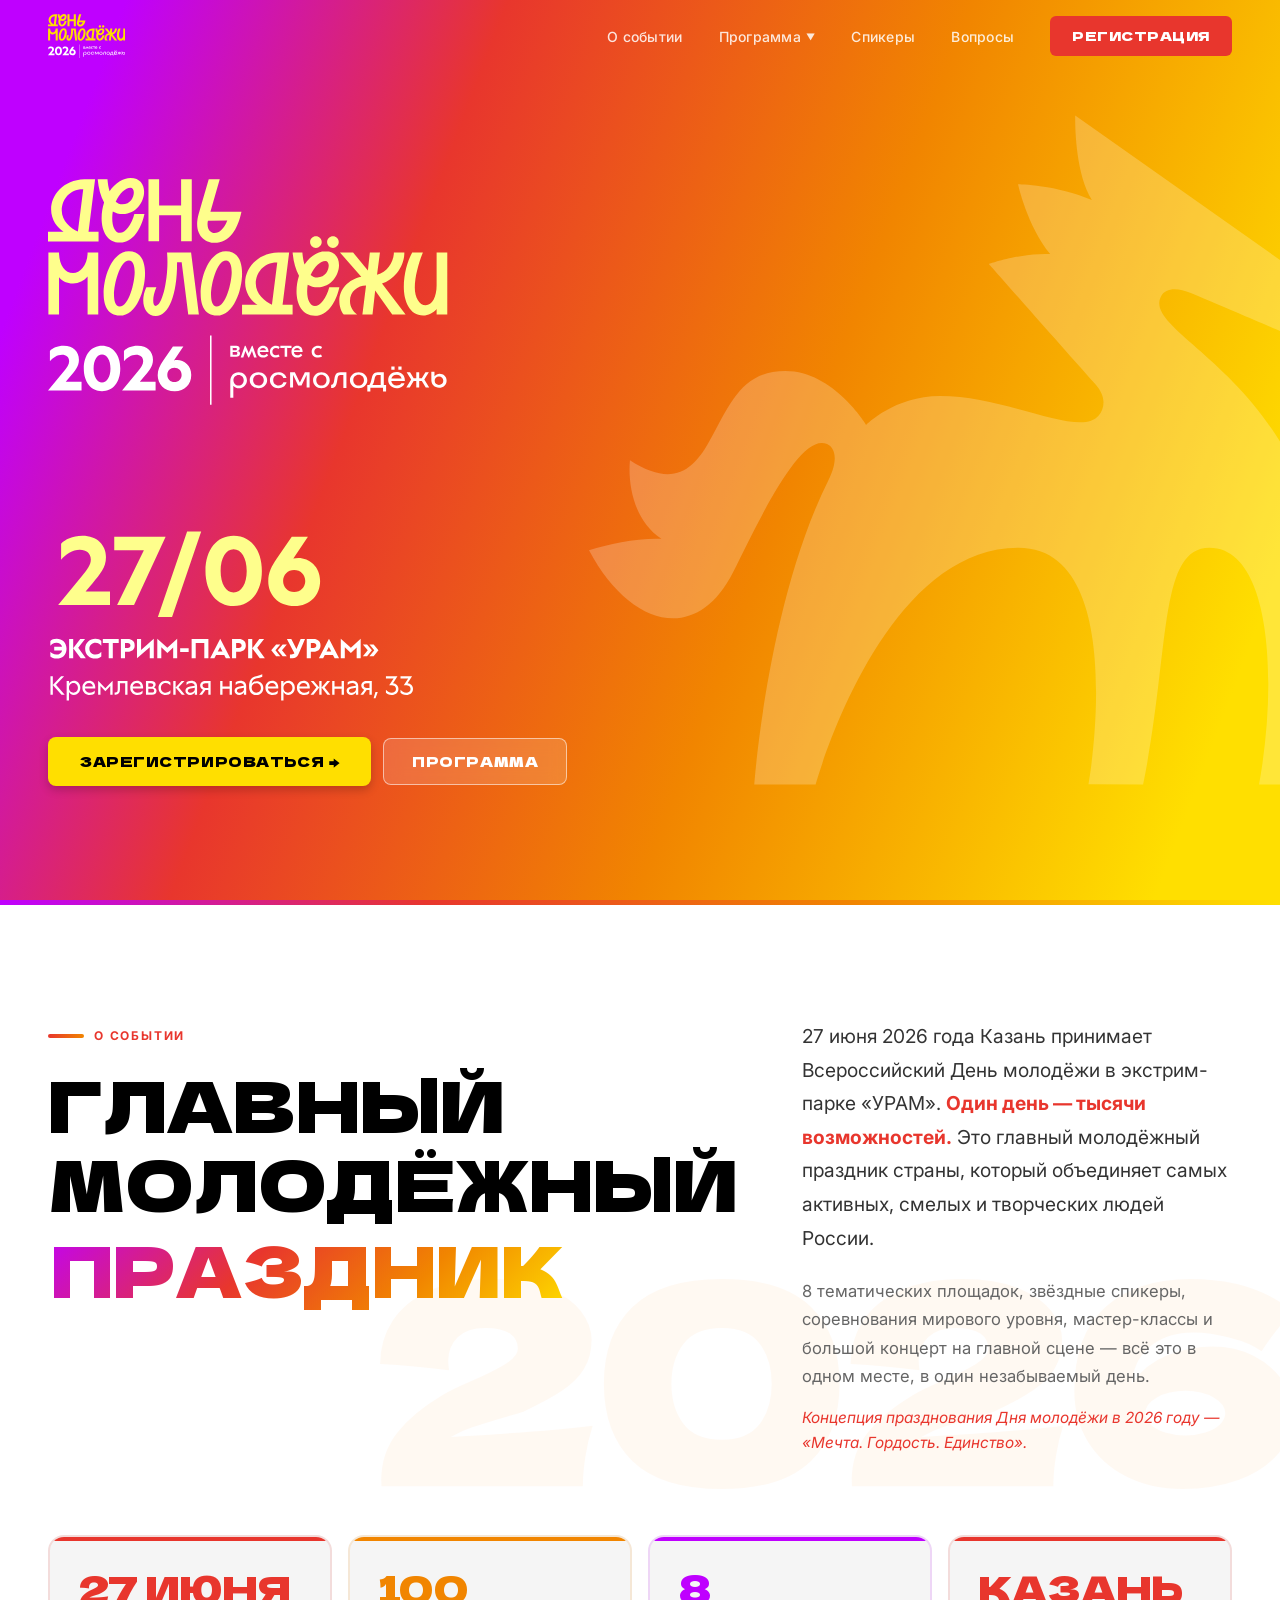
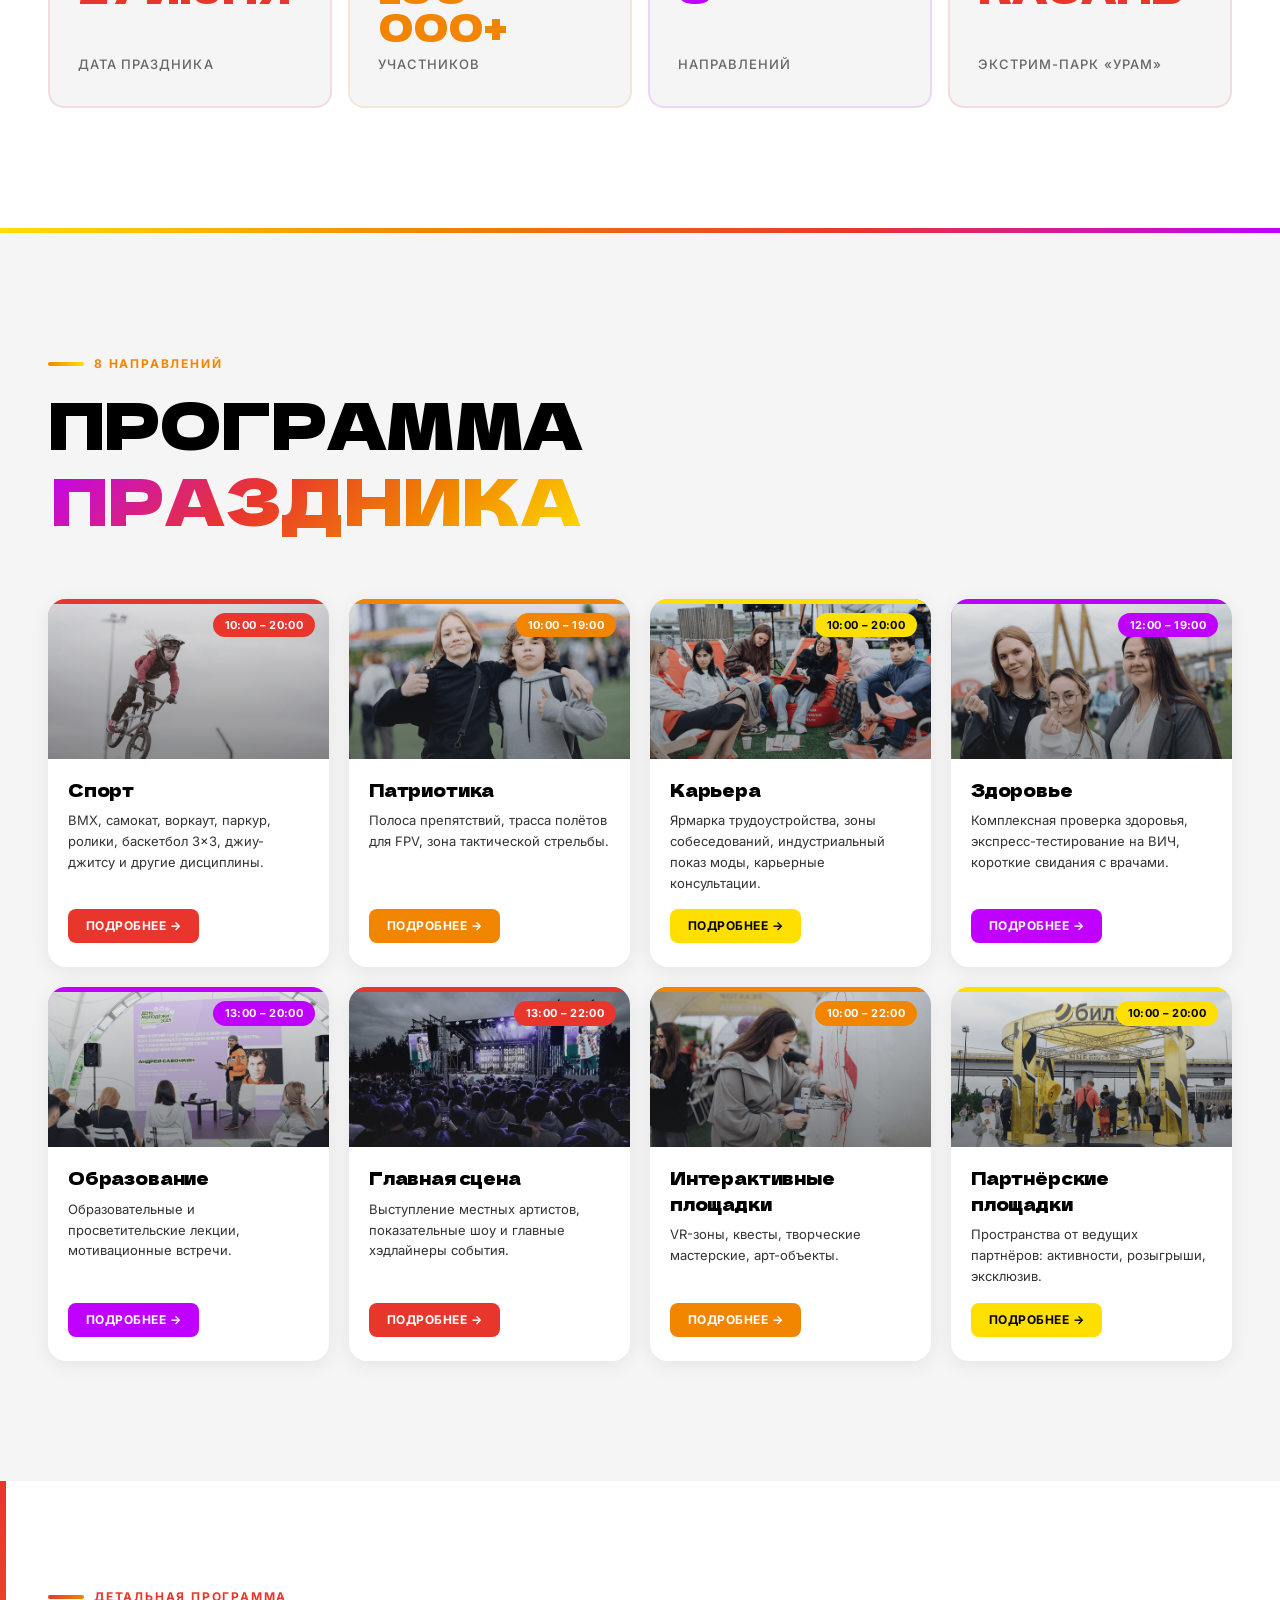
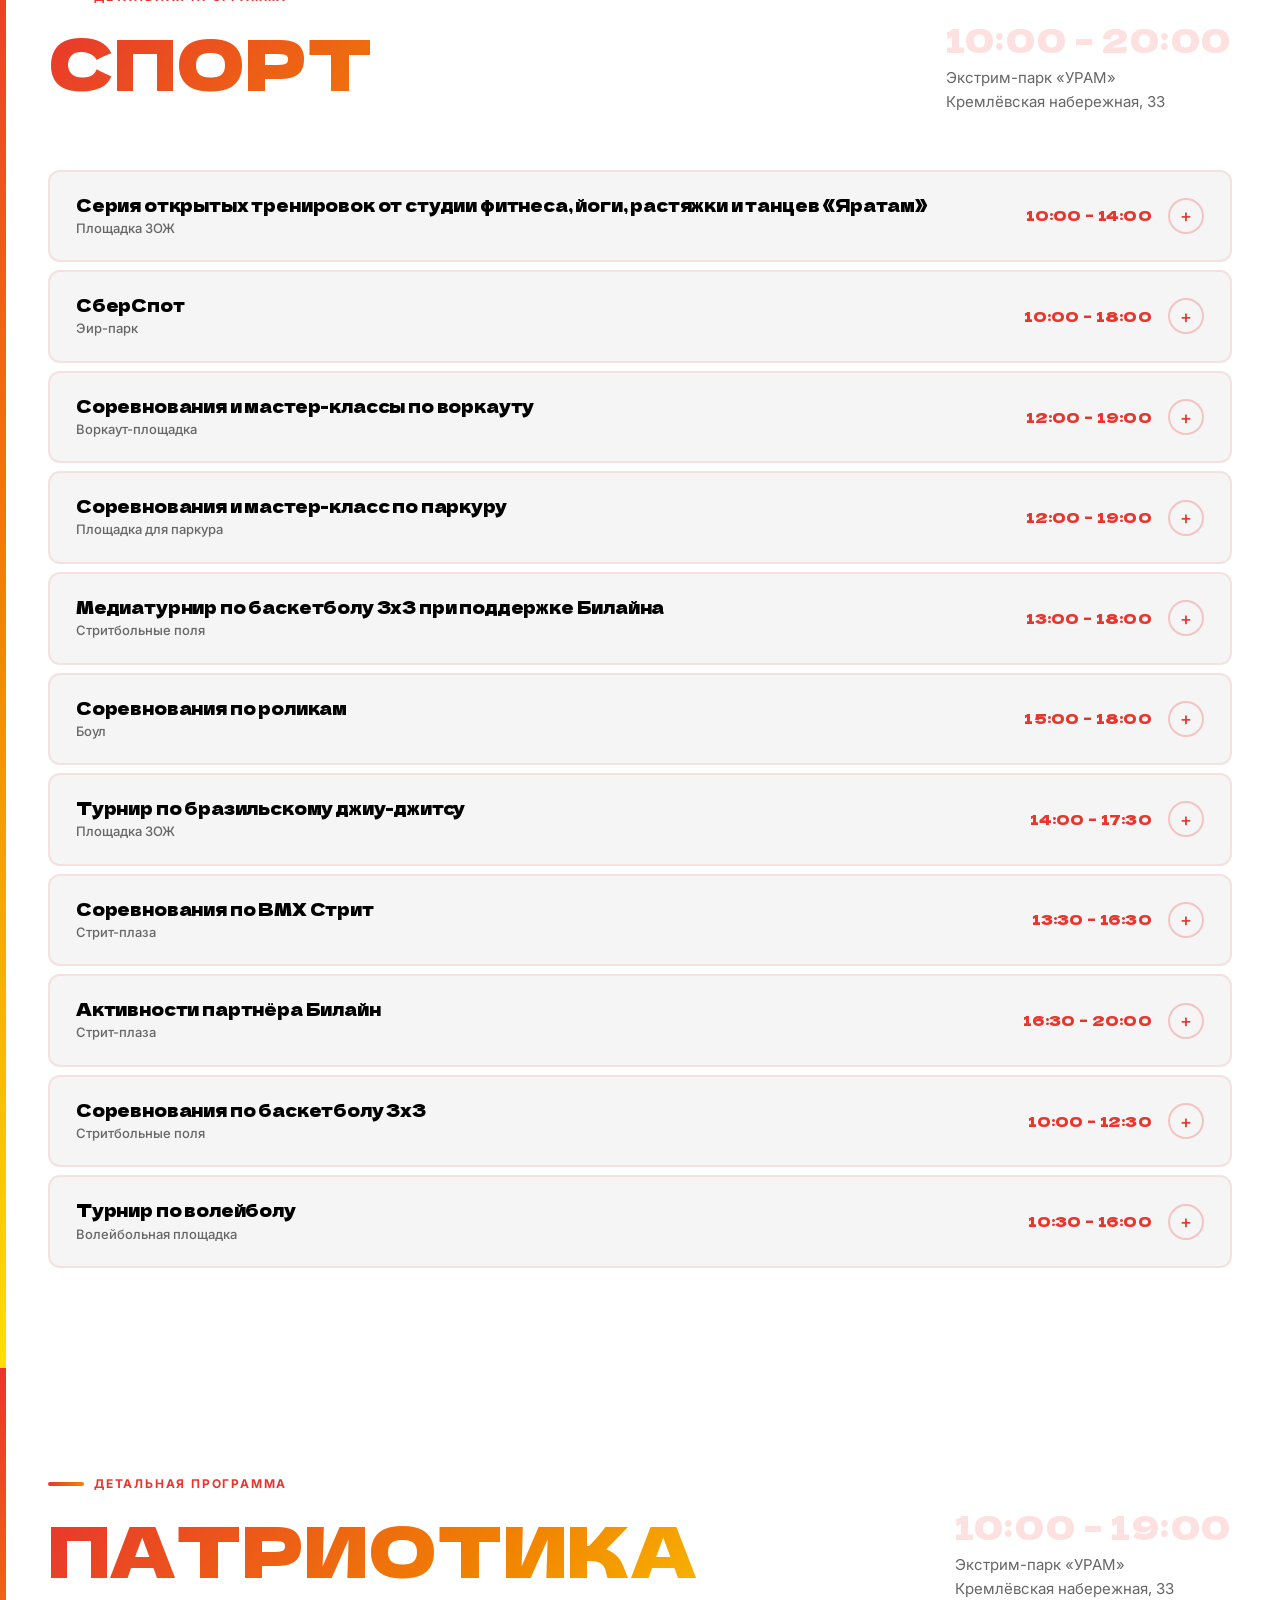
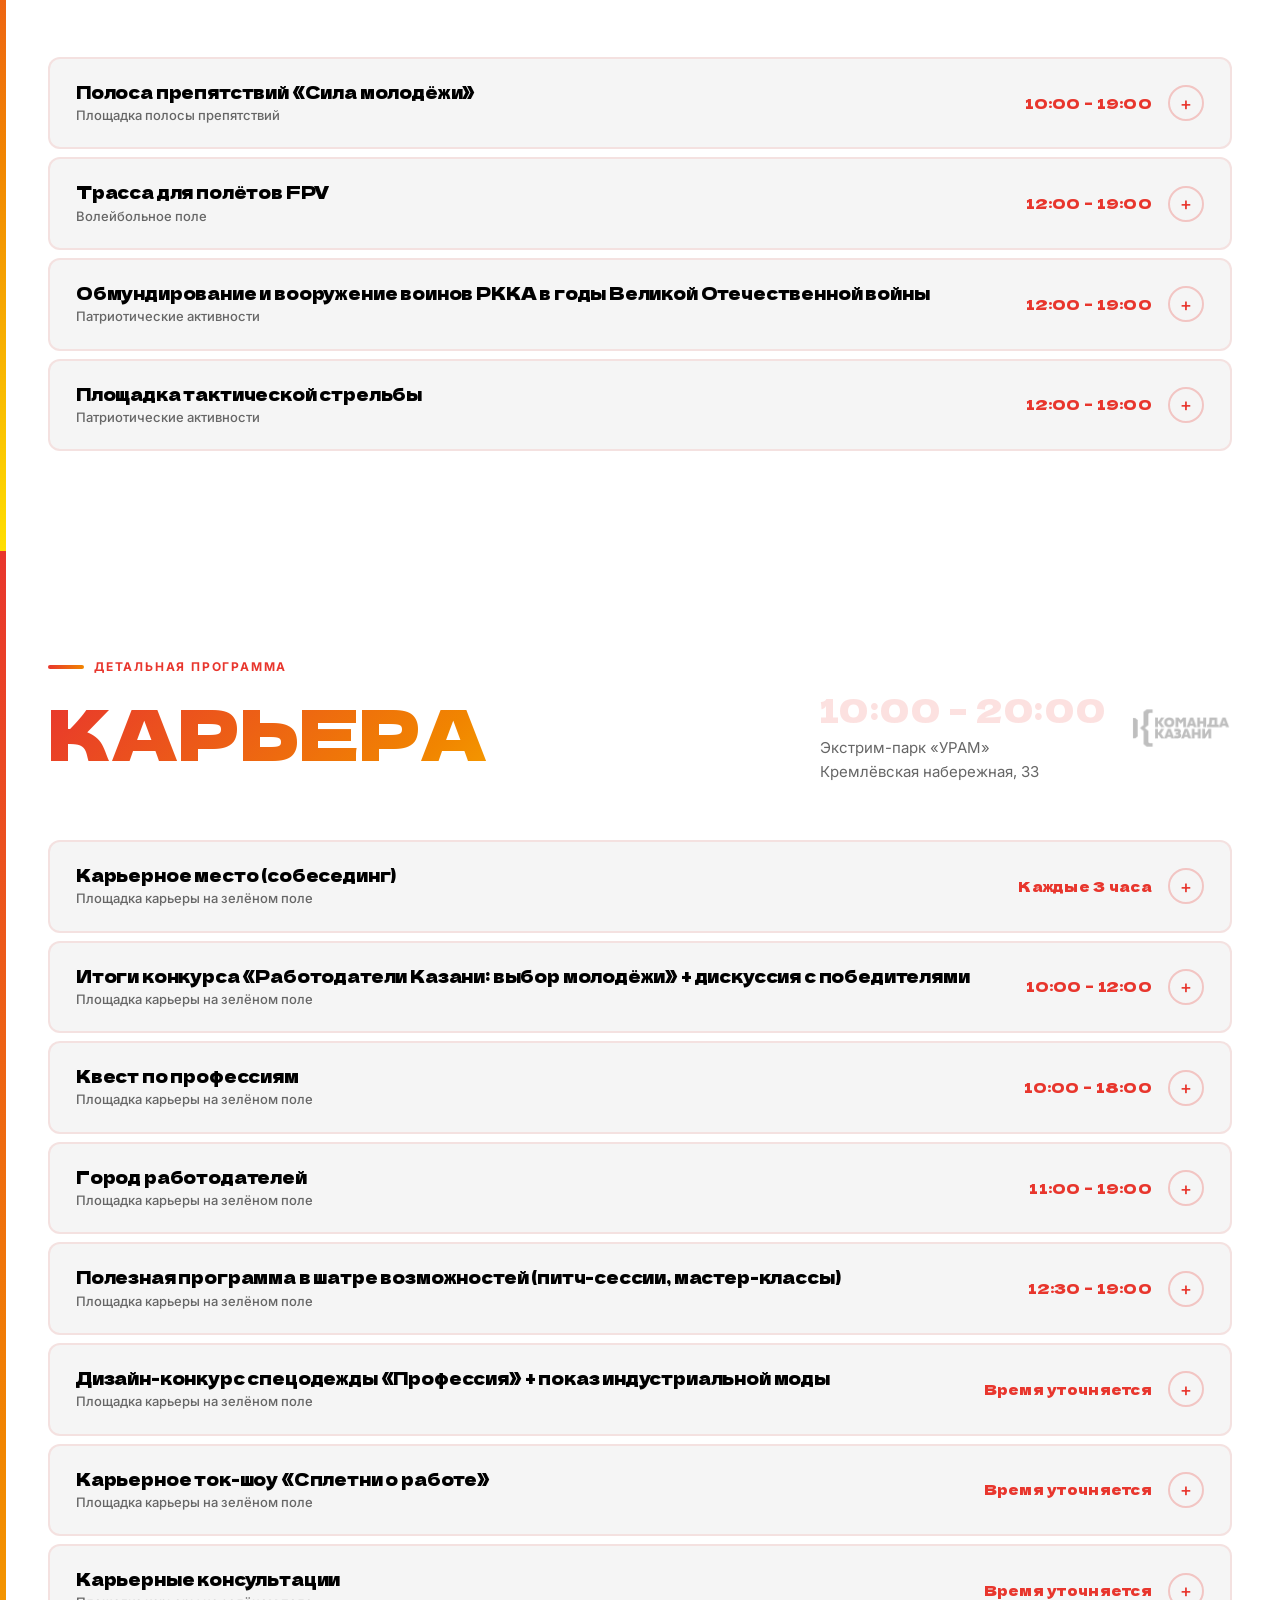
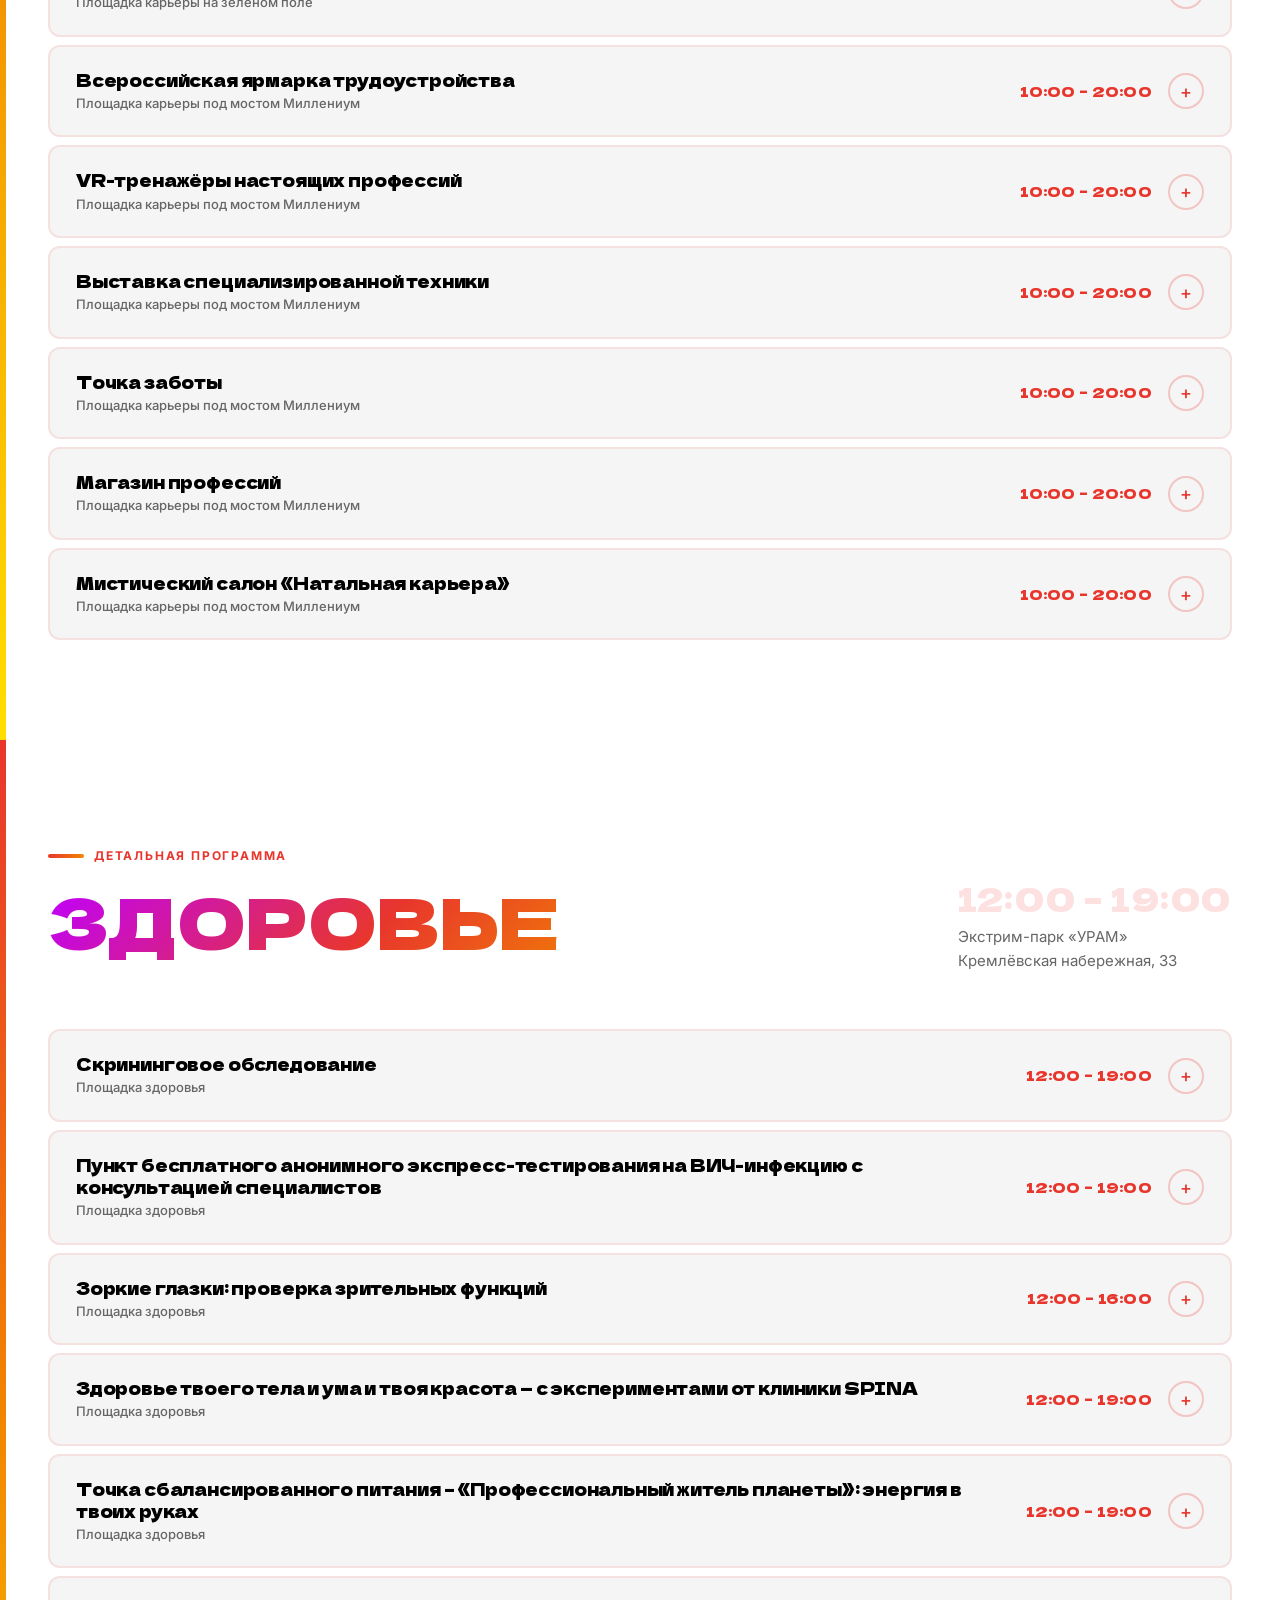
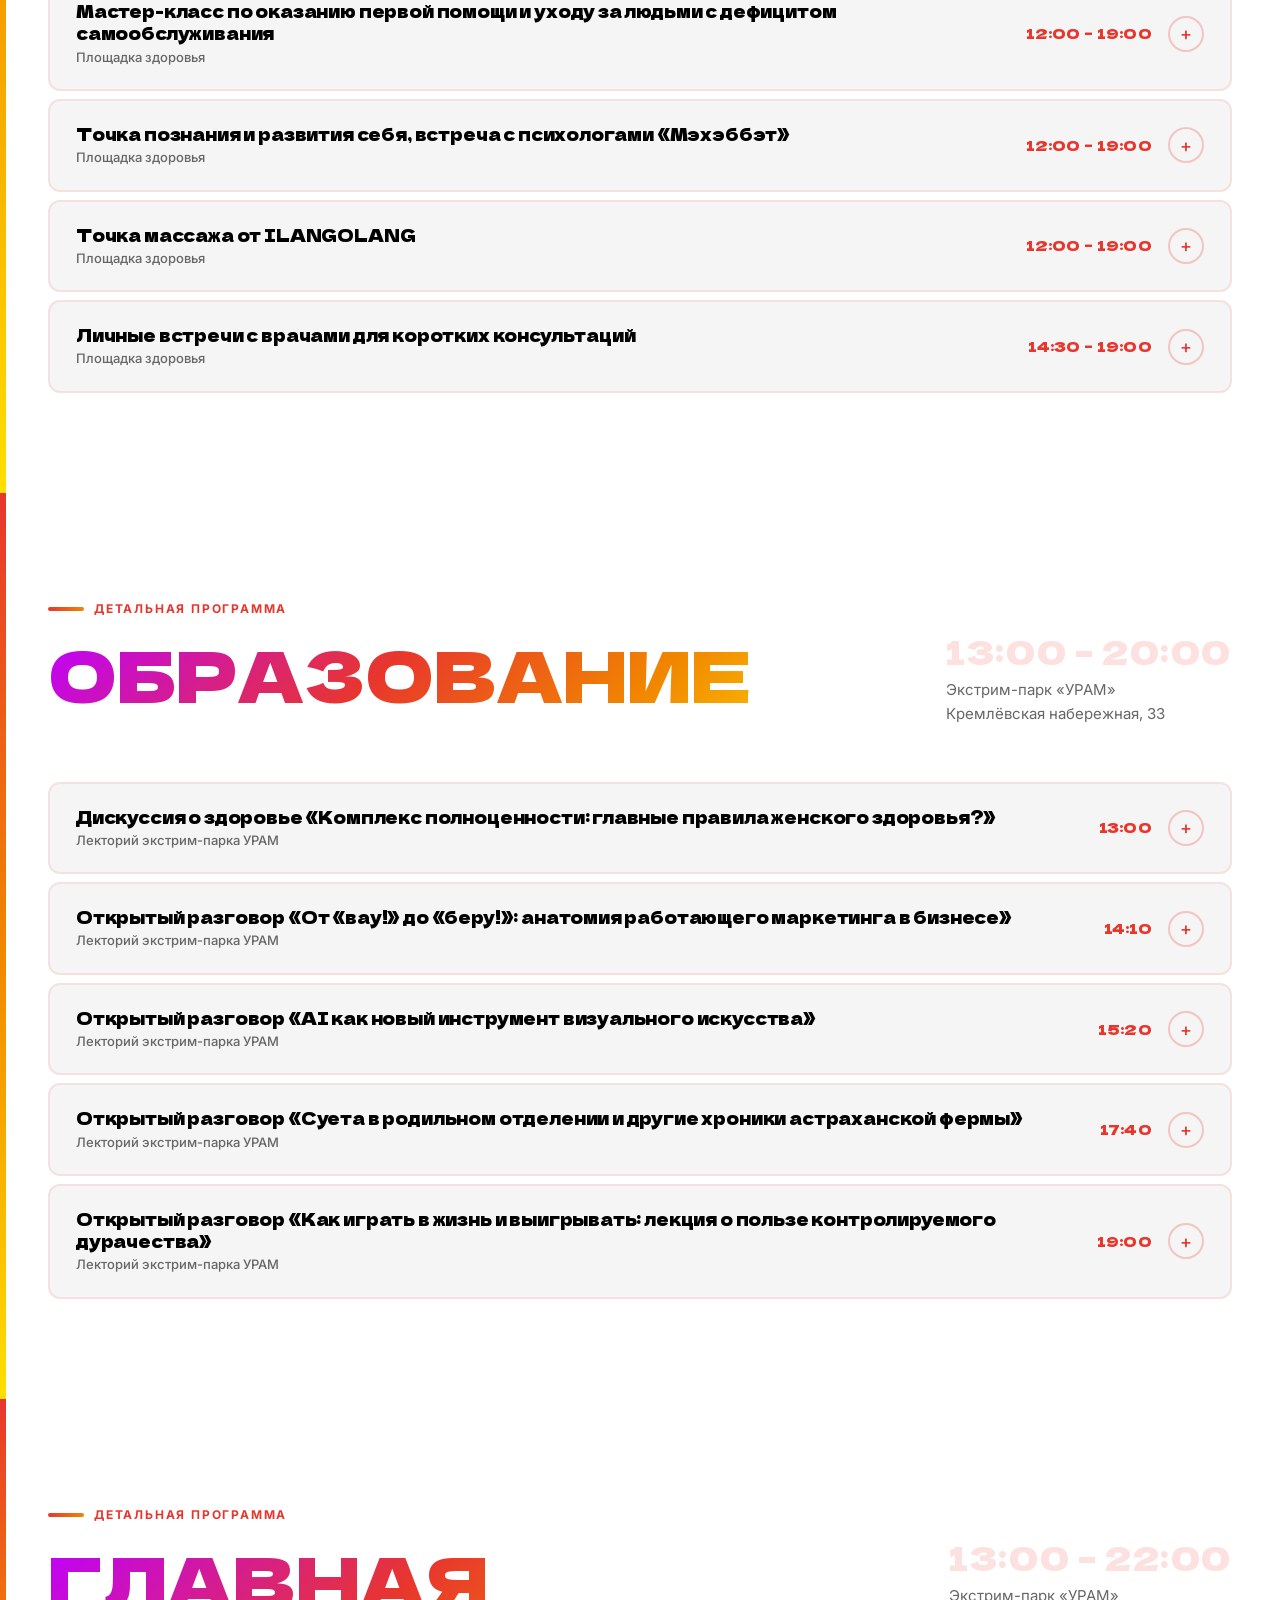
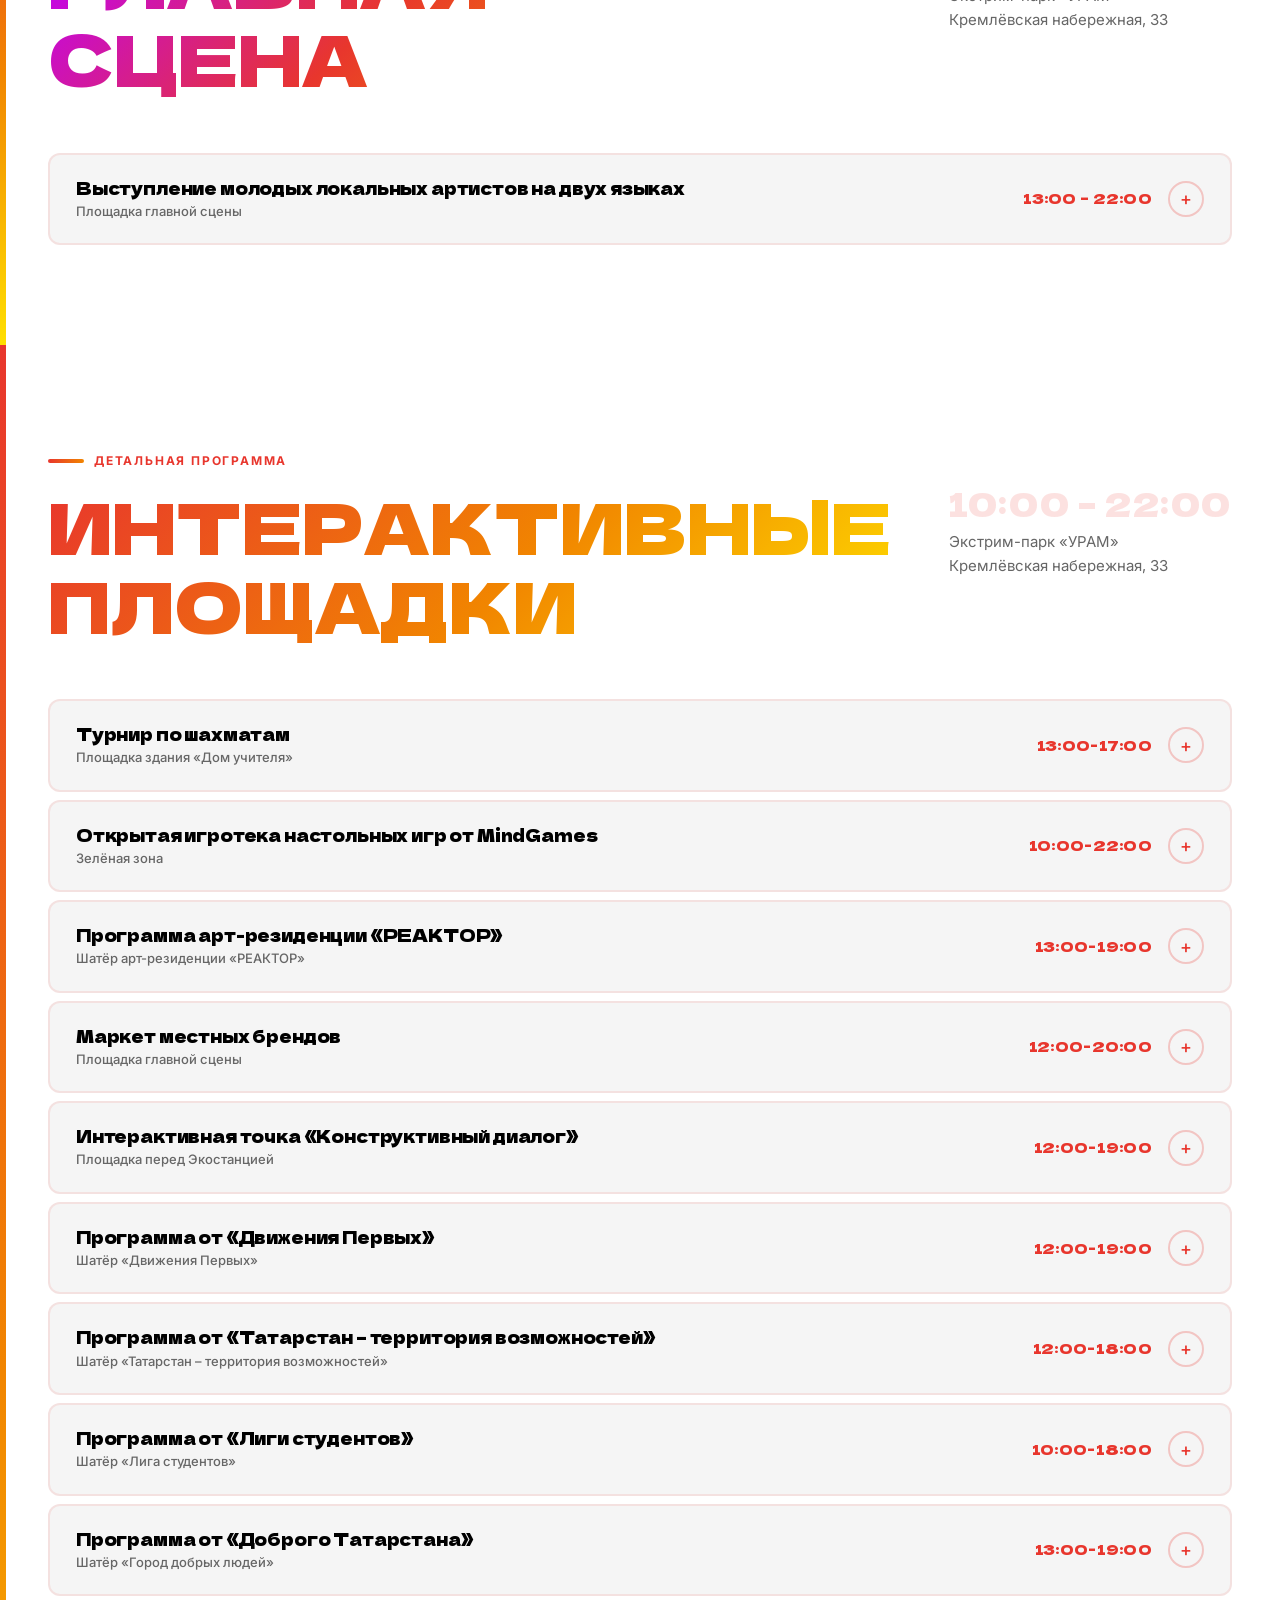
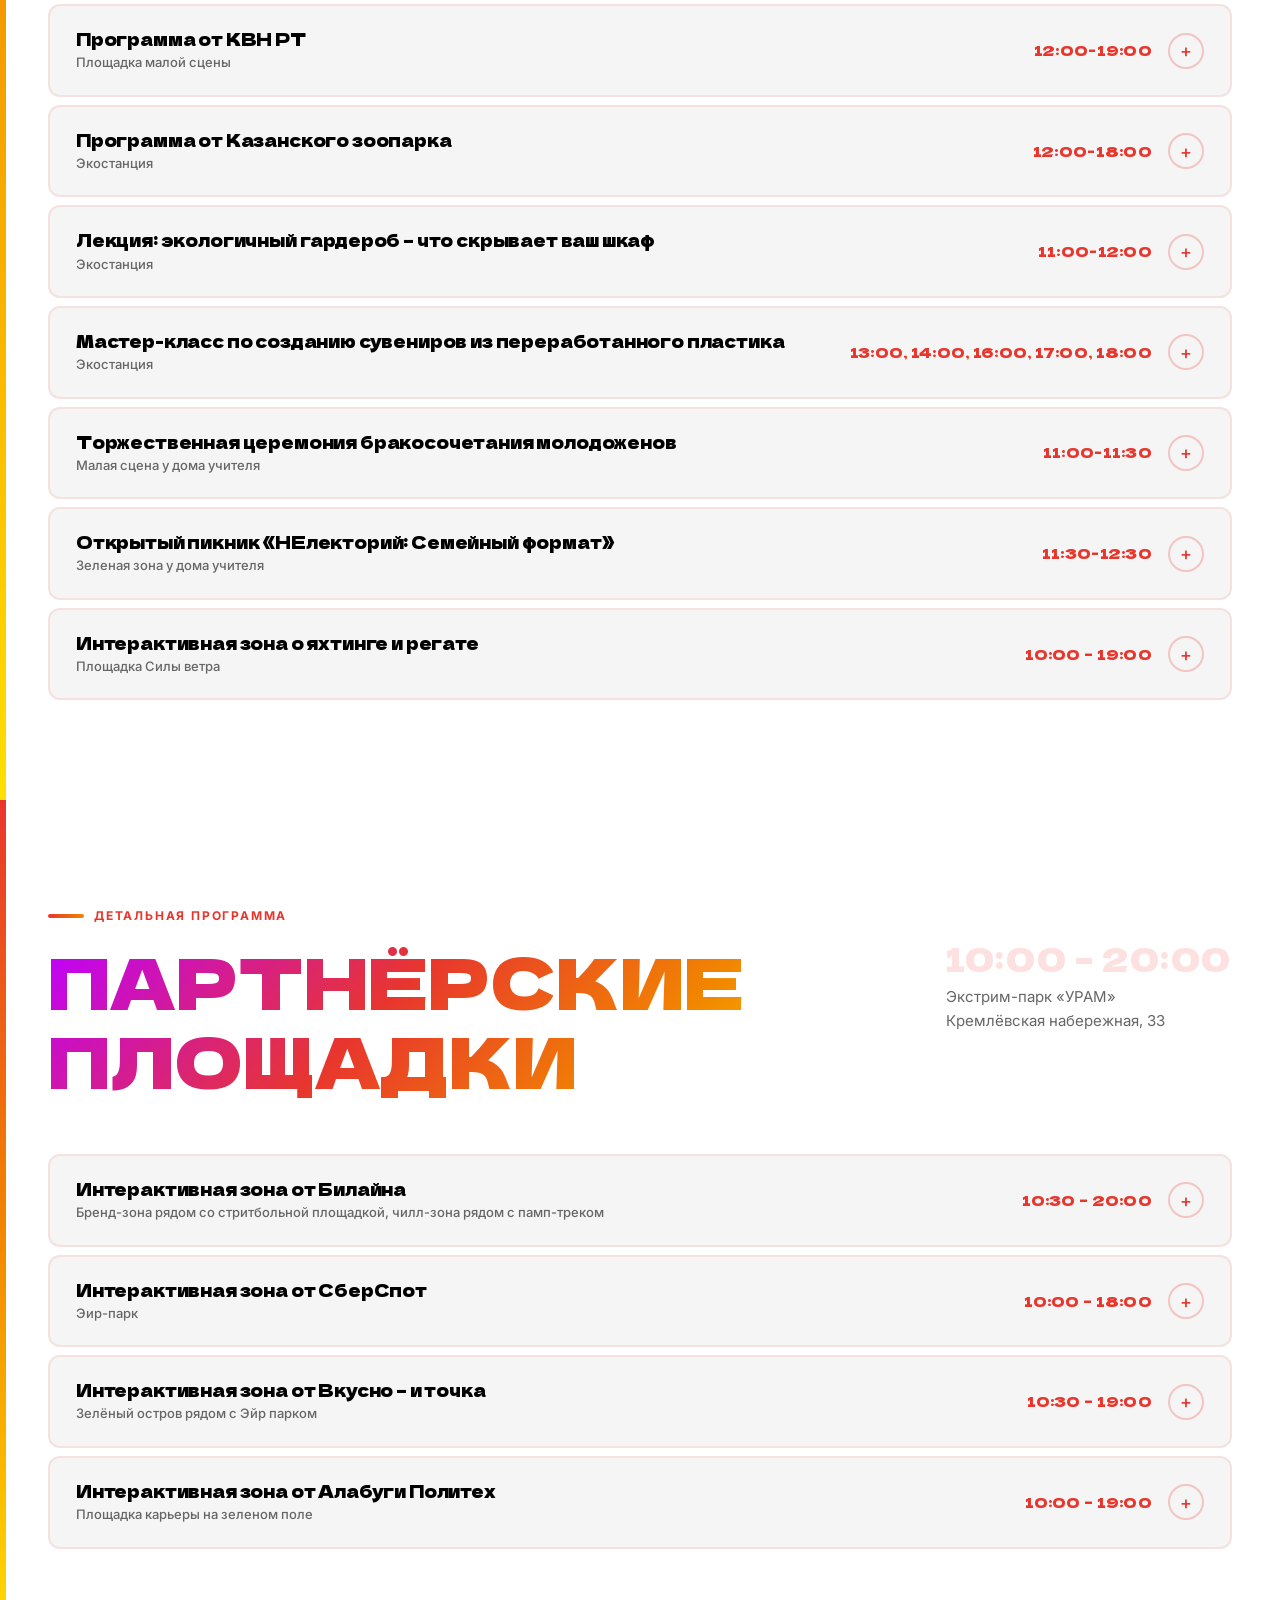
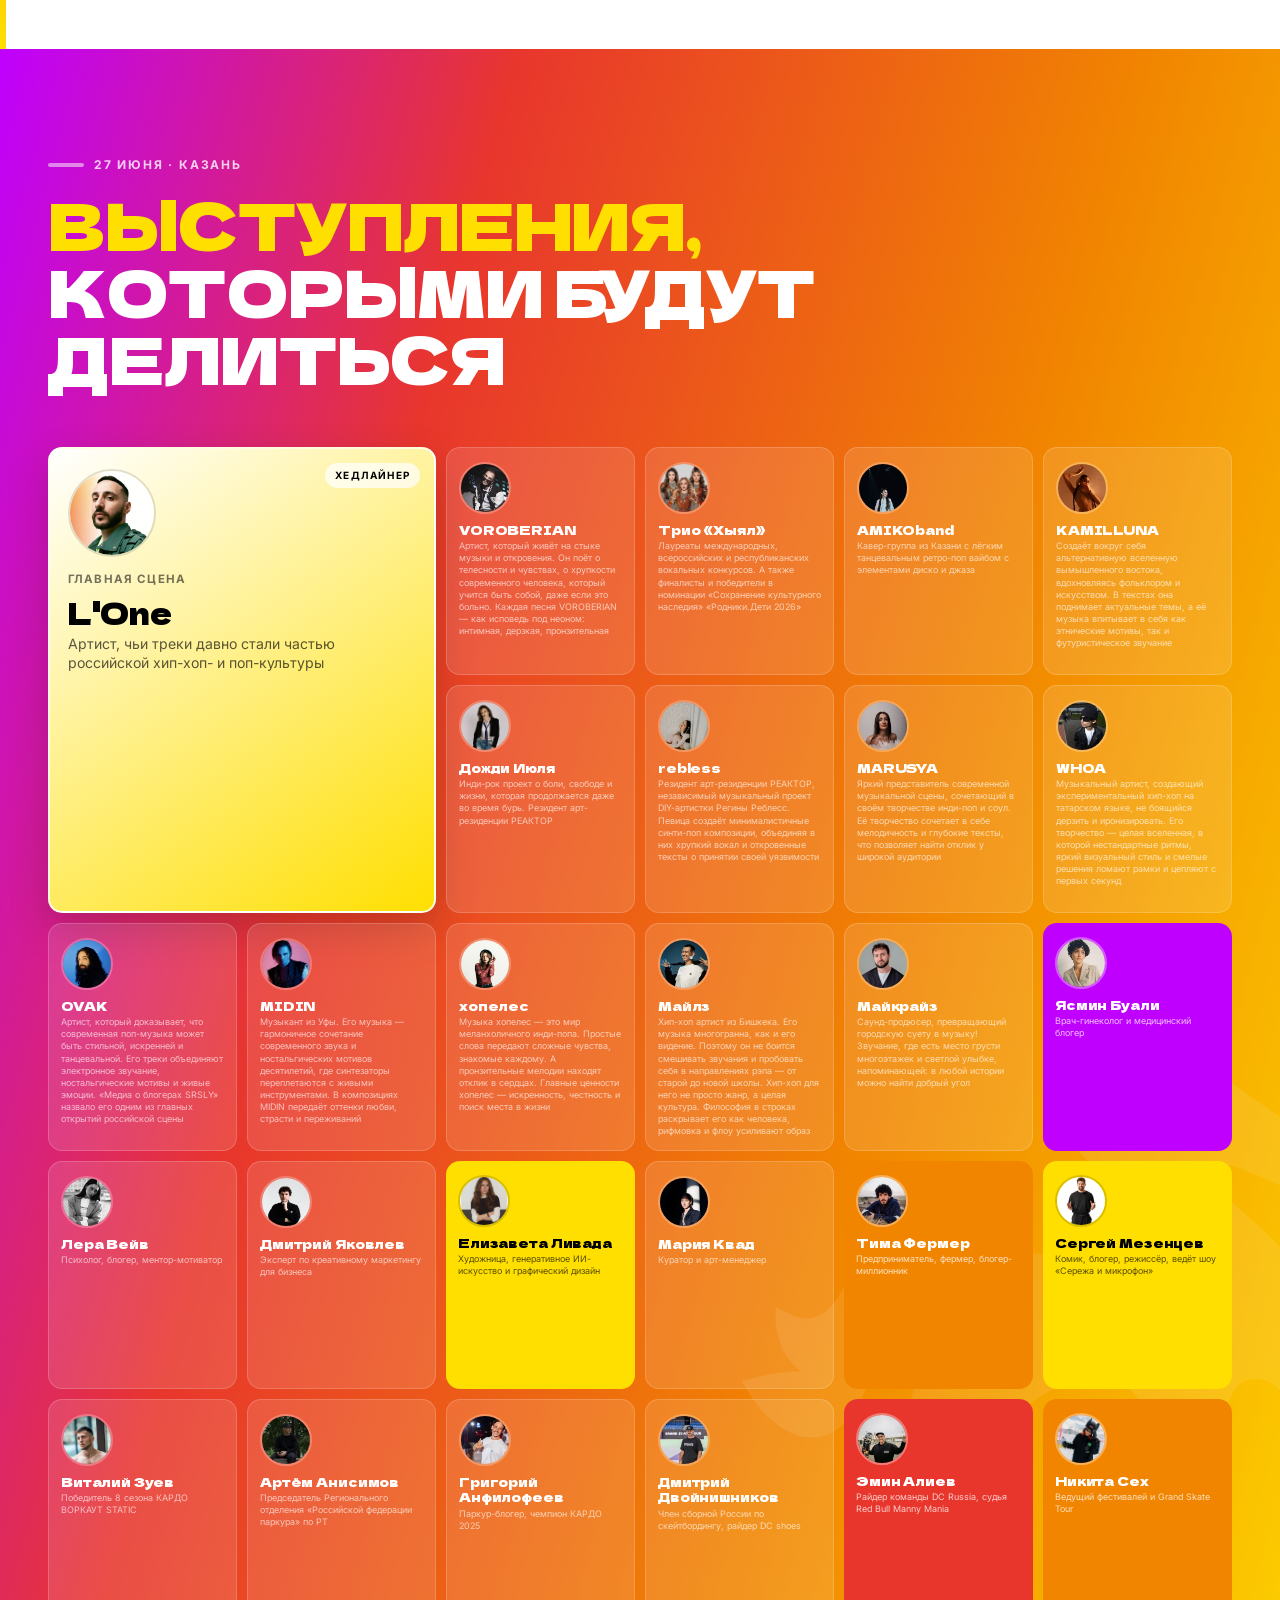
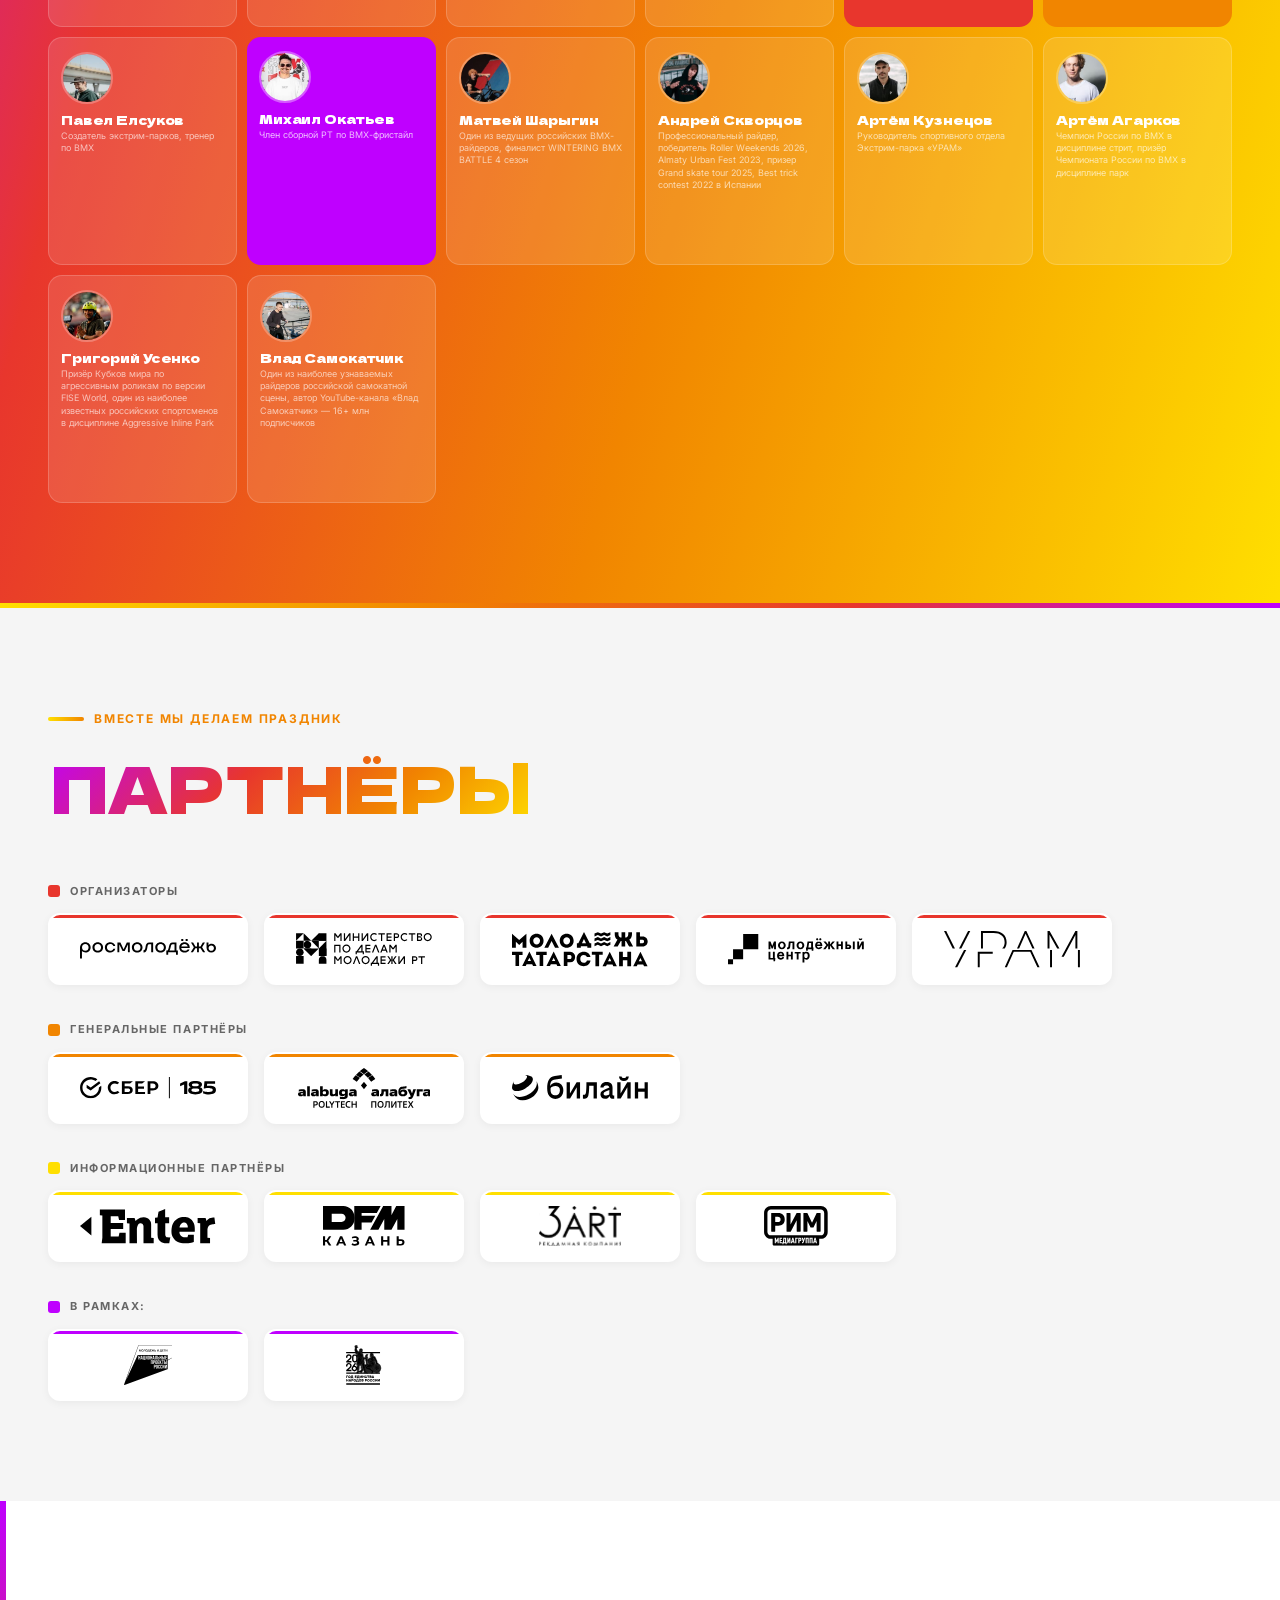
==== index.html @ 4812c858 "Deploying to deploy from @ badbedbett/Youthfestival-deploy@768cfb0f77ac659c02dc671fb2f90fd5776f6999 " ====
<!DOCTYPE html>
  <html lang="ru">
    <head>
      <meta charset="UTF-8" />
      <meta name="viewport" content="width=device-width, initial-scale=1.0" />
      <title>День молодёжи Татарстан 2026 — Казань, 27 июня | День молодёжи РТ</title>
      <meta
        name="description"
        content="День молодёжи Татарстан и День молодёжи РТ 2026 в Казани — 27 июня в экстрим-парке «УРАМ». Программа праздника, спикеры, регистрация."
      />
      <meta
        name="keywords"
        content="день молодежи татарстан, день молодежи казань, день молодежи 2026 казань, день молодежи рт, день молодёжи татарстан, день молодёжи казань"
      />
      <meta name="robots" content="index, follow" />
      <link rel="preload" as="image" href="/images/speakers/lone-headliner.jpg" fetchpriority="high" />
      <link rel="icon" href="/favicon.ico" sizes="any" />
      <link rel="icon" type="image/png" sizes="120x120" href="/favicon-120x120.png" />
      <link rel="icon" type="image/png" sizes="48x48" href="/favicon-48x48.png" />
      <link rel="icon" type="image/png" sizes="32x32" href="/favicon-32x32.png" />
      <link rel="apple-touch-icon" sizes="180x180" href="/apple-touch-icon.png" />
      <meta property="og:image" content="https://деньмолодежитатарстан.рф/images/og-cover.png" />
      <meta property="og:image:width" content="1200" />
      <meta property="og:image:height" content="630" />
      <meta property="og:image:alt" content="День молодёжи Татарстан 2026 — Казань, 27 июня, экстрим-парк «УРАМ»" />
      <meta property="og:type" content="website" />
      <meta property="og:locale" content="ru_RU" />
      <meta property="og:site_name" content="День молодёжи Татарстан 2026" />
      <meta property="og:title" content="День молодёжи Татарстан 2026 — Казань, 27 июня" />
      <meta
        property="og:description"
        content="День молодёжи РТ 2026 в Казани — главный молодёжный праздник Татарстана в экстрим-парке «УРАМ». Программа и регистрация."
      />
      <meta property="og:url" content="https://деньмолодежитатарстан.рф/" />
      <meta name="twitter:card" content="summary_large_image" />
      <meta name="twitter:title" content="День молодёжи Татарстан 2026 — Казань" />
      <meta name="twitter:image" content="https://деньмолодежитатарстан.рф/images/og-cover.png" />
      <meta
        name="twitter:description"
        content="День молодёжи 2026 Казань — 27 июня, экстрим-парк «УРАМ». Программа праздника и регистрация."
      />
      <script type="application/ld+json">
        {
          "@context": "https://schema.org",
          "@type": "Event",
          "name": "День молодёжи Татарстан 2026",
          "alternateName": [
            "День молодёжи РТ 2026",
            "День молодёжи Казань 2026"
          ],
          "description": "Главный молодёжный праздник Татарстана в Казани — спорт, карьера, образование, главная сцена и интерактивные площадки.",
          "startDate": "2026-06-27",
          "endDate": "2026-06-27",
          "eventAttendanceMode": "https://schema.org/OfflineEventAttendanceMode",
          "eventStatus": "https://schema.org/EventScheduled",
          "url": "https://деньмолодежитатарстан.рф/",
          "image": "https://деньмолодежитатарстан.рф/images/og-cover.png",
          "location": {
            "@type": "Place",
            "name": "Экстрим-парк «УРАМ»",
            "address": {
              "@type": "PostalAddress",
              "addressLocality": "Казань",
              "addressRegion": "Республика Татарстан",
              "addressCountry": "RU"
            }
          },
          "organizer": {
            "@type": "Organization",
            "name": "День молодёжи Татарстан"
          }
        }
      </script>
      <style>
        html, body { height: 100%; margin: 0; }
        #root { height: 100%; }
        html:not(.program-titles-sized) .program-section .sport-header-title-text { opacity: 0; }
      </style>
      <script>
        (function () {
          var w = window.innerWidth;
          var pad = Math.min(48, w * 0.04) * 2;
          var col = w <= 768 ? Math.max(280, w - pad) : Math.max(320, Math.min(1280, w - pad) - 260 - 48);
          var size = w <= 768 ? Math.min(44, Math.max(28, Math.floor(col / 10))) : Math.min(120, Math.max(48, Math.floor(col / 7.5)));
          document.documentElement.style.setProperty('--program-section-title-size', size + 'px');
        })();
      </script>
      <script type="module" crossorigin src="/assets/index-D-kt4EtI.js"></script>
      <link rel="stylesheet" crossorigin href="/assets/index-BRhfXMnp.css">
    </head>

    <body>
      <h1
        style="position:absolute;width:1px;height:1px;padding:0;margin:-1px;overflow:hidden;clip:rect(0,0,0,0);white-space:nowrap;border:0"
      >
        День молодёжи Татарстан 2026 в Казани — День молодёжи РТ
      </h1>
      <div id="root"></div>
      <!-- Yandex.Metrika counter -->
      <script type="text/javascript">
        (function(m,e,t,r,i,k,a){
          m[i]=m[i]||function(){(m[i].a=m[i].a||[]).push(arguments)};
          m[i].l=1*new Date();
          for (var j = 0; j < document.scripts.length; j++) {if (document.scripts[j].src === r) { return; }}
          k=e.createElement(t),a=e.getElementsByTagName(t)[0],k.async=1,k.src=r,a.parentNode.insertBefore(k,a)
        })(window, document,'script','https://mc.yandex.ru/metrika/tag.js?id=109942023', 'ym');

        ym(109942023, 'init', {ssr:true, webvisor:true, clickmap:true, ecommerce:"dataLayer", referrer: document.referrer, url: location.href, accurateTrackBounce:true, trackLinks:true});
      </script>
      <noscript><div><img src="https://mc.yandex.ru/watch/109942023" style="position:absolute; left:-9999px;" alt="" /></div></noscript>
      <!-- /Yandex.Metrika counter -->
    </body>
  </html>
---- assets/index-BRhfXMnp.css ----
@import"https://fonts.googleapis.com/css2?family=Dela+Gothic+One&family=Inter:ital,opsz,wght@0,14..32,100..900;1,14..32,100..900&display=swap";/*! tailwindcss v4.1.12 | MIT License | https://tailwindcss.com */@layer properties{@supports (((-webkit-hyphens:none)) and (not (margin-trim:inline))) or ((-moz-orient:inline) and (not (color:rgb(from red r g b)))){*,:before,:after,::backdrop{--tw-translate-x:0;--tw-translate-y:0;--tw-translate-z:0;--tw-rotate-x:initial;--tw-rotate-y:initial;--tw-rotate-z:initial;--tw-skew-x:initial;--tw-skew-y:initial;--tw-space-x-reverse:0;--tw-border-style:solid;--tw-gradient-position:initial;--tw-gradient-from:#0000;--tw-gradient-via:#0000;--tw-gradient-to:#0000;--tw-gradient-stops:initial;--tw-gradient-via-stops:initial;--tw-gradient-from-position:0%;--tw-gradient-via-position:50%;--tw-gradient-to-position:100%;--tw-leading:initial;--tw-font-weight:initial;--tw-tracking:initial;--tw-ordinal:initial;--tw-slashed-zero:initial;--tw-numeric-figure:initial;--tw-numeric-spacing:initial;--tw-numeric-fraction:initial;--tw-shadow:0 0 #0000;--tw-shadow-color:initial;--tw-shadow-alpha:100%;--tw-inset-shadow:0 0 #0000;--tw-inset-shadow-color:initial;--tw-inset-shadow-alpha:100%;--tw-ring-color:initial;--tw-ring-shadow:0 0 #0000;--tw-inset-ring-color:initial;--tw-inset-ring-shadow:0 0 #0000;--tw-ring-inset:initial;--tw-ring-offset-width:0px;--tw-ring-offset-color:#fff;--tw-ring-offset-shadow:0 0 #0000;--tw-outline-style:solid;--tw-blur:initial;--tw-brightness:initial;--tw-contrast:initial;--tw-grayscale:initial;--tw-hue-rotate:initial;--tw-invert:initial;--tw-opacity:initial;--tw-saturate:initial;--tw-sepia:initial;--tw-drop-shadow:initial;--tw-drop-shadow-color:initial;--tw-drop-shadow-alpha:100%;--tw-drop-shadow-size:initial;--tw-duration:initial;--tw-ease:initial;--tw-content:"";--tw-animation-delay:0s;--tw-animation-direction:normal;--tw-animation-duration:initial;--tw-animation-fill-mode:none;--tw-animation-iteration-count:1;--tw-enter-blur:0;--tw-enter-opacity:1;--tw-enter-rotate:0;--tw-enter-scale:1;--tw-enter-translate-x:0;--tw-enter-translate-y:0;--tw-exit-blur:0;--tw-exit-opacity:1;--tw-exit-rotate:0;--tw-exit-scale:1;--tw-exit-translate-x:0;--tw-exit-translate-y:0}}}@layer theme{:root,:host{--font-sans:ui-sans-serif,system-ui,sans-serif,"Apple Color Emoji","Segoe UI Emoji","Segoe UI Symbol","Noto Color Emoji";--font-mono:ui-monospace,SFMono-Regular,Menlo,Monaco,Consolas,"Liberation Mono","Courier New",monospace;--color-gray-100:oklch(96.7% .003 264.542);--color-black:#000;--color-white:#fff;--spacing:.25rem;--container-sm:24rem;--container-lg:32rem;--text-xs:.75rem;--text-xs--line-height:calc(1/.75);--text-sm:.875rem;--text-sm--line-height:calc(1.25/.875);--text-base:1rem;--text-base--line-height: 1.5 ;--text-lg:1.125rem;--text-lg--line-height:calc(1.75/1.125);--text-xl:1.25rem;--text-2xl:1.5rem;--font-weight-normal:400;--font-weight-medium:500;--font-weight-semibold:600;--font-weight-bold:700;--tracking-tight:-.025em;--tracking-widest:.1em;--leading-relaxed:1.625;--radius-xs:.125rem;--ease-in-out:cubic-bezier(.4,0,.2,1);--animate-pulse:pulse 2s cubic-bezier(.4,0,.6,1)infinite;--aspect-video:16/9;--default-transition-duration:.15s;--default-transition-timing-function:cubic-bezier(.4,0,.2,1);--default-font-family:var(--font-sans);--default-mono-font-family:var(--font-mono);--color-border:var(--border)}}@layer base{*,:after,:before,::backdrop{box-sizing:border-box;border:0 solid;margin:0;padding:0}::file-selector-button{box-sizing:border-box;border:0 solid;margin:0;padding:0}html,:host{-webkit-text-size-adjust:100%;-moz-tab-size:4;tab-size:4;line-height:1.5;font-family:var(--default-font-family,ui-sans-serif,system-ui,sans-serif,"Apple Color Emoji","Segoe UI Emoji","Segoe UI Symbol","Noto Color Emoji");font-feature-settings:var(--default-font-feature-settings,normal);font-variation-settings:var(--default-font-variation-settings,normal);-webkit-tap-highlight-color:transparent}hr{height:0;color:inherit;border-top-width:1px}abbr:where([title]){-webkit-text-decoration:underline dotted;text-decoration:underline dotted}h1,h2,h3,h4,h5,h6{font-size:inherit;font-weight:inherit}a{color:inherit;-webkit-text-decoration:inherit;text-decoration:inherit}b,strong{font-weight:bolder}code,kbd,samp,pre{font-family:var(--default-mono-font-family,ui-monospace,SFMono-Regular,Menlo,Monaco,Consolas,"Liberation Mono","Courier New",monospace);font-feature-settings:var(--default-mono-font-feature-settings,normal);font-variation-settings:var(--default-mono-font-variation-settings,normal);font-size:1em}small{font-size:80%}sub,sup{vertical-align:baseline;font-size:75%;line-height:0;position:relative}sub{bottom:-.25em}sup{top:-.5em}table{text-indent:0;border-color:inherit;border-collapse:collapse}:-moz-focusring{outline:auto}progress{vertical-align:baseline}summary{display:list-item}ol,ul,menu{list-style:none}img,svg,video,canvas,audio,iframe,embed,object{vertical-align:middle;display:block}img,video{max-width:100%;height:auto}button,input,select,optgroup,textarea{font:inherit;font-feature-settings:inherit;font-variation-settings:inherit;letter-spacing:inherit;color:inherit;opacity:1;background-color:#0000;border-radius:0}::file-selector-button{font:inherit;font-feature-settings:inherit;font-variation-settings:inherit;letter-spacing:inherit;color:inherit;opacity:1;background-color:#0000;border-radius:0}:where(select:is([multiple],[size])) optgroup{font-weight:bolder}:where(select:is([multiple],[size])) optgroup option{padding-inline-start:20px}::file-selector-button{margin-inline-end:4px}::placeholder{opacity:1}@supports (not ((-webkit-appearance:-apple-pay-button))) or (contain-intrinsic-size:1px){::placeholder{color:currentColor}@supports (color:color-mix(in lab,red,red)){::placeholder{color:color-mix(in oklab,currentcolor 50%,transparent)}}}textarea{resize:vertical}::-webkit-search-decoration{-webkit-appearance:none}::-webkit-date-and-time-value{min-height:1lh;text-align:inherit}::-webkit-datetime-edit{display:inline-flex}::-webkit-datetime-edit-fields-wrapper{padding:0}::-webkit-datetime-edit{padding-block:0}::-webkit-datetime-edit-year-field{padding-block:0}::-webkit-datetime-edit-month-field{padding-block:0}::-webkit-datetime-edit-day-field{padding-block:0}::-webkit-datetime-edit-hour-field{padding-block:0}::-webkit-datetime-edit-minute-field{padding-block:0}::-webkit-datetime-edit-second-field{padding-block:0}::-webkit-datetime-edit-millisecond-field{padding-block:0}::-webkit-datetime-edit-meridiem-field{padding-block:0}::-webkit-calendar-picker-indicator{line-height:1}:-moz-ui-invalid{box-shadow:none}button,input:where([type=button],[type=reset],[type=submit]){-webkit-appearance:button;-moz-appearance:button;appearance:button}::file-selector-button{-webkit-appearance:button;-moz-appearance:button;appearance:button}::-webkit-inner-spin-button{height:auto}::-webkit-outer-spin-button{height:auto}[hidden]:where(:not([hidden=until-found])){display:none!important}*{border-color:var(--border);outline-color:var(--ring)}@supports (color:color-mix(in lab,red,red)){*{outline-color:color-mix(in oklab,var(--ring)50%,transparent)}}body{background-color:var(--background);color:var(--foreground)}html{font-size:var(--font-size)}h1{font-size:var(--text-2xl);font-weight:var(--font-weight-medium);line-height:1.5}h2{font-size:var(--text-xl);font-weight:var(--font-weight-medium);line-height:1.5}h3{font-size:var(--text-lg);font-weight:var(--font-weight-medium);line-height:1.5}h4,label,button{font-size:var(--text-base);font-weight:var(--font-weight-medium);line-height:1.5}input{font-size:var(--text-base);font-weight:var(--font-weight-normal);line-height:1.5}}@layer components;@layer utilities{.\@container\/card-header{container:card-header/inline-size}.pointer-events-none{pointer-events:none}.invisible{visibility:hidden}.visible{visibility:visible}.sr-only{clip:rect(0,0,0,0);white-space:nowrap;border-width:0;width:1px;height:1px;margin:-1px;padding:0;position:absolute;overflow:hidden}.absolute{position:absolute}.fixed{position:fixed}.relative{position:relative}.inset-0{inset:calc(var(--spacing)*0)}.inset-\[-0\.03\%_0\.06\%_0\.37\%_0\.01\%\]{top:-.03%;right:.06%;bottom:.37%;left:.01%}.inset-\[-0\.3px_0\]{top:-.3px;right:0;bottom:-.3px;left:0}.inset-\[-5\.62\%_-7\%_-9\.69\%_-6\.59\%\]{top:-5.62%;right:-7%;bottom:-9.69%;left:-6.59%}.inset-\[0\.01\%_0\.06\%_0\.32\%_0\]{top:.01%;right:.06%;bottom:.32%;left:0}.inset-\[0\.01\%_0\.43\%_0\.8\%_0\]{top:.01%;right:.43%;bottom:.8%;left:0}.inset-\[0\.03\%_0_1\.36\%_0\]{top:.03%;right:0;bottom:1.36%;left:0}.inset-\[0_0\.13\%_0\.8\%_0\.08\%\]{top:0;right:.13%;bottom:.8%;left:.08%}.inset-\[0_0_0\.8\%_0\]{top:0;right:0;bottom:.8%;left:0}.inset-\[0_0_0_-22\.29\%\]{top:0;right:0;bottom:0;left:-22.29%}.inset-\[0_0_1\.4\%_0\]{top:0;right:0;bottom:1.4%;left:0}.inset-\[13\.2\%_0\]{top:13.2%;right:0;bottom:13.2%;left:0}.inset-\[102\.45\%_5\.3\%_-10\.16\%_4\.14\%\]{top:102.45%;right:5.3%;bottom:-10.16%;left:4.14%}.inset-\[102\.45\%_27\.25\%_-10\.13\%_64\.93\%\]{top:102.45%;right:27.25%;bottom:-10.13%;left:64.93%}.inset-\[102\.45\%_55\%_-10\.16\%_42\.15\%\]{top:102.45%;right:55%;bottom:-10.16%;left:42.15%}.inset-\[103\.9\%_90\.34\%_-8\.46\%_4\.14\%\]{top:103.9%;right:90.34%;bottom:-8.46%;left:4.14%}.inset-\[103\.47\%_5\.3\%_-9\.01\%_91\.22\%\]{top:103.47%;right:5.3%;bottom:-9.01%;left:91.22%}.inset-\[103\.61\%_76\.33\%_-8\.9\%_16\.42\%\]{top:103.61%;right:76.33%;bottom:-8.9%;left:16.42%}.inset-\[104\.2\%_15\.54\%_-8\.31\%_79\.51\%\]{top:104.2%;right:15.54%;bottom:-8.31%;left:79.51%}.inset-\[104\.2\%_41\.83\%_-8\.13\%_51\.75\%\]{top:104.2%;right:41.83%;bottom:-8.13%;left:51.75%}.inset-\[104\.05\%_64\.6\%_-8\.4\%_30\.42\%\]{top:104.05%;right:64.6%;bottom:-8.4%;left:30.42%}.inset-x-0{inset-inline:calc(var(--spacing)*0)}.inset-y-0{inset-block:calc(var(--spacing)*0)}.-top-12{top:calc(var(--spacing)*-12)}.top-0{top:calc(var(--spacing)*0)}.top-1\.5{top:calc(var(--spacing)*1.5)}.top-1\/2{top:50%}.top-3\.5{top:calc(var(--spacing)*3.5)}.top-4{top:calc(var(--spacing)*4)}.top-\[-0\.1px\]{top:-.1px}.top-\[-0\.2px\]{top:-.2px}.top-\[-0\.3px\]{top:-.3px}.top-\[-0\.05px\]{top:-.05px}.top-\[-0\.6px\]{top:-.6px}.top-\[-0\.26px\]{top:-.26px}.top-\[-0\.36px\]{top:-.36px}.top-\[-0\.46px\]{top:-.46px}.top-\[-0\.48px\]{top:-.48px}.top-\[-0\.69px\]{top:-.69px}.top-\[-1px\]{top:-1px}.top-\[-7\.04px\]{top:-7.04px}.top-\[-20\.7px\]{top:-20.7px}.top-\[-42px\]{top:-42px}.top-\[-44\.36px\]{top:-44.36px}.top-\[-64\.55px\]{top:-64.55px}.top-\[0\.2px\]{top:.2px}.top-\[0\.05px\]{top:.05px}.top-\[0\.6px\]{top:.6px}.top-\[0\.15px\]{top:.15px}.top-\[0\.18px\]{top:.18px}.top-\[0\.19px\]{top:.19px}.top-\[0\.28px\]{top:.28px}.top-\[0\.34px\]{top:.34px}.top-\[0\.44px\]{top:.44px}.top-\[0\.45px\]{top:.45px}.top-\[1\.6px\]{top:1.6px}.top-\[1\.41px\]{top:1.41px}.top-\[1px\]{top:1px}.top-\[3\.8px\]{top:3.8px}.top-\[4\.25px\]{top:4.25px}.top-\[6\.6px\]{top:6.6px}.top-\[6px\]{top:6px}.top-\[7\.9px\]{top:7.9px}.top-\[9\.1px\]{top:9.1px}.top-\[11\.4px\]{top:11.4px}.top-\[13\.75px\]{top:13.75px}.top-\[13px\]{top:13px}.top-\[14\.94px\]{top:14.94px}.top-\[18\.39px\]{top:18.39px}.top-\[22\.8px\]{top:22.8px}.top-\[22px\]{top:22px}.top-\[23\.55px\]{top:23.55px}.top-\[25\.85px\]{top:25.85px}.top-\[27\.85px\]{top:27.85px}.top-\[33\.35px\]{top:33.35px}.top-\[48\.8px\]{top:48.8px}.top-\[50\%\]{top:50%}.top-\[52\.65px\]{top:52.65px}.top-\[53\.65px\]{top:53.65px}.top-\[60\%\]{top:60%}.top-\[118\.03px\]{top:118.03px}.top-\[119\.6px\]{top:119.6px}.top-\[192\.44px\]{top:192.44px}.top-\[266\.43px\]{top:266.43px}.top-\[347\.51px\]{top:347.51px}.top-\[390\.2px\]{top:390.2px}.top-\[395\.93px\]{top:395.93px}.top-\[calc\(50\%\+0\.5px\)\]{top:calc(50% + .5px)}.top-\[calc\(50\%\+0\.27px\)\]{top:calc(50% + .27px)}.top-\[calc\(50\%\+0\.34px\)\]{top:calc(50% + .34px)}.top-\[calc\(50\%\+0\.36px\)\]{top:calc(50% + .36px)}.top-full{top:100%}.-right-12{right:calc(var(--spacing)*-12)}.right-0{right:calc(var(--spacing)*0)}.right-1{right:calc(var(--spacing)*1)}.right-2{right:calc(var(--spacing)*2)}.right-3{right:calc(var(--spacing)*3)}.right-4{right:calc(var(--spacing)*4)}.right-\[48px\]{right:48px}.-bottom-12{bottom:calc(var(--spacing)*-12)}.bottom-0{bottom:calc(var(--spacing)*0)}.bottom-\[0\.04px\]{bottom:.04px}.bottom-\[0\.26px\]{bottom:.26px}.bottom-\[0\.76px\]{bottom:.76px}.bottom-\[37\.81px\]{bottom:37.81px}.-left-12{left:calc(var(--spacing)*-12)}.left-0{left:calc(var(--spacing)*0)}.left-1{left:calc(var(--spacing)*1)}.left-1\/2{left:50%}.left-2{left:calc(var(--spacing)*2)}.left-\[-0\.1px\]{left:-.1px}.left-\[-0\.2px\]{left:-.2px}.left-\[-0\.03px\]{left:-.03px}.left-\[-0\.3px\]{left:-.3px}.left-\[-0\.06px\]{left:-.06px}.left-\[-0\.08px\]{left:-.08px}.left-\[-0\.16px\]{left:-.16px}.left-\[-0\.18px\]{left:-.18px}.left-\[-0\.21px\]{left:-.21px}.left-\[-0\.23px\]{left:-.23px}.left-\[-0\.24px\]{left:-.24px}.left-\[-2\.1px\]{left:-2.1px}.left-\[-2\.05px\]{left:-2.05px}.left-\[-3\.94px\]{left:-3.94px}.left-\[-5\.99px\]{left:-5.99px}.left-\[-7\.04px\]{left:-7.04px}.left-\[-16\.75px\]{left:-16.75px}.left-\[0\.1px\]{left:.1px}.left-\[0\.3px\]{left:.3px}.left-\[0\.4px\]{left:.4px}.left-\[0\.24px\]{left:.24px}.left-\[1\.5px\]{left:1.5px}.left-\[1\.6px\]{left:1.6px}.left-\[2px\]{left:2px}.left-\[11\.96px\]{left:11.96px}.left-\[11\.98px\]{left:11.98px}.left-\[12\.13px\]{left:12.13px}.left-\[12\.14px\]{left:12.14px}.left-\[12\.21px\]{left:12.21px}.left-\[14px\]{left:14px}.left-\[16px\]{left:16px}.left-\[26px\]{left:26px}.left-\[48px\]{left:48px}.left-\[50\%\]{left:50%}.left-\[65\.76px\]{left:65.76px}.left-\[66\.96px\]{left:66.96px}.left-\[67\.29px\]{left:67.29px}.left-\[85\.55px\]{left:85.55px}.left-\[87\.14px\]{left:87.14px}.left-\[90px\]{left:90px}.left-\[95\.9px\]{left:95.9px}.left-\[99px\]{left:99px}.left-\[107\.11px\]{left:107.11px}.left-\[121px\]{left:121px}.left-\[126\.46px\]{left:126.46px}.left-\[130\.4px\]{left:130.4px}.left-\[130\.48px\]{left:130.48px}.left-\[130px\]{left:130px}.left-\[135\.08px\]{left:135.08px}.left-\[135\.24px\]{left:135.24px}.left-\[137\.06px\]{left:137.06px}.left-\[137\.23px\]{left:137.23px}.left-\[137\.31px\]{left:137.31px}.left-\[140\.01px\]{left:140.01px}.left-\[142px\]{left:142px}.left-\[158\.68px\]{left:158.68px}.left-\[163\.34px\]{left:163.34px}.left-\[184\.51px\]{left:184.51px}.left-\[187\.88px\]{left:187.88px}.left-\[194px\]{left:194px}.left-\[214\.93px\]{left:214.93px}.left-\[222\.11px\]{left:222.11px}.left-\[222px\]{left:222px}.left-\[226\.69px\]{left:226.69px}.left-\[228\.11px\]{left:228.11px}.left-\[236\.65px\]{left:236.65px}.left-\[270\.2px\]{left:270.2px}.left-\[271\.1px\]{left:271.1px}.left-\[283px\]{left:283px}.left-\[294px\]{left:294px}.left-\[328\.64px\]{left:328.64px}.left-\[330\.18px\]{left:330.18px}.left-\[370\.93px\]{left:370.93px}.left-\[388px\]{left:388px}.left-\[429\.89px\]{left:429.89px}.left-\[433px\]{left:433px}.left-\[444\.69px\]{left:444.69px}.left-\[499\.15px\]{left:499.15px}.left-\[534\.09px\]{left:534.09px}.left-\[540\.5px\]{left:540.5px}.left-\[542\.1px\]{left:542.1px}.left-\[552\.4px\]{left:552.4px}.left-\[644\.86px\]{left:644.86px}.left-\[678\.9px\]{left:678.9px}.left-\[741\.86px\]{left:741.86px}.left-\[749\.6px\]{left:749.6px}.left-\[776\.83px\]{left:776.83px}.left-\[810\.7px\]{left:810.7px}.left-\[813\.1px\]{left:813.1px}.left-\[824\.89px\]{left:824.89px}.left-\[859\.82px\]{left:859.82px}.left-\[866\.4px\]{left:866.4px}.left-\[866\.51px\]{left:866.51px}.left-\[866\.64px\]{left:866.64px}.left-\[866\.84px\]{left:866.84px}.left-\[867\.9px\]{left:867.9px}.left-\[868\.46px\]{left:868.46px}.left-\[992\.14px\]{left:992.14px}.left-\[999\.6px\]{left:999.6px}.left-\[calc\(50\%-0\.2px\)\]{left:calc(50% - .2px)}.left-\[calc\(50\%-1\.6px\)\]{left:calc(50% - 1.6px)}.isolate{isolation:isolate}.z-10{z-index:10}.z-20{z-index:20}.z-50{z-index:50}.z-\[1\]{z-index:1}.col-1{grid-column:1}.col-start-2{grid-column-start:2}.row-1{grid-row:1}.row-span-2{grid-row:span 2/span 2}.row-start-1{grid-row-start:1}.-mx-1{margin-inline:calc(var(--spacing)*-1)}.mx-2{margin-inline:calc(var(--spacing)*2)}.mx-3\.5{margin-inline:calc(var(--spacing)*3.5)}.mx-auto{margin-inline:auto}.my-0\.5{margin-block:calc(var(--spacing)*.5)}.my-1{margin-block:calc(var(--spacing)*1)}.-mt-4{margin-top:calc(var(--spacing)*-4)}.mt-0{margin-top:calc(var(--spacing)*0)}.mt-1\.5{margin-top:calc(var(--spacing)*1.5)}.mt-2{margin-top:calc(var(--spacing)*2)}.mt-4{margin-top:calc(var(--spacing)*4)}.mt-\[88\.69px\]{margin-top:88.69px}.mt-\[120px\]{margin-top:120px}.mt-auto{margin-top:auto}.mb-0{margin-bottom:calc(var(--spacing)*0)}.-ml-4{margin-left:calc(var(--spacing)*-4)}.ml-0{margin-left:calc(var(--spacing)*0)}.ml-1{margin-left:calc(var(--spacing)*1)}.ml-\[7\.01px\]{margin-left:7.01px}.ml-auto{margin-left:auto}.line-clamp-1{-webkit-line-clamp:1;-webkit-box-orient:vertical;display:-webkit-box;overflow:hidden}.block{display:block}.contents{display:contents}.flex{display:flex}.grid{display:grid}.hidden{display:none}.inline-block{display:inline-block}.inline-flex{display:inline-flex}.inline-grid{display:inline-grid}.table{display:table}.table-caption{display:table-caption}.table-cell{display:table-cell}.table-row{display:table-row}.field-sizing-content{field-sizing:content}.aspect-square{aspect-ratio:1}.aspect-video{aspect-ratio:var(--aspect-video)}.size-2{width:calc(var(--spacing)*2);height:calc(var(--spacing)*2)}.size-2\.5{width:calc(var(--spacing)*2.5);height:calc(var(--spacing)*2.5)}.size-3{width:calc(var(--spacing)*3);height:calc(var(--spacing)*3)}.size-3\.5{width:calc(var(--spacing)*3.5);height:calc(var(--spacing)*3.5)}.size-4{width:calc(var(--spacing)*4);height:calc(var(--spacing)*4)}.size-7{width:calc(var(--spacing)*7);height:calc(var(--spacing)*7)}.size-8{width:calc(var(--spacing)*8);height:calc(var(--spacing)*8)}.size-9{width:calc(var(--spacing)*9);height:calc(var(--spacing)*9)}.size-10{width:calc(var(--spacing)*10);height:calc(var(--spacing)*10)}.size-\[7px\]{width:7px;height:7px}.size-\[12px\]{width:12px;height:12px}.size-\[34px\]{width:34px;height:34px}.size-\[36px\]{width:36px;height:36px}.size-\[48\.083px\]{width:48.083px;height:48.083px}.size-\[50\.912px\]{width:50.912px;height:50.912px}.size-full{width:100%;height:100%}.h-0{height:calc(var(--spacing)*0)}.h-1\.5{height:calc(var(--spacing)*1.5)}.h-2{height:calc(var(--spacing)*2)}.h-2\.5{height:calc(var(--spacing)*2.5)}.h-4{height:calc(var(--spacing)*4)}.h-5{height:calc(var(--spacing)*5)}.h-7{height:calc(var(--spacing)*7)}.h-8{height:calc(var(--spacing)*8)}.h-9{height:calc(var(--spacing)*9)}.h-10{height:calc(var(--spacing)*10)}.h-12{height:calc(var(--spacing)*12)}.h-\[1\.15rem\]{height:1.15rem}.h-\[3px\]{height:3px}.h-\[4px\]{height:4px}.h-\[5px\]{height:5px}.h-\[16\.5px\]{height:16.5px}.h-\[18px\]{height:18px}.h-\[19px\]{height:19px}.h-\[20\.462px\]{height:20.462px}.h-\[20px\]{height:20px}.h-\[21px\]{height:21px}.h-\[22px\]{height:22px}.h-\[24px\]{height:24px}.h-\[25px\]{height:25px}.h-\[26px\]{height:26px}.h-\[27\.6px\]{height:27.6px}.h-\[29px\]{height:29px}.h-\[32\.5px\]{height:32.5px}.h-\[32\.8px\]{height:32.8px}.h-\[32px\]{height:32px}.h-\[33px\]{height:33px}.h-\[34\.7px\]{height:34.7px}.h-\[34\.25px\]{height:34.25px}.h-\[34px\]{height:34px}.h-\[35px\]{height:35px}.h-\[38px\]{height:38px}.h-\[40\.6px\]{height:40.6px}.h-\[40\.8px\]{height:40.8px}.h-\[41px\]{height:41px}.h-\[42\.6px\]{height:42.6px}.h-\[43\.5px\]{height:43.5px}.h-\[49px\]{height:49px}.h-\[51px\]{height:51px}.h-\[53\.65px\]{height:53.65px}.h-\[58px\]{height:58px}.h-\[59\.013px\]{height:59.013px}.h-\[62\.987px\]{height:62.987px}.h-\[63px\]{height:63px}.h-\[65px\]{height:65px}.h-\[68px\]{height:68px}.h-\[70px\]{height:70px}.h-\[72px\]{height:72px}.h-\[77\.2px\]{height:77.2px}.h-\[78px\]{height:78px}.h-\[87\.713px\]{height:87.713px}.h-\[89\.5px\]{height:89.5px}.h-\[90\.912px\]{height:90.912px}.h-\[93px\]{height:93px}.h-\[103\.588px\]{height:103.588px}.h-\[107\.3px\]{height:107.3px}.h-\[108px\]{height:108px}.h-\[121px\]{height:121px}.h-\[122px\]{height:122px}.h-\[130\.387px\]{height:130.387px}.h-\[130px\]{height:130px}.h-\[160\.95px\]{height:160.95px}.h-\[160px\]{height:160px}.h-\[166\.7px\]{height:166.7px}.h-\[167\.3px\]{height:167.3px}.h-\[167px\]{height:167px}.h-\[170px\]{height:170px}.h-\[173px\]{height:173px}.h-\[174px\]{height:174px}.h-\[176px\]{height:176px}.h-\[177\.038px\]{height:177.038px}.h-\[179\.603px\]{height:179.603px}.h-\[184px\]{height:184px}.h-\[190\.094px\]{height:190.094px}.h-\[194\.637px\]{height:194.637px}.h-\[211px\]{height:211px}.h-\[257px\]{height:257px}.h-\[301\.913px\]{height:301.913px}.h-\[331px\]{height:331px}.h-\[332px\]{height:332px}.h-\[354\.575px\]{height:354.575px}.h-\[357px\]{height:357px}.h-\[373px\]{height:373px}.h-\[376\.425px\]{height:376.425px}.h-\[376\.454px\]{height:376.454px}.h-\[377px\]{height:377px}.h-\[400\.275px\]{height:400.275px}.h-\[457px\]{height:457px}.h-\[640\.4px\]{height:640.4px}.h-\[765px\]{height:765px}.h-\[866\.875px\]{height:866.875px}.h-\[867px\]{height:867px}.h-\[892px\]{height:892px}.h-\[923\.963px\]{height:923.963px}.h-\[1106\.35px\]{height:1106.35px}.h-\[1431px\]{height:1431px}.h-\[1666px\]{height:1666px}.h-\[1734px\]{height:1734px}.h-\[5096px\]{height:5096px}.h-\[calc\(100\%-1px\)\]{height:calc(100% - 1px)}.h-\[var\(--radix-navigation-menu-viewport-height\)\]{height:var(--radix-navigation-menu-viewport-height)}.h-\[var\(--radix-select-trigger-height\)\]{height:var(--radix-select-trigger-height)}.h-auto{height:auto}.h-full{height:100%}.h-px{height:1px}.h-svh{height:100svh}.max-h-\(--radix-context-menu-content-available-height\){max-height:var(--radix-context-menu-content-available-height)}.max-h-\(--radix-dropdown-menu-content-available-height\){max-height:var(--radix-dropdown-menu-content-available-height)}.max-h-\(--radix-select-content-available-height\){max-height:var(--radix-select-content-available-height)}.max-h-\[300px\]{max-height:300px}.max-h-\[400px\]{max-height:400px}.max-h-\[600px\]{max-height:600px}.max-h-\[inherit\]{max-height:inherit}.min-h-0{min-height:calc(var(--spacing)*0)}.min-h-4{min-height:calc(var(--spacing)*4)}.min-h-16{min-height:calc(var(--spacing)*16)}.min-h-svh{min-height:100svh}.w-\(--sidebar-width\){width:var(--sidebar-width)}.w-0{width:calc(var(--spacing)*0)}.w-1{width:calc(var(--spacing)*1)}.w-2{width:calc(var(--spacing)*2)}.w-2\.5{width:calc(var(--spacing)*2.5)}.w-3{width:calc(var(--spacing)*3)}.w-3\/4{width:75%}.w-4{width:calc(var(--spacing)*4)}.w-5{width:calc(var(--spacing)*5)}.w-8{width:calc(var(--spacing)*8)}.w-9{width:calc(var(--spacing)*9)}.w-64{width:calc(var(--spacing)*64)}.w-72{width:calc(var(--spacing)*72)}.w-\[6px\]{width:6px}.w-\[36px\]{width:36px}.w-\[38\.398px\]{width:38.398px}.w-\[41\.325px\]{width:41.325px}.w-\[50\.15px\]{width:50.15px}.w-\[51\.906px\]{width:51.906px}.w-\[53\.8px\]{width:53.8px}.w-\[53\.338px\]{width:53.338px}.w-\[57\.725px\]{width:57.725px}.w-\[57\.763px\]{width:57.763px}.w-\[59\.288px\]{width:59.288px}.w-\[59\.438px\]{width:59.438px}.w-\[64\.725px\]{width:64.725px}.w-\[69px\]{width:69px}.w-\[74\.1px\]{width:74.1px}.w-\[77\.8px\]{width:77.8px}.w-\[77\.55px\]{width:77.55px}.w-\[77px\]{width:77px}.w-\[78\.6px\]{width:78.6px}.w-\[79\.138px\]{width:79.138px}.w-\[81\.65px\]{width:81.65px}.w-\[81\.713px\]{width:81.713px}.w-\[87\.9px\]{width:87.9px}.w-\[88px\]{width:88px}.w-\[90\.963px\]{width:90.963px}.w-\[91\.5px\]{width:91.5px}.w-\[92\.738px\]{width:92.738px}.w-\[94\.775px\]{width:94.775px}.w-\[95\.725px\]{width:95.725px}.w-\[98\.475px\]{width:98.475px}.w-\[99\.113px\]{width:99.113px}.w-\[99px\]{width:99px}.w-\[100px\]{width:100px}.w-\[102px\]{width:102px}.w-\[103\.713px\]{width:103.713px}.w-\[103px\]{width:103px}.w-\[106\.387px\]{width:106.387px}.w-\[108\.2px\]{width:108.2px}.w-\[111\.363px\]{width:111.363px}.w-\[114\.9px\]{width:114.9px}.w-\[115\.7px\]{width:115.7px}.w-\[115\.138px\]{width:115.138px}.w-\[116\.763px\]{width:116.763px}.w-\[116\.963px\]{width:116.963px}.w-\[117\.2px\]{width:117.2px}.w-\[117\.088px\]{width:117.088px}.w-\[117\.162px\]{width:117.162px}.w-\[117px\]{width:117px}.w-\[118\.463px\]{width:118.463px}.w-\[120\.475px\]{width:120.475px}.w-\[120px\]{width:120px}.w-\[121\.537px\]{width:121.537px}.w-\[121px\]{width:121px}.w-\[125\.8px\]{width:125.8px}.w-\[125\.275px\]{width:125.275px}.w-\[125px\]{width:125px}.w-\[126\.238px\]{width:126.238px}.w-\[128\.163px\]{width:128.163px}.w-\[129px\]{width:129px}.w-\[131\.137px\]{width:131.137px}.w-\[133px\]{width:133px}.w-\[137px\]{width:137px}.w-\[141px\]{width:141px}.w-\[148px\]{width:148px}.w-\[149px\]{width:149px}.w-\[150px\]{width:150px}.w-\[151px\]{width:151px}.w-\[154px\]{width:154px}.w-\[158\.713px\]{width:158.713px}.w-\[162px\]{width:162px}.w-\[169\.625px\]{width:169.625px}.w-\[179\.387px\]{width:179.387px}.w-\[183\.2px\]{width:183.2px}.w-\[193\.438px\]{width:193.438px}.w-\[194\.038px\]{width:194.038px}.w-\[195px\]{width:195px}.w-\[202px\]{width:202px}.w-\[205px\]{width:205px}.w-\[208px\]{width:208px}.w-\[211px\]{width:211px}.w-\[212px\]{width:212px}.w-\[213px\]{width:213px}.w-\[214px\]{width:214px}.w-\[216px\]{width:216px}.w-\[217px\]{width:217px}.w-\[219px\]{width:219px}.w-\[250\.05px\]{width:250.05px}.w-\[251px\]{width:251px}.w-\[254\.2px\]{width:254.2px}.w-\[254\.949px\]{width:254.949px}.w-\[254px\]{width:254px}.w-\[255px\]{width:255px}.w-\[259\.448px\]{width:259.448px}.w-\[260px\]{width:260px}.w-\[263\.947px\]{width:263.947px}.w-\[269\.352px\]{width:269.352px}.w-\[276px\]{width:276px}.w-\[285\.083px\]{width:285.083px}.w-\[287\.975px\]{width:287.975px}.w-\[303\.438px\]{width:303.438px}.w-\[311\.938px\]{width:311.938px}.w-\[313\.988px\]{width:313.988px}.w-\[317\.038px\]{width:317.038px}.w-\[317px\]{width:317px}.w-\[318\.15px\]{width:318.15px}.w-\[322\.5px\]{width:322.5px}.w-\[322\.925px\]{width:322.925px}.w-\[322\.938px\]{width:322.938px}.w-\[323px\]{width:323px}.w-\[342\.38px\]{width:342.38px}.w-\[353\.087px\]{width:353.087px}.w-\[364px\]{width:364px}.w-\[385\.9px\]{width:385.9px}.w-\[386px\]{width:386px}.w-\[396\.45px\]{width:396.45px}.w-\[426\.85px\]{width:426.85px}.w-\[457px\]{width:457px}.w-\[458\.95px\]{width:458.95px}.w-\[471\.063px\]{width:471.063px}.w-\[512\.4px\]{width:512.4px}.w-\[544\.538px\]{width:544.538px}.w-\[614\.9px\]{width:614.9px}.w-\[673\.263px\]{width:673.263px}.w-\[673px\]{width:673px}.w-\[725\.6px\]{width:725.6px}.w-\[725px\]{width:725px}.w-\[726px\]{width:726px}.w-\[754\.513px\]{width:754.513px}.w-\[782\.888px\]{width:782.888px}.w-\[799px\]{width:799px}.w-\[824\.4px\]{width:824.4px}.w-\[824\.513px\]{width:824.513px}.w-\[824\.638px\]{width:824.638px}.w-\[824\.838px\]{width:824.838px}.w-\[825\.9px\]{width:825.9px}.w-\[826\.463px\]{width:826.463px}.w-\[842px\]{width:842px}.w-\[1013\.6px\]{width:1013.6px}.w-\[1014px\]{width:1014px}.w-\[1052\.872px\]{width:1052.87px}.w-\[1064\.8px\]{width:1064.8px}.w-\[1065px\]{width:1065px}.w-\[1160\.8px\]{width:1160.8px}.w-\[1161px\]{width:1161px}.w-auto{width:auto}.w-fit{width:fit-content}.w-full{width:100%}.w-max{width:max-content}.w-px{width:1px}.max-w-\(--skeleton-width\){max-width:var(--skeleton-width)}.max-w-\[1280px\]{max-width:1280px}.max-w-\[calc\(100\%-2rem\)\]{max-width:calc(100% - 2rem)}.max-w-\[inherit\]{max-width:inherit}.max-w-max{max-width:max-content}.max-w-none{max-width:none}.min-w-0{min-width:calc(var(--spacing)*0)}.min-w-5{min-width:calc(var(--spacing)*5)}.min-w-8{min-width:calc(var(--spacing)*8)}.min-w-9{min-width:calc(var(--spacing)*9)}.min-w-10{min-width:calc(var(--spacing)*10)}.min-w-\[8rem\]{min-width:8rem}.min-w-\[12rem\]{min-width:12rem}.min-w-\[120px\]{min-width:120px}.min-w-\[160px\]{min-width:160px}.min-w-\[inherit\]{min-width:inherit}.min-w-\[var\(--radix-select-trigger-width\)\]{min-width:var(--radix-select-trigger-width)}.flex-1{flex:1}.flex-none{flex:none}.shrink-0{flex-shrink:0}.grow{flex-grow:1}.grow-0{flex-grow:0}.basis-full{flex-basis:100%}.caption-bottom{caption-side:bottom}.border-collapse{border-collapse:collapse}.origin-\(--radix-context-menu-content-transform-origin\){transform-origin:var(--radix-context-menu-content-transform-origin)}.origin-\(--radix-dropdown-menu-content-transform-origin\){transform-origin:var(--radix-dropdown-menu-content-transform-origin)}.origin-\(--radix-hover-card-content-transform-origin\){transform-origin:var(--radix-hover-card-content-transform-origin)}.origin-\(--radix-menubar-content-transform-origin\){transform-origin:var(--radix-menubar-content-transform-origin)}.origin-\(--radix-popover-content-transform-origin\){transform-origin:var(--radix-popover-content-transform-origin)}.origin-\(--radix-select-content-transform-origin\){transform-origin:var(--radix-select-content-transform-origin)}.origin-\(--radix-tooltip-content-transform-origin\){transform-origin:var(--radix-tooltip-content-transform-origin)}.-translate-x-1\/2{--tw-translate-x: -50% ;translate:var(--tw-translate-x)var(--tw-translate-y)}.-translate-x-px{--tw-translate-x:-1px;translate:var(--tw-translate-x)var(--tw-translate-y)}.translate-x-\[-50\%\]{--tw-translate-x:-50%;translate:var(--tw-translate-x)var(--tw-translate-y)}.translate-x-px{--tw-translate-x:1px;translate:var(--tw-translate-x)var(--tw-translate-y)}.-translate-y-1\/2{--tw-translate-y: -50% ;translate:var(--tw-translate-x)var(--tw-translate-y)}.translate-y-0\.5{--tw-translate-y:calc(var(--spacing)*.5);translate:var(--tw-translate-x)var(--tw-translate-y)}.translate-y-\[-50\%\]{--tw-translate-y:-50%;translate:var(--tw-translate-x)var(--tw-translate-y)}.translate-y-\[calc\(-50\%_-_2px\)\]{--tw-translate-y: calc(-50% - 2px) ;translate:var(--tw-translate-x)var(--tw-translate-y)}.rotate-45{rotate:45deg}.rotate-90{rotate:90deg}.transform{transform:var(--tw-rotate-x,)var(--tw-rotate-y,)var(--tw-rotate-z,)var(--tw-skew-x,)var(--tw-skew-y,)}.animate-caret-blink{animation:1.25s ease-out infinite caret-blink}.animate-in{animation:enter var(--tw-animation-duration,var(--tw-duration,.15s))var(--tw-ease,ease)var(--tw-animation-delay,0s)var(--tw-animation-iteration-count,1)var(--tw-animation-direction,normal)var(--tw-animation-fill-mode,none)}.animate-pulse{animation:var(--animate-pulse)}.cursor-default{cursor:default}.touch-none{touch-action:none}.resize{resize:both}.resize-none{resize:none}.scroll-my-1{scroll-margin-block:calc(var(--spacing)*1)}.scroll-py-1{scroll-padding-block:calc(var(--spacing)*1)}.list-none{list-style-type:none}.auto-rows-min{grid-auto-rows:min-content}.grid-cols-\[0_1fr\]{grid-template-columns:0 1fr}.grid-cols-\[max-content\]{grid-template-columns:max-content}.grid-rows-\[auto_auto\]{grid-template-rows:auto auto}.grid-rows-\[max-content\]{grid-template-rows:max-content}.flex-col{flex-direction:column}.flex-col-reverse{flex-direction:column-reverse}.flex-row{flex-direction:row}.flex-wrap{flex-wrap:wrap}.place-items-start{place-items:start}.content-stretch{align-content:stretch}.items-center{align-items:center}.items-end{align-items:flex-end}.items-start{align-items:flex-start}.items-stretch{align-items:stretch}.justify-between{justify-content:space-between}.justify-center{justify-content:center}.justify-end{justify-content:flex-end}.justify-items-start{justify-items:start}.gap-1{gap:calc(var(--spacing)*1)}.gap-1\.5{gap:calc(var(--spacing)*1.5)}.gap-2{gap:calc(var(--spacing)*2)}.gap-3{gap:calc(var(--spacing)*3)}.gap-4{gap:calc(var(--spacing)*4)}.gap-6{gap:calc(var(--spacing)*6)}.gap-\[3px\]{gap:3px}.gap-\[8px\]{gap:8px}.gap-\[10px\]{gap:10px}.gap-\[28px\]{gap:28px}.gap-\[36px\]{gap:36px}:where(.space-x-1>:not(:last-child)){--tw-space-x-reverse:0;margin-inline-start:calc(calc(var(--spacing)*1)*var(--tw-space-x-reverse));margin-inline-end:calc(calc(var(--spacing)*1)*calc(1 - var(--tw-space-x-reverse)))}.gap-y-0\.5{row-gap:calc(var(--spacing)*.5)}.self-start{align-self:flex-start}.justify-self-end{justify-self:flex-end}.overflow-auto{overflow:auto}.overflow-clip{overflow:clip}.overflow-hidden{overflow:hidden}.overflow-x-auto{overflow-x:auto}.overflow-x-hidden{overflow-x:hidden}.overflow-y-auto{overflow-y:auto}.rounded-\[2px\]{border-radius:2px}.rounded-\[3\.5px\]{border-radius:3.5px}.rounded-\[3px\]{border-radius:3px}.rounded-\[4px\]{border-radius:4px}.rounded-\[8px\]{border-radius:8px}.rounded-\[10px\]{border-radius:10px}.rounded-\[12px\]{border-radius:12px}.rounded-\[16px\]{border-radius:16px}.rounded-\[17px\]{border-radius:17px}.rounded-\[18px\]{border-radius:18px}.rounded-\[100px\]{border-radius:100px}.rounded-\[inherit\]{border-radius:inherit}.rounded-full{border-radius:3.40282e38px}.rounded-lg{border-radius:var(--radius)}.rounded-md{border-radius:calc(var(--radius) - 2px)}.rounded-none{border-radius:0}.rounded-sm{border-radius:calc(var(--radius) - 4px)}.rounded-xl{border-radius:calc(var(--radius) + 4px)}.rounded-xs{border-radius:var(--radius-xs)}.rounded-tl-\[10px\]{border-top-left-radius:10px}.rounded-tl-\[14px\]{border-top-left-radius:14px}.rounded-tl-sm{border-top-left-radius:calc(var(--radius) - 4px)}.rounded-tr-\[10px\]{border-top-right-radius:10px}.rounded-tr-\[14px\]{border-top-right-radius:14px}.border{border-style:var(--tw-border-style);border-width:1px}.border-0{border-style:var(--tw-border-style);border-width:0}.border-\[0\.8px\]{border-style:var(--tw-border-style);border-width:.8px}.border-\[1\.5px\]{border-style:var(--tw-border-style);border-width:1.5px}.border-\[1\.6px\]{border-style:var(--tw-border-style);border-width:1.6px}.border-y{border-block-style:var(--tw-border-style);border-block-width:1px}.border-t{border-top-style:var(--tw-border-style);border-top-width:1px}.border-t-\[0\.8px\]{border-top-style:var(--tw-border-style);border-top-width:.8px}.border-r{border-right-style:var(--tw-border-style);border-right-width:1px}.border-b{border-bottom-style:var(--tw-border-style);border-bottom-width:1px}.border-l{border-left-style:var(--tw-border-style);border-left-width:1px}.border-dashed{--tw-border-style:dashed;border-style:dashed}.border-solid{--tw-border-style:solid;border-style:solid}.border-\(--color-border\){border-color:var(--color-border)}.border-\[\#f18500\]{border-color:#f18500}.border-\[rgba\(0\,0\,0\,0\)\]{border-color:#0000}.border-\[rgba\(191\,0\,255\,0\.13\)\]{border-color:#bf00ff21}.border-\[rgba\(232\,54\,45\,0\.1\)\]{border-color:#e8362d1a}.border-\[rgba\(232\,54\,45\,0\.2\)\]{border-color:#e8362d33}.border-\[rgba\(232\,54\,45\,0\.13\)\]{border-color:#e8362d21}.border-\[rgba\(232\,54\,45\,0\.25\)\]{border-color:#e8362d40}.border-\[rgba\(241\,133\,0\,0\.3\)\]{border-color:#f185004d}.border-\[rgba\(241\,133\,0\,0\.13\)\]{border-color:#f1850021}.border-\[rgba\(255\,255\,255\,0\.15\)\]{border-color:#ffffff26}.border-\[rgba\(255\,255\,255\,0\.25\)\]{border-color:#ffffff40}.border-\[rgba\(255\,255\,255\,0\.55\)\]{border-color:#ffffff8c}.border-\[transparent\]{border-color:#0000}.border-border\/50{border-color:var(--border)}@supports (color:color-mix(in lab,red,red)){.border-border\/50{border-color:color-mix(in oklab,var(--border)50%,transparent)}}.border-input{border-color:var(--input)}.border-primary{border-color:var(--primary)}.border-sidebar-border{border-color:var(--sidebar-border)}.border-transparent{border-color:#0000}.border-t-transparent{border-top-color:#0000}.border-l-transparent{border-left-color:#0000}.bg-\(--color-bg\){background-color:var(--color-bg)}.bg-\[\#bf00ff\]{background-color:#bf00ff}.bg-\[\#e8362d\]{background-color:#e8362d}.bg-\[\#f5f5f5\]{background-color:#f5f5f5}.bg-\[\#f18500\]{background-color:#f18500}.bg-\[\#ffdf00\]{background-color:#ffdf00}.bg-\[rgba\(232\,54\,45\,0\.12\)\]{background-color:#e8362d1f}.bg-\[rgba\(241\,133\,0\,0\.15\)\]{background-color:#f1850026}.bg-\[rgba\(255\,255\,255\,0\.15\)\]{background-color:#ffffff26}.bg-accent{background-color:var(--accent)}.bg-background{background-color:var(--background)}.bg-black\/50{background-color:#00000080}@supports (color:color-mix(in lab,red,red)){.bg-black\/50{background-color:color-mix(in oklab,var(--color-black)50%,transparent)}}.bg-border{background-color:var(--border)}.bg-card{background-color:var(--card)}.bg-destructive{background-color:var(--destructive)}.bg-foreground{background-color:var(--foreground)}.bg-gray-100{background-color:var(--color-gray-100)}.bg-input-background{background-color:var(--input-background)}.bg-muted,.bg-muted\/50{background-color:var(--muted)}@supports (color:color-mix(in lab,red,red)){.bg-muted\/50{background-color:color-mix(in oklab,var(--muted)50%,transparent)}}.bg-popover{background-color:var(--popover)}.bg-primary,.bg-primary\/20{background-color:var(--primary)}@supports (color:color-mix(in lab,red,red)){.bg-primary\/20{background-color:color-mix(in oklab,var(--primary)20%,transparent)}}.bg-secondary{background-color:var(--secondary)}.bg-sidebar{background-color:var(--sidebar)}.bg-sidebar-border{background-color:var(--sidebar-border)}.bg-transparent{background-color:#0000}.bg-white{background-color:var(--color-white)}.bg-gradient-to-b{--tw-gradient-position:to bottom in oklab;background-image:linear-gradient(var(--tw-gradient-stops))}.bg-gradient-to-r{--tw-gradient-position:to right in oklab;background-image:linear-gradient(var(--tw-gradient-stops))}.from-\[\#e8362d\]{--tw-gradient-from:#e8362d;--tw-gradient-stops:var(--tw-gradient-via-stops,var(--tw-gradient-position),var(--tw-gradient-from)var(--tw-gradient-from-position),var(--tw-gradient-to)var(--tw-gradient-to-position))}.from-\[\#f18500\]{--tw-gradient-from:#f18500;--tw-gradient-stops:var(--tw-gradient-via-stops,var(--tw-gradient-position),var(--tw-gradient-from)var(--tw-gradient-from-position),var(--tw-gradient-to)var(--tw-gradient-to-position))}.from-\[\#ffdf00\]{--tw-gradient-from:#ffdf00;--tw-gradient-stops:var(--tw-gradient-via-stops,var(--tw-gradient-position),var(--tw-gradient-from)var(--tw-gradient-from-position),var(--tw-gradient-to)var(--tw-gradient-to-position))}.from-\[rgba\(0\,0\,0\,0\)\]{--tw-gradient-from:#0000;--tw-gradient-stops:var(--tw-gradient-via-stops,var(--tw-gradient-position),var(--tw-gradient-from)var(--tw-gradient-from-position),var(--tw-gradient-to)var(--tw-gradient-to-position))}.from-\[30\%\]{--tw-gradient-from-position:30%}.via-\[\#f18500\]{--tw-gradient-via:#f18500;--tw-gradient-via-stops:var(--tw-gradient-position),var(--tw-gradient-from)var(--tw-gradient-from-position),var(--tw-gradient-via)var(--tw-gradient-via-position),var(--tw-gradient-to)var(--tw-gradient-to-position);--tw-gradient-stops:var(--tw-gradient-via-stops)}.to-\[\#f18500\]{--tw-gradient-to:#f18500;--tw-gradient-stops:var(--tw-gradient-via-stops,var(--tw-gradient-position),var(--tw-gradient-from)var(--tw-gradient-from-position),var(--tw-gradient-to)var(--tw-gradient-to-position))}.to-\[\#ffdf00\]{--tw-gradient-to:#ffdf00;--tw-gradient-stops:var(--tw-gradient-via-stops,var(--tw-gradient-position),var(--tw-gradient-from)var(--tw-gradient-from-position),var(--tw-gradient-to)var(--tw-gradient-to-position))}.to-\[rgba\(255\,255\,255\,0\.92\)\]{--tw-gradient-to:#ffffffeb;--tw-gradient-stops:var(--tw-gradient-via-stops,var(--tw-gradient-position),var(--tw-gradient-from)var(--tw-gradient-from-position),var(--tw-gradient-to)var(--tw-gradient-to-position))}.bg-clip-padding{background-clip:padding-box}.bg-clip-text{-webkit-background-clip:text;background-clip:text}.mask-intersect{-webkit-mask-composite:source-in;mask-composite:intersect}.mask-alpha{-webkit-mask-source-type:alpha;mask-mode:alpha}.mask-size-\[51\.906px_32\.239px\]{-webkit-mask-size:51.906px 32.239px;mask-size:51.906px 32.239px}.mask-size-\[53\.569px_25\.791px\]{-webkit-mask-size:53.569px 25.791px;mask-size:53.569px 25.791px}.mask-size-\[117\.087px_21\.928px\]{-webkit-mask-size:117.087px 21.928px;mask-size:117.087px 21.928px}.mask-size-\[125\.27px_19\.72px\]{-webkit-mask-size:125.27px 19.72px;mask-size:125.27px 19.72px}.mask-no-clip{-webkit-mask-clip:no-clip;mask-clip:no-clip}.mask-position-\[-0\.008px_0\.008px\]{-webkit-mask-position:-.008px .008px;mask-position:-.008px .008px}.mask-position-\[-0\.042px_0px\]{-webkit-mask-position:-.042px 0;mask-position:-.042px 0}.mask-position-\[0px_-0\.005px\]{-webkit-mask-position:0 -.005px;mask-position:0 -.005px}.mask-position-\[3\.545px_1\.462px\]{-webkit-mask-position:3.545px 1.462px;mask-position:3.545px 1.462px}.mask-no-repeat{-webkit-mask-repeat:no-repeat;mask-repeat:no-repeat}.fill-current{fill:currentColor}.fill-primary{fill:var(--primary)}.object-cover{object-fit:cover}.p-0{padding:calc(var(--spacing)*0)}.p-1{padding:calc(var(--spacing)*1)}.p-2{padding:calc(var(--spacing)*2)}.p-3{padding:calc(var(--spacing)*3)}.p-4{padding:calc(var(--spacing)*4)}.p-6{padding:calc(var(--spacing)*6)}.p-\[1\.6px\]{padding:1.6px}.p-\[3px\]{padding:3px}.p-px{padding:1px}.px-1{padding-inline:calc(var(--spacing)*1)}.px-1\.5{padding-inline:calc(var(--spacing)*1.5)}.px-2{padding-inline:calc(var(--spacing)*2)}.px-2\.5{padding-inline:calc(var(--spacing)*2.5)}.px-3{padding-inline:calc(var(--spacing)*3)}.px-4{padding-inline:calc(var(--spacing)*4)}.px-6{padding-inline:calc(var(--spacing)*6)}.px-\[12px\]{padding-inline:12px}.px-\[13px\]{padding-inline:13px}.px-\[14px\]{padding-inline:14px}.px-\[15px\]{padding-inline:15px}.px-\[18px\]{padding-inline:18px}.px-\[20px\]{padding-inline:20px}.px-\[21\.6px\]{padding-inline:21.6px}.px-\[24px\]{padding-inline:24px}.px-\[25\.6px\]{padding-inline:25.6px}.px-\[26px\]{padding-inline:26px}.px-\[29\.6px\]{padding-inline:29.6px}.px-\[33\.6px\]{padding-inline:33.6px}.px-\[48px\]{padding-inline:48px}.py-0\.5{padding-block:calc(var(--spacing)*.5)}.py-1{padding-block:calc(var(--spacing)*1)}.py-1\.5{padding-block:calc(var(--spacing)*1.5)}.py-2{padding-block:calc(var(--spacing)*2)}.py-3{padding-block:calc(var(--spacing)*3)}.py-4{padding-block:calc(var(--spacing)*4)}.py-6{padding-block:calc(var(--spacing)*6)}.py-\[5px\]{padding-block:5px}.py-\[6px\]{padding-block:6px}.py-\[7px\]{padding-block:7px}.py-\[17\.6px\]{padding-block:17.6px}.py-\[19\.6px\]{padding-block:19.6px}.py-\[20px\]{padding-block:20px}.py-\[21\.6px\]{padding-block:21.6px}.py-\[33\.6px\]{padding-block:33.6px}.py-\[80px\]{padding-block:80px}.py-\[100px\]{padding-block:100px}.py-\[120px\]{padding-block:120px}.pt-0{padding-top:calc(var(--spacing)*0)}.pt-1{padding-top:calc(var(--spacing)*1)}.pt-3{padding-top:calc(var(--spacing)*3)}.pt-4{padding-top:calc(var(--spacing)*4)}.pt-6{padding-top:calc(var(--spacing)*6)}.pt-\[4px\]{padding-top:4px}.pt-\[6px\]{padding-top:6px}.pt-\[8px\]{padding-top:8px}.pt-\[10px\]{padding-top:10px}.pt-\[14px\]{padding-top:14px}.pt-\[16px\]{padding-top:16px}.pt-\[18px\]{padding-top:18px}.pt-\[20px\]{padding-top:20px}.pt-\[22px\]{padding-top:22px}.pt-\[40px\]{padding-top:40px}.pt-\[48px\]{padding-top:48px}.pt-\[52px\]{padding-top:52px}.pt-\[56px\]{padding-top:56px}.pt-\[72px\]{padding-top:72px}.pt-\[80px\]{padding-top:80px}.pt-\[116px\]{padding-top:116px}.pr-2{padding-right:calc(var(--spacing)*2)}.pr-2\.5{padding-right:calc(var(--spacing)*2.5)}.pr-8{padding-right:calc(var(--spacing)*8)}.pb-3{padding-bottom:calc(var(--spacing)*3)}.pb-4{padding-bottom:calc(var(--spacing)*4)}.pb-6{padding-bottom:calc(var(--spacing)*6)}.pb-\[16px\]{padding-bottom:16px}.pb-\[22px\]{padding-bottom:22px}.pb-\[24\.768px\]{padding-bottom:24.768px}.pb-\[24px\]{padding-bottom:24px}.pb-\[26px\]{padding-bottom:26px}.pb-\[60px\]{padding-bottom:60px}.pl-2{padding-left:calc(var(--spacing)*2)}.pl-4{padding-left:calc(var(--spacing)*4)}.pl-8{padding-left:calc(var(--spacing)*8)}.text-center{text-align:center}.text-left{text-align:left}.text-right{text-align:right}.align-middle{vertical-align:middle}.font-\[\'ALS_Granate\:Bold\'\,sans-serif\]{font-family:ALS Granate\:Bold,sans-serif}.font-\[\'ALS_Granate\:Regular\'\,sans-serif\]{font-family:ALS Granate\:Regular,sans-serif}.font-\[\'Dela_Gothic_One\:Regular\'\,sans-serif\]{font-family:Dela Gothic One\:Regular,sans-serif}.font-\[\'Inter\:Bold\'\,sans-serif\]{font-family:Inter\:Bold,sans-serif}.font-\[\'Inter\:Italic\'\,sans-serif\]{font-family:Inter\:Italic,sans-serif}.font-\[\'Inter\:Medium\'\,sans-serif\]{font-family:Inter\:Medium,sans-serif}.font-\[\'Inter\:Regular\'\,\'Noto_Sans\:Regular\'\,sans-serif\]{font-family:Inter\:Regular,Noto Sans\:Regular,sans-serif}.font-\[\'Inter\:Regular\'\,\'Noto_Sans\:SemiBold\'\,\'Noto_Sans_Math\:Regular\'\,\'Noto_Sans_Symbols\:SemiBold\'\,\'Noto_Sans_Symbols2\:Regular\'\,sans-serif\]{font-family:Inter\:Regular,Noto Sans\:SemiBold,Noto Sans Math\:Regular,Noto Sans Symbols\:SemiBold,Noto Sans Symbols2\:Regular,sans-serif}.font-\[\'Inter\:Regular\'\,\'Noto_Sans\:SemiBold\'\,sans-serif\]{font-family:Inter\:Regular,Noto Sans\:SemiBold,sans-serif}.font-\[\'Inter\:Regular\'\,sans-serif\]{font-family:Inter\:Regular,sans-serif}.font-\[\'Inter\:Semi_Bold\'\,\'Noto_Sans\:SemiBold\'\,\'Noto_Sans_Math\:Regular\'\,\'Noto_Sans_Symbols\:SemiBold\'\,\'Noto_Sans_Symbols2\:Regular\'\,sans-serif\]{font-family:Inter\:Semi Bold,Noto Sans\:SemiBold,Noto Sans Math\:Regular,Noto Sans Symbols\:SemiBold,Noto Sans Symbols2\:Regular,sans-serif}.font-\[\'Inter\:Semi_Bold\'\,\'Noto_Sans\:SemiBold\'\,sans-serif\]{font-family:Inter\:Semi Bold,Noto Sans\:SemiBold,sans-serif}.font-\[\'Inter\:Semi_Bold\'\,sans-serif\]{font-family:Inter\:Semi Bold,sans-serif}.font-mono{font-family:var(--font-mono)}.text-base{font-size:var(--text-base);line-height:var(--tw-leading,var(--text-base--line-height))}.text-lg{font-size:var(--text-lg);line-height:var(--tw-leading,var(--text-lg--line-height))}.text-sm{font-size:var(--text-sm);line-height:var(--tw-leading,var(--text-sm--line-height))}.text-xs{font-size:var(--text-xs);line-height:var(--tw-leading,var(--text-xs--line-height))}.text-\[0\.8rem\]{font-size:.8rem}.text-\[0px\]{font-size:0}.text-\[11px\]{font-size:11px}.text-\[12px\]{font-size:12px}.text-\[13px\]{font-size:13px}.text-\[14px\]{font-size:14px}.text-\[15\.163px\]{font-size:15.163px}.text-\[15px\]{font-size:15px}.text-\[16\.33px\]{font-size:16.33px}.text-\[17\.496px\]{font-size:17.496px}.text-\[17px\]{font-size:17px}.text-\[18px\]{font-size:18px}.text-\[22\.952px\]{font-size:22.952px}.text-\[23\.72px\]{font-size:23.72px}.text-\[29\.16px\]{font-size:29.16px}.text-\[34\.992px\]{font-size:34.992px}.text-\[46\.656px\]{font-size:46.656px}.text-\[58\.32px\]{font-size:58.32px}.text-\[64\.152px\]{font-size:64.152px}.text-\[69\.984px\]{font-size:69.984px}.text-\[84\.379px\]{font-size:84.379px}.text-\[139\.968px\]{font-size:139.968px}.text-\[256\.608px\]{font-size:256.608px}.leading-\[0\.85\]{--tw-leading:.85;line-height:.85}.leading-\[0\]{--tw-leading:0;line-height:0}.leading-\[1\.17\]{--tw-leading:1.17;line-height:1.17}.leading-\[16\.5px\]{--tw-leading:16.5px;line-height:16.5px}.leading-\[18\.2px\]{--tw-leading:18.2px;line-height:18.2px}.leading-\[18px\]{--tw-leading:18px;line-height:18px}.leading-\[19\.5px\]{--tw-leading:19.5px;line-height:19.5px}.leading-\[20\.8px\]{--tw-leading:20.8px;line-height:20.8px}.leading-\[20\.47px\]{--tw-leading:20.47px;line-height:20.47px}.leading-\[21\.229px\]{--tw-leading:21.229px;line-height:21.229px}.leading-\[21px\]{--tw-leading:21px;line-height:21px}.leading-\[22\.4px\]{--tw-leading:22.4px;line-height:22.4px}.leading-\[22\.5px\]{--tw-leading:22.5px;line-height:22.5px}.leading-\[24px\]{--tw-leading:24px;line-height:24px}.leading-\[25\.5px\]{--tw-leading:25.5px;line-height:25.5px}.leading-\[25\.777px\]{--tw-leading:25.777px;line-height:25.777px}.leading-\[26\.25px\]{--tw-leading:26.25px;line-height:26.25px}.leading-\[27px\]{--tw-leading:27px;line-height:27px}.leading-\[30\.618px\]{--tw-leading:30.618px;line-height:30.618px}.leading-\[34\.992px\]{--tw-leading:34.992px;line-height:34.992px}.leading-\[43\.74px\]{--tw-leading:43.74px;line-height:43.74px}.leading-\[53\.654px\]{--tw-leading:53.654px;line-height:53.654px}.leading-\[59\.02px\]{--tw-leading:59.02px;line-height:59.02px}.leading-\[62\.986px\]{--tw-leading:62.986px;line-height:62.986px}.leading-\[69\.984px\]{--tw-leading:69.984px;line-height:69.984px}.leading-\[146\.966px\]{--tw-leading:146.966px;line-height:146.966px}.leading-\[256\.608px\]{--tw-leading:256.608px;line-height:256.608px}.leading-none{--tw-leading:1;line-height:1}.font-bold{--tw-font-weight:var(--font-weight-bold);font-weight:var(--font-weight-bold)}.font-medium{--tw-font-weight:var(--font-weight-medium);font-weight:var(--font-weight-medium)}.font-normal{--tw-font-weight:var(--font-weight-normal);font-weight:var(--font-weight-normal)}.font-semibold{--tw-font-weight:var(--font-weight-semibold);font-weight:var(--font-weight-semibold)}.tracking-\[-0\.17px\]{--tw-tracking:-.17px;letter-spacing:-.17px}.tracking-\[-0\.459px\]{--tw-tracking:-.459px;letter-spacing:-.459px}.tracking-\[-0\.1516px\]{--tw-tracking:-.1516px;letter-spacing:-.1516px}.tracking-\[-0\.1633px\]{--tw-tracking:-.1633px;letter-spacing:-.1633px}.tracking-\[-0\.4744px\]{--tw-tracking:-.4744px;letter-spacing:-.4744px}.tracking-\[-0\.6998px\]{--tw-tracking:-.6998px;letter-spacing:-.6998px}.tracking-\[-1\.283px\]{--tw-tracking:-1.283px;letter-spacing:-1.283px}.tracking-\[-1\.1664px\]{--tw-tracking:-1.1664px;letter-spacing:-1.1664px}.tracking-\[-1\.3997px\]{--tw-tracking:-1.3997px;letter-spacing:-1.3997px}.tracking-\[-1\.6876px\]{--tw-tracking:-1.6876px;letter-spacing:-1.6876px}.tracking-\[-4\.199px\]{--tw-tracking:-4.199px;letter-spacing:-4.199px}.tracking-\[-10\.2643px\]{--tw-tracking:-10.2643px;letter-spacing:-10.2643px}.tracking-\[0\.28px\]{--tw-tracking:.28px;letter-spacing:.28px}.tracking-\[0\.33px\]{--tw-tracking:.33px;letter-spacing:.33px}.tracking-\[0\.48px\]{--tw-tracking:.48px;letter-spacing:.48px}.tracking-\[0\.52px\]{--tw-tracking:.52px;letter-spacing:.52px}.tracking-\[0\.56px\]{--tw-tracking:.56px;letter-spacing:.56px}.tracking-\[1\.1px\]{--tw-tracking:1.1px;letter-spacing:1.1px}.tracking-\[1\.04px\]{--tw-tracking:1.04px;letter-spacing:1.04px}.tracking-\[1\.8px\]{--tw-tracking:1.8px;letter-spacing:1.8px}.tracking-\[1\.54px\]{--tw-tracking:1.54px;letter-spacing:1.54px}.tracking-\[1\.458px\]{--tw-tracking:1.458px;letter-spacing:1.458px}.tracking-\[1\.8662px\]{--tw-tracking:1.8662px;letter-spacing:1.8662px}.tracking-tight{--tw-tracking:var(--tracking-tight);letter-spacing:var(--tracking-tight)}.tracking-widest{--tw-tracking:var(--tracking-widest);letter-spacing:var(--tracking-widest)}.text-balance{text-wrap:balance}.break-words{overflow-wrap:break-word}.\[word-break\:break-word\]{word-break:break-word}.break-all{word-break:break-all}.whitespace-nowrap{white-space:nowrap}.whitespace-pre{white-space:pre}.whitespace-pre-wrap{white-space:pre-wrap}.text-\[\#333\]{color:#333}.text-\[\#666\]{color:#666}.text-\[\#bf00ff\]{color:#bf00ff}.text-\[\#e8362d\]{color:#e8362d}.text-\[\#f18500\]{color:#f18500}.text-\[\#fefe8c\]{color:#fefe8c}.text-\[\#ffdf00\]{color:#ffdf00}.text-\[rgba\(232\,54\,45\,0\.15\)\]{color:#e8362d26}.text-\[rgba\(241\,133\,0\,0\.05\)\]{color:#f185000d}.text-\[rgba\(255\,255\,255\,0\.4\)\]{color:#fff6}.text-\[rgba\(255\,255\,255\,0\.6\)\]{color:#fff9}.text-\[rgba\(255\,255\,255\,0\.65\)\]{color:#ffffffa6}.text-\[rgba\(255\,255\,255\,0\.85\)\]{color:#ffffffd9}.text-\[transparent\]{color:#0000}.text-accent-foreground{color:var(--accent-foreground)}.text-black{color:var(--color-black)}.text-card-foreground{color:var(--card-foreground)}.text-current{color:currentColor}.text-destructive{color:var(--destructive)}.text-foreground{color:var(--foreground)}.text-muted-foreground{color:var(--muted-foreground)}.text-popover-foreground{color:var(--popover-foreground)}.text-primary{color:var(--primary)}.text-primary-foreground{color:var(--primary-foreground)}.text-secondary-foreground{color:var(--secondary-foreground)}.text-sidebar-foreground,.text-sidebar-foreground\/70{color:var(--sidebar-foreground)}@supports (color:color-mix(in lab,red,red)){.text-sidebar-foreground\/70{color:color-mix(in oklab,var(--sidebar-foreground)70%,transparent)}}.text-white{color:var(--color-white)}.uppercase{text-transform:uppercase}.italic{font-style:italic}.not-italic{font-style:normal}.tabular-nums{--tw-numeric-spacing:tabular-nums;font-variant-numeric:var(--tw-ordinal,)var(--tw-slashed-zero,)var(--tw-numeric-figure,)var(--tw-numeric-spacing,)var(--tw-numeric-fraction,)}.underline{text-decoration-line:underline}.underline-offset-4{text-underline-offset:4px}.opacity-50{opacity:.5}.opacity-70{opacity:.7}.shadow{--tw-shadow:0 1px 3px 0 var(--tw-shadow-color,#0000001a),0 1px 2px -1px var(--tw-shadow-color,#0000001a);box-shadow:var(--tw-inset-shadow),var(--tw-inset-ring-shadow),var(--tw-ring-offset-shadow),var(--tw-ring-shadow),var(--tw-shadow)}.shadow-\[0_0_0_1px_hsl\(var\(--sidebar-border\)\)\]{--tw-shadow:0 0 0 1px var(--tw-shadow-color,hsl(var(--sidebar-border)));box-shadow:var(--tw-inset-shadow),var(--tw-inset-ring-shadow),var(--tw-ring-offset-shadow),var(--tw-ring-shadow),var(--tw-shadow)}.shadow-\[0px_2px_8px_0px_rgba\(0\,0\,0\,0\.05\)\]{--tw-shadow:0px 2px 8px 0px var(--tw-shadow-color,#0000000d);box-shadow:var(--tw-inset-shadow),var(--tw-inset-ring-shadow),var(--tw-ring-offset-shadow),var(--tw-ring-shadow),var(--tw-shadow)}.shadow-\[0px_4px_20px_0px_rgba\(0\,0\,0\,0\.07\)\]{--tw-shadow:0px 4px 20px 0px var(--tw-shadow-color,#00000012);box-shadow:var(--tw-inset-shadow),var(--tw-inset-ring-shadow),var(--tw-ring-offset-shadow),var(--tw-ring-shadow),var(--tw-shadow)}.shadow-lg{--tw-shadow:0 10px 15px -3px var(--tw-shadow-color,#0000001a),0 4px 6px -4px var(--tw-shadow-color,#0000001a);box-shadow:var(--tw-inset-shadow),var(--tw-inset-ring-shadow),var(--tw-ring-offset-shadow),var(--tw-ring-shadow),var(--tw-shadow)}.shadow-md{--tw-shadow:0 4px 6px -1px var(--tw-shadow-color,#0000001a),0 2px 4px -2px var(--tw-shadow-color,#0000001a);box-shadow:var(--tw-inset-shadow),var(--tw-inset-ring-shadow),var(--tw-ring-offset-shadow),var(--tw-ring-shadow),var(--tw-shadow)}.shadow-none{--tw-shadow:0 0 #0000;box-shadow:var(--tw-inset-shadow),var(--tw-inset-ring-shadow),var(--tw-ring-offset-shadow),var(--tw-ring-shadow),var(--tw-shadow)}.shadow-sm{--tw-shadow:0 1px 3px 0 var(--tw-shadow-color,#0000001a),0 1px 2px -1px var(--tw-shadow-color,#0000001a);box-shadow:var(--tw-inset-shadow),var(--tw-inset-ring-shadow),var(--tw-ring-offset-shadow),var(--tw-ring-shadow),var(--tw-shadow)}.shadow-xl{--tw-shadow:0 20px 25px -5px var(--tw-shadow-color,#0000001a),0 8px 10px -6px var(--tw-shadow-color,#0000001a);box-shadow:var(--tw-inset-shadow),var(--tw-inset-ring-shadow),var(--tw-ring-offset-shadow),var(--tw-ring-shadow),var(--tw-shadow)}.shadow-xs{--tw-shadow:0 1px 2px 0 var(--tw-shadow-color,#0000000d);box-shadow:var(--tw-inset-shadow),var(--tw-inset-ring-shadow),var(--tw-ring-offset-shadow),var(--tw-ring-shadow),var(--tw-shadow)}.ring-0{--tw-ring-shadow:var(--tw-ring-inset,)0 0 0 calc(0px + var(--tw-ring-offset-width))var(--tw-ring-color,currentcolor);box-shadow:var(--tw-inset-shadow),var(--tw-inset-ring-shadow),var(--tw-ring-offset-shadow),var(--tw-ring-shadow),var(--tw-shadow)}.ring-ring\/50{--tw-ring-color:var(--ring)}@supports (color:color-mix(in lab,red,red)){.ring-ring\/50{--tw-ring-color:color-mix(in oklab,var(--ring)50%,transparent)}}.ring-sidebar-ring{--tw-ring-color:var(--sidebar-ring)}.ring-offset-background{--tw-ring-offset-color:var(--background)}.outline-hidden{--tw-outline-style:none;outline-style:none}@media(forced-colors:active){.outline-hidden{outline-offset:2px;outline:2px solid #0000}}.outline{outline-style:var(--tw-outline-style);outline-width:1px}.drop-shadow-\[0px_4px_10px_rgba\(0\,0\,0\,0\.2\)\]{--tw-drop-shadow-size:drop-shadow(0px 4px 10px var(--tw-drop-shadow-color,#0003));--tw-drop-shadow:var(--tw-drop-shadow-size);filter:var(--tw-blur,)var(--tw-brightness,)var(--tw-contrast,)var(--tw-grayscale,)var(--tw-hue-rotate,)var(--tw-invert,)var(--tw-saturate,)var(--tw-sepia,)var(--tw-drop-shadow,)}.filter{filter:var(--tw-blur,)var(--tw-brightness,)var(--tw-contrast,)var(--tw-grayscale,)var(--tw-hue-rotate,)var(--tw-invert,)var(--tw-saturate,)var(--tw-sepia,)var(--tw-drop-shadow,)}.transition{transition-property:color,background-color,border-color,outline-color,text-decoration-color,fill,stroke,--tw-gradient-from,--tw-gradient-via,--tw-gradient-to,opacity,box-shadow,transform,translate,scale,rotate,filter,-webkit-backdrop-filter,backdrop-filter,display,visibility,content-visibility,overlay,pointer-events;transition-timing-function:var(--tw-ease,var(--default-transition-timing-function));transition-duration:var(--tw-duration,var(--default-transition-duration))}.transition-\[color\,box-shadow\]{transition-property:color,box-shadow;transition-timing-function:var(--tw-ease,var(--default-transition-timing-function));transition-duration:var(--tw-duration,var(--default-transition-duration))}.transition-\[left\,right\,width\]{transition-property:left,right,width;transition-timing-function:var(--tw-ease,var(--default-transition-timing-function));transition-duration:var(--tw-duration,var(--default-transition-duration))}.transition-\[margin\,opacity\]{transition-property:margin,opacity;transition-timing-function:var(--tw-ease,var(--default-transition-timing-function));transition-duration:var(--tw-duration,var(--default-transition-duration))}.transition-\[width\,height\,padding\]{transition-property:width,height,padding;transition-timing-function:var(--tw-ease,var(--default-transition-timing-function));transition-duration:var(--tw-duration,var(--default-transition-duration))}.transition-\[width\]{transition-property:width;transition-timing-function:var(--tw-ease,var(--default-transition-timing-function));transition-duration:var(--tw-duration,var(--default-transition-duration))}.transition-all{transition-property:all;transition-timing-function:var(--tw-ease,var(--default-transition-timing-function));transition-duration:var(--tw-duration,var(--default-transition-duration))}.transition-colors{transition-property:color,background-color,border-color,outline-color,text-decoration-color,fill,stroke,--tw-gradient-from,--tw-gradient-via,--tw-gradient-to;transition-timing-function:var(--tw-ease,var(--default-transition-timing-function));transition-duration:var(--tw-duration,var(--default-transition-duration))}.transition-opacity{transition-property:opacity;transition-timing-function:var(--tw-ease,var(--default-transition-timing-function));transition-duration:var(--tw-duration,var(--default-transition-duration))}.transition-shadow{transition-property:box-shadow;transition-timing-function:var(--tw-ease,var(--default-transition-timing-function));transition-duration:var(--tw-duration,var(--default-transition-duration))}.transition-transform{transition-property:transform,translate,scale,rotate;transition-timing-function:var(--tw-ease,var(--default-transition-timing-function));transition-duration:var(--tw-duration,var(--default-transition-duration))}.transition-none{transition-property:none}.duration-200{--tw-duration:.2s;transition-duration:.2s}.duration-300{--tw-duration:.3s;transition-duration:.3s}.duration-1000{--tw-duration:1s;transition-duration:1s}.ease-in-out{--tw-ease:var(--ease-in-out);transition-timing-function:var(--ease-in-out)}.ease-linear{--tw-ease:linear;transition-timing-function:linear}.fade-in-0{--tw-enter-opacity:0}.outline-none{--tw-outline-style:none;outline-style:none}.select-none{-webkit-user-select:none;user-select:none}.zoom-in-95{--tw-enter-scale:.95}.\[text-box-edge\:cap_alphabetic\]{text-box-edge:cap alphabetic}.\[text-box-trim\:trim-both\]{text-box-trim:trim-both}.group-focus-within\/menu-item\:opacity-100:is(:where(.group\/menu-item):focus-within *){opacity:1}@media(hover:hover){.group-hover\/menu-item\:opacity-100:is(:where(.group\/menu-item):hover *){opacity:1}}.group-has-data-\[sidebar\=menu-action\]\/menu-item\:pr-8:is(:where(.group\/menu-item):has([data-sidebar=menu-action]) *){padding-right:calc(var(--spacing)*8)}.group-data-\[collapsible\=icon\]\:-mt-8:is(:where(.group)[data-collapsible=icon] *){margin-top:calc(var(--spacing)*-8)}.group-data-\[collapsible\=icon\]\:hidden:is(:where(.group)[data-collapsible=icon] *){display:none}.group-data-\[collapsible\=icon\]\:size-8\!:is(:where(.group)[data-collapsible=icon] *){width:calc(var(--spacing)*8)!important;height:calc(var(--spacing)*8)!important}.group-data-\[collapsible\=icon\]\:w-\(--sidebar-width-icon\):is(:where(.group)[data-collapsible=icon] *){width:var(--sidebar-width-icon)}.group-data-\[collapsible\=icon\]\:w-\[calc\(var\(--sidebar-width-icon\)\+\(--spacing\(4\)\)\)\]:is(:where(.group)[data-collapsible=icon] *){width:calc(var(--sidebar-width-icon) + (calc(var(--spacing)*4)))}.group-data-\[collapsible\=icon\]\:w-\[calc\(var\(--sidebar-width-icon\)\+\(--spacing\(4\)\)\+2px\)\]:is(:where(.group)[data-collapsible=icon] *){width:calc(var(--sidebar-width-icon) + (calc(var(--spacing)*4)) + 2px)}.group-data-\[collapsible\=icon\]\:overflow-hidden:is(:where(.group)[data-collapsible=icon] *){overflow:hidden}.group-data-\[collapsible\=icon\]\:p-0\!:is(:where(.group)[data-collapsible=icon] *){padding:calc(var(--spacing)*0)!important}.group-data-\[collapsible\=icon\]\:p-2\!:is(:where(.group)[data-collapsible=icon] *){padding:calc(var(--spacing)*2)!important}.group-data-\[collapsible\=icon\]\:opacity-0:is(:where(.group)[data-collapsible=icon] *){opacity:0}.group-data-\[collapsible\=offcanvas\]\:right-\[calc\(var\(--sidebar-width\)\*-1\)\]:is(:where(.group)[data-collapsible=offcanvas] *){right:calc(var(--sidebar-width)*-1)}.group-data-\[collapsible\=offcanvas\]\:left-\[calc\(var\(--sidebar-width\)\*-1\)\]:is(:where(.group)[data-collapsible=offcanvas] *){left:calc(var(--sidebar-width)*-1)}.group-data-\[collapsible\=offcanvas\]\:w-0:is(:where(.group)[data-collapsible=offcanvas] *){width:calc(var(--spacing)*0)}.group-data-\[collapsible\=offcanvas\]\:translate-x-0:is(:where(.group)[data-collapsible=offcanvas] *){--tw-translate-x:calc(var(--spacing)*0);translate:var(--tw-translate-x)var(--tw-translate-y)}.group-data-\[disabled\=true\]\:pointer-events-none:is(:where(.group)[data-disabled=true] *){pointer-events:none}.group-data-\[disabled\=true\]\:opacity-50:is(:where(.group)[data-disabled=true] *){opacity:.5}.group-data-\[side\=left\]\:-right-4:is(:where(.group)[data-side=left] *){right:calc(var(--spacing)*-4)}.group-data-\[side\=left\]\:border-r:is(:where(.group)[data-side=left] *){border-right-style:var(--tw-border-style);border-right-width:1px}.group-data-\[side\=right\]\:left-0:is(:where(.group)[data-side=right] *){left:calc(var(--spacing)*0)}.group-data-\[side\=right\]\:rotate-180:is(:where(.group)[data-side=right] *){rotate:180deg}.group-data-\[side\=right\]\:border-l:is(:where(.group)[data-side=right] *){border-left-style:var(--tw-border-style);border-left-width:1px}.group-data-\[state\=open\]\:rotate-180:is(:where(.group)[data-state=open] *){rotate:180deg}.group-data-\[variant\=floating\]\:rounded-lg:is(:where(.group)[data-variant=floating] *){border-radius:var(--radius)}.group-data-\[variant\=floating\]\:border:is(:where(.group)[data-variant=floating] *){border-style:var(--tw-border-style);border-width:1px}.group-data-\[variant\=floating\]\:border-sidebar-border:is(:where(.group)[data-variant=floating] *){border-color:var(--sidebar-border)}.group-data-\[variant\=floating\]\:shadow-sm:is(:where(.group)[data-variant=floating] *){--tw-shadow:0 1px 3px 0 var(--tw-shadow-color,#0000001a),0 1px 2px -1px var(--tw-shadow-color,#0000001a);box-shadow:var(--tw-inset-shadow),var(--tw-inset-ring-shadow),var(--tw-ring-offset-shadow),var(--tw-ring-shadow),var(--tw-shadow)}.group-data-\[vaul-drawer-direction\=bottom\]\/drawer-content\:block:is(:where(.group\/drawer-content)[data-vaul-drawer-direction=bottom] *){display:block}.group-data-\[viewport\=false\]\/navigation-menu\:top-full:is(:where(.group\/navigation-menu)[data-viewport=false] *){top:100%}.group-data-\[viewport\=false\]\/navigation-menu\:mt-1\.5:is(:where(.group\/navigation-menu)[data-viewport=false] *){margin-top:calc(var(--spacing)*1.5)}.group-data-\[viewport\=false\]\/navigation-menu\:overflow-hidden:is(:where(.group\/navigation-menu)[data-viewport=false] *){overflow:hidden}.group-data-\[viewport\=false\]\/navigation-menu\:rounded-md:is(:where(.group\/navigation-menu)[data-viewport=false] *){border-radius:calc(var(--radius) - 2px)}.group-data-\[viewport\=false\]\/navigation-menu\:border:is(:where(.group\/navigation-menu)[data-viewport=false] *){border-style:var(--tw-border-style);border-width:1px}.group-data-\[viewport\=false\]\/navigation-menu\:bg-popover:is(:where(.group\/navigation-menu)[data-viewport=false] *){background-color:var(--popover)}.group-data-\[viewport\=false\]\/navigation-menu\:text-popover-foreground:is(:where(.group\/navigation-menu)[data-viewport=false] *){color:var(--popover-foreground)}.group-data-\[viewport\=false\]\/navigation-menu\:shadow:is(:where(.group\/navigation-menu)[data-viewport=false] *){--tw-shadow:0 1px 3px 0 var(--tw-shadow-color,#0000001a),0 1px 2px -1px var(--tw-shadow-color,#0000001a);box-shadow:var(--tw-inset-shadow),var(--tw-inset-ring-shadow),var(--tw-ring-offset-shadow),var(--tw-ring-shadow),var(--tw-shadow)}.group-data-\[viewport\=false\]\/navigation-menu\:duration-200:is(:where(.group\/navigation-menu)[data-viewport=false] *){--tw-duration:.2s;transition-duration:.2s}@media(hover:hover){.peer-hover\/menu-button\:text-sidebar-accent-foreground:is(:where(.peer\/menu-button):hover~*){color:var(--sidebar-accent-foreground)}}.peer-disabled\:cursor-not-allowed:is(:where(.peer):disabled~*){cursor:not-allowed}.peer-disabled\:opacity-50:is(:where(.peer):disabled~*){opacity:.5}.peer-data-\[active\=true\]\/menu-button\:text-sidebar-accent-foreground:is(:where(.peer\/menu-button)[data-active=true]~*){color:var(--sidebar-accent-foreground)}.peer-data-\[size\=default\]\/menu-button\:top-1\.5:is(:where(.peer\/menu-button)[data-size=default]~*){top:calc(var(--spacing)*1.5)}.peer-data-\[size\=lg\]\/menu-button\:top-2\.5:is(:where(.peer\/menu-button)[data-size=lg]~*){top:calc(var(--spacing)*2.5)}.peer-data-\[size\=sm\]\/menu-button\:top-1:is(:where(.peer\/menu-button)[data-size=sm]~*){top:calc(var(--spacing)*1)}.selection\:bg-primary ::selection{background-color:var(--primary)}.selection\:bg-primary::selection{background-color:var(--primary)}.selection\:text-primary-foreground ::selection{color:var(--primary-foreground)}.selection\:text-primary-foreground::selection{color:var(--primary-foreground)}.file\:inline-flex::file-selector-button{display:inline-flex}.file\:h-7::file-selector-button{height:calc(var(--spacing)*7)}.file\:border-0::file-selector-button{border-style:var(--tw-border-style);border-width:0}.file\:bg-transparent::file-selector-button{background-color:#0000}.file\:text-sm::file-selector-button{font-size:var(--text-sm);line-height:var(--tw-leading,var(--text-sm--line-height))}.file\:font-medium::file-selector-button{--tw-font-weight:var(--font-weight-medium);font-weight:var(--font-weight-medium)}.file\:text-foreground::file-selector-button{color:var(--foreground)}.placeholder\:text-muted-foreground::placeholder{color:var(--muted-foreground)}.after\:absolute:after{content:var(--tw-content);position:absolute}.after\:-inset-2:after{content:var(--tw-content);inset:calc(var(--spacing)*-2)}.after\:inset-y-0:after{content:var(--tw-content);inset-block:calc(var(--spacing)*0)}.after\:left-1\/2:after{content:var(--tw-content);left:50%}.after\:w-1:after{content:var(--tw-content);width:calc(var(--spacing)*1)}.after\:w-\[2px\]:after{content:var(--tw-content);width:2px}.after\:-translate-x-1\/2:after{content:var(--tw-content);--tw-translate-x: -50% ;translate:var(--tw-translate-x)var(--tw-translate-y)}.group-data-\[collapsible\=offcanvas\]\:after\:left-full:is(:where(.group)[data-collapsible=offcanvas] *):after{content:var(--tw-content);left:100%}.first\:rounded-l-md:first-child{border-top-left-radius:calc(var(--radius) - 2px);border-bottom-left-radius:calc(var(--radius) - 2px)}.first\:border-l:first-child{border-left-style:var(--tw-border-style);border-left-width:1px}.last\:rounded-r-md:last-child{border-top-right-radius:calc(var(--radius) - 2px);border-bottom-right-radius:calc(var(--radius) - 2px)}.last\:border-b-0:last-child{border-bottom-style:var(--tw-border-style);border-bottom-width:0}.focus-within\:relative:focus-within{position:relative}.focus-within\:z-20:focus-within{z-index:20}@media(hover:hover){.hover\:bg-accent:hover{background-color:var(--accent)}.hover\:bg-destructive\/90:hover{background-color:var(--destructive)}@supports (color:color-mix(in lab,red,red)){.hover\:bg-destructive\/90:hover{background-color:color-mix(in oklab,var(--destructive)90%,transparent)}}.hover\:bg-muted:hover,.hover\:bg-muted\/50:hover{background-color:var(--muted)}@supports (color:color-mix(in lab,red,red)){.hover\:bg-muted\/50:hover{background-color:color-mix(in oklab,var(--muted)50%,transparent)}}.hover\:bg-primary:hover,.hover\:bg-primary\/90:hover{background-color:var(--primary)}@supports (color:color-mix(in lab,red,red)){.hover\:bg-primary\/90:hover{background-color:color-mix(in oklab,var(--primary)90%,transparent)}}.hover\:bg-secondary\/80:hover{background-color:var(--secondary)}@supports (color:color-mix(in lab,red,red)){.hover\:bg-secondary\/80:hover{background-color:color-mix(in oklab,var(--secondary)80%,transparent)}}.hover\:bg-sidebar-accent:hover{background-color:var(--sidebar-accent)}.hover\:text-accent-foreground:hover{color:var(--accent-foreground)}.hover\:text-foreground:hover{color:var(--foreground)}.hover\:text-muted-foreground:hover{color:var(--muted-foreground)}.hover\:text-primary-foreground:hover{color:var(--primary-foreground)}.hover\:text-sidebar-accent-foreground:hover{color:var(--sidebar-accent-foreground)}.hover\:underline:hover{text-decoration-line:underline}.hover\:opacity-100:hover{opacity:1}.hover\:shadow-\[0_0_0_1px_hsl\(var\(--sidebar-accent\)\)\]:hover{--tw-shadow:0 0 0 1px var(--tw-shadow-color,hsl(var(--sidebar-accent)));box-shadow:var(--tw-inset-shadow),var(--tw-inset-ring-shadow),var(--tw-ring-offset-shadow),var(--tw-ring-shadow),var(--tw-shadow)}.hover\:ring-4:hover{--tw-ring-shadow:var(--tw-ring-inset,)0 0 0 calc(4px + var(--tw-ring-offset-width))var(--tw-ring-color,currentcolor);box-shadow:var(--tw-inset-shadow),var(--tw-inset-ring-shadow),var(--tw-ring-offset-shadow),var(--tw-ring-shadow),var(--tw-shadow)}.hover\:group-data-\[collapsible\=offcanvas\]\:bg-sidebar:hover:is(:where(.group)[data-collapsible=offcanvas] *){background-color:var(--sidebar)}.hover\:after\:bg-sidebar-border:hover:after{content:var(--tw-content);background-color:var(--sidebar-border)}}.focus\:z-10:focus{z-index:10}.focus\:bg-accent:focus{background-color:var(--accent)}.focus\:bg-primary:focus{background-color:var(--primary)}.focus\:text-accent-foreground:focus{color:var(--accent-foreground)}.focus\:text-primary-foreground:focus{color:var(--primary-foreground)}.focus\:ring-2:focus{--tw-ring-shadow:var(--tw-ring-inset,)0 0 0 calc(2px + var(--tw-ring-offset-width))var(--tw-ring-color,currentcolor);box-shadow:var(--tw-inset-shadow),var(--tw-inset-ring-shadow),var(--tw-ring-offset-shadow),var(--tw-ring-shadow),var(--tw-shadow)}.focus\:ring-ring:focus{--tw-ring-color:var(--ring)}.focus\:ring-offset-2:focus{--tw-ring-offset-width:2px;--tw-ring-offset-shadow:var(--tw-ring-inset,)0 0 0 var(--tw-ring-offset-width)var(--tw-ring-offset-color)}.focus\:outline-hidden:focus{--tw-outline-style:none;outline-style:none}@media(forced-colors:active){.focus\:outline-hidden:focus{outline-offset:2px;outline:2px solid #0000}}.focus-visible\:z-10:focus-visible{z-index:10}.focus-visible\:border-ring:focus-visible{border-color:var(--ring)}.focus-visible\:ring-1:focus-visible{--tw-ring-shadow:var(--tw-ring-inset,)0 0 0 calc(1px + var(--tw-ring-offset-width))var(--tw-ring-color,currentcolor);box-shadow:var(--tw-inset-shadow),var(--tw-inset-ring-shadow),var(--tw-ring-offset-shadow),var(--tw-ring-shadow),var(--tw-shadow)}.focus-visible\:ring-2:focus-visible{--tw-ring-shadow:var(--tw-ring-inset,)0 0 0 calc(2px + var(--tw-ring-offset-width))var(--tw-ring-color,currentcolor);box-shadow:var(--tw-inset-shadow),var(--tw-inset-ring-shadow),var(--tw-ring-offset-shadow),var(--tw-ring-shadow),var(--tw-shadow)}.focus-visible\:ring-4:focus-visible{--tw-ring-shadow:var(--tw-ring-inset,)0 0 0 calc(4px + var(--tw-ring-offset-width))var(--tw-ring-color,currentcolor);box-shadow:var(--tw-inset-shadow),var(--tw-inset-ring-shadow),var(--tw-ring-offset-shadow),var(--tw-ring-shadow),var(--tw-shadow)}.focus-visible\:ring-\[3px\]:focus-visible{--tw-ring-shadow:var(--tw-ring-inset,)0 0 0 calc(3px + var(--tw-ring-offset-width))var(--tw-ring-color,currentcolor);box-shadow:var(--tw-inset-shadow),var(--tw-inset-ring-shadow),var(--tw-ring-offset-shadow),var(--tw-ring-shadow),var(--tw-shadow)}.focus-visible\:ring-destructive\/20:focus-visible{--tw-ring-color:var(--destructive)}@supports (color:color-mix(in lab,red,red)){.focus-visible\:ring-destructive\/20:focus-visible{--tw-ring-color:color-mix(in oklab,var(--destructive)20%,transparent)}}.focus-visible\:ring-ring:focus-visible,.focus-visible\:ring-ring\/50:focus-visible{--tw-ring-color:var(--ring)}@supports (color:color-mix(in lab,red,red)){.focus-visible\:ring-ring\/50:focus-visible{--tw-ring-color:color-mix(in oklab,var(--ring)50%,transparent)}}.focus-visible\:ring-offset-1:focus-visible{--tw-ring-offset-width:1px;--tw-ring-offset-shadow:var(--tw-ring-inset,)0 0 0 var(--tw-ring-offset-width)var(--tw-ring-offset-color)}.focus-visible\:outline-hidden:focus-visible{--tw-outline-style:none;outline-style:none}@media(forced-colors:active){.focus-visible\:outline-hidden:focus-visible{outline-offset:2px;outline:2px solid #0000}}.focus-visible\:outline-1:focus-visible{outline-style:var(--tw-outline-style);outline-width:1px}.focus-visible\:outline-ring:focus-visible{outline-color:var(--ring)}.active\:bg-sidebar-accent:active{background-color:var(--sidebar-accent)}.active\:text-sidebar-accent-foreground:active{color:var(--sidebar-accent-foreground)}.disabled\:pointer-events-none:disabled{pointer-events:none}.disabled\:cursor-not-allowed:disabled{cursor:not-allowed}.disabled\:opacity-50:disabled{opacity:.5}:where([data-side=left]) .in-data-\[side\=left\]\:cursor-w-resize{cursor:w-resize}:where([data-side=right]) .in-data-\[side\=right\]\:cursor-e-resize{cursor:e-resize}.has-disabled\:opacity-50:has(:disabled){opacity:.5}.has-data-\[slot\=card-action\]\:grid-cols-\[1fr_auto\]:has([data-slot=card-action]){grid-template-columns:1fr auto}.has-data-\[variant\=inset\]\:bg-sidebar:has([data-variant=inset]){background-color:var(--sidebar)}.has-\[\>svg\]\:grid-cols-\[calc\(var\(--spacing\)\*4\)_1fr\]:has(>svg){grid-template-columns:calc(var(--spacing)*4)1fr}.has-\[\>svg\]\:gap-x-3:has(>svg){column-gap:calc(var(--spacing)*3)}.has-\[\>svg\]\:px-2\.5:has(>svg){padding-inline:calc(var(--spacing)*2.5)}.has-\[\>svg\]\:px-3:has(>svg){padding-inline:calc(var(--spacing)*3)}.has-\[\>svg\]\:px-4:has(>svg){padding-inline:calc(var(--spacing)*4)}.aria-disabled\:pointer-events-none[aria-disabled=true]{pointer-events:none}.aria-disabled\:opacity-50[aria-disabled=true]{opacity:.5}.aria-invalid\:border-destructive[aria-invalid=true]{border-color:var(--destructive)}.aria-invalid\:ring-destructive\/20[aria-invalid=true]{--tw-ring-color:var(--destructive)}@supports (color:color-mix(in lab,red,red)){.aria-invalid\:ring-destructive\/20[aria-invalid=true]{--tw-ring-color:color-mix(in oklab,var(--destructive)20%,transparent)}}.aria-selected\:bg-accent[aria-selected=true]{background-color:var(--accent)}.aria-selected\:bg-primary[aria-selected=true]{background-color:var(--primary)}.aria-selected\:text-accent-foreground[aria-selected=true]{color:var(--accent-foreground)}.aria-selected\:text-muted-foreground[aria-selected=true]{color:var(--muted-foreground)}.aria-selected\:text-primary-foreground[aria-selected=true]{color:var(--primary-foreground)}.aria-selected\:opacity-100[aria-selected=true]{opacity:1}.data-\[active\=true\]\:z-10[data-active=true]{z-index:10}.data-\[active\=true\]\:border-ring[data-active=true]{border-color:var(--ring)}.data-\[active\=true\]\:bg-accent\/50[data-active=true]{background-color:var(--accent)}@supports (color:color-mix(in lab,red,red)){.data-\[active\=true\]\:bg-accent\/50[data-active=true]{background-color:color-mix(in oklab,var(--accent)50%,transparent)}}.data-\[active\=true\]\:bg-sidebar-accent[data-active=true]{background-color:var(--sidebar-accent)}.data-\[active\=true\]\:font-medium[data-active=true]{--tw-font-weight:var(--font-weight-medium);font-weight:var(--font-weight-medium)}.data-\[active\=true\]\:text-accent-foreground[data-active=true]{color:var(--accent-foreground)}.data-\[active\=true\]\:text-sidebar-accent-foreground[data-active=true]{color:var(--sidebar-accent-foreground)}.data-\[active\=true\]\:ring-\[3px\][data-active=true]{--tw-ring-shadow:var(--tw-ring-inset,)0 0 0 calc(3px + var(--tw-ring-offset-width))var(--tw-ring-color,currentcolor);box-shadow:var(--tw-inset-shadow),var(--tw-inset-ring-shadow),var(--tw-ring-offset-shadow),var(--tw-ring-shadow),var(--tw-shadow)}.data-\[active\=true\]\:ring-ring\/50[data-active=true]{--tw-ring-color:var(--ring)}@supports (color:color-mix(in lab,red,red)){.data-\[active\=true\]\:ring-ring\/50[data-active=true]{--tw-ring-color:color-mix(in oklab,var(--ring)50%,transparent)}}@media(hover:hover){.data-\[active\=true\]\:hover\:bg-accent[data-active=true]:hover{background-color:var(--accent)}}.data-\[active\=true\]\:focus\:bg-accent[data-active=true]:focus{background-color:var(--accent)}.data-\[active\=true\]\:aria-invalid\:border-destructive[data-active=true][aria-invalid=true]{border-color:var(--destructive)}.data-\[active\=true\]\:aria-invalid\:ring-destructive\/20[data-active=true][aria-invalid=true]{--tw-ring-color:var(--destructive)}@supports (color:color-mix(in lab,red,red)){.data-\[active\=true\]\:aria-invalid\:ring-destructive\/20[data-active=true][aria-invalid=true]{--tw-ring-color:color-mix(in oklab,var(--destructive)20%,transparent)}}.data-\[disabled\]\:pointer-events-none[data-disabled]{pointer-events:none}.data-\[disabled\]\:opacity-50[data-disabled]{opacity:.5}.data-\[disabled\=true\]\:pointer-events-none[data-disabled=true]{pointer-events:none}.data-\[disabled\=true\]\:opacity-50[data-disabled=true]{opacity:.5}.data-\[error\=true\]\:text-destructive[data-error=true]{color:var(--destructive)}.data-\[inset\]\:pl-8[data-inset]{padding-left:calc(var(--spacing)*8)}.data-\[motion\=from-end\]\:slide-in-from-right-52[data-motion=from-end]{--tw-enter-translate-x:calc(var(--spacing)*52)}.data-\[motion\=from-start\]\:slide-in-from-left-52[data-motion=from-start]{--tw-enter-translate-x:calc(var(--spacing)*52*-1)}.data-\[motion\=to-end\]\:slide-out-to-right-52[data-motion=to-end]{--tw-exit-translate-x:calc(var(--spacing)*52)}.data-\[motion\=to-start\]\:slide-out-to-left-52[data-motion=to-start]{--tw-exit-translate-x:calc(var(--spacing)*52*-1)}.data-\[motion\^\=from-\]\:animate-in[data-motion^=from-]{animation:enter var(--tw-animation-duration,var(--tw-duration,.15s))var(--tw-ease,ease)var(--tw-animation-delay,0s)var(--tw-animation-iteration-count,1)var(--tw-animation-direction,normal)var(--tw-animation-fill-mode,none)}.data-\[motion\^\=from-\]\:fade-in[data-motion^=from-]{--tw-enter-opacity:0}.data-\[motion\^\=to-\]\:animate-out[data-motion^=to-]{animation:exit var(--tw-animation-duration,var(--tw-duration,.15s))var(--tw-ease,ease)var(--tw-animation-delay,0s)var(--tw-animation-iteration-count,1)var(--tw-animation-direction,normal)var(--tw-animation-fill-mode,none)}.data-\[motion\^\=to-\]\:fade-out[data-motion^=to-]{--tw-exit-opacity:0}.data-\[orientation\=horizontal\]\:h-4[data-orientation=horizontal]{height:calc(var(--spacing)*4)}.data-\[orientation\=horizontal\]\:h-full[data-orientation=horizontal]{height:100%}.data-\[orientation\=horizontal\]\:h-px[data-orientation=horizontal]{height:1px}.data-\[orientation\=horizontal\]\:w-full[data-orientation=horizontal]{width:100%}.data-\[orientation\=vertical\]\:h-full[data-orientation=vertical]{height:100%}.data-\[orientation\=vertical\]\:min-h-44[data-orientation=vertical]{min-height:calc(var(--spacing)*44)}.data-\[orientation\=vertical\]\:w-1\.5[data-orientation=vertical]{width:calc(var(--spacing)*1.5)}.data-\[orientation\=vertical\]\:w-auto[data-orientation=vertical]{width:auto}.data-\[orientation\=vertical\]\:w-full[data-orientation=vertical]{width:100%}.data-\[orientation\=vertical\]\:w-px[data-orientation=vertical]{width:1px}.data-\[orientation\=vertical\]\:flex-col[data-orientation=vertical]{flex-direction:column}.data-\[panel-group-direction\=vertical\]\:h-px[data-panel-group-direction=vertical]{height:1px}.data-\[panel-group-direction\=vertical\]\:w-full[data-panel-group-direction=vertical]{width:100%}.data-\[panel-group-direction\=vertical\]\:flex-col[data-panel-group-direction=vertical]{flex-direction:column}.data-\[panel-group-direction\=vertical\]\:after\:left-0[data-panel-group-direction=vertical]:after{content:var(--tw-content);left:calc(var(--spacing)*0)}.data-\[panel-group-direction\=vertical\]\:after\:h-1[data-panel-group-direction=vertical]:after{content:var(--tw-content);height:calc(var(--spacing)*1)}.data-\[panel-group-direction\=vertical\]\:after\:w-full[data-panel-group-direction=vertical]:after{content:var(--tw-content);width:100%}.data-\[panel-group-direction\=vertical\]\:after\:translate-x-0[data-panel-group-direction=vertical]:after{content:var(--tw-content);--tw-translate-x:calc(var(--spacing)*0);translate:var(--tw-translate-x)var(--tw-translate-y)}.data-\[panel-group-direction\=vertical\]\:after\:-translate-y-1\/2[data-panel-group-direction=vertical]:after{content:var(--tw-content);--tw-translate-y: -50% ;translate:var(--tw-translate-x)var(--tw-translate-y)}.data-\[placeholder\]\:text-muted-foreground[data-placeholder]{color:var(--muted-foreground)}.data-\[selected\=true\]\:bg-accent[data-selected=true]{background-color:var(--accent)}.data-\[selected\=true\]\:text-accent-foreground[data-selected=true]{color:var(--accent-foreground)}.data-\[side\=bottom\]\:translate-y-1[data-side=bottom]{--tw-translate-y:calc(var(--spacing)*1);translate:var(--tw-translate-x)var(--tw-translate-y)}.data-\[side\=bottom\]\:slide-in-from-top-2[data-side=bottom]{--tw-enter-translate-y:calc(var(--spacing)*2*-1)}.data-\[side\=left\]\:-translate-x-1[data-side=left]{--tw-translate-x:calc(var(--spacing)*-1);translate:var(--tw-translate-x)var(--tw-translate-y)}.data-\[side\=left\]\:slide-in-from-right-2[data-side=left]{--tw-enter-translate-x:calc(var(--spacing)*2)}.data-\[side\=right\]\:translate-x-1[data-side=right]{--tw-translate-x:calc(var(--spacing)*1);translate:var(--tw-translate-x)var(--tw-translate-y)}.data-\[side\=right\]\:slide-in-from-left-2[data-side=right]{--tw-enter-translate-x:calc(var(--spacing)*2*-1)}.data-\[side\=top\]\:-translate-y-1[data-side=top]{--tw-translate-y:calc(var(--spacing)*-1);translate:var(--tw-translate-x)var(--tw-translate-y)}.data-\[side\=top\]\:slide-in-from-bottom-2[data-side=top]{--tw-enter-translate-y:calc(var(--spacing)*2)}.data-\[size\=default\]\:h-9[data-size=default]{height:calc(var(--spacing)*9)}.data-\[size\=sm\]\:h-8[data-size=sm]{height:calc(var(--spacing)*8)}:is(.\*\:data-\[slot\=alert-description\]\:text-destructive\/90>*)[data-slot=alert-description]{color:var(--destructive)}@supports (color:color-mix(in lab,red,red)){:is(.\*\:data-\[slot\=alert-description\]\:text-destructive\/90>*)[data-slot=alert-description]{color:color-mix(in oklab,var(--destructive)90%,transparent)}}:is(.\*\*\:data-\[slot\=command-input-wrapper\]\:h-12 *)[data-slot=command-input-wrapper]{height:calc(var(--spacing)*12)}:is(.\*\*\:data-\[slot\=navigation-menu-link\]\:focus\:ring-0 *)[data-slot=navigation-menu-link]:focus{--tw-ring-shadow:var(--tw-ring-inset,)0 0 0 calc(0px + var(--tw-ring-offset-width))var(--tw-ring-color,currentcolor);box-shadow:var(--tw-inset-shadow),var(--tw-inset-ring-shadow),var(--tw-ring-offset-shadow),var(--tw-ring-shadow),var(--tw-shadow)}:is(.\*\*\:data-\[slot\=navigation-menu-link\]\:focus\:outline-none *)[data-slot=navigation-menu-link]:focus{--tw-outline-style:none;outline-style:none}:is(.\*\:data-\[slot\=select-value\]\:line-clamp-1>*)[data-slot=select-value]{-webkit-line-clamp:1;-webkit-box-orient:vertical;display:-webkit-box;overflow:hidden}:is(.\*\:data-\[slot\=select-value\]\:flex>*)[data-slot=select-value]{display:flex}:is(.\*\:data-\[slot\=select-value\]\:items-center>*)[data-slot=select-value]{align-items:center}:is(.\*\:data-\[slot\=select-value\]\:gap-2>*)[data-slot=select-value]{gap:calc(var(--spacing)*2)}.data-\[state\=active\]\:bg-card[data-state=active]{background-color:var(--card)}.data-\[state\=checked\]\:translate-x-\[calc\(100\%-2px\)\][data-state=checked]{--tw-translate-x: calc(100% - 2px) ;translate:var(--tw-translate-x)var(--tw-translate-y)}.data-\[state\=checked\]\:border-primary[data-state=checked]{border-color:var(--primary)}.data-\[state\=checked\]\:bg-primary[data-state=checked]{background-color:var(--primary)}.data-\[state\=checked\]\:text-primary-foreground[data-state=checked]{color:var(--primary-foreground)}.data-\[state\=closed\]\:animate-accordion-up[data-state=closed]{animation:accordion-up var(--tw-animation-duration,var(--tw-duration,.2s))var(--tw-ease,ease-out)var(--tw-animation-delay,0s)var(--tw-animation-iteration-count,1)var(--tw-animation-direction,normal)var(--tw-animation-fill-mode,none)}.data-\[state\=closed\]\:animate-out[data-state=closed]{animation:exit var(--tw-animation-duration,var(--tw-duration,.15s))var(--tw-ease,ease)var(--tw-animation-delay,0s)var(--tw-animation-iteration-count,1)var(--tw-animation-direction,normal)var(--tw-animation-fill-mode,none)}.data-\[state\=closed\]\:duration-300[data-state=closed]{--tw-duration:.3s;transition-duration:.3s}.data-\[state\=closed\]\:fade-out-0[data-state=closed]{--tw-exit-opacity:0}.data-\[state\=closed\]\:zoom-out-95[data-state=closed]{--tw-exit-scale:.95}.data-\[state\=closed\]\:slide-out-to-bottom[data-state=closed]{--tw-exit-translate-y:100%}.data-\[state\=closed\]\:slide-out-to-left[data-state=closed]{--tw-exit-translate-x:-100%}.data-\[state\=closed\]\:slide-out-to-right[data-state=closed]{--tw-exit-translate-x:100%}.data-\[state\=closed\]\:slide-out-to-top[data-state=closed]{--tw-exit-translate-y:-100%}.group-data-\[viewport\=false\]\/navigation-menu\:data-\[state\=closed\]\:animate-out:is(:where(.group\/navigation-menu)[data-viewport=false] *)[data-state=closed]{animation:exit var(--tw-animation-duration,var(--tw-duration,.15s))var(--tw-ease,ease)var(--tw-animation-delay,0s)var(--tw-animation-iteration-count,1)var(--tw-animation-direction,normal)var(--tw-animation-fill-mode,none)}.group-data-\[viewport\=false\]\/navigation-menu\:data-\[state\=closed\]\:fade-out-0:is(:where(.group\/navigation-menu)[data-viewport=false] *)[data-state=closed]{--tw-exit-opacity:0}.group-data-\[viewport\=false\]\/navigation-menu\:data-\[state\=closed\]\:zoom-out-95:is(:where(.group\/navigation-menu)[data-viewport=false] *)[data-state=closed]{--tw-exit-scale:.95}.data-\[state\=hidden\]\:animate-out[data-state=hidden]{animation:exit var(--tw-animation-duration,var(--tw-duration,.15s))var(--tw-ease,ease)var(--tw-animation-delay,0s)var(--tw-animation-iteration-count,1)var(--tw-animation-direction,normal)var(--tw-animation-fill-mode,none)}.data-\[state\=hidden\]\:fade-out[data-state=hidden]{--tw-exit-opacity:0}.data-\[state\=on\]\:bg-accent[data-state=on]{background-color:var(--accent)}.data-\[state\=on\]\:text-accent-foreground[data-state=on]{color:var(--accent-foreground)}.data-\[state\=open\]\:animate-accordion-down[data-state=open]{animation:accordion-down var(--tw-animation-duration,var(--tw-duration,.2s))var(--tw-ease,ease-out)var(--tw-animation-delay,0s)var(--tw-animation-iteration-count,1)var(--tw-animation-direction,normal)var(--tw-animation-fill-mode,none)}.data-\[state\=open\]\:animate-in[data-state=open]{animation:enter var(--tw-animation-duration,var(--tw-duration,.15s))var(--tw-ease,ease)var(--tw-animation-delay,0s)var(--tw-animation-iteration-count,1)var(--tw-animation-direction,normal)var(--tw-animation-fill-mode,none)}.data-\[state\=open\]\:bg-accent[data-state=open],.data-\[state\=open\]\:bg-accent\/50[data-state=open]{background-color:var(--accent)}@supports (color:color-mix(in lab,red,red)){.data-\[state\=open\]\:bg-accent\/50[data-state=open]{background-color:color-mix(in oklab,var(--accent)50%,transparent)}}.data-\[state\=open\]\:bg-secondary[data-state=open]{background-color:var(--secondary)}.data-\[state\=open\]\:text-accent-foreground[data-state=open]{color:var(--accent-foreground)}.data-\[state\=open\]\:text-muted-foreground[data-state=open]{color:var(--muted-foreground)}.data-\[state\=open\]\:opacity-100[data-state=open]{opacity:1}.data-\[state\=open\]\:duration-500[data-state=open]{--tw-duration:.5s;transition-duration:.5s}.data-\[state\=open\]\:fade-in-0[data-state=open]{--tw-enter-opacity:0}.data-\[state\=open\]\:zoom-in-90[data-state=open]{--tw-enter-scale:.9}.data-\[state\=open\]\:zoom-in-95[data-state=open]{--tw-enter-scale:.95}.data-\[state\=open\]\:slide-in-from-bottom[data-state=open]{--tw-enter-translate-y:100%}.data-\[state\=open\]\:slide-in-from-left[data-state=open]{--tw-enter-translate-x:-100%}.data-\[state\=open\]\:slide-in-from-right[data-state=open]{--tw-enter-translate-x:100%}.data-\[state\=open\]\:slide-in-from-top[data-state=open]{--tw-enter-translate-y:-100%}.group-data-\[viewport\=false\]\/navigation-menu\:data-\[state\=open\]\:animate-in:is(:where(.group\/navigation-menu)[data-viewport=false] *)[data-state=open]{animation:enter var(--tw-animation-duration,var(--tw-duration,.15s))var(--tw-ease,ease)var(--tw-animation-delay,0s)var(--tw-animation-iteration-count,1)var(--tw-animation-direction,normal)var(--tw-animation-fill-mode,none)}.group-data-\[viewport\=false\]\/navigation-menu\:data-\[state\=open\]\:fade-in-0:is(:where(.group\/navigation-menu)[data-viewport=false] *)[data-state=open]{--tw-enter-opacity:0}.group-data-\[viewport\=false\]\/navigation-menu\:data-\[state\=open\]\:zoom-in-95:is(:where(.group\/navigation-menu)[data-viewport=false] *)[data-state=open]{--tw-enter-scale:.95}@media(hover:hover){.data-\[state\=open\]\:hover\:bg-accent[data-state=open]:hover{background-color:var(--accent)}.data-\[state\=open\]\:hover\:bg-sidebar-accent[data-state=open]:hover{background-color:var(--sidebar-accent)}.data-\[state\=open\]\:hover\:text-sidebar-accent-foreground[data-state=open]:hover{color:var(--sidebar-accent-foreground)}}.data-\[state\=open\]\:focus\:bg-accent[data-state=open]:focus{background-color:var(--accent)}.data-\[state\=selected\]\:bg-muted[data-state=selected]{background-color:var(--muted)}.data-\[state\=unchecked\]\:translate-x-0[data-state=unchecked]{--tw-translate-x:calc(var(--spacing)*0);translate:var(--tw-translate-x)var(--tw-translate-y)}.data-\[state\=unchecked\]\:bg-switch-background[data-state=unchecked]{background-color:var(--switch-background)}.data-\[state\=visible\]\:animate-in[data-state=visible]{animation:enter var(--tw-animation-duration,var(--tw-duration,.15s))var(--tw-ease,ease)var(--tw-animation-delay,0s)var(--tw-animation-iteration-count,1)var(--tw-animation-direction,normal)var(--tw-animation-fill-mode,none)}.data-\[state\=visible\]\:fade-in[data-state=visible]{--tw-enter-opacity:0}.data-\[variant\=destructive\]\:text-destructive[data-variant=destructive]{color:var(--destructive)}.data-\[variant\=destructive\]\:focus\:bg-destructive\/10[data-variant=destructive]:focus{background-color:var(--destructive)}@supports (color:color-mix(in lab,red,red)){.data-\[variant\=destructive\]\:focus\:bg-destructive\/10[data-variant=destructive]:focus{background-color:color-mix(in oklab,var(--destructive)10%,transparent)}}.data-\[variant\=destructive\]\:focus\:text-destructive[data-variant=destructive]:focus{color:var(--destructive)}.data-\[variant\=outline\]\:border-l-0[data-variant=outline]{border-left-style:var(--tw-border-style);border-left-width:0}.data-\[variant\=outline\]\:shadow-xs[data-variant=outline]{--tw-shadow:0 1px 2px 0 var(--tw-shadow-color,#0000000d);box-shadow:var(--tw-inset-shadow),var(--tw-inset-ring-shadow),var(--tw-ring-offset-shadow),var(--tw-ring-shadow),var(--tw-shadow)}.data-\[variant\=outline\]\:first\:border-l[data-variant=outline]:first-child{border-left-style:var(--tw-border-style);border-left-width:1px}.data-\[vaul-drawer-direction\=bottom\]\:inset-x-0[data-vaul-drawer-direction=bottom]{inset-inline:calc(var(--spacing)*0)}.data-\[vaul-drawer-direction\=bottom\]\:bottom-0[data-vaul-drawer-direction=bottom]{bottom:calc(var(--spacing)*0)}.data-\[vaul-drawer-direction\=bottom\]\:mt-24[data-vaul-drawer-direction=bottom]{margin-top:calc(var(--spacing)*24)}.data-\[vaul-drawer-direction\=bottom\]\:max-h-\[80vh\][data-vaul-drawer-direction=bottom]{max-height:80vh}.data-\[vaul-drawer-direction\=bottom\]\:rounded-t-lg[data-vaul-drawer-direction=bottom]{border-top-left-radius:var(--radius);border-top-right-radius:var(--radius)}.data-\[vaul-drawer-direction\=bottom\]\:border-t[data-vaul-drawer-direction=bottom]{border-top-style:var(--tw-border-style);border-top-width:1px}.data-\[vaul-drawer-direction\=left\]\:inset-y-0[data-vaul-drawer-direction=left]{inset-block:calc(var(--spacing)*0)}.data-\[vaul-drawer-direction\=left\]\:left-0[data-vaul-drawer-direction=left]{left:calc(var(--spacing)*0)}.data-\[vaul-drawer-direction\=left\]\:w-3\/4[data-vaul-drawer-direction=left]{width:75%}.data-\[vaul-drawer-direction\=left\]\:border-r[data-vaul-drawer-direction=left]{border-right-style:var(--tw-border-style);border-right-width:1px}.data-\[vaul-drawer-direction\=right\]\:inset-y-0[data-vaul-drawer-direction=right]{inset-block:calc(var(--spacing)*0)}.data-\[vaul-drawer-direction\=right\]\:right-0[data-vaul-drawer-direction=right]{right:calc(var(--spacing)*0)}.data-\[vaul-drawer-direction\=right\]\:w-3\/4[data-vaul-drawer-direction=right]{width:75%}.data-\[vaul-drawer-direction\=right\]\:border-l[data-vaul-drawer-direction=right]{border-left-style:var(--tw-border-style);border-left-width:1px}.data-\[vaul-drawer-direction\=top\]\:inset-x-0[data-vaul-drawer-direction=top]{inset-inline:calc(var(--spacing)*0)}.data-\[vaul-drawer-direction\=top\]\:top-0[data-vaul-drawer-direction=top]{top:calc(var(--spacing)*0)}.data-\[vaul-drawer-direction\=top\]\:mb-24[data-vaul-drawer-direction=top]{margin-bottom:calc(var(--spacing)*24)}.data-\[vaul-drawer-direction\=top\]\:max-h-\[80vh\][data-vaul-drawer-direction=top]{max-height:80vh}.data-\[vaul-drawer-direction\=top\]\:rounded-b-lg[data-vaul-drawer-direction=top]{border-bottom-right-radius:var(--radius);border-bottom-left-radius:var(--radius)}.data-\[vaul-drawer-direction\=top\]\:border-b[data-vaul-drawer-direction=top]{border-bottom-style:var(--tw-border-style);border-bottom-width:1px}@media(min-width:40rem){.sm\:block{display:block}.sm\:flex{display:flex}.sm\:max-w-lg{max-width:var(--container-lg)}.sm\:max-w-sm{max-width:var(--container-sm)}.sm\:flex-row{flex-direction:row}.sm\:justify-end{justify-content:flex-end}.sm\:gap-2\.5{gap:calc(var(--spacing)*2.5)}.sm\:pr-2\.5{padding-right:calc(var(--spacing)*2.5)}.sm\:pl-2\.5{padding-left:calc(var(--spacing)*2.5)}.sm\:text-left{text-align:left}.data-\[vaul-drawer-direction\=left\]\:sm\:max-w-sm[data-vaul-drawer-direction=left],.data-\[vaul-drawer-direction\=right\]\:sm\:max-w-sm[data-vaul-drawer-direction=right]{max-width:var(--container-sm)}}@media(min-width:48rem){.md\:absolute{position:absolute}.md\:block{display:block}.md\:flex{display:flex}.md\:w-\[var\(--radix-navigation-menu-viewport-width\)\]{width:var(--radix-navigation-menu-viewport-width)}.md\:w-auto{width:auto}.md\:text-sm{font-size:var(--text-sm);line-height:var(--tw-leading,var(--text-sm--line-height))}.md\:opacity-0{opacity:0}.md\:peer-data-\[variant\=inset\]\:m-2:is(:where(.peer)[data-variant=inset]~*){margin:calc(var(--spacing)*2)}.md\:peer-data-\[variant\=inset\]\:ml-0:is(:where(.peer)[data-variant=inset]~*){margin-left:calc(var(--spacing)*0)}.md\:peer-data-\[variant\=inset\]\:rounded-xl:is(:where(.peer)[data-variant=inset]~*){border-radius:calc(var(--radius) + 4px)}.md\:peer-data-\[variant\=inset\]\:shadow-sm:is(:where(.peer)[data-variant=inset]~*){--tw-shadow:0 1px 3px 0 var(--tw-shadow-color,#0000001a),0 1px 2px -1px var(--tw-shadow-color,#0000001a);box-shadow:var(--tw-inset-shadow),var(--tw-inset-ring-shadow),var(--tw-ring-offset-shadow),var(--tw-ring-shadow),var(--tw-shadow)}.md\:peer-data-\[variant\=inset\]\:peer-data-\[state\=collapsed\]\:ml-2:is(:where(.peer)[data-variant=inset]~*):is(:where(.peer)[data-state=collapsed]~*){margin-left:calc(var(--spacing)*2)}.md\:after\:hidden:after{content:var(--tw-content);display:none}}.dark\:border-input:is(.dark *){border-color:var(--input)}.dark\:bg-destructive\/60:is(.dark *){background-color:var(--destructive)}@supports (color:color-mix(in lab,red,red)){.dark\:bg-destructive\/60:is(.dark *){background-color:color-mix(in oklab,var(--destructive)60%,transparent)}}.dark\:bg-input\/30:is(.dark *){background-color:var(--input)}@supports (color:color-mix(in lab,red,red)){.dark\:bg-input\/30:is(.dark *){background-color:color-mix(in oklab,var(--input)30%,transparent)}}.dark\:text-muted-foreground:is(.dark *){color:var(--muted-foreground)}@media(hover:hover){.dark\:hover\:bg-accent\/50:is(.dark *):hover{background-color:var(--accent)}@supports (color:color-mix(in lab,red,red)){.dark\:hover\:bg-accent\/50:is(.dark *):hover{background-color:color-mix(in oklab,var(--accent)50%,transparent)}}.dark\:hover\:bg-input\/50:is(.dark *):hover{background-color:var(--input)}@supports (color:color-mix(in lab,red,red)){.dark\:hover\:bg-input\/50:is(.dark *):hover{background-color:color-mix(in oklab,var(--input)50%,transparent)}}}.dark\:focus-visible\:ring-destructive\/40:is(.dark *):focus-visible{--tw-ring-color:var(--destructive)}@supports (color:color-mix(in lab,red,red)){.dark\:focus-visible\:ring-destructive\/40:is(.dark *):focus-visible{--tw-ring-color:color-mix(in oklab,var(--destructive)40%,transparent)}}.dark\:aria-invalid\:ring-destructive\/40:is(.dark *)[aria-invalid=true]{--tw-ring-color:var(--destructive)}@supports (color:color-mix(in lab,red,red)){.dark\:aria-invalid\:ring-destructive\/40:is(.dark *)[aria-invalid=true]{--tw-ring-color:color-mix(in oklab,var(--destructive)40%,transparent)}}.dark\:data-\[active\=true\]\:aria-invalid\:ring-destructive\/40:is(.dark *)[data-active=true][aria-invalid=true]{--tw-ring-color:var(--destructive)}@supports (color:color-mix(in lab,red,red)){.dark\:data-\[active\=true\]\:aria-invalid\:ring-destructive\/40:is(.dark *)[data-active=true][aria-invalid=true]{--tw-ring-color:color-mix(in oklab,var(--destructive)40%,transparent)}}.dark\:data-\[state\=active\]\:border-input:is(.dark *)[data-state=active]{border-color:var(--input)}.dark\:data-\[state\=active\]\:bg-input\/30:is(.dark *)[data-state=active]{background-color:var(--input)}@supports (color:color-mix(in lab,red,red)){.dark\:data-\[state\=active\]\:bg-input\/30:is(.dark *)[data-state=active]{background-color:color-mix(in oklab,var(--input)30%,transparent)}}.dark\:data-\[state\=active\]\:text-foreground:is(.dark *)[data-state=active]{color:var(--foreground)}.dark\:data-\[state\=checked\]\:bg-primary:is(.dark *)[data-state=checked]{background-color:var(--primary)}.dark\:data-\[state\=checked\]\:bg-primary-foreground:is(.dark *)[data-state=checked]{background-color:var(--primary-foreground)}.dark\:data-\[state\=unchecked\]\:bg-card-foreground:is(.dark *)[data-state=unchecked]{background-color:var(--card-foreground)}.dark\:data-\[state\=unchecked\]\:bg-input\/80:is(.dark *)[data-state=unchecked]{background-color:var(--input)}@supports (color:color-mix(in lab,red,red)){.dark\:data-\[state\=unchecked\]\:bg-input\/80:is(.dark *)[data-state=unchecked]{background-color:color-mix(in oklab,var(--input)80%,transparent)}}.dark\:data-\[variant\=destructive\]\:focus\:bg-destructive\/20:is(.dark *)[data-variant=destructive]:focus{background-color:var(--destructive)}@supports (color:color-mix(in lab,red,red)){.dark\:data-\[variant\=destructive\]\:focus\:bg-destructive\/20:is(.dark *)[data-variant=destructive]:focus{background-color:color-mix(in oklab,var(--destructive)20%,transparent)}}.\[\&_\.recharts-cartesian-axis-tick_text\]\:fill-muted-foreground .recharts-cartesian-axis-tick text{fill:var(--muted-foreground)}.\[\&_\.recharts-cartesian-grid_line\[stroke\=\'\#ccc\'\]\]\:stroke-border\/50 .recharts-cartesian-grid line[stroke="#ccc"]{stroke:var(--border)}@supports (color:color-mix(in lab,red,red)){.\[\&_\.recharts-cartesian-grid_line\[stroke\=\'\#ccc\'\]\]\:stroke-border\/50 .recharts-cartesian-grid line[stroke="#ccc"]{stroke:color-mix(in oklab,var(--border)50%,transparent)}}.\[\&_\.recharts-curve\.recharts-tooltip-cursor\]\:stroke-border .recharts-curve.recharts-tooltip-cursor{stroke:var(--border)}.\[\&_\.recharts-dot\[stroke\=\'\#fff\'\]\]\:stroke-transparent .recharts-dot[stroke="#fff"]{stroke:#0000}.\[\&_\.recharts-layer\]\:outline-hidden .recharts-layer{--tw-outline-style:none;outline-style:none}@media(forced-colors:active){.\[\&_\.recharts-layer\]\:outline-hidden .recharts-layer{outline-offset:2px;outline:2px solid #0000}}.\[\&_\.recharts-polar-grid_\[stroke\=\'\#ccc\'\]\]\:stroke-border .recharts-polar-grid [stroke="#ccc"]{stroke:var(--border)}.\[\&_\.recharts-radial-bar-background-sector\]\:fill-muted .recharts-radial-bar-background-sector,.\[\&_\.recharts-rectangle\.recharts-tooltip-cursor\]\:fill-muted .recharts-rectangle.recharts-tooltip-cursor{fill:var(--muted)}.\[\&_\.recharts-reference-line_\[stroke\=\'\#ccc\'\]\]\:stroke-border .recharts-reference-line [stroke="#ccc"]{stroke:var(--border)}.\[\&_\.recharts-sector\]\:outline-hidden .recharts-sector{--tw-outline-style:none;outline-style:none}@media(forced-colors:active){.\[\&_\.recharts-sector\]\:outline-hidden .recharts-sector{outline-offset:2px;outline:2px solid #0000}}.\[\&_\.recharts-sector\[stroke\=\'\#fff\'\]\]\:stroke-transparent .recharts-sector[stroke="#fff"]{stroke:#0000}.\[\&_\.recharts-surface\]\:outline-hidden .recharts-surface{--tw-outline-style:none;outline-style:none}@media(forced-colors:active){.\[\&_\.recharts-surface\]\:outline-hidden .recharts-surface{outline-offset:2px;outline:2px solid #0000}}.\[\&_\[cmdk-group-heading\]\]\:px-2 [cmdk-group-heading]{padding-inline:calc(var(--spacing)*2)}.\[\&_\[cmdk-group-heading\]\]\:py-1\.5 [cmdk-group-heading]{padding-block:calc(var(--spacing)*1.5)}.\[\&_\[cmdk-group-heading\]\]\:text-xs [cmdk-group-heading]{font-size:var(--text-xs);line-height:var(--tw-leading,var(--text-xs--line-height))}.\[\&_\[cmdk-group-heading\]\]\:font-medium [cmdk-group-heading]{--tw-font-weight:var(--font-weight-medium);font-weight:var(--font-weight-medium)}.\[\&_\[cmdk-group-heading\]\]\:text-muted-foreground [cmdk-group-heading]{color:var(--muted-foreground)}.\[\&_\[cmdk-group\]\]\:px-2 [cmdk-group]{padding-inline:calc(var(--spacing)*2)}.\[\&_\[cmdk-group\]\:not\(\[hidden\]\)_\~\[cmdk-group\]\]\:pt-0 [cmdk-group]:not([hidden])~[cmdk-group]{padding-top:calc(var(--spacing)*0)}.\[\&_\[cmdk-input-wrapper\]_svg\]\:h-5 [cmdk-input-wrapper] svg{height:calc(var(--spacing)*5)}.\[\&_\[cmdk-input-wrapper\]_svg\]\:w-5 [cmdk-input-wrapper] svg{width:calc(var(--spacing)*5)}.\[\&_\[cmdk-input\]\]\:h-12 [cmdk-input]{height:calc(var(--spacing)*12)}.\[\&_\[cmdk-item\]\]\:px-2 [cmdk-item]{padding-inline:calc(var(--spacing)*2)}.\[\&_\[cmdk-item\]\]\:py-3 [cmdk-item]{padding-block:calc(var(--spacing)*3)}.\[\&_\[cmdk-item\]_svg\]\:h-5 [cmdk-item] svg{height:calc(var(--spacing)*5)}.\[\&_\[cmdk-item\]_svg\]\:w-5 [cmdk-item] svg{width:calc(var(--spacing)*5)}.\[\&_p\]\:leading-relaxed p{--tw-leading:var(--leading-relaxed);line-height:var(--leading-relaxed)}.\[\&_svg\]\:pointer-events-none svg{pointer-events:none}.\[\&_svg\]\:shrink-0 svg{flex-shrink:0}.\[\&_svg\:not\(\[class\*\=\'size-\'\]\)\]\:size-4 svg:not([class*=size-]){width:calc(var(--spacing)*4);height:calc(var(--spacing)*4)}.\[\&_svg\:not\(\[class\*\=\'text-\'\]\)\]\:text-muted-foreground svg:not([class*=text-]){color:var(--muted-foreground)}.\[\&_tr\]\:border-b tr{border-bottom-style:var(--tw-border-style);border-bottom-width:1px}.\[\&_tr\:last-child\]\:border-0 tr:last-child{border-style:var(--tw-border-style);border-width:0}.\[\&\:has\(\>\.day-range-end\)\]\:rounded-r-md:has(>.day-range-end){border-top-right-radius:calc(var(--radius) - 2px);border-bottom-right-radius:calc(var(--radius) - 2px)}.\[\&\:has\(\>\.day-range-start\)\]\:rounded-l-md:has(>.day-range-start){border-top-left-radius:calc(var(--radius) - 2px);border-bottom-left-radius:calc(var(--radius) - 2px)}.\[\&\:has\(\[aria-selected\]\)\]\:rounded-md:has([aria-selected]){border-radius:calc(var(--radius) - 2px)}.\[\&\:has\(\[aria-selected\]\)\]\:bg-accent:has([aria-selected]){background-color:var(--accent)}.first\:\[\&\:has\(\[aria-selected\]\)\]\:rounded-l-md:first-child:has([aria-selected]){border-top-left-radius:calc(var(--radius) - 2px);border-bottom-left-radius:calc(var(--radius) - 2px)}.last\:\[\&\:has\(\[aria-selected\]\)\]\:rounded-r-md:last-child:has([aria-selected]),.\[\&\:has\(\[aria-selected\]\.day-range-end\)\]\:rounded-r-md:has([aria-selected].day-range-end){border-top-right-radius:calc(var(--radius) - 2px);border-bottom-right-radius:calc(var(--radius) - 2px)}.\[\&\:has\(\[role\=checkbox\]\)\]\:pr-0:has([role=checkbox]){padding-right:calc(var(--spacing)*0)}.\[\.border-b\]\:pb-6.border-b{padding-bottom:calc(var(--spacing)*6)}.\[\.border-t\]\:pt-6.border-t{padding-top:calc(var(--spacing)*6)}:is(.\*\:\[span\]\:last\:flex>*):is(span):last-child{display:flex}:is(.\*\:\[span\]\:last\:items-center>*):is(span):last-child{align-items:center}:is(.\*\:\[span\]\:last\:gap-2>*):is(span):last-child{gap:calc(var(--spacing)*2)}:is(.data-\[variant\=destructive\]\:\*\:\[svg\]\:\!text-destructive[data-variant=destructive]>*):is(svg){color:var(--destructive)!important}.\[\&\:last-child\]\:pb-6:last-child{padding-bottom:calc(var(--spacing)*6)}.\[\&\>\[role\=checkbox\]\]\:translate-y-\[2px\]>[role=checkbox]{--tw-translate-y:2px;translate:var(--tw-translate-x)var(--tw-translate-y)}.\[\&\>button\]\:hidden>button{display:none}.\[\&\>span\:last-child\]\:truncate>span:last-child{text-overflow:ellipsis;white-space:nowrap;overflow:hidden}.\[\&\>svg\]\:pointer-events-none>svg{pointer-events:none}.\[\&\>svg\]\:size-3>svg{width:calc(var(--spacing)*3);height:calc(var(--spacing)*3)}.\[\&\>svg\]\:size-3\.5>svg{width:calc(var(--spacing)*3.5);height:calc(var(--spacing)*3.5)}.\[\&\>svg\]\:size-4>svg{width:calc(var(--spacing)*4);height:calc(var(--spacing)*4)}.\[\&\>svg\]\:h-2\.5>svg{height:calc(var(--spacing)*2.5)}.\[\&\>svg\]\:h-3>svg{height:calc(var(--spacing)*3)}.\[\&\>svg\]\:w-2\.5>svg{width:calc(var(--spacing)*2.5)}.\[\&\>svg\]\:w-3>svg{width:calc(var(--spacing)*3)}.\[\&\>svg\]\:shrink-0>svg{flex-shrink:0}.\[\&\>svg\]\:translate-y-0\.5>svg{--tw-translate-y:calc(var(--spacing)*.5);translate:var(--tw-translate-x)var(--tw-translate-y)}.\[\&\>svg\]\:text-current>svg{color:currentColor}.\[\&\>svg\]\:text-muted-foreground>svg{color:var(--muted-foreground)}.\[\&\>svg\]\:text-sidebar-accent-foreground>svg{color:var(--sidebar-accent-foreground)}.\[\&\>tr\]\:last\:border-b-0>tr:last-child{border-bottom-style:var(--tw-border-style);border-bottom-width:0}.\[\&\[data-panel-group-direction\=vertical\]\>div\]\:rotate-90[data-panel-group-direction=vertical]>div{rotate:90deg}.\[\&\[data-state\=open\]\>svg\]\:rotate-180[data-state=open]>svg{rotate:180deg}[data-side=left][data-collapsible=offcanvas] .\[\[data-side\=left\]\[data-collapsible\=offcanvas\]_\&\]\:-right-2{right:calc(var(--spacing)*-2)}[data-side=left][data-state=collapsed] .\[\[data-side\=left\]\[data-state\=collapsed\]_\&\]\:cursor-e-resize{cursor:e-resize}[data-side=right][data-collapsible=offcanvas] .\[\[data-side\=right\]\[data-collapsible\=offcanvas\]_\&\]\:-left-2{left:calc(var(--spacing)*-2)}[data-side=right][data-state=collapsed] .\[\[data-side\=right\]\[data-state\=collapsed\]_\&\]\:cursor-w-resize{cursor:w-resize}@media(hover:hover){a.\[a\&\]\:hover\:bg-accent:hover{background-color:var(--accent)}a.\[a\&\]\:hover\:bg-destructive\/90:hover{background-color:var(--destructive)}@supports (color:color-mix(in lab,red,red)){a.\[a\&\]\:hover\:bg-destructive\/90:hover{background-color:color-mix(in oklab,var(--destructive)90%,transparent)}}a.\[a\&\]\:hover\:bg-primary\/90:hover{background-color:var(--primary)}@supports (color:color-mix(in lab,red,red)){a.\[a\&\]\:hover\:bg-primary\/90:hover{background-color:color-mix(in oklab,var(--primary)90%,transparent)}}a.\[a\&\]\:hover\:bg-secondary\/90:hover{background-color:var(--secondary)}@supports (color:color-mix(in lab,red,red)){a.\[a\&\]\:hover\:bg-secondary\/90:hover{background-color:color-mix(in oklab,var(--secondary)90%,transparent)}}a.\[a\&\]\:hover\:text-accent-foreground:hover{color:var(--accent-foreground)}}}@property --tw-animation-delay{syntax:"*";inherits:false;initial-value:0s}@property --tw-animation-direction{syntax:"*";inherits:false;initial-value:normal}@property --tw-animation-duration{syntax:"*";inherits:false}@property --tw-animation-fill-mode{syntax:"*";inherits:false;initial-value:none}@property --tw-animation-iteration-count{syntax:"*";inherits:false;initial-value:1}@property --tw-enter-blur{syntax:"*";inherits:false;initial-value:0}@property --tw-enter-opacity{syntax:"*";inherits:false;initial-value:1}@property --tw-enter-rotate{syntax:"*";inherits:false;initial-value:0}@property --tw-enter-scale{syntax:"*";inherits:false;initial-value:1}@property --tw-enter-translate-x{syntax:"*";inherits:false;initial-value:0}@property --tw-enter-translate-y{syntax:"*";inherits:false;initial-value:0}@property --tw-exit-blur{syntax:"*";inherits:false;initial-value:0}@property --tw-exit-opacity{syntax:"*";inherits:false;initial-value:1}@property --tw-exit-rotate{syntax:"*";inherits:false;initial-value:0}@property --tw-exit-scale{syntax:"*";inherits:false;initial-value:1}@property --tw-exit-translate-x{syntax:"*";inherits:false;initial-value:0}@property --tw-exit-translate-y{syntax:"*";inherits:false;initial-value:0}:root{--font-size:16px;--background:#fff;--foreground:#000;--card:#fff;--card-foreground:#000;--popover:#fff;--popover-foreground:#000;--primary:#e8362d;--primary-foreground:#fff;--secondary:#f5f5f5;--secondary-foreground:#000;--muted:#f5f5f5;--muted-foreground:#666;--accent:#ffdf00;--accent-foreground:#000;--destructive:#e8362d;--destructive-foreground:#fff;--border:#e8362d26;--input:transparent;--input-background:#f5f5f5;--switch-background:#f18500;--font-weight-medium:500;--font-weight-normal:400;--ring:#e8362d;--brand-red:#e8362d;--brand-orange:#f18500;--brand-yellow:#ffdf00;--brand-purple:#bf00ff;--chart-1:oklch(64.6% .222 41.116);--chart-2:oklch(60% .118 184.704);--chart-3:oklch(39.8% .07 227.392);--chart-4:oklch(82.8% .189 84.429);--chart-5:oklch(76.9% .188 70.08);--radius:.625rem;--sidebar:oklch(98.5% 0 0);--sidebar-foreground:oklch(14.5% 0 0);--sidebar-primary:#030213;--sidebar-primary-foreground:oklch(98.5% 0 0);--sidebar-accent:oklch(97% 0 0);--sidebar-accent-foreground:oklch(20.5% 0 0);--sidebar-border:oklch(92.2% 0 0);--sidebar-ring:oklch(70.8% 0 0)}.dark{--background:oklch(14.5% 0 0);--foreground:oklch(98.5% 0 0);--card:oklch(14.5% 0 0);--card-foreground:oklch(98.5% 0 0);--popover:oklch(14.5% 0 0);--popover-foreground:oklch(98.5% 0 0);--primary:oklch(98.5% 0 0);--primary-foreground:oklch(20.5% 0 0);--secondary:oklch(26.9% 0 0);--secondary-foreground:oklch(98.5% 0 0);--muted:oklch(26.9% 0 0);--muted-foreground:oklch(70.8% 0 0);--accent:oklch(26.9% 0 0);--accent-foreground:oklch(98.5% 0 0);--destructive:oklch(39.6% .141 25.723);--destructive-foreground:oklch(63.7% .237 25.331);--border:oklch(26.9% 0 0);--input:oklch(26.9% 0 0);--ring:oklch(43.9% 0 0);--font-weight-medium:500;--font-weight-normal:400;--chart-1:oklch(48.8% .243 264.376);--chart-2:oklch(69.6% .17 162.48);--chart-3:oklch(76.9% .188 70.08);--chart-4:oklch(62.7% .265 303.9);--chart-5:oklch(64.5% .246 16.439);--sidebar:oklch(20.5% 0 0);--sidebar-foreground:oklch(98.5% 0 0);--sidebar-primary:oklch(48.8% .243 264.376);--sidebar-primary-foreground:oklch(98.5% 0 0);--sidebar-accent:oklch(26.9% 0 0);--sidebar-accent-foreground:oklch(98.5% 0 0);--sidebar-border:oklch(26.9% 0 0);--sidebar-ring:oklch(43.9% 0 0)}.gradient-text-warm,.gradient-text-full,.gradient-text-faq{-webkit-text-fill-color:transparent;letter-spacing:0;-webkit-box-decoration-break:clone;box-decoration-break:clone;-webkit-background-clip:text;background-clip:text;width:fit-content;max-width:100%;margin:0 -.04em;padding:.06em .08em .1em;line-height:1.2;display:block;overflow:visible}.program-section .sport-header-title .gradient-text-warm,.program-section .sport-header-title .gradient-text-full{width:100%;max-width:100%;margin:0;padding:0;line-height:1.12;display:block}.gradient-text-warm{background-image:linear-gradient(135deg,#e8362d,#f18500 55%,#ffdf00)}.gradient-text-full{background-image:linear-gradient(135deg,#bf00ff,#e8362d 40%,#f18500,#ffdf00)}:focus-visible{outline-offset:2px;border-radius:3px;outline:2px solid #e8362d}::-webkit-scrollbar{width:6px;height:6px}::-webkit-scrollbar-track{background:0 0}::-webkit-scrollbar-thumb{background:#e8362d4d;border-radius:3px}::-webkit-scrollbar-thumb:hover{background:#e8362d99}.gradient-text-faq{background-image:linear-gradient(135deg,#f18500,#e8362d 60%,#bf00ff)}.section-display-title{padding-bottom:.06em;line-height:1.12;overflow:visible}html{overflow-x:hidden}.section-pad{padding:clamp(56px,8vw,100px) clamp(20px,4vw,48px)!important}.section-pad-lg{padding:clamp(64px,10vw,120px) clamp(20px,4vw,48px)!important}.sport-header{flex-direction:column;gap:16px;display:flex}.sport-header-body{grid-template-columns:minmax(0,1fr) 48px auto;align-items:start;width:100%;display:grid}.sport-header-body:has(.sport-header-logo-wrap){grid-template-columns:minmax(0,1fr) 48px auto auto}.sport-header-body:has(.sport-header-logo-wrap) .sport-header-meta{grid-column:3}.sport-header-logo-wrap{grid-column:4;place-self:start end;margin-left:24px}.sport-header-title{grid-column:1;align-self:start;width:100%;min-width:0}.program-section .sport-header-title .section-display-title,.program-section .sport-header-title .section-display-title .gradient-text-warm,.program-section .sport-header-title .section-display-title .gradient-text-full{white-space:normal!important;word-break:normal!important;overflow-wrap:normal!important;width:100%!important;max-width:100%!important;margin:0!important;padding:0!important;line-height:1.12!important;display:block!important}.program-section .sport-header-title-text{font-size:var(--program-section-title-size,72px)!important}html:not(.program-titles-sized) .program-section .sport-header-title-text{opacity:0}html.program-titles-sized .program-section .sport-header-title-text{opacity:1;transition:opacity .12s}.sport-header-meta{grid-column:3;align-self:start;min-width:240px}.sport-header-time{margin:0;padding:0;line-height:1.12}@media(max-width:768px){.sport-header{gap:20px!important;margin-bottom:40px!important}.sport-header-body,.sport-header-body:has(.sport-header-logo-wrap){flex-direction:column;gap:20px;display:flex}.sport-header-title,.sport-header-meta,.sport-header-logo-wrap{grid-column:auto}.program-section .sport-header-title .section-display-title,.program-section .sport-header-title .section-display-title .gradient-text-warm,.program-section .sport-header-title .section-display-title .gradient-text-full{white-space:normal!important;word-break:normal!important;overflow-wrap:normal!important;width:100%!important;max-width:100%!important;display:block!important}.program-section .sport-header-title-text{font-size:var(--program-section-title-size,36px)!important}.sport-header-meta{min-width:0;text-align:left!important}.sport-header-logo-wrap{justify-self:start}}.accordion-btn{grid-template-columns:1fr auto auto;align-items:center;gap:16px;display:grid}.accordion-desc-text:not(.accordion-desc-text--schedule){white-space:pre-wrap}.accordion-desc-text--schedule{white-space:normal}.program-schedule{flex-direction:column;gap:10px;display:flex}.program-schedule-intro{color:#333;margin:0 0 6px;font-size:15px;line-height:1.75}.program-schedule-item{border-left:3px solid #f1850073;flex-direction:column;gap:4px;padding:12px 0 12px 14px;display:flex}.program-schedule-time{letter-spacing:0;font-family:Dela Gothic One,cursive;font-size:13px;font-weight:400;line-height:1.45;color:#e8362d!important}.program-schedule-title{font-family:Inter,sans-serif;font-size:15px;font-weight:600;line-height:1.45;color:#111!important}.program-schedule-body{color:#555;white-space:pre-wrap;margin-top:2px;font-family:Inter,sans-serif;font-size:14px;line-height:1.7}.program-schedule-body--solo{color:#333;margin-top:0;font-size:15px}.program-schedule-outro{color:#333;white-space:pre-wrap;margin:8px 0 0;font-size:15px;line-height:1.75}.accordion-time{white-space:nowrap}.accordion-image-full{width:100%;margin-top:20px}.accordion-image-full img{border-radius:10px;width:100%;height:auto;display:block}@media(max-width:768px){.accordion-btn{grid-template-rows:auto auto;grid-template-columns:1fr auto;align-items:start;gap:6px 12px;padding:16px 18px!important}.accordion-title-col{grid-area:1/1}.accordion-time{white-space:normal;grid-area:2/1;font-size:13px!important}.accordion-toggle{grid-area:1/2/span 2;align-self:center}.accordion-inner{grid-template-columns:1fr!important}.accordion-image{width:100%;margin-top:4px;height:clamp(160px,42vw,220px)!important;display:block!important}.accordion-body{padding:0 18px 20px!important}.program-schedule-time{font-size:12px}}@media(max-width:480px){.accordion-btn{padding:14px!important}.accordion-body{padding:0 14px 18px!important}}.programs-grid{align-items:stretch}.program-card{flex-direction:column;height:100%;display:flex}.program-card-body{flex-direction:column;flex:1;display:flex}.program-card-desc{flex:1}.hero-inner{z-index:3;box-sizing:border-box;flex-direction:column;justify-content:center;width:100%;max-width:1280px;min-height:max(100vh,620px);margin:0 auto;padding:0 clamp(20px,4vw,48px);display:flex;position:relative}.hero-main{flex-direction:column;justify-content:flex-start;align-items:flex-start;gap:clamp(24px,4vh,44px);padding-top:clamp(40px,6vw,64px);display:flex}.hero-logo-date{width:clamp(300px,34vw,400px);height:auto;display:block}.hero-cta{flex-wrap:wrap;align-items:center;gap:12px;display:flex}.hero-bottom{align-self:stretch;padding-bottom:clamp(20px,3vh,32px)}.hero-ogos-wrap{width:100%;overflow:visible}.hero-ogos-mobile{display:none}.hero-ogos,.hero-ogos--desktop{width:100%;height:auto;min-height:clamp(96px,11vw,128px);margin:0 auto;display:block}.section-display-title,.section-display-title .gradient-text-warm,.section-display-title .gradient-text-full,.section-display-title .gradient-text-faq{overflow:visible}.faq-hyphen{display:none}.accordion-partners{flex-direction:column;align-items:flex-start;gap:10px;display:flex}.accordion-partners-label{color:#666;text-transform:uppercase;letter-spacing:.1em;font-family:Inter,sans-serif;font-size:11px;font-weight:600}.accordion-partner-badge .partner-tatar-letter{letter-spacing:.01em;font-family:Inter,sans-serif!important;font-size:1em!important;font-weight:900!important}.accordion-partner-badges{flex-wrap:wrap;align-items:center;gap:10px;width:100%;display:flex}@media(max-width:768px){.section-display-title{overflow-wrap:anywhere;word-break:break-word;-webkit-hyphens:auto;hyphens:auto;max-width:100%;letter-spacing:0!important;font-size:clamp(22px,6.2vw,34px)!important;line-height:1.14!important}.program-section .section-display-title:not(.sport-header-title-text){font-size:clamp(20px,5.6vw,30px)!important;line-height:1.1!important}.gradient-text-warm,.gradient-text-full,.gradient-text-faq{overflow-wrap:anywhere;word-break:break-word;-webkit-hyphens:auto;hyphens:auto;width:auto;max-width:100%;margin:0;padding:0;display:inline}.faq-display-title{word-break:normal;overflow-wrap:normal;-webkit-hyphens:manual;hyphens:manual}.faq-display-title .gradient-text-faq{word-break:normal;overflow-wrap:normal;display:block}.faq-hyphen{display:inline}.sport-header-time{overflow-wrap:anywhere;word-break:break-word;font-size:clamp(18px,5vw,28px)!important}.accordion-btn,.accordion-title-col{min-width:0}.accordion-title-text,.accordion-place-text,.accordion-desc-text,.accordion-time,.accordion-partner-badge,.faq-question-text,.faq-answer-text{overflow-wrap:anywhere;word-break:break-word;max-width:100%}.faq-question-btn{min-width:0}.program-card-title{overflow-wrap:anywhere;word-break:break-word}.hero-section{height:auto!important;min-height:100svh!important;overflow:visible!important}.hero-main{justify-content:flex-start!important;gap:clamp(22px,4vh,36px)!important;padding-top:clamp(56px,16vw,84px)!important;padding-bottom:clamp(24px,4vh,40px)!important}.hero-logo-date{width:clamp(240px,72vw,340px)!important}.hero-horse{opacity:.35;width:85%!important;right:-20%!important}.hero-bottom{padding-bottom:clamp(16px,3vw,28px)!important}.hero-ogos--desktop{display:none!important}.hero-ogos-mobile{width:100%;padding-top:clamp(20px,5.5vw,30px);display:block}.hero-ogos-mobile-svg{width:100%;height:auto;max-height:none;display:block}.program-section-location{overflow-wrap:anywhere;word-break:break-word}.sport-header{max-width:100%}.sport-header-body,.sport-header-eyebrow,.sport-header-title,.sport-header-meta{min-width:0;max-width:100%}.about-section-title{font-size:clamp(22px,6.2vw,34px)!important}}@media(max-width:480px){.hero-horse{display:none}}@media(max-width:768px){.nav-inner{height:64px!important;padding-left:clamp(16px,4vw,48px)!important;padding-right:clamp(16px,4vw,48px)!important}.nav-mobile-menu{padding-left:clamp(16px,4vw,48px)!important;padding-right:clamp(16px,4vw,48px)!important}}.stats-grid{align-items:stretch}.stat-card{flex-direction:column;justify-content:space-between;height:100%;display:flex}.faq-answer-wrap{max-height:1200px}@media(max-width:768px){.faq-answer-wrap{max-height:1600px}}@property --tw-translate-x{syntax:"*";inherits:false;initial-value:0}@property --tw-translate-y{syntax:"*";inherits:false;initial-value:0}@property --tw-translate-z{syntax:"*";inherits:false;initial-value:0}@property --tw-rotate-x{syntax:"*";inherits:false}@property --tw-rotate-y{syntax:"*";inherits:false}@property --tw-rotate-z{syntax:"*";inherits:false}@property --tw-skew-x{syntax:"*";inherits:false}@property --tw-skew-y{syntax:"*";inherits:false}@property --tw-space-x-reverse{syntax:"*";inherits:false;initial-value:0}@property --tw-border-style{syntax:"*";inherits:false;initial-value:solid}@property --tw-gradient-position{syntax:"*";inherits:false}@property --tw-gradient-from{syntax:"<color>";inherits:false;initial-value:#0000}@property --tw-gradient-via{syntax:"<color>";inherits:false;initial-value:#0000}@property --tw-gradient-to{syntax:"<color>";inherits:false;initial-value:#0000}@property --tw-gradient-stops{syntax:"*";inherits:false}@property --tw-gradient-via-stops{syntax:"*";inherits:false}@property --tw-gradient-from-position{syntax:"<length-percentage>";inherits:false;initial-value:0%}@property --tw-gradient-via-position{syntax:"<length-percentage>";inherits:false;initial-value:50%}@property --tw-gradient-to-position{syntax:"<length-percentage>";inherits:false;initial-value:100%}@property --tw-leading{syntax:"*";inherits:false}@property --tw-font-weight{syntax:"*";inherits:false}@property --tw-tracking{syntax:"*";inherits:false}@property --tw-ordinal{syntax:"*";inherits:false}@property --tw-slashed-zero{syntax:"*";inherits:false}@property --tw-numeric-figure{syntax:"*";inherits:false}@property --tw-numeric-spacing{syntax:"*";inherits:false}@property --tw-numeric-fraction{syntax:"*";inherits:false}@property --tw-shadow{syntax:"*";inherits:false;initial-value:0 0 #0000}@property --tw-shadow-color{syntax:"*";inherits:false}@property --tw-shadow-alpha{syntax:"<percentage>";inherits:false;initial-value:100%}@property --tw-inset-shadow{syntax:"*";inherits:false;initial-value:0 0 #0000}@property --tw-inset-shadow-color{syntax:"*";inherits:false}@property --tw-inset-shadow-alpha{syntax:"<percentage>";inherits:false;initial-value:100%}@property --tw-ring-color{syntax:"*";inherits:false}@property --tw-ring-shadow{syntax:"*";inherits:false;initial-value:0 0 #0000}@property --tw-inset-ring-color{syntax:"*";inherits:false}@property --tw-inset-ring-shadow{syntax:"*";inherits:false;initial-value:0 0 #0000}@property --tw-ring-inset{syntax:"*";inherits:false}@property --tw-ring-offset-width{syntax:"<length>";inherits:false;initial-value:0}@property --tw-ring-offset-color{syntax:"*";inherits:false;initial-value:#fff}@property --tw-ring-offset-shadow{syntax:"*";inherits:false;initial-value:0 0 #0000}@property --tw-outline-style{syntax:"*";inherits:false;initial-value:solid}@property --tw-blur{syntax:"*";inherits:false}@property --tw-brightness{syntax:"*";inherits:false}@property --tw-contrast{syntax:"*";inherits:false}@property --tw-grayscale{syntax:"*";inherits:false}@property --tw-hue-rotate{syntax:"*";inherits:false}@property --tw-invert{syntax:"*";inherits:false}@property --tw-opacity{syntax:"*";inherits:false}@property --tw-saturate{syntax:"*";inherits:false}@property --tw-sepia{syntax:"*";inherits:false}@property --tw-drop-shadow{syntax:"*";inherits:false}@property --tw-drop-shadow-color{syntax:"*";inherits:false}@property --tw-drop-shadow-alpha{syntax:"<percentage>";inherits:false;initial-value:100%}@property --tw-drop-shadow-size{syntax:"*";inherits:false}@property --tw-duration{syntax:"*";inherits:false}@property --tw-ease{syntax:"*";inherits:false}@property --tw-content{syntax:"*";inherits:false;initial-value:""}@keyframes pulse{50%{opacity:.5}}@keyframes enter{0%{opacity:var(--tw-enter-opacity,1);transform:translate3d(var(--tw-enter-translate-x,0),var(--tw-enter-translate-y,0),0)scale3d(var(--tw-enter-scale,1),var(--tw-enter-scale,1),var(--tw-enter-scale,1))rotate(var(--tw-enter-rotate,0));filter:blur(var(--tw-enter-blur,0))}}@keyframes exit{to{opacity:var(--tw-exit-opacity,1);transform:translate3d(var(--tw-exit-translate-x,0),var(--tw-exit-translate-y,0),0)scale3d(var(--tw-exit-scale,1),var(--tw-exit-scale,1),var(--tw-exit-scale,1))rotate(var(--tw-exit-rotate,0));filter:blur(var(--tw-exit-blur,0))}}@keyframes accordion-down{0%{height:0}to{height:var(--radix-accordion-content-height,var(--bits-accordion-content-height,var(--reka-accordion-content-height,var(--kb-accordion-content-height,var(--ngp-accordion-content-height,auto)))))}}@keyframes accordion-up{0%{height:var(--radix-accordion-content-height,var(--bits-accordion-content-height,var(--reka-accordion-content-height,var(--kb-accordion-content-height,var(--ngp-accordion-content-height,auto)))))}to{height:0}}@keyframes caret-blink{0%,70%,to{opacity:1}20%,50%{opacity:0}}
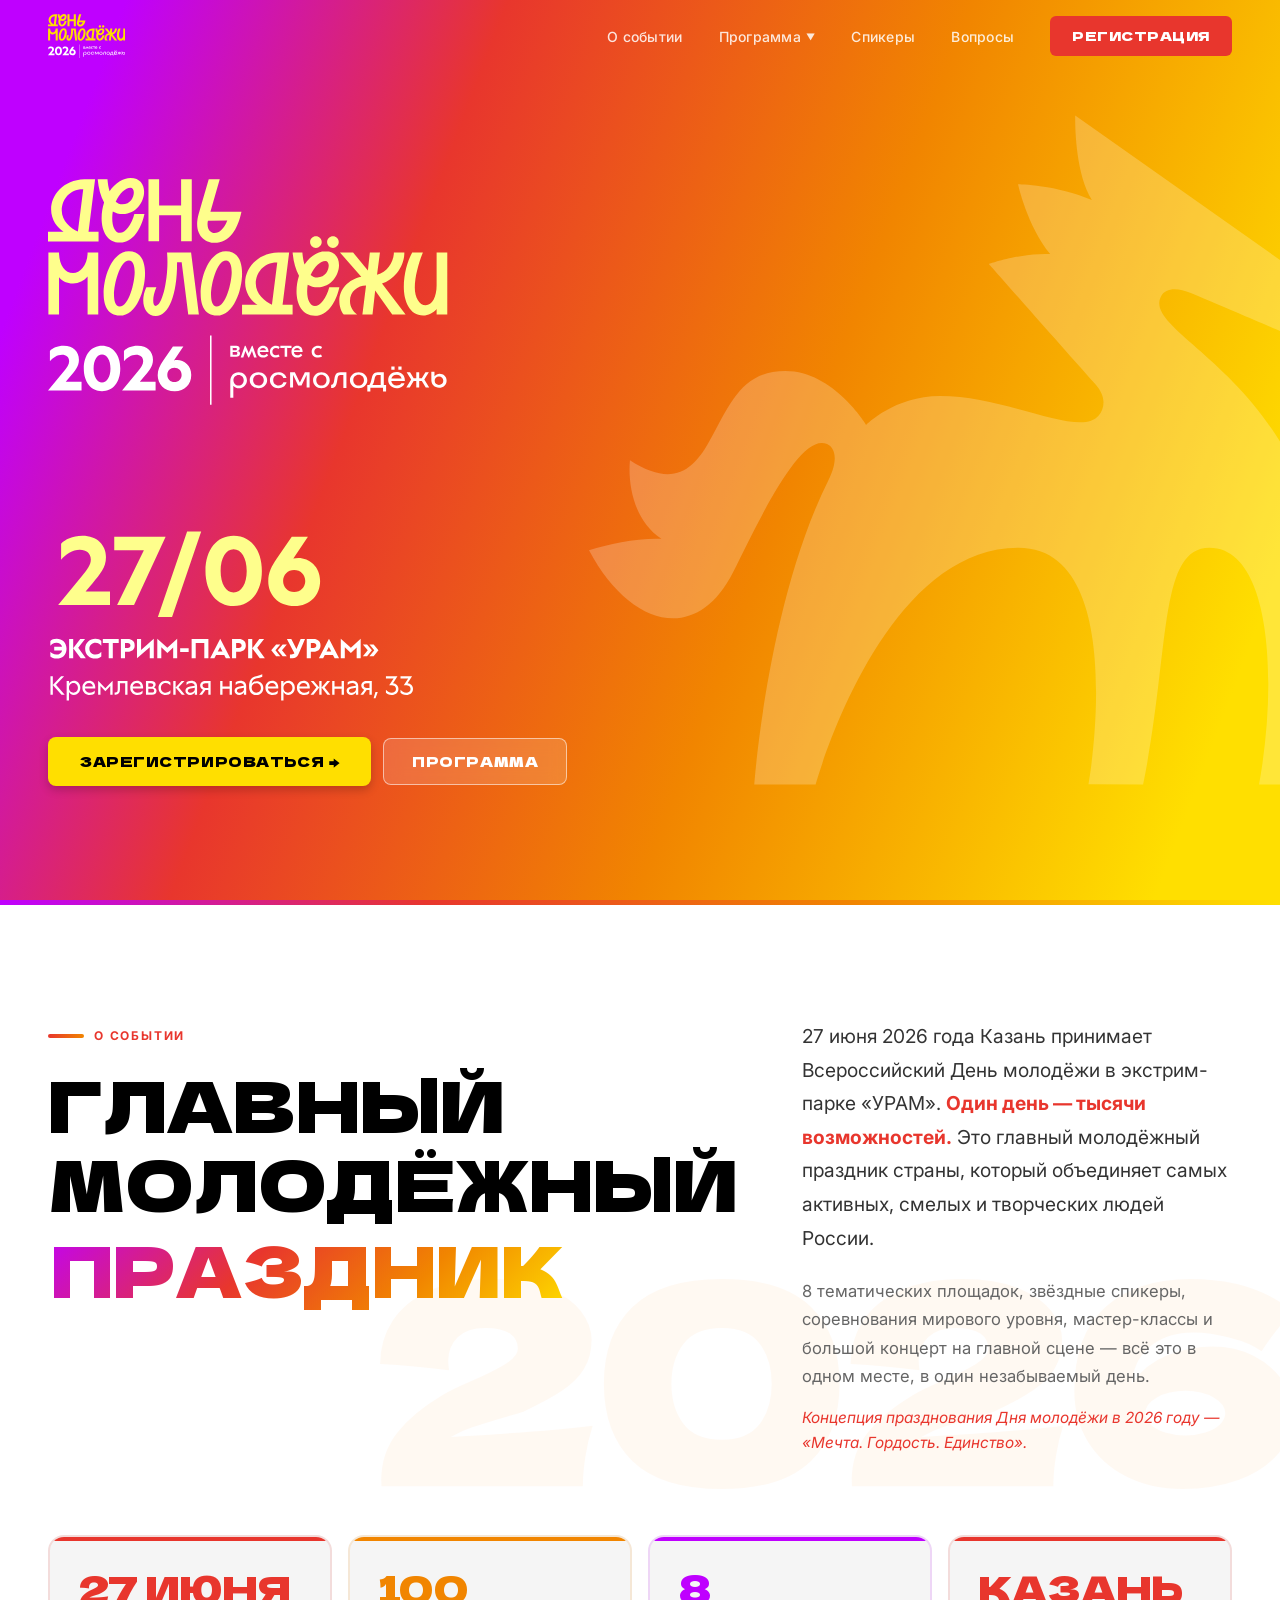
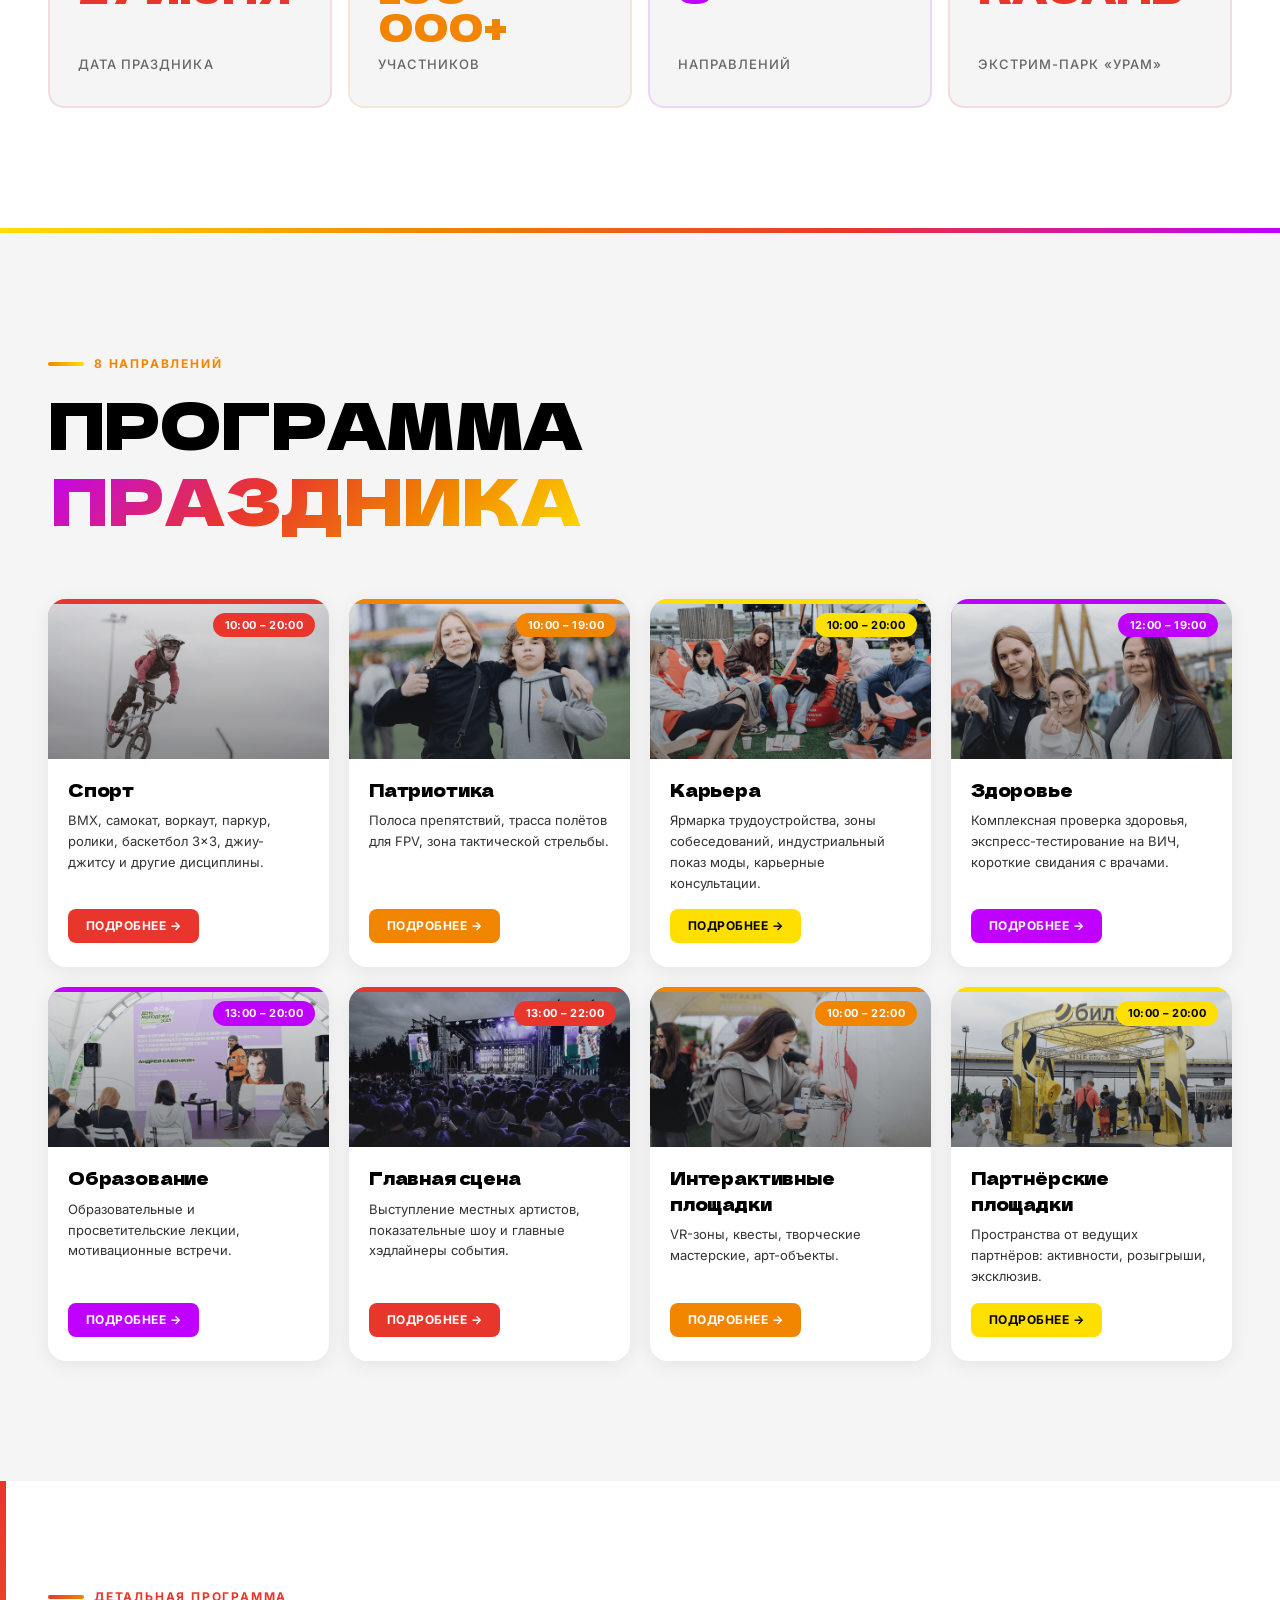
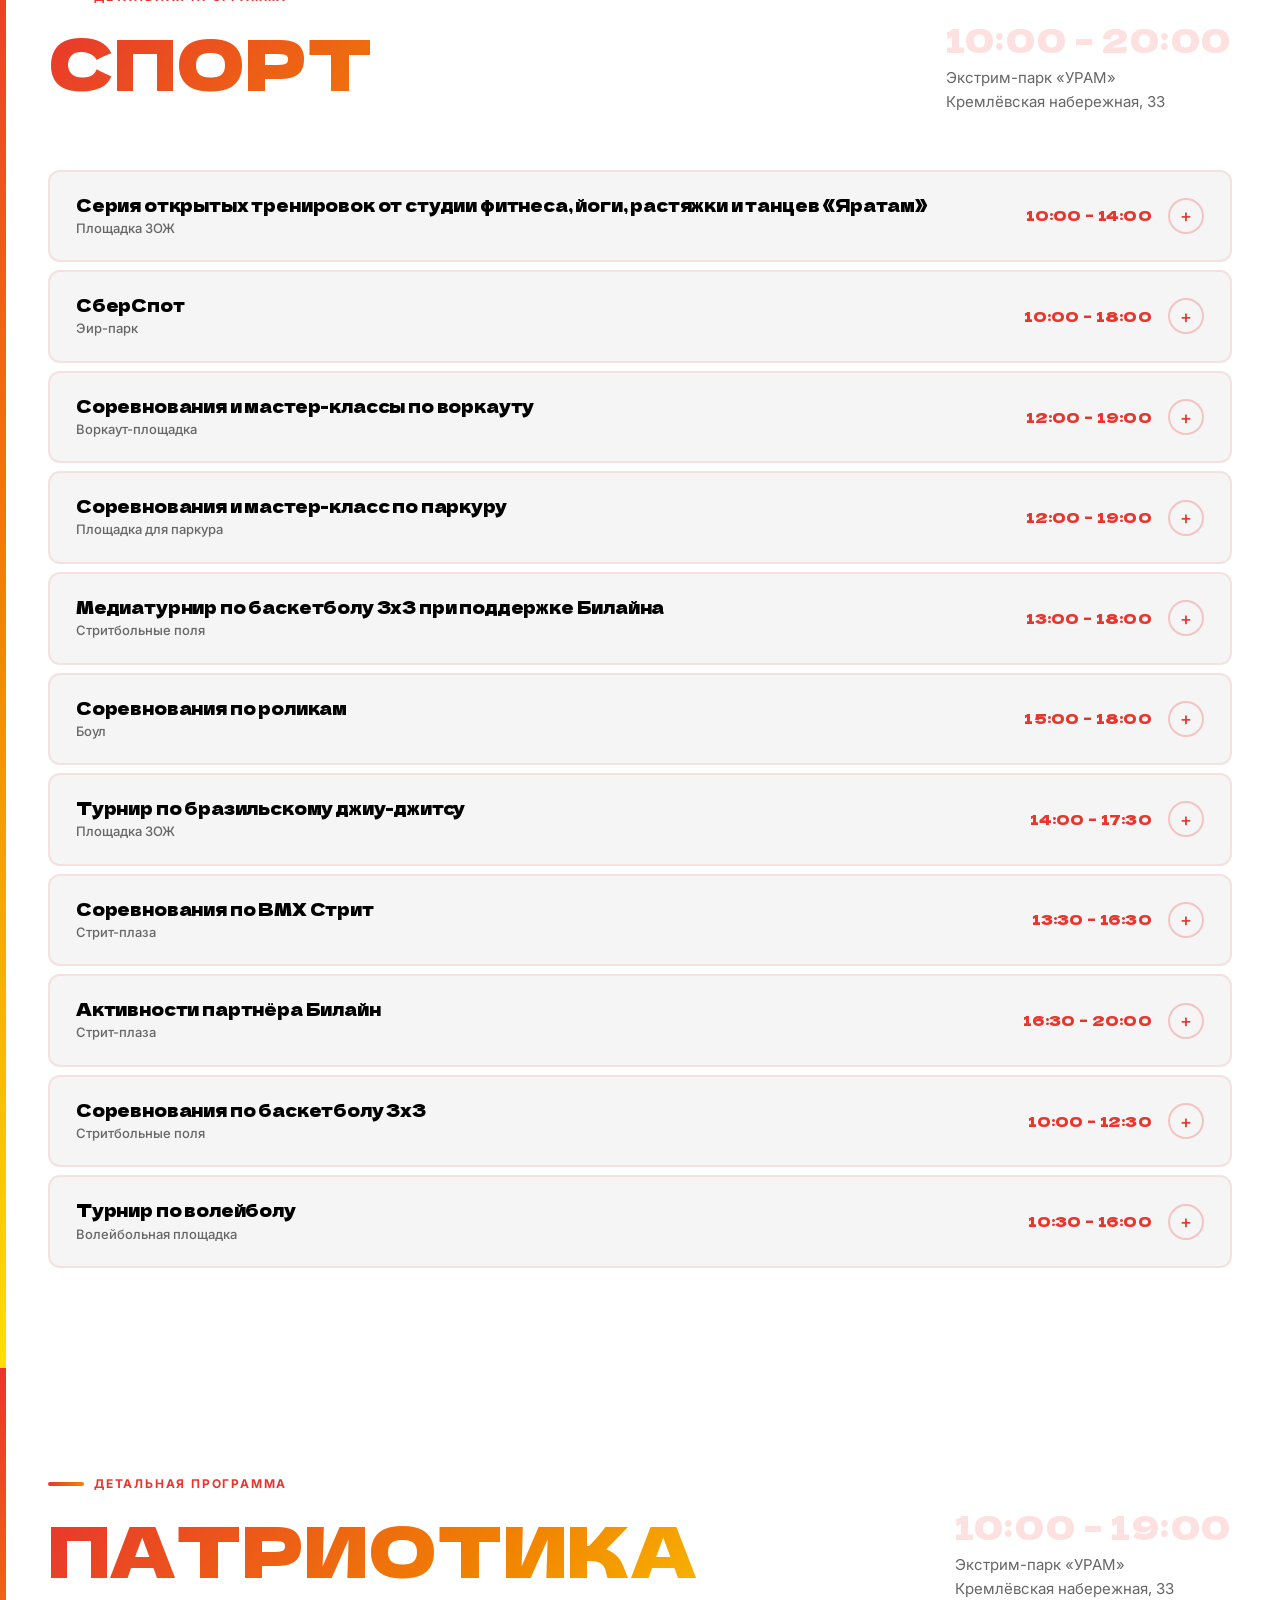
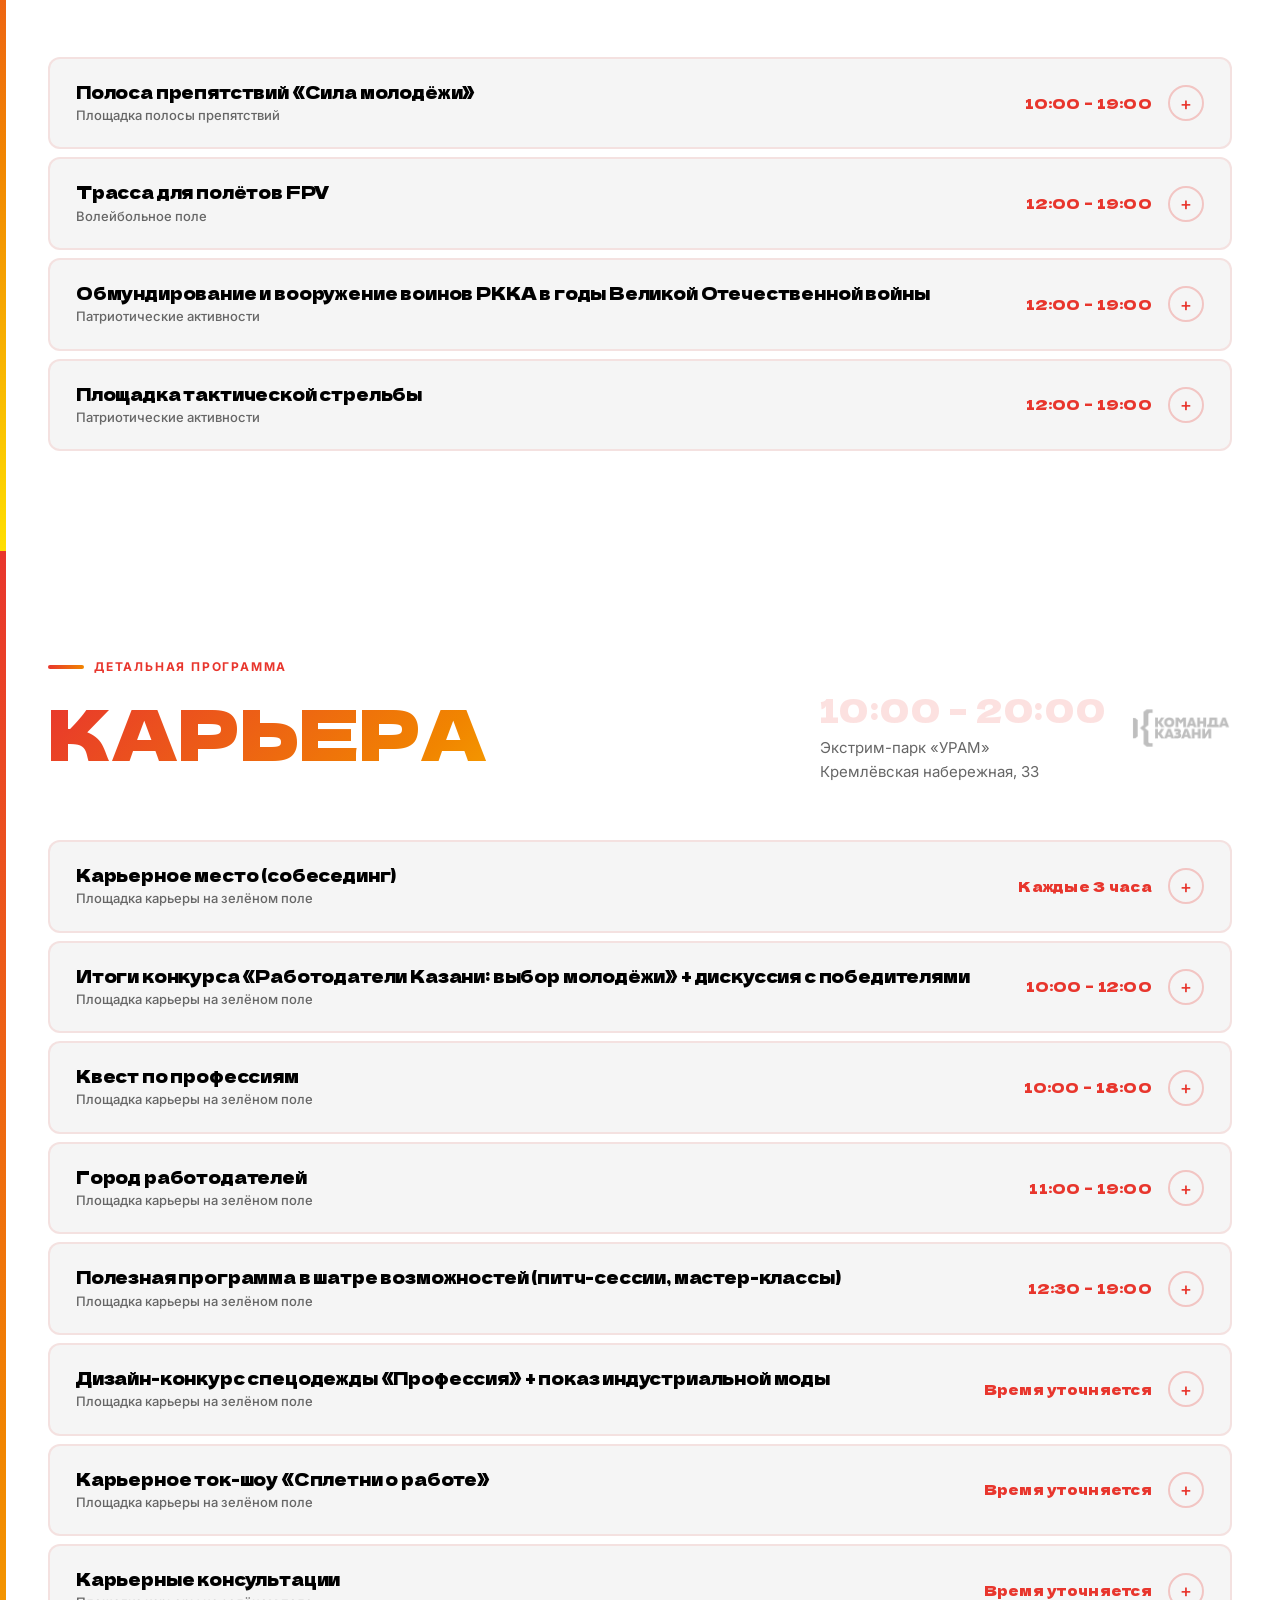
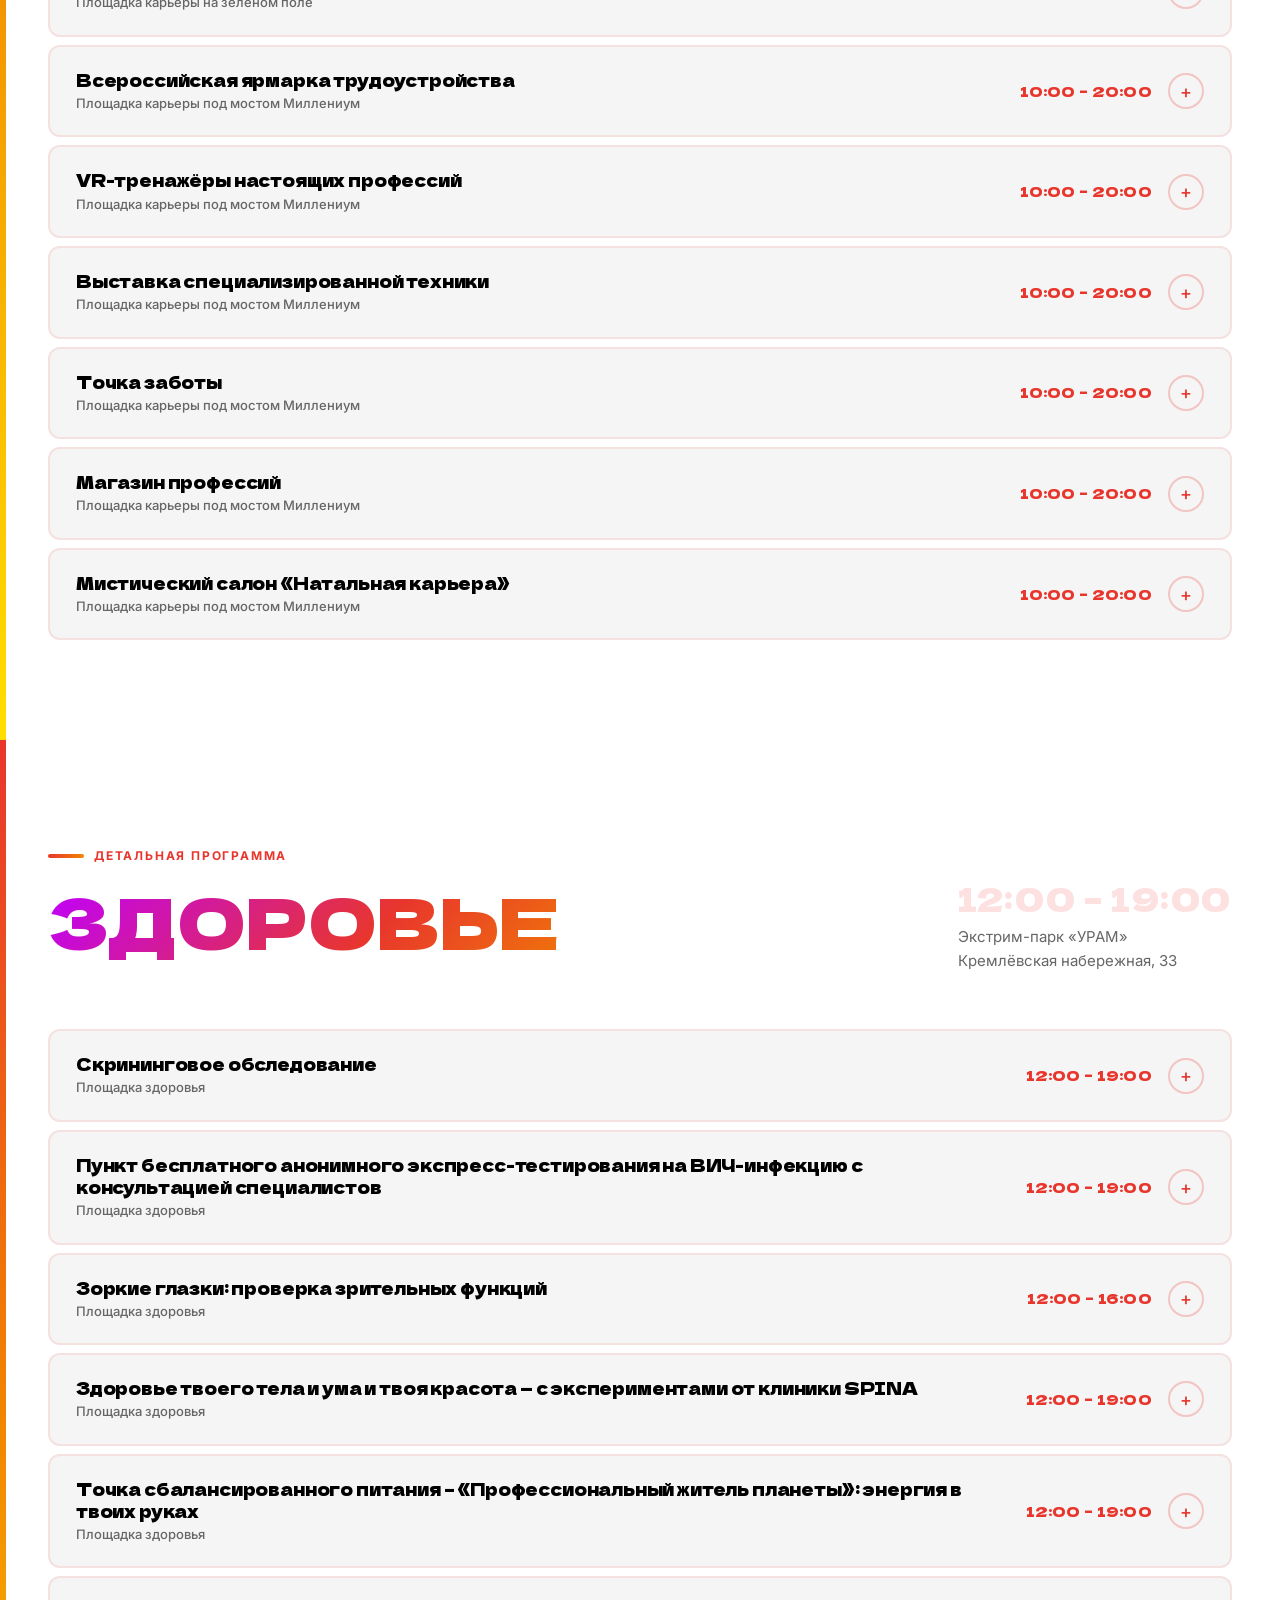
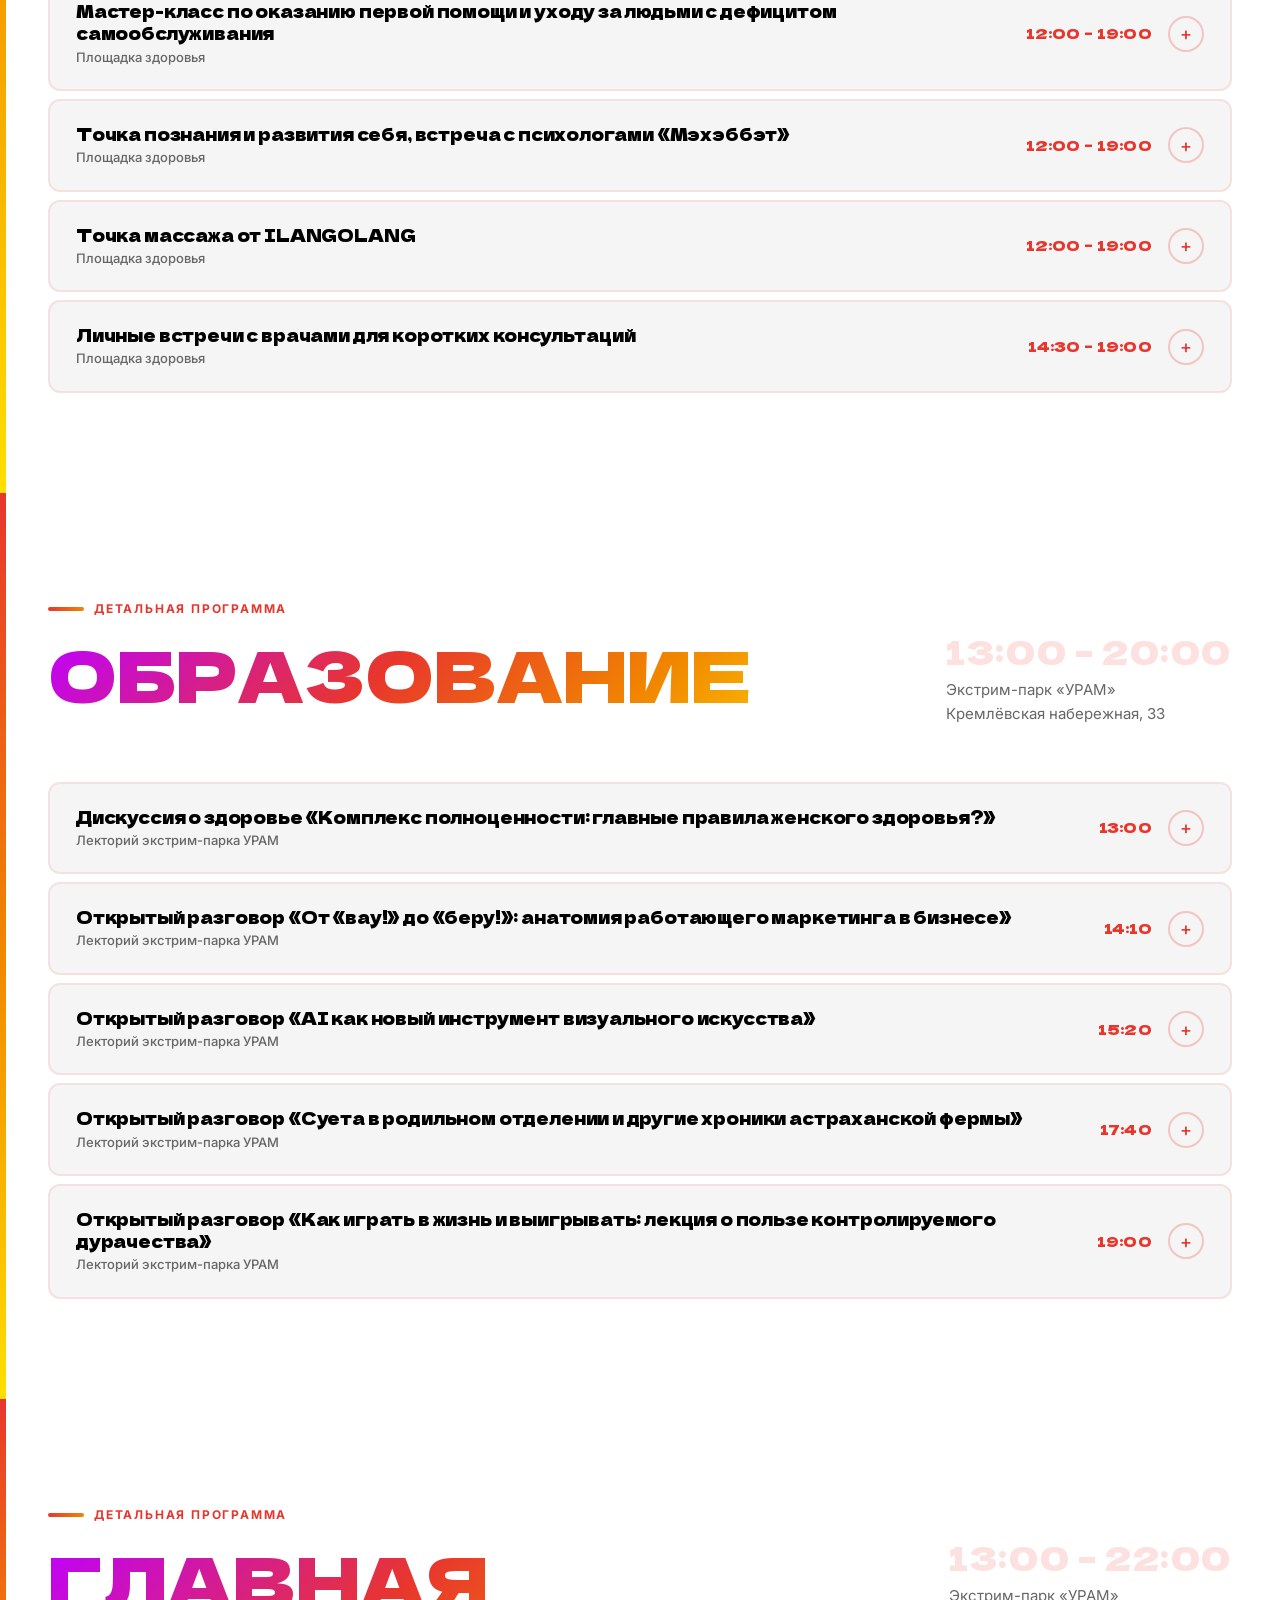
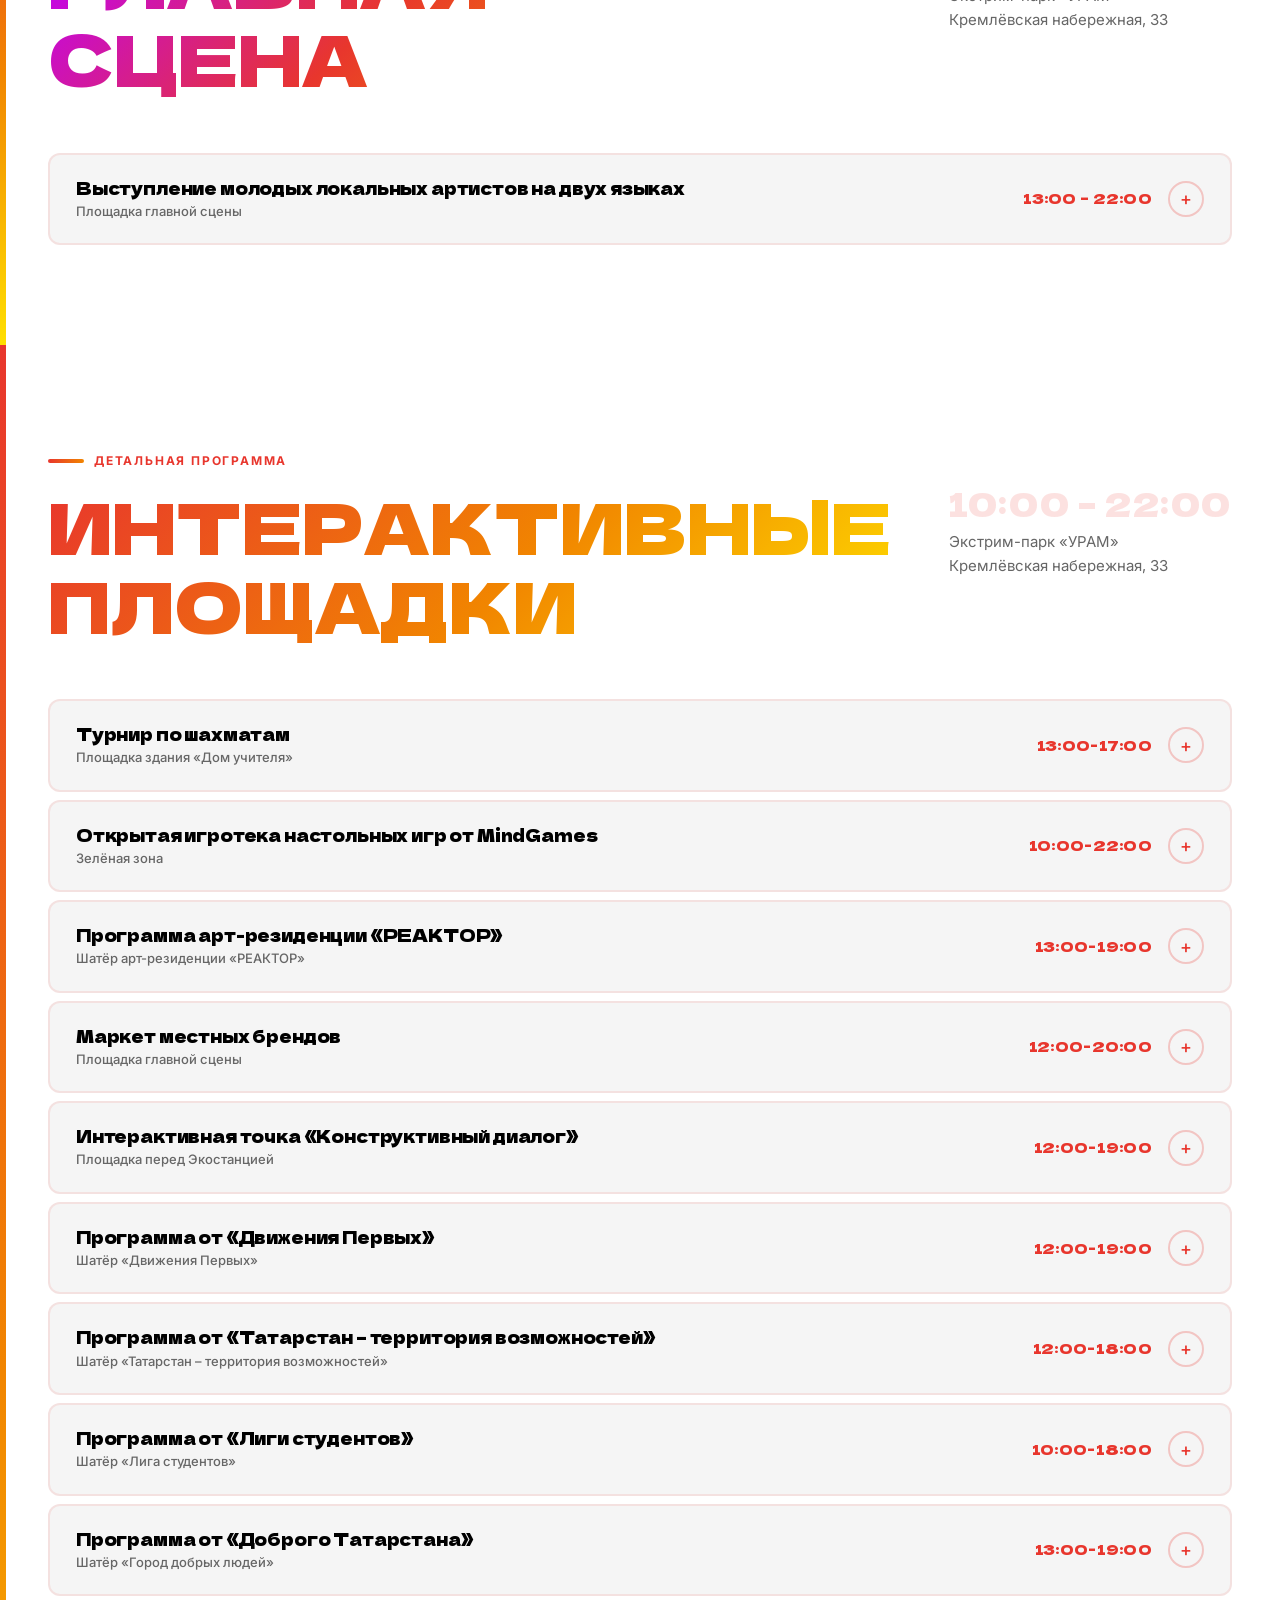
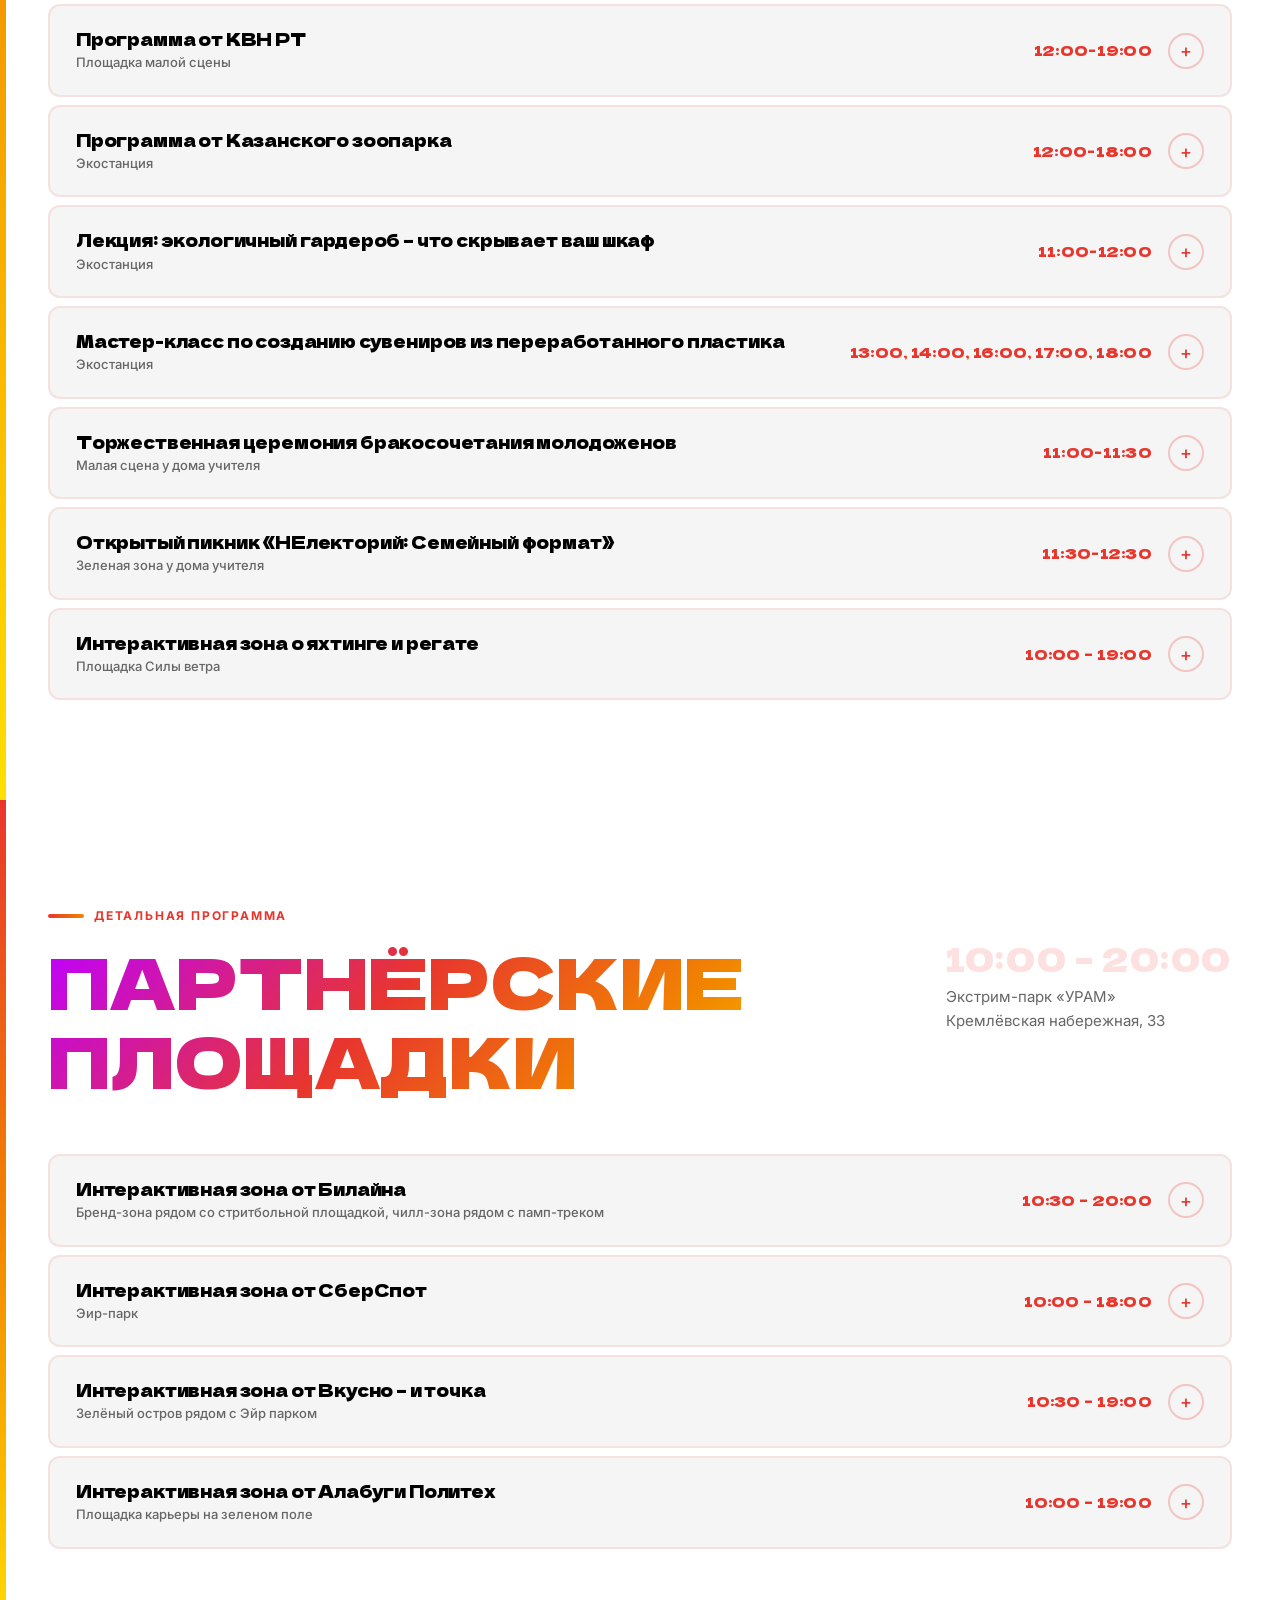
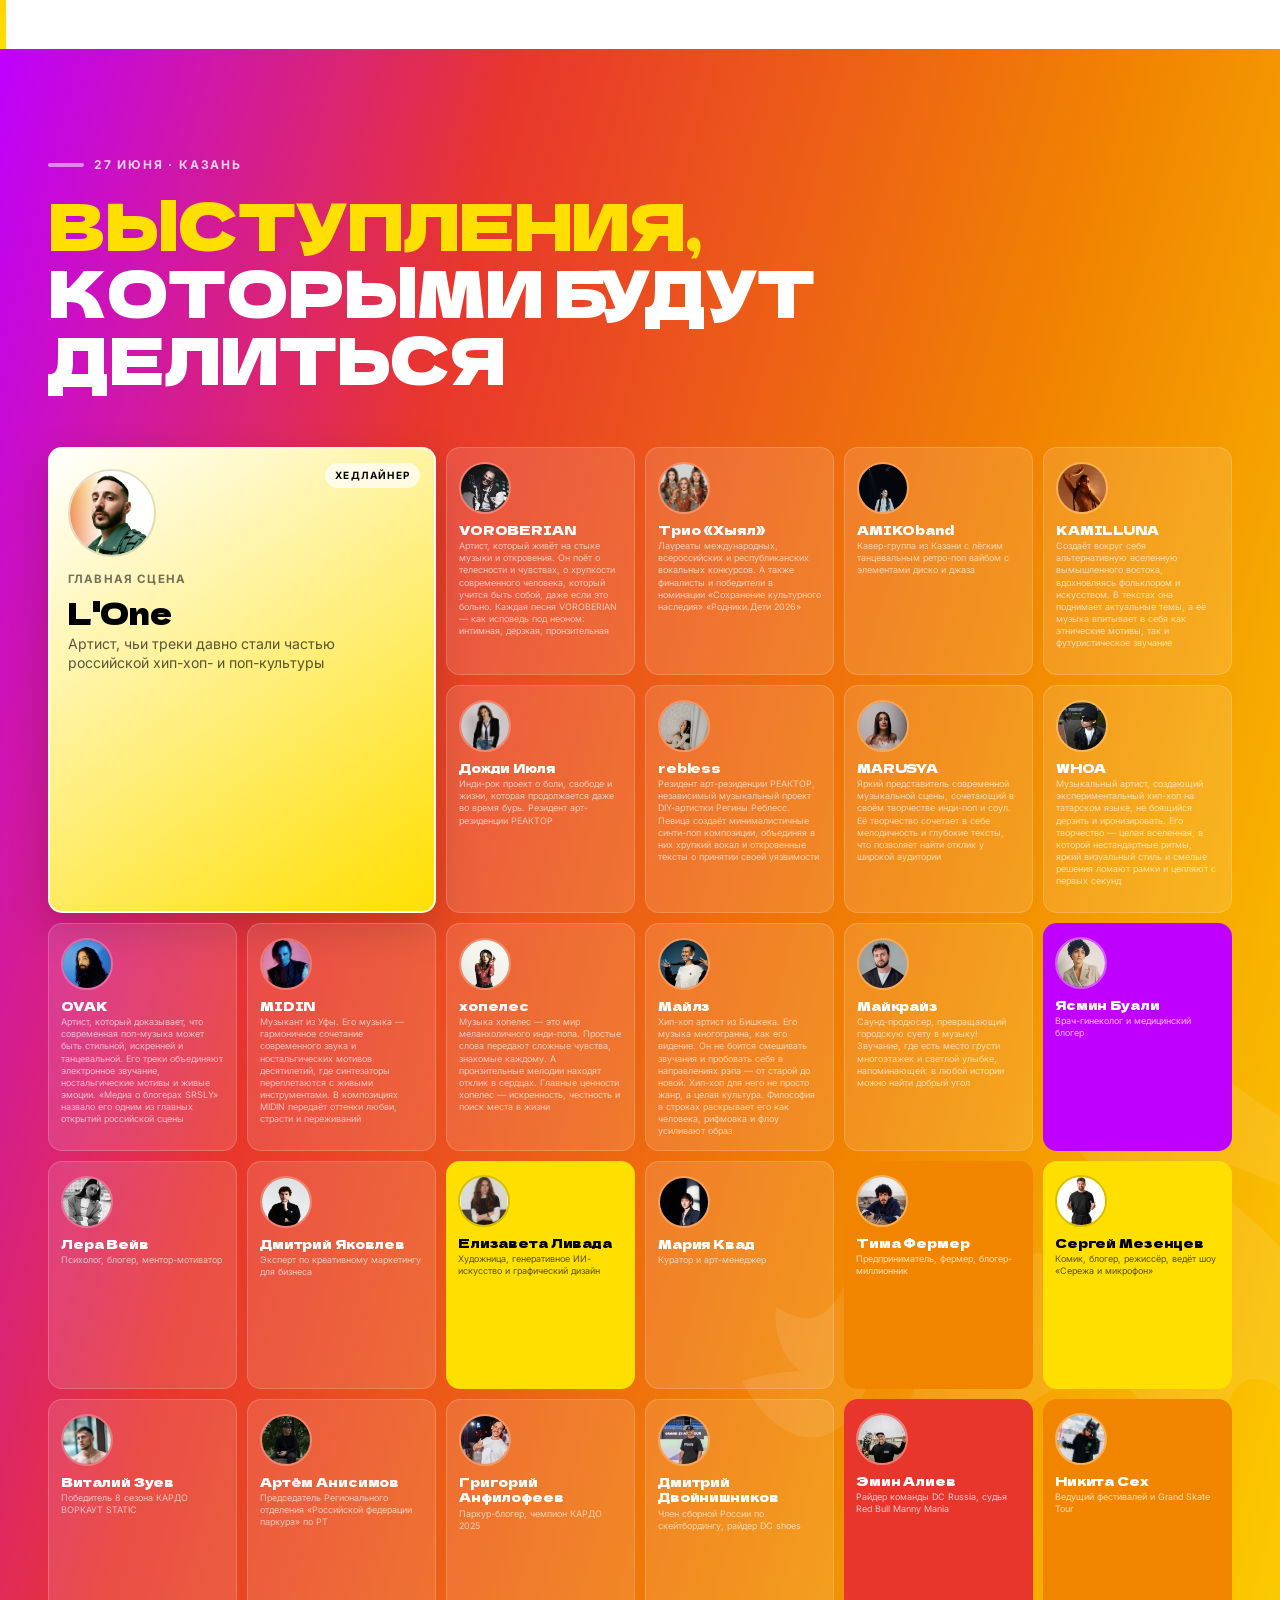
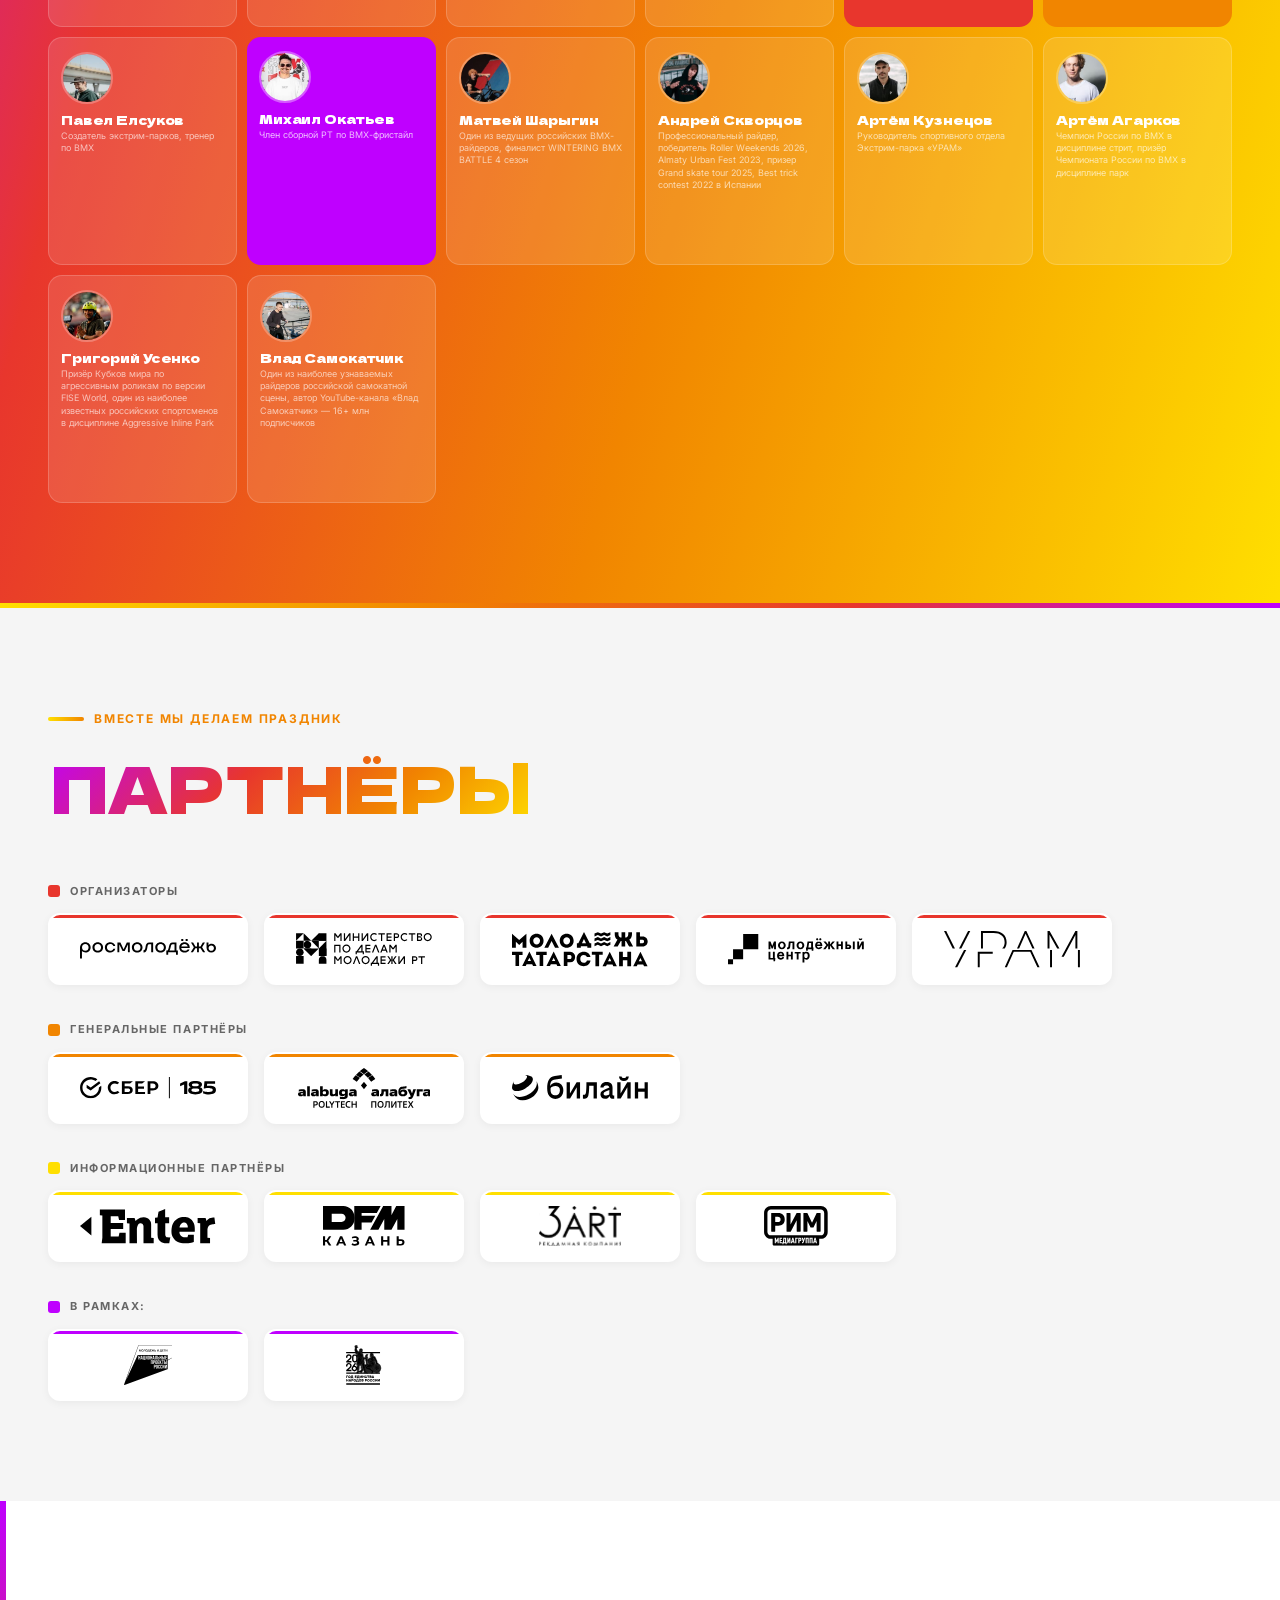
==== commit c1e6691d: "Deploying to deploy from @ badbedbett/Youthfestival-deploy@d29c2c0db72394f0048efa4a1b6ed2c2488e7147 " ====
--- a/index.html
+++ b/index.html
@@ -86,7 +86,7 @@
           document.documentElement.style.setProperty('--program-section-title-size', size + 'px');
         })();
       </script>
-      <script type="module" crossorigin src="/assets/index-D-kt4EtI.js"></script>
+      <script type="module" crossorigin src="/assets/index-BbyIGX_s.js"></script>
       <link rel="stylesheet" crossorigin href="/assets/index-BRhfXMnp.css">
     </head>
 
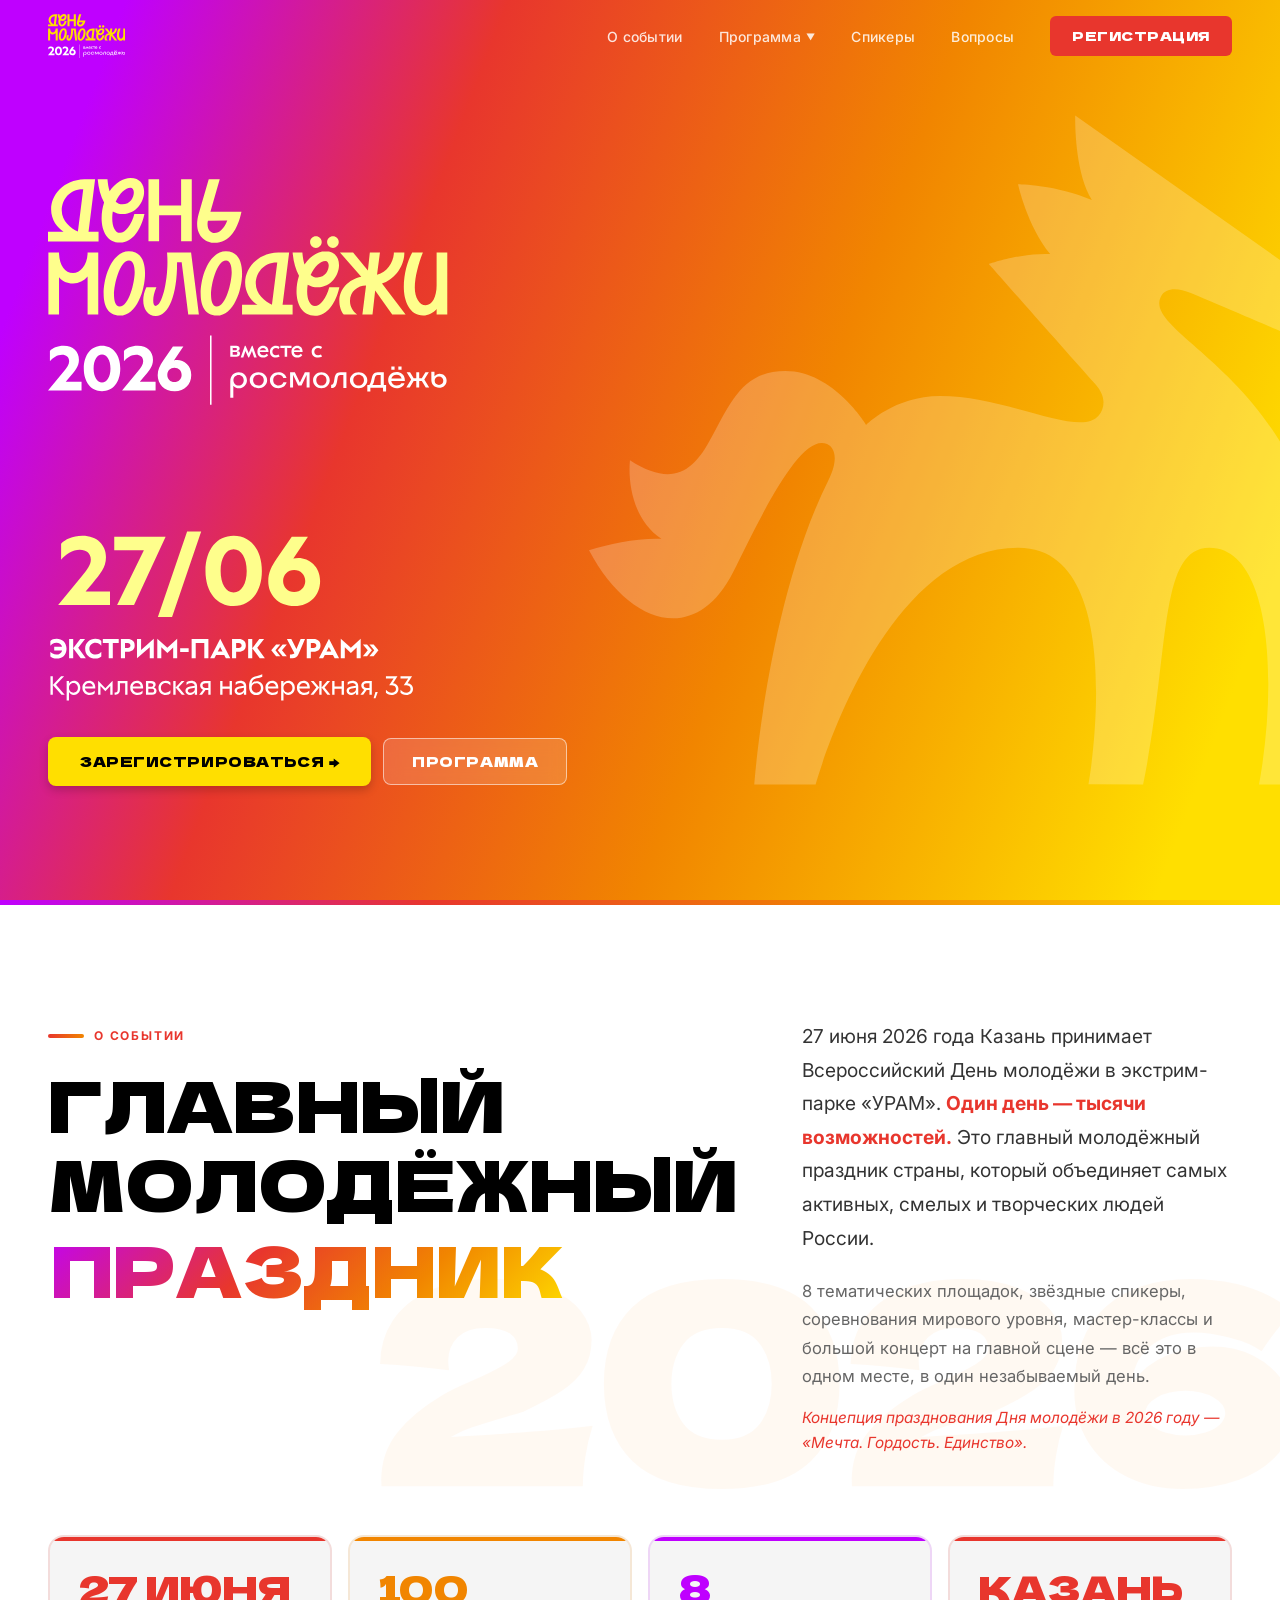
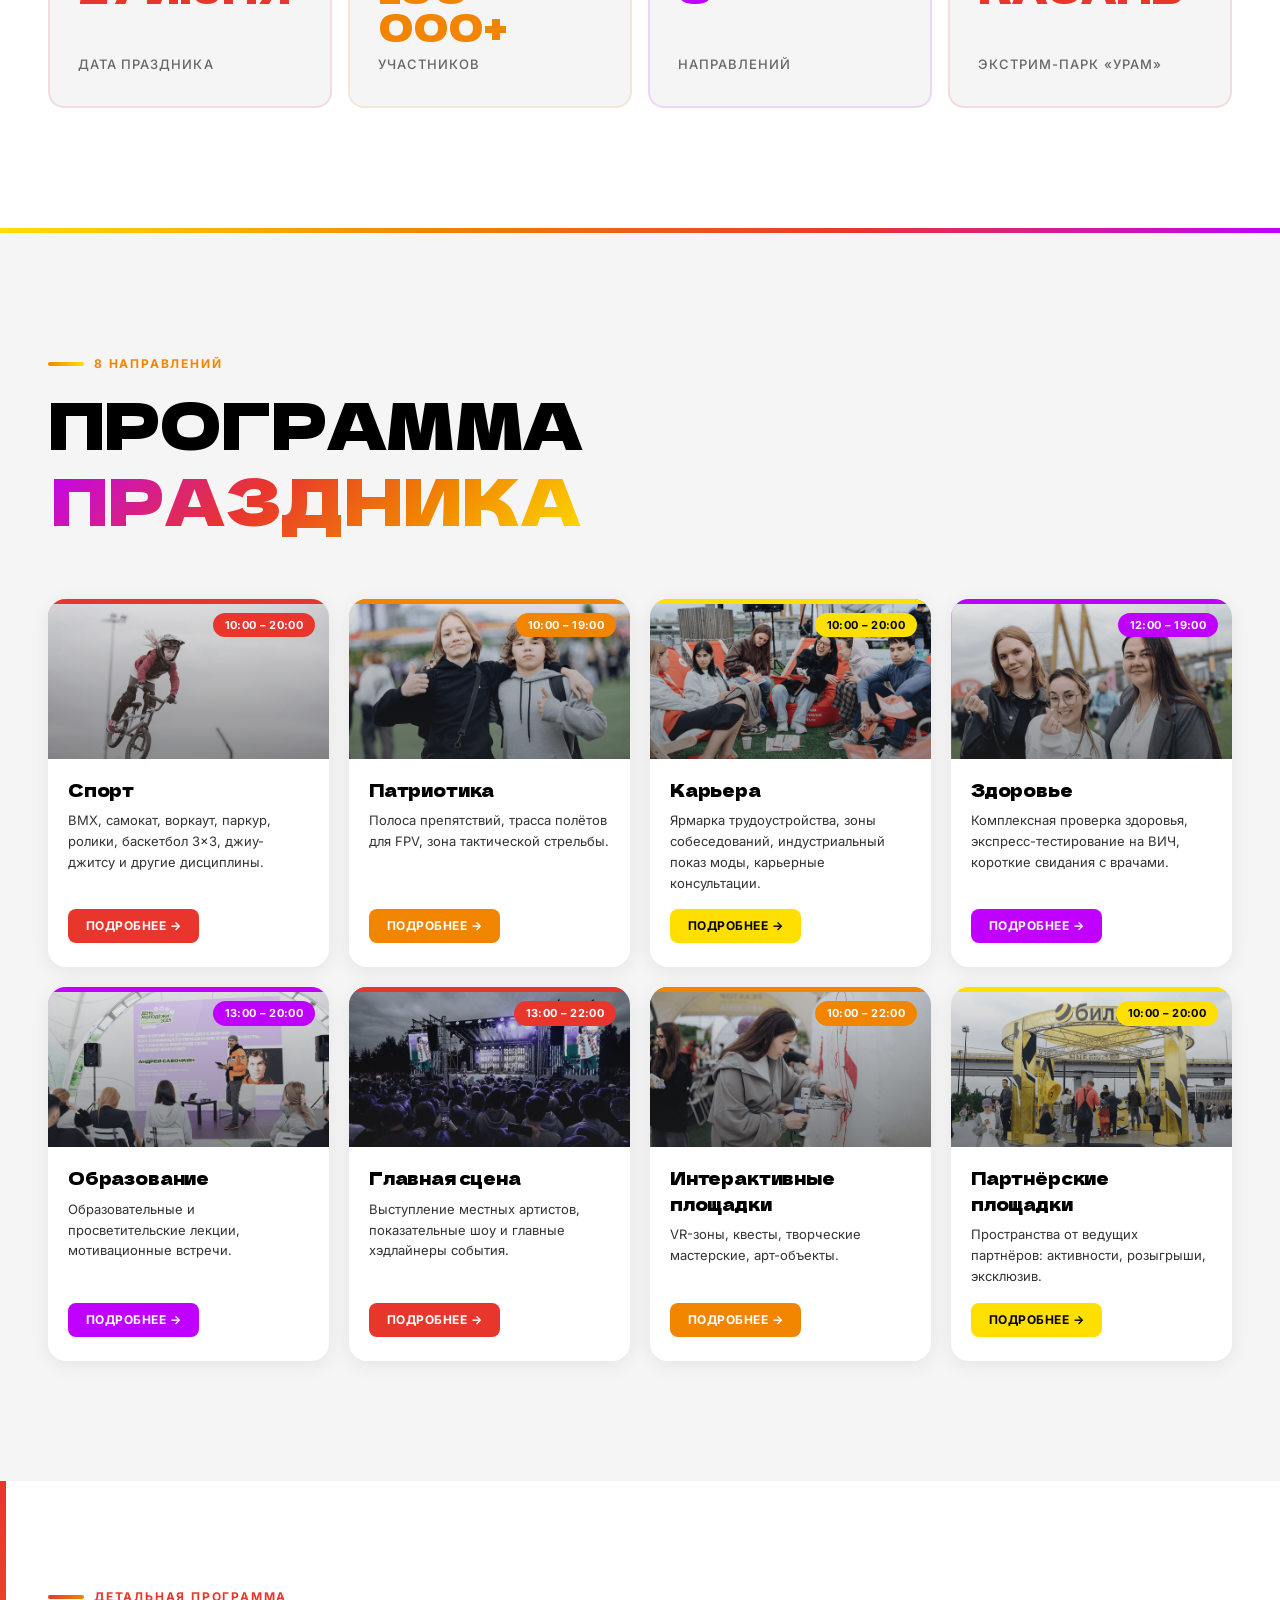
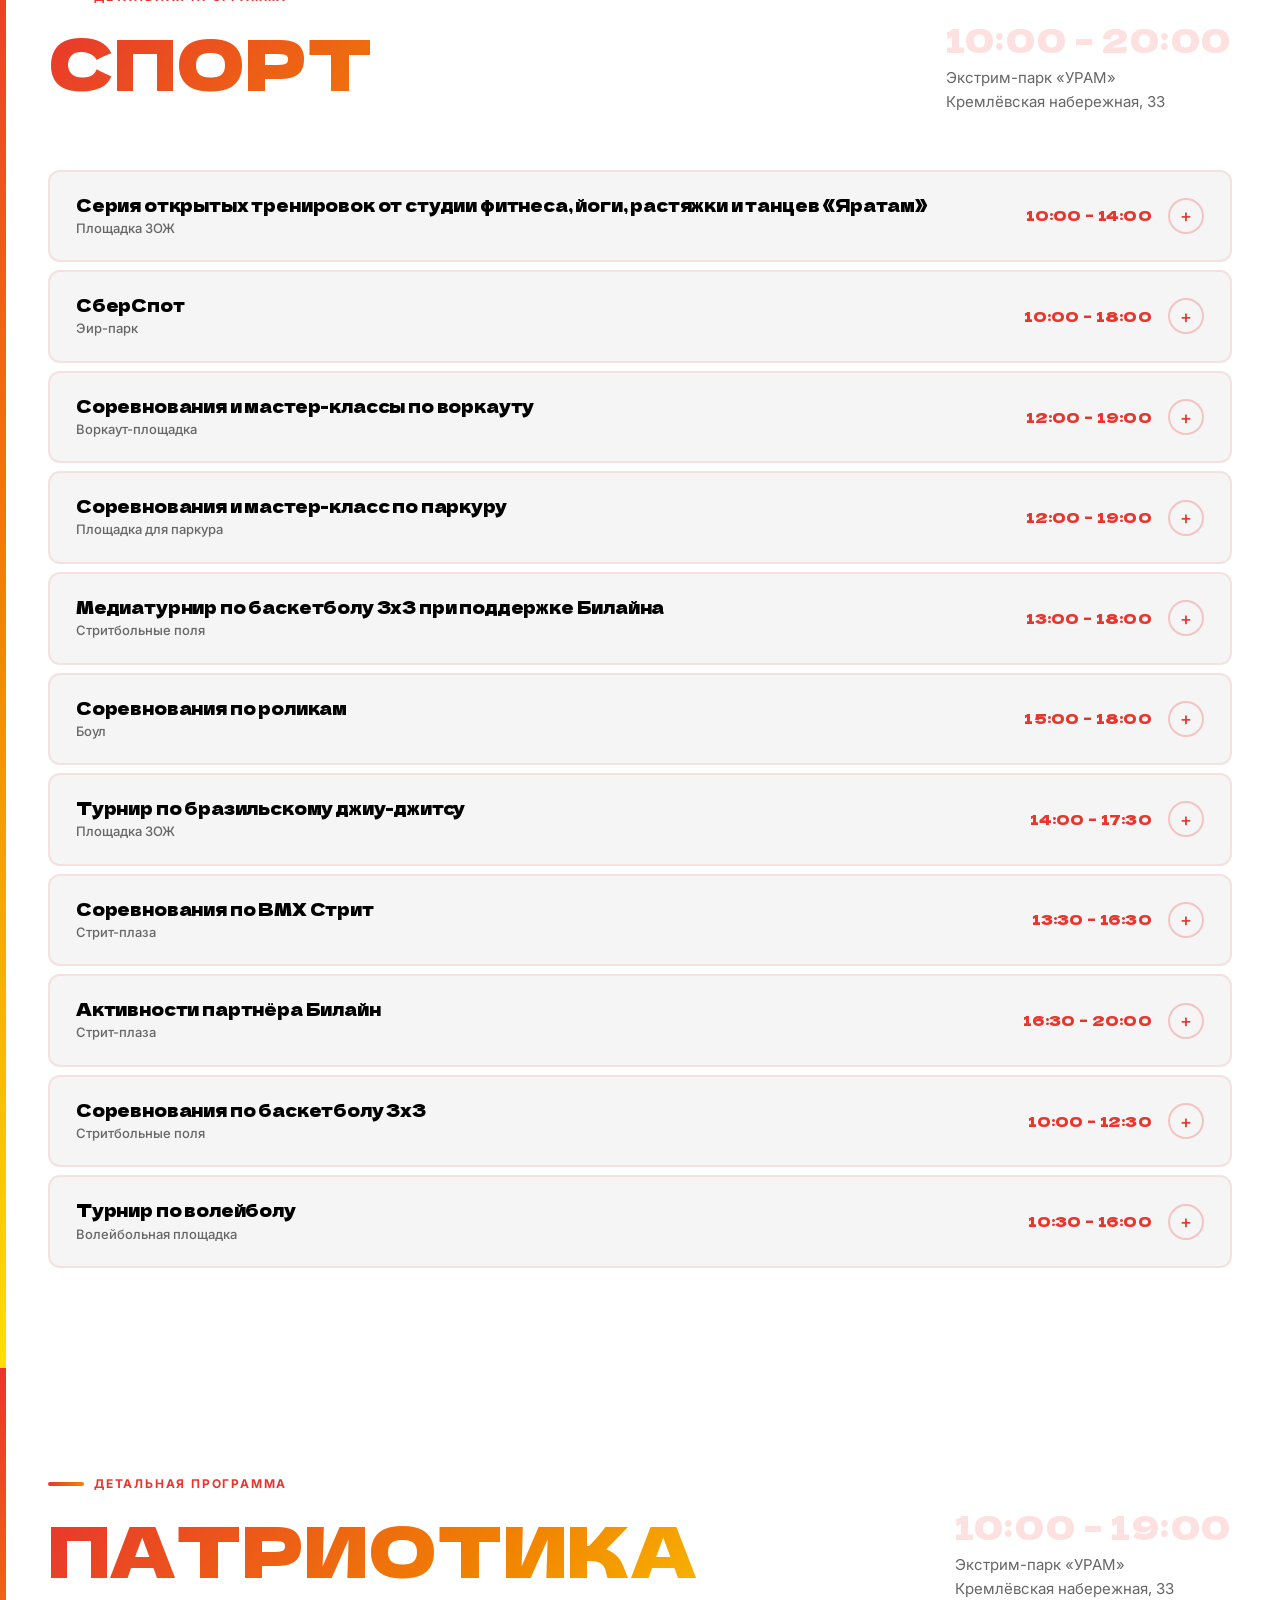
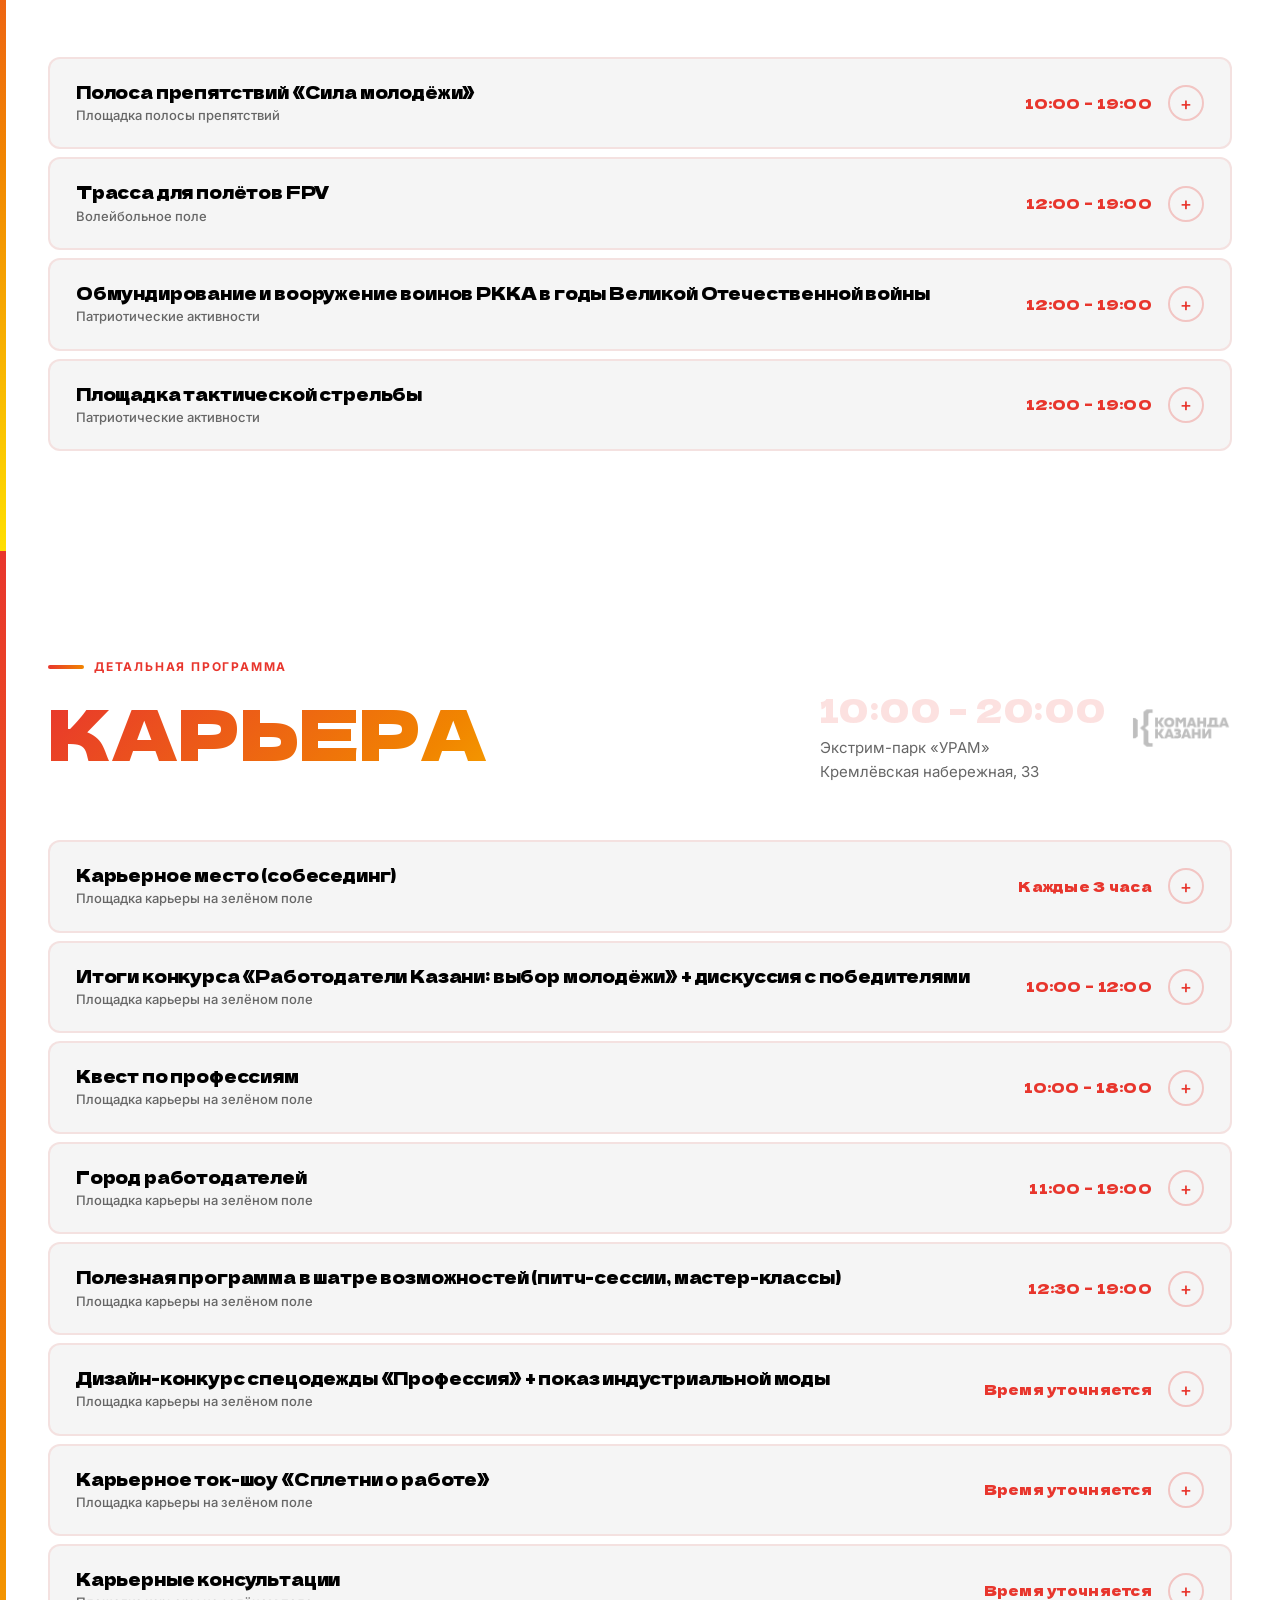
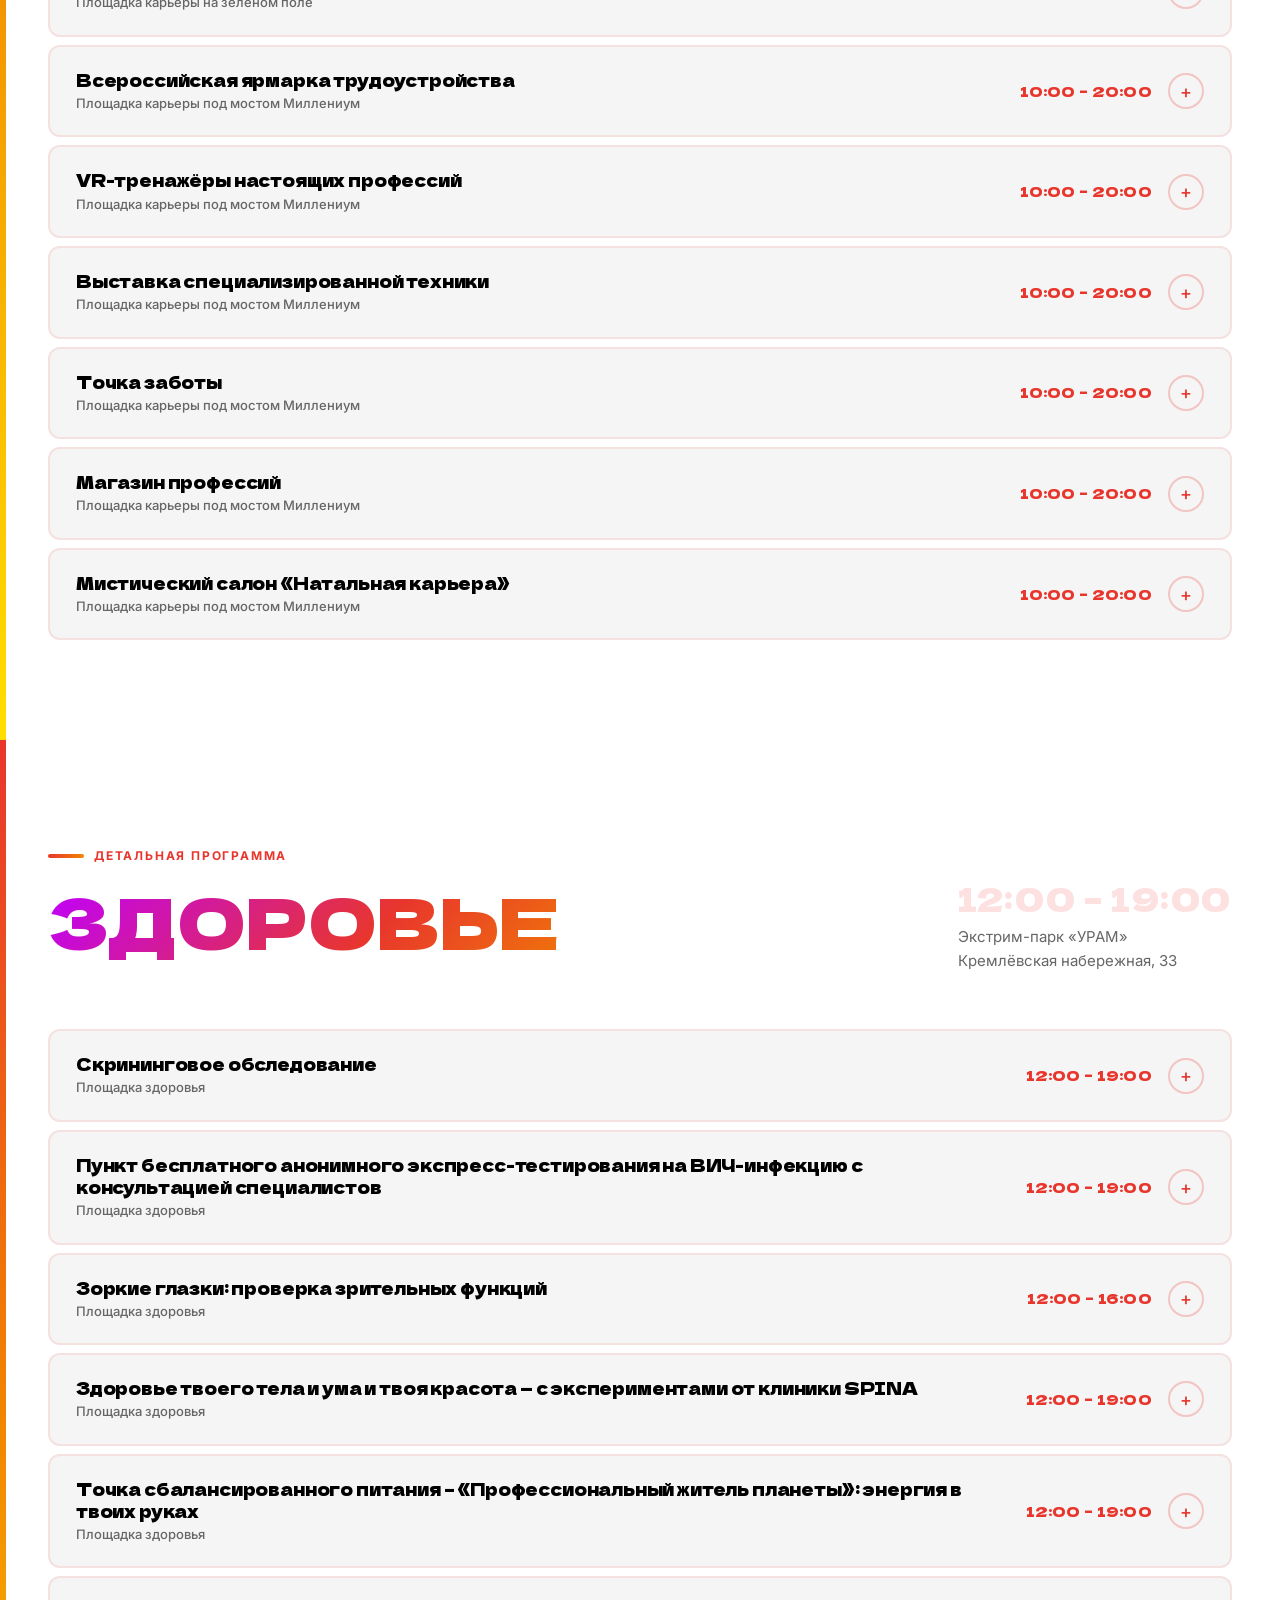
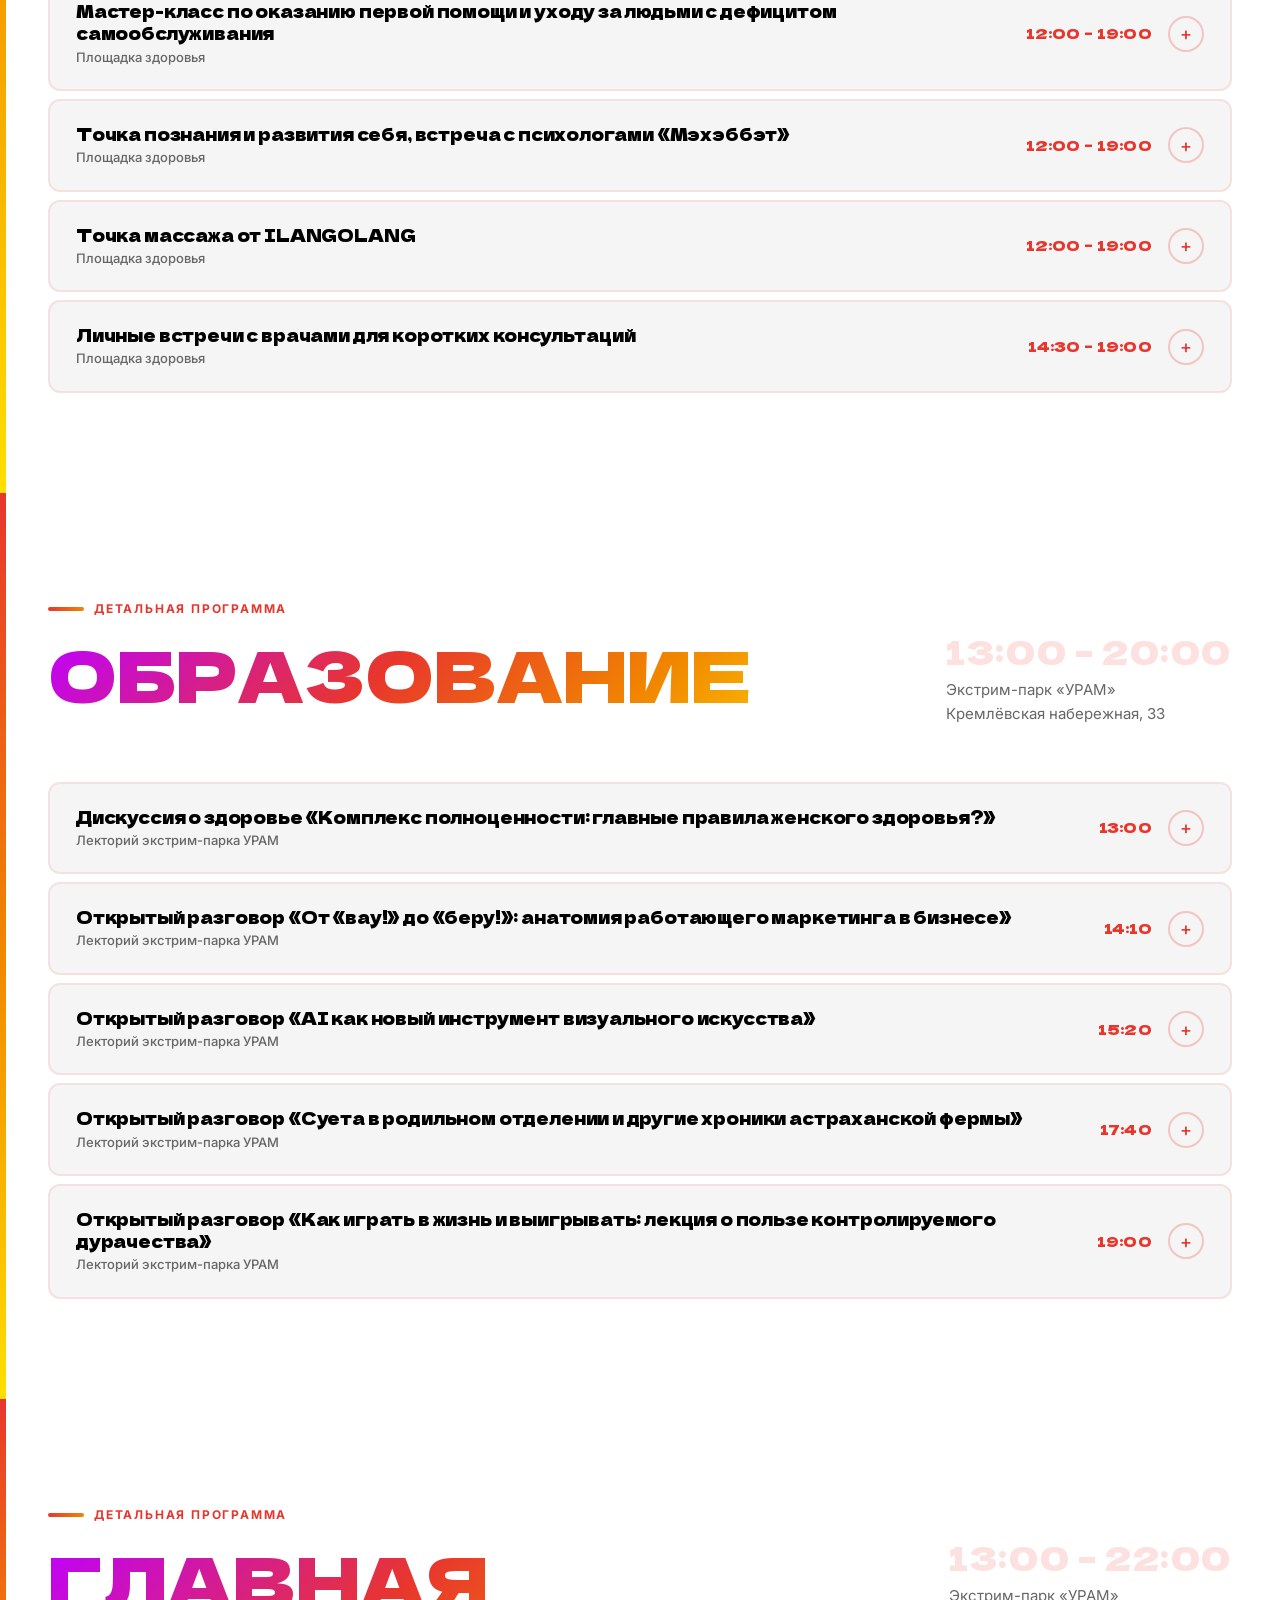
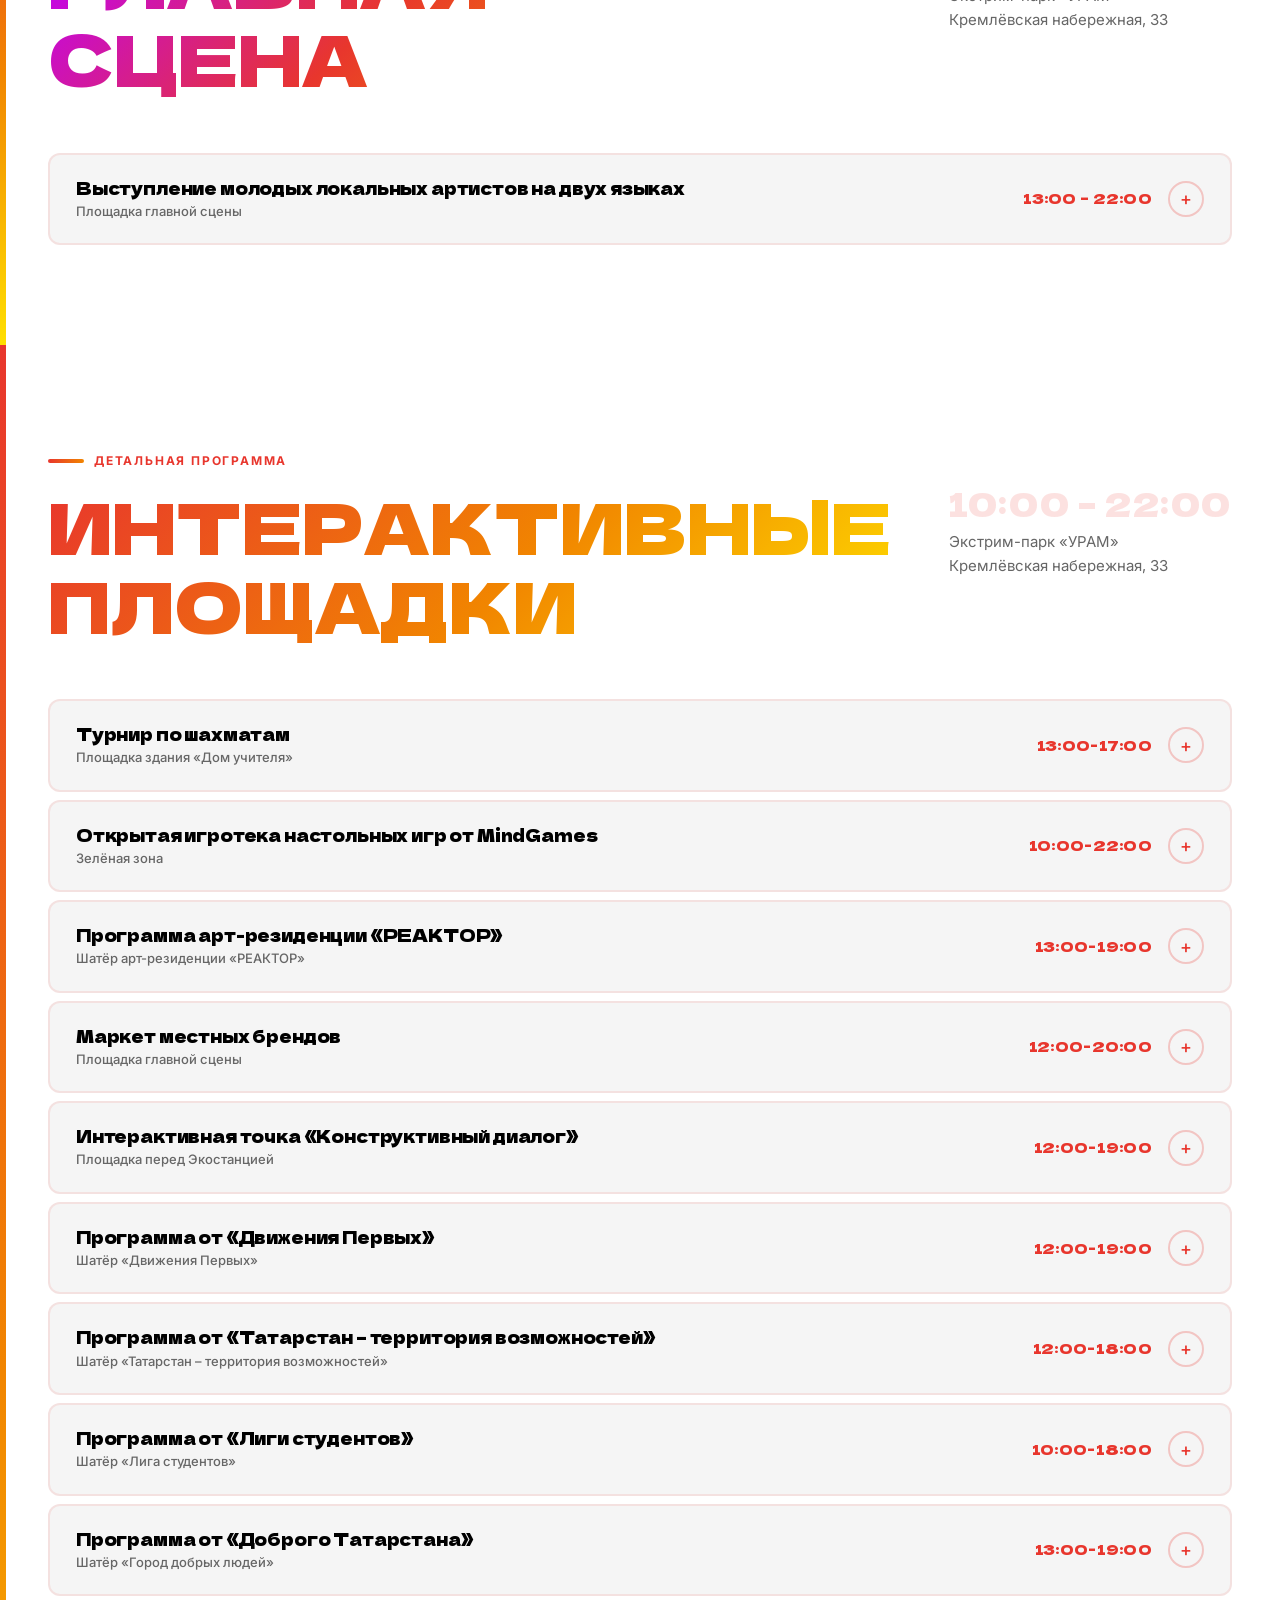
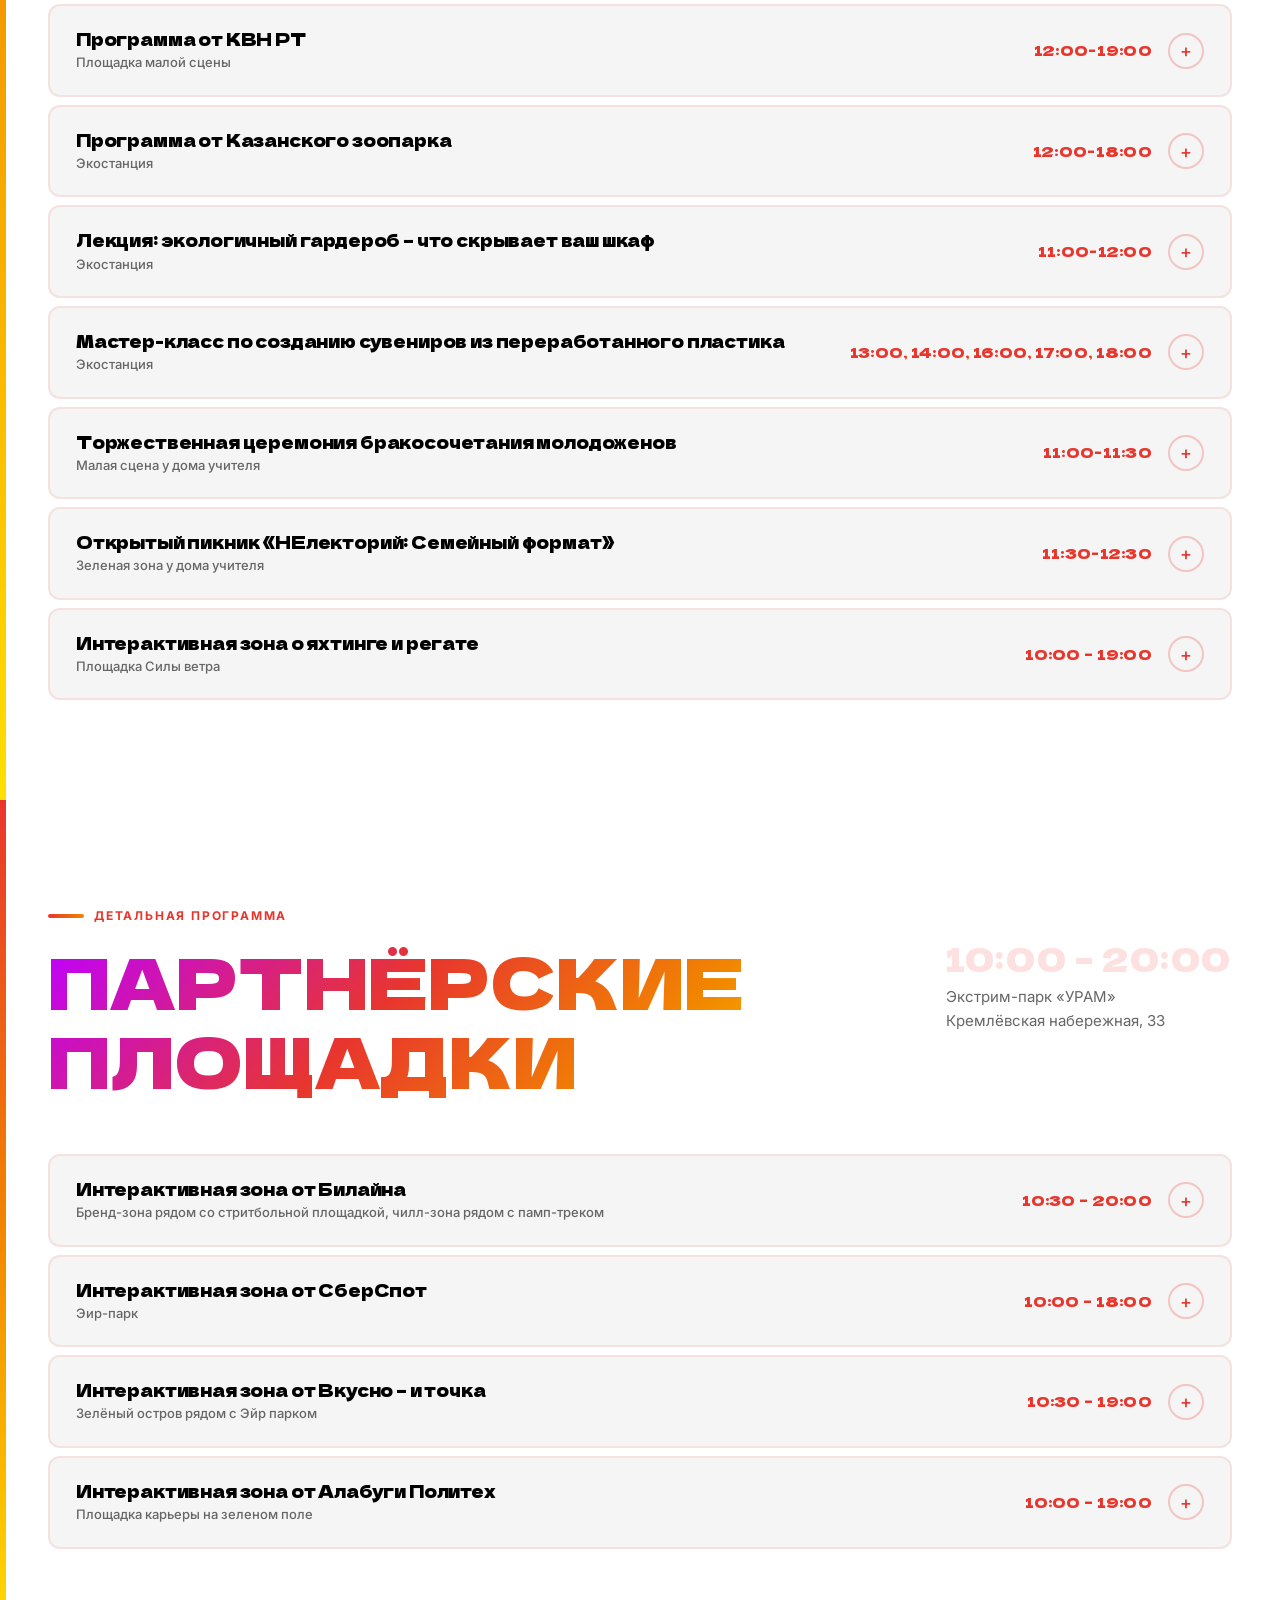
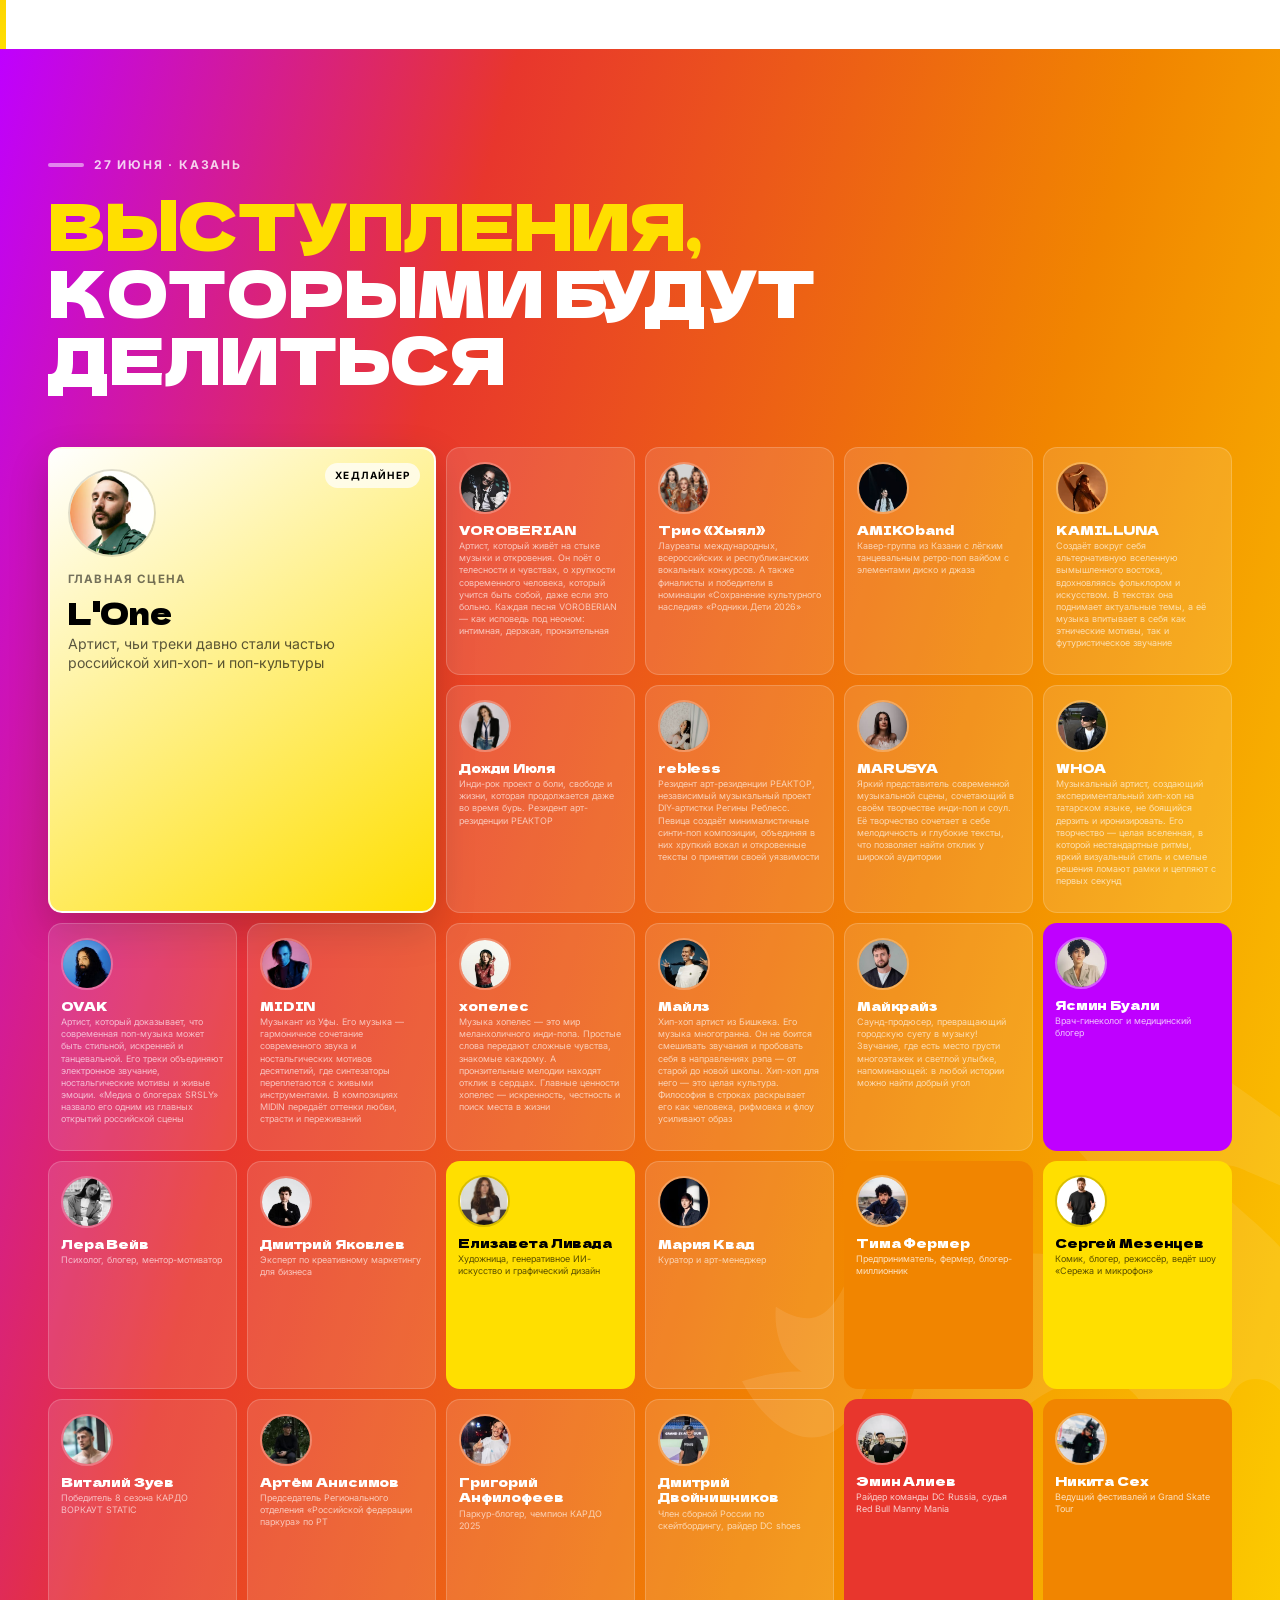
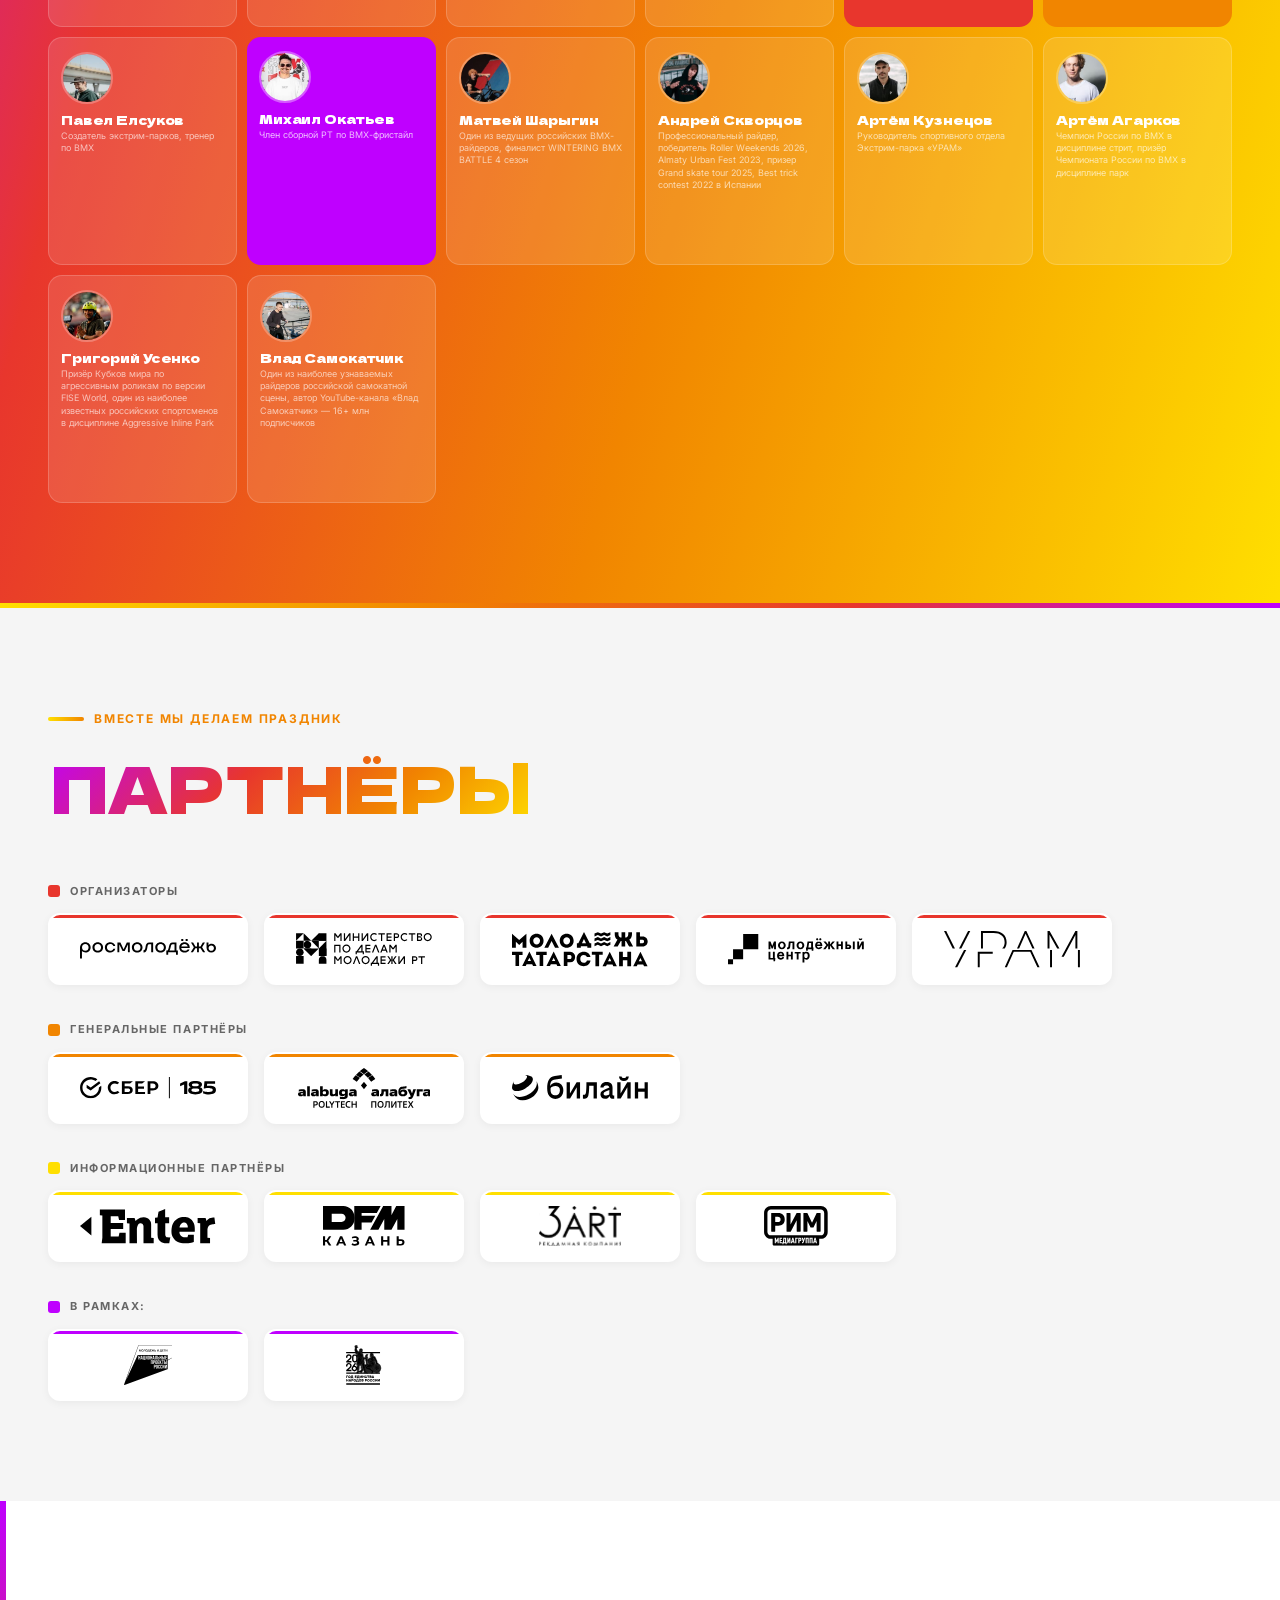
==== commit 6e5ffd35: "Deploying to deploy from @ badbedbett/Youthfestival-deploy@06e504e50806c6e0a5f9bc04f57619a3d253c594 " ====
--- a/index.html
+++ b/index.html
@@ -86,7 +86,7 @@
           document.documentElement.style.setProperty('--program-section-title-size', size + 'px');
         })();
       </script>
-      <script type="module" crossorigin src="/assets/index-BbyIGX_s.js"></script>
+      <script type="module" crossorigin src="/assets/index-B7B22Fgl.js"></script>
       <link rel="stylesheet" crossorigin href="/assets/index-BRhfXMnp.css">
     </head>
 
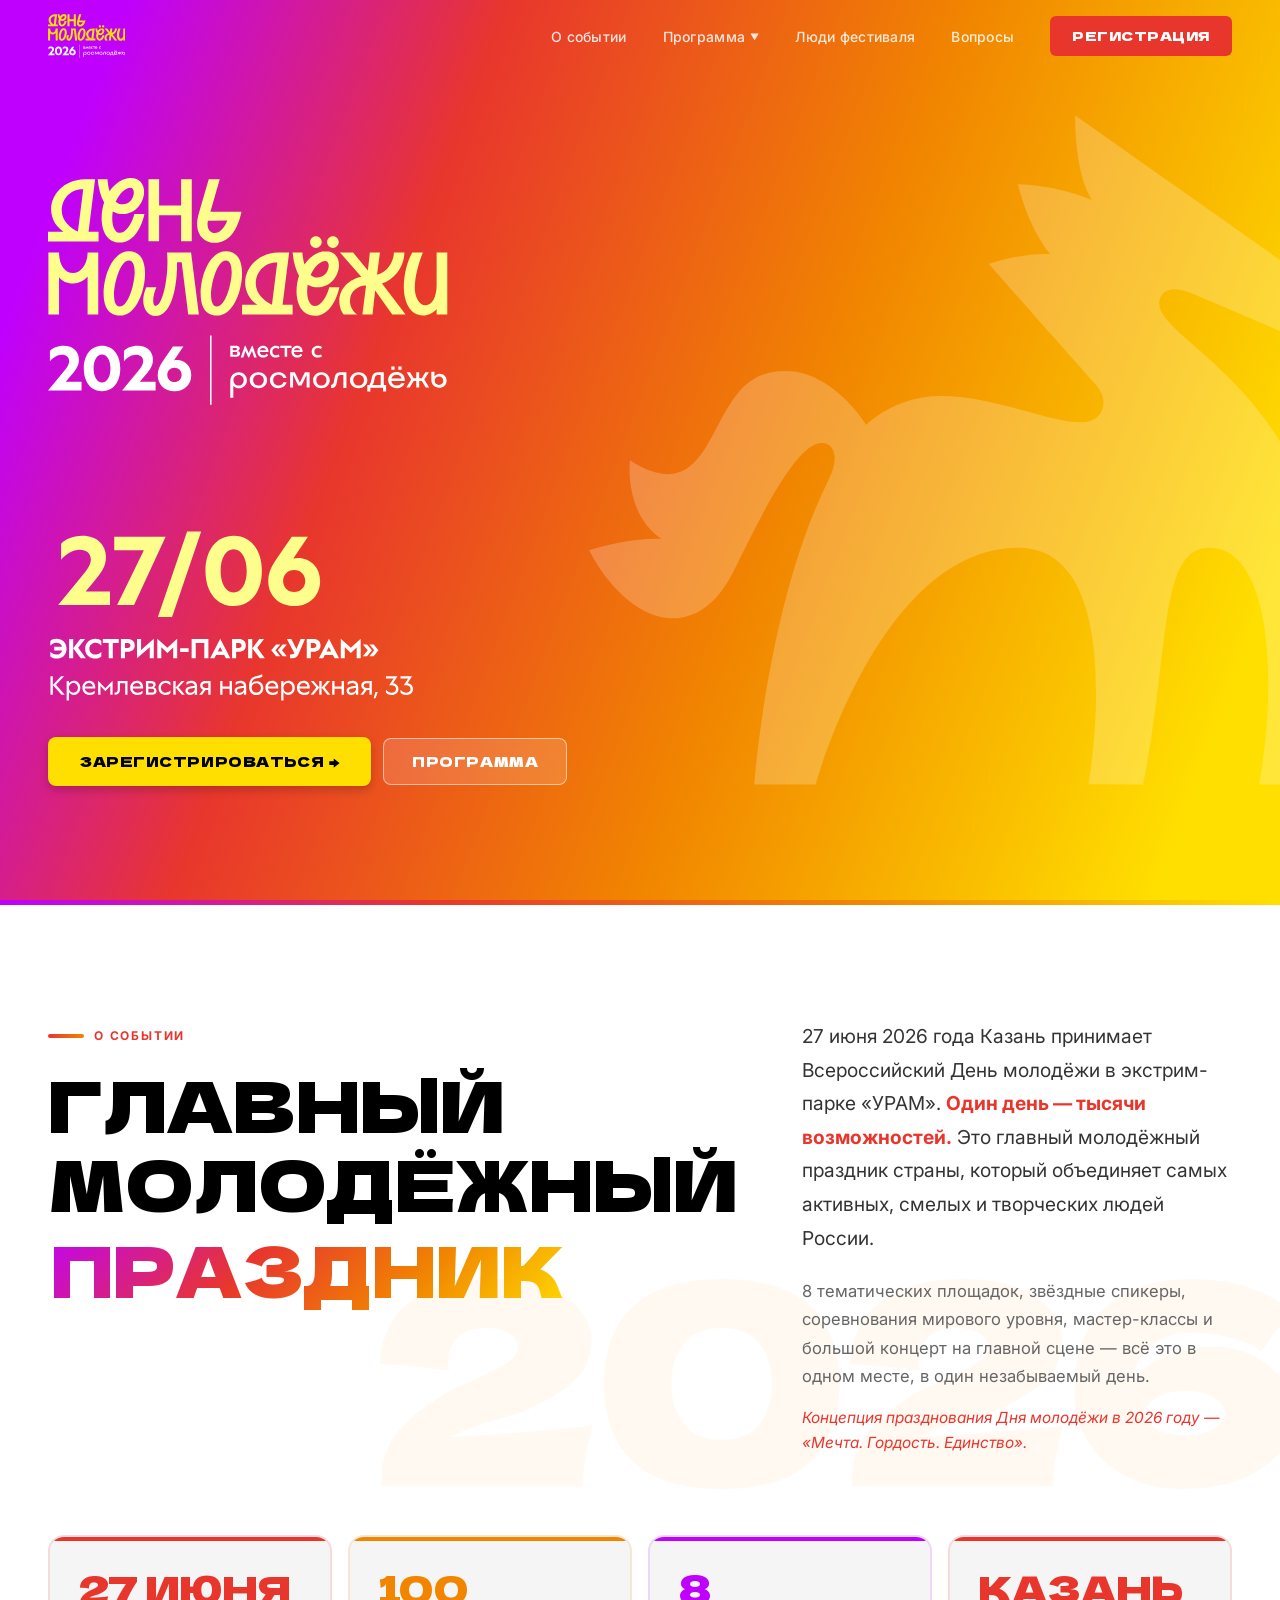
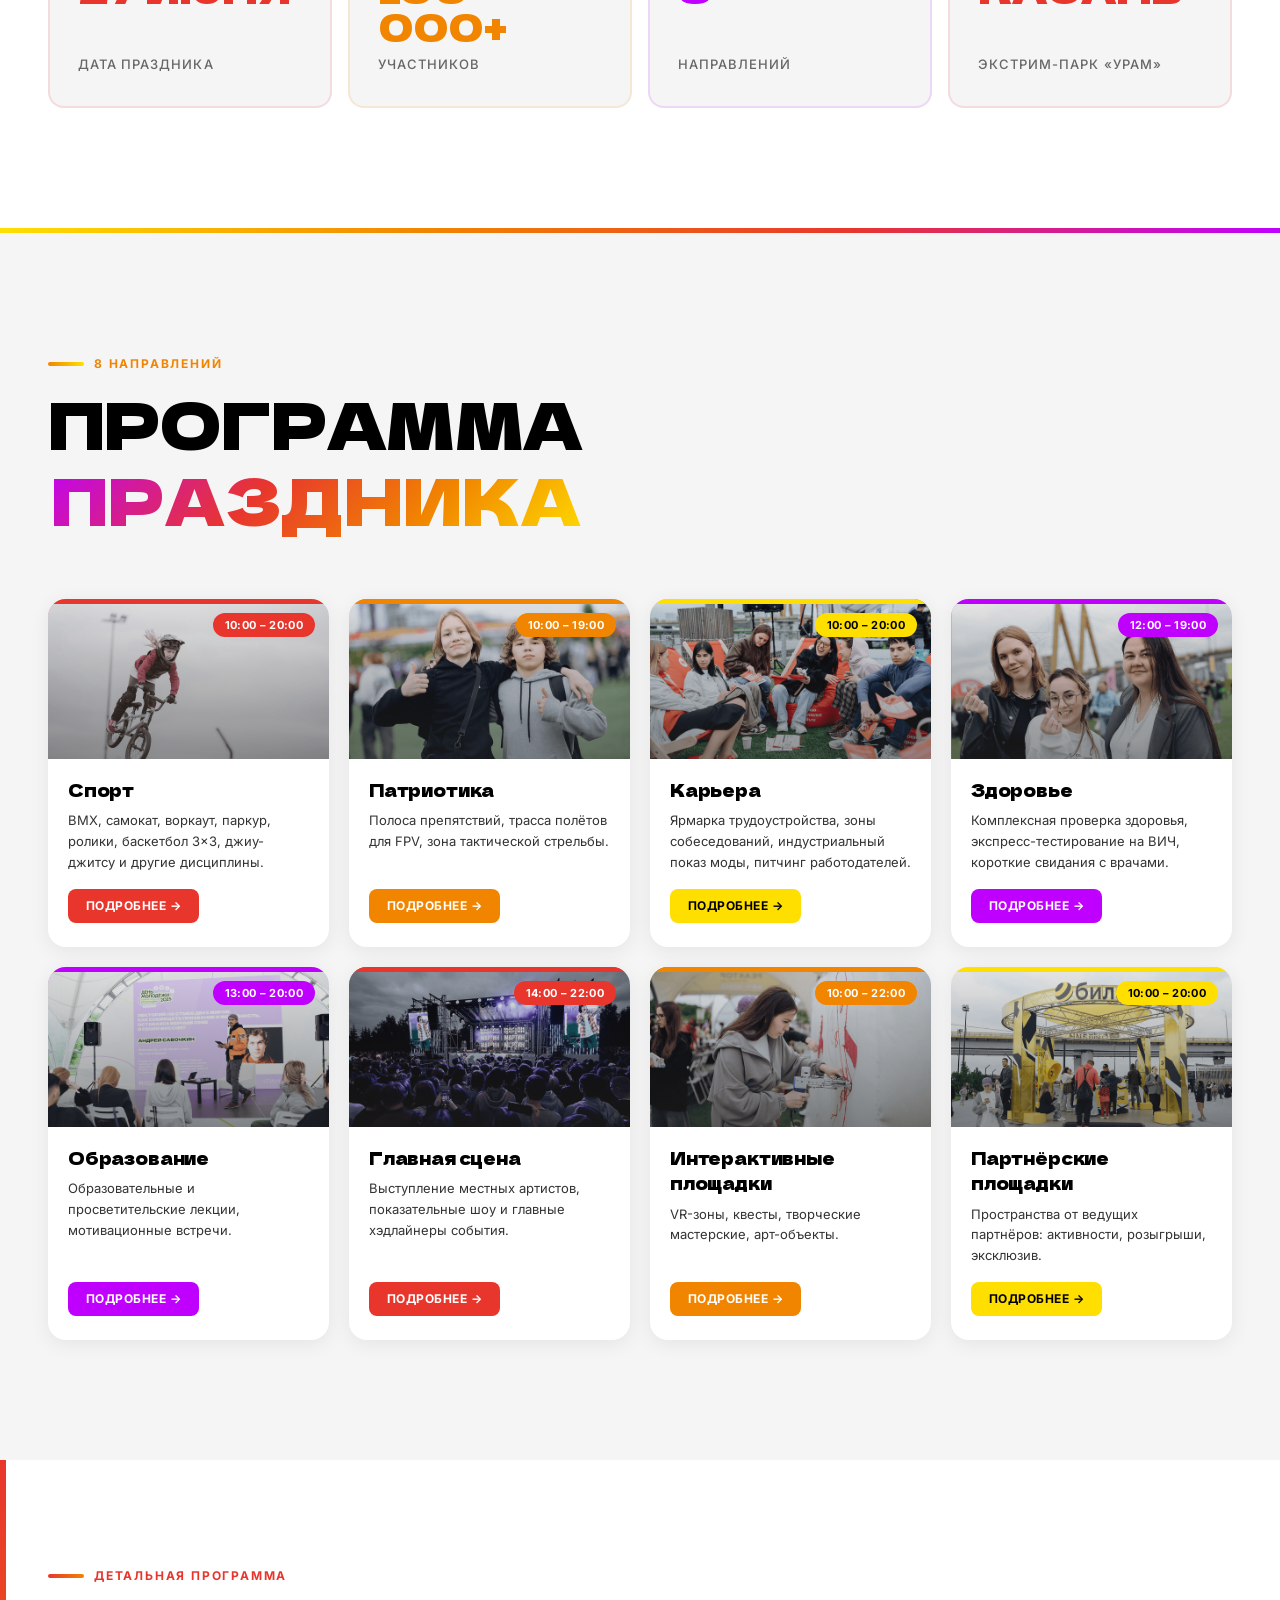
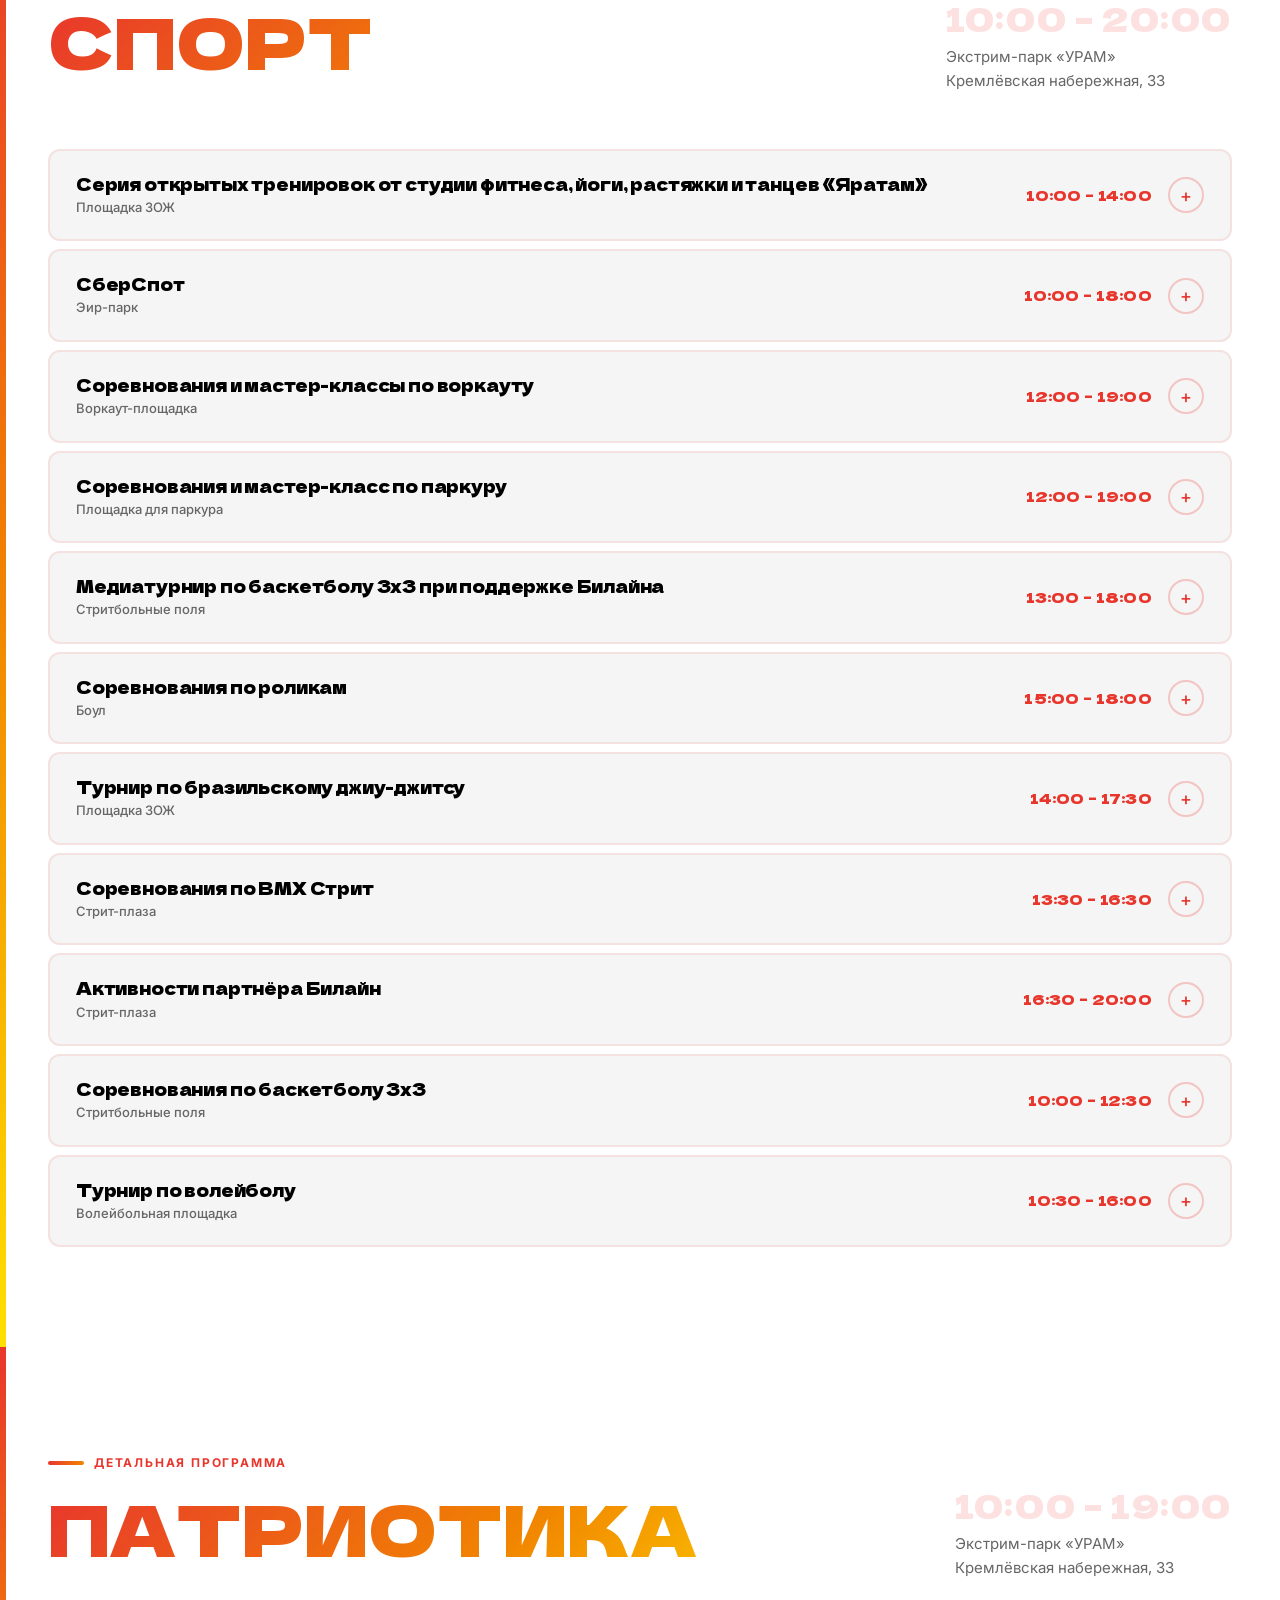
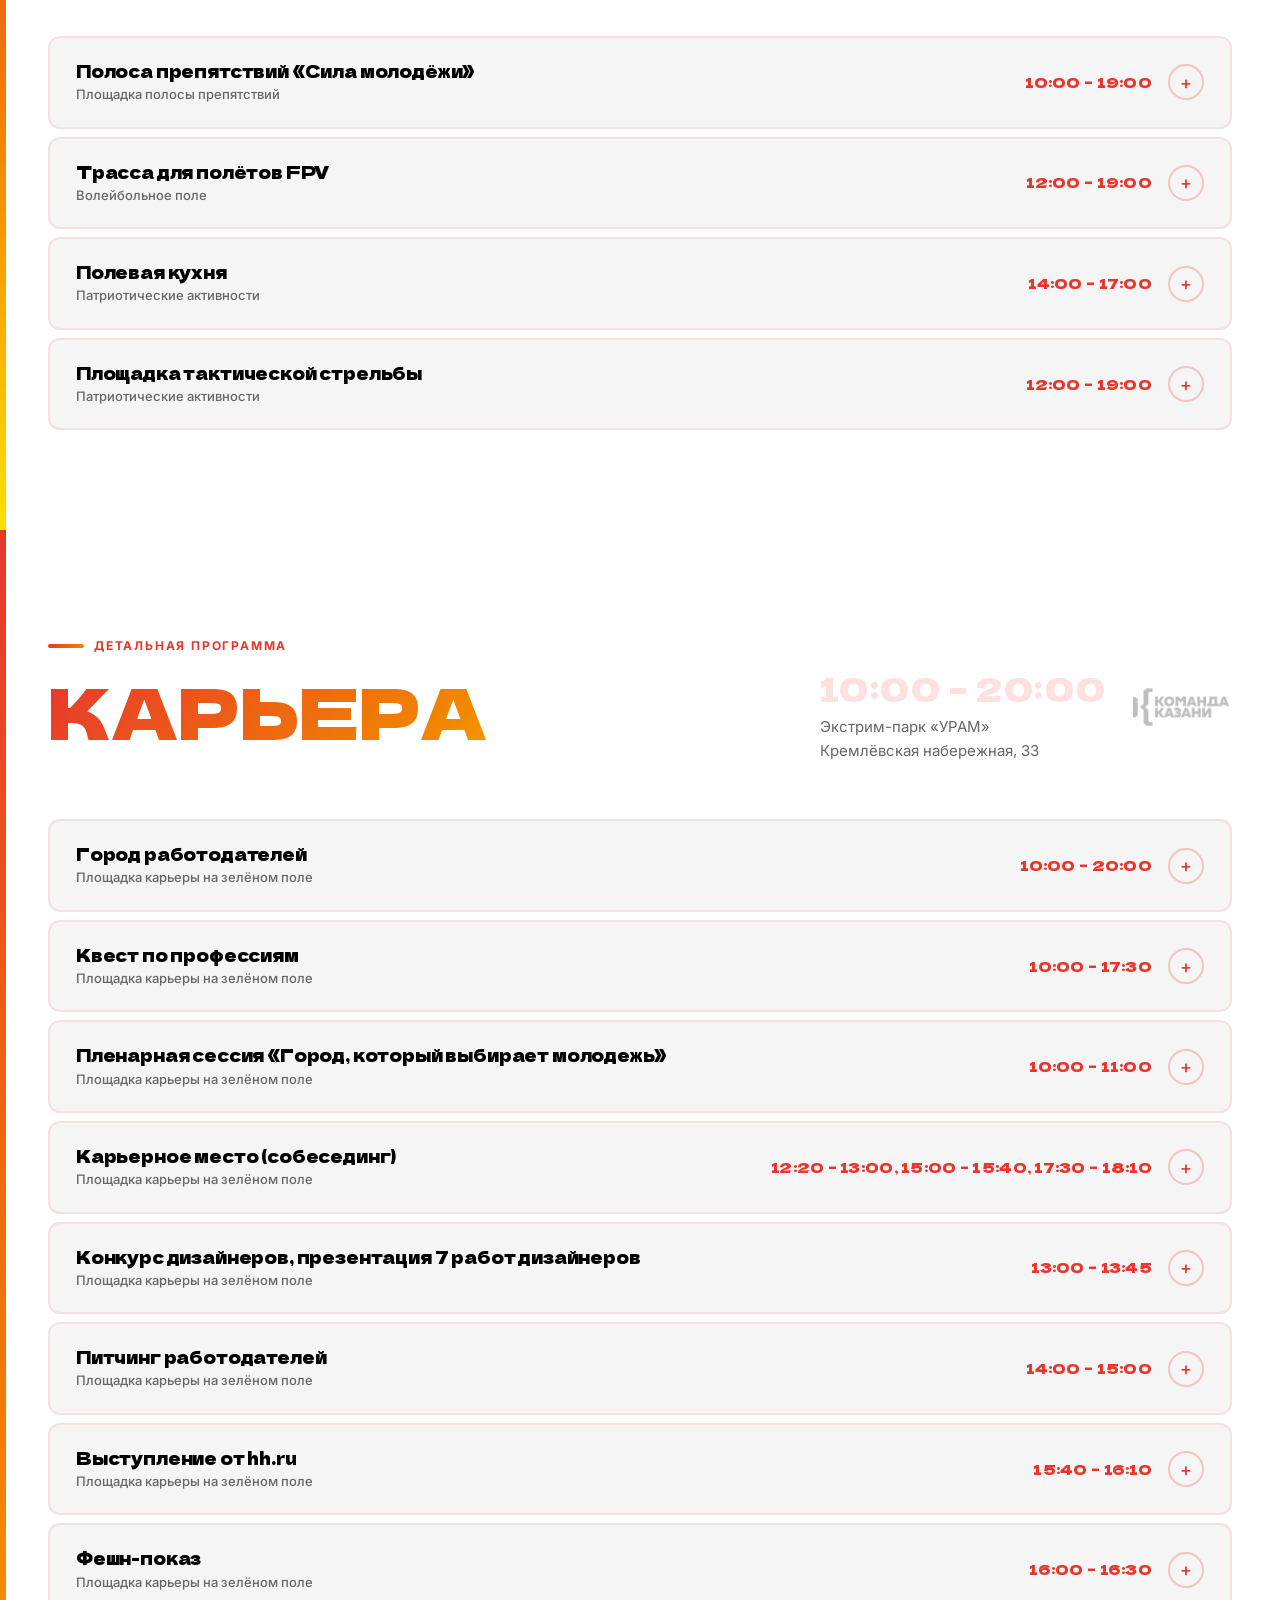
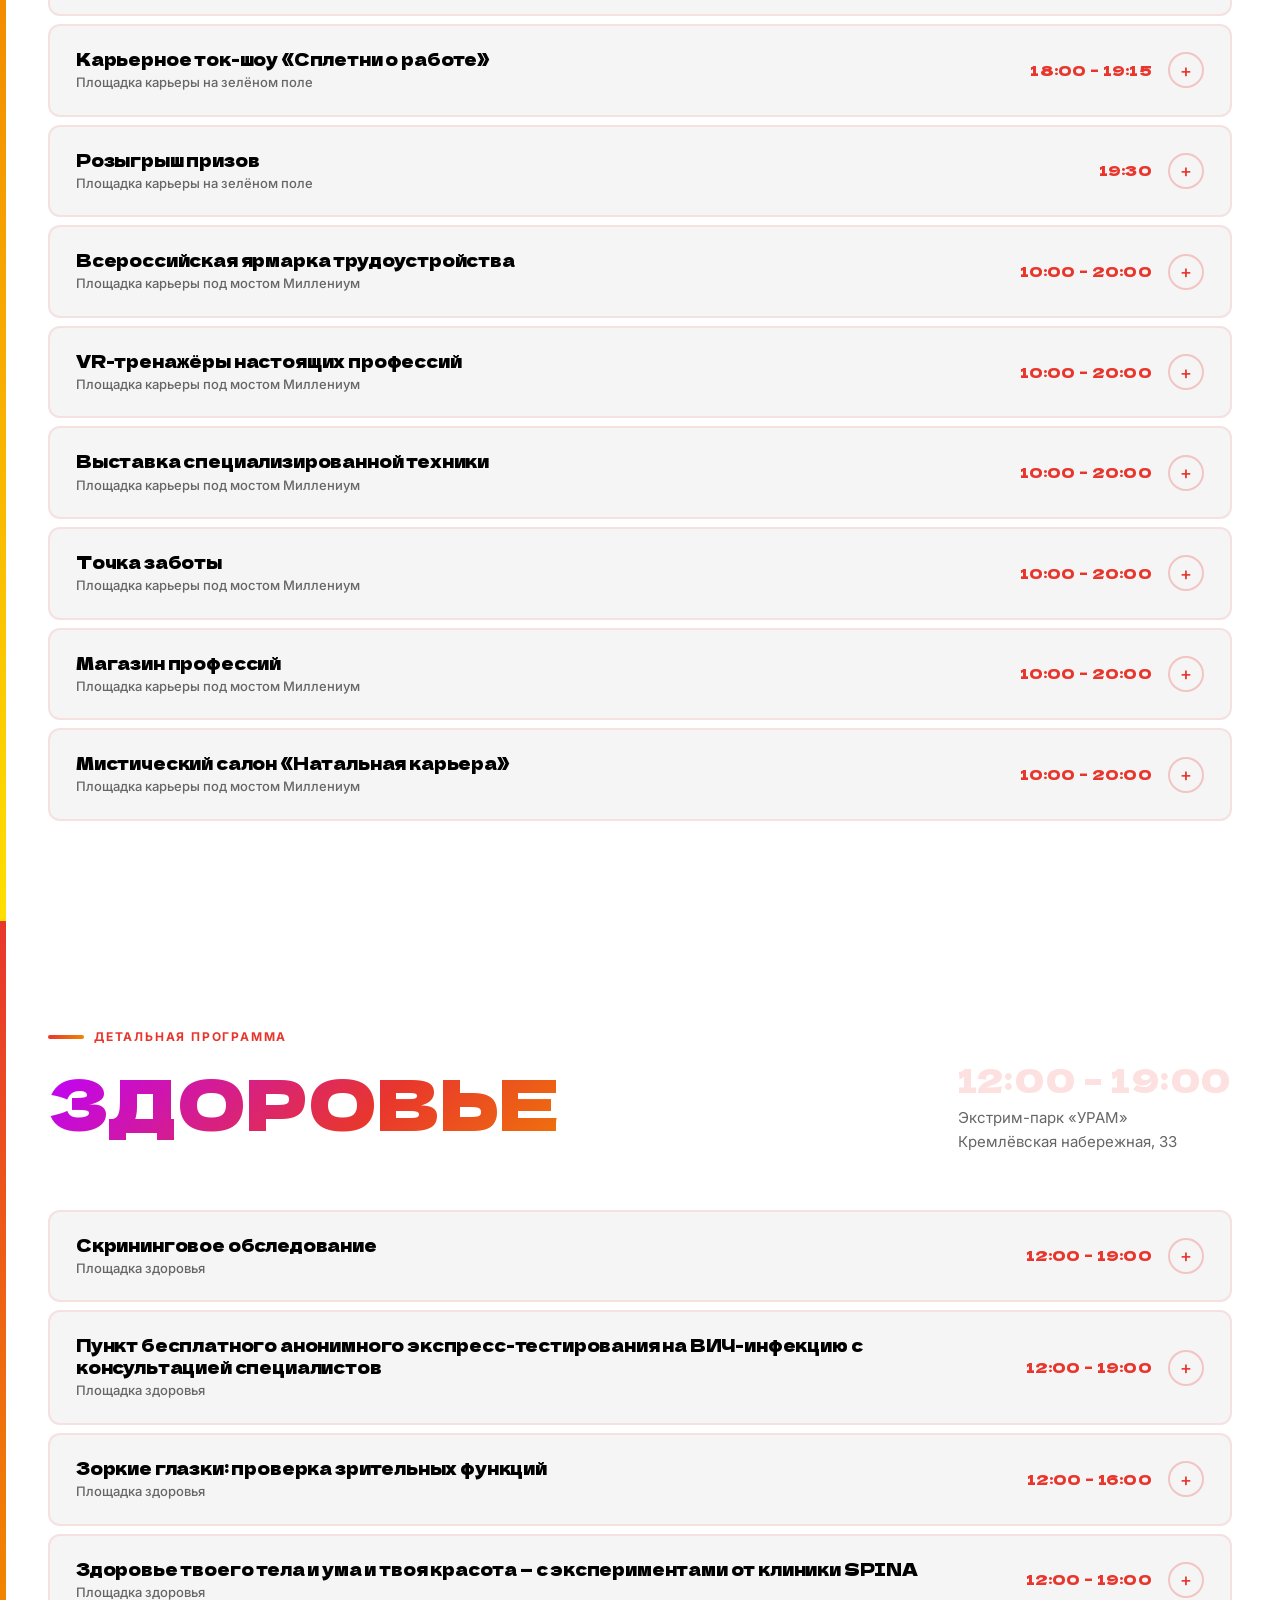
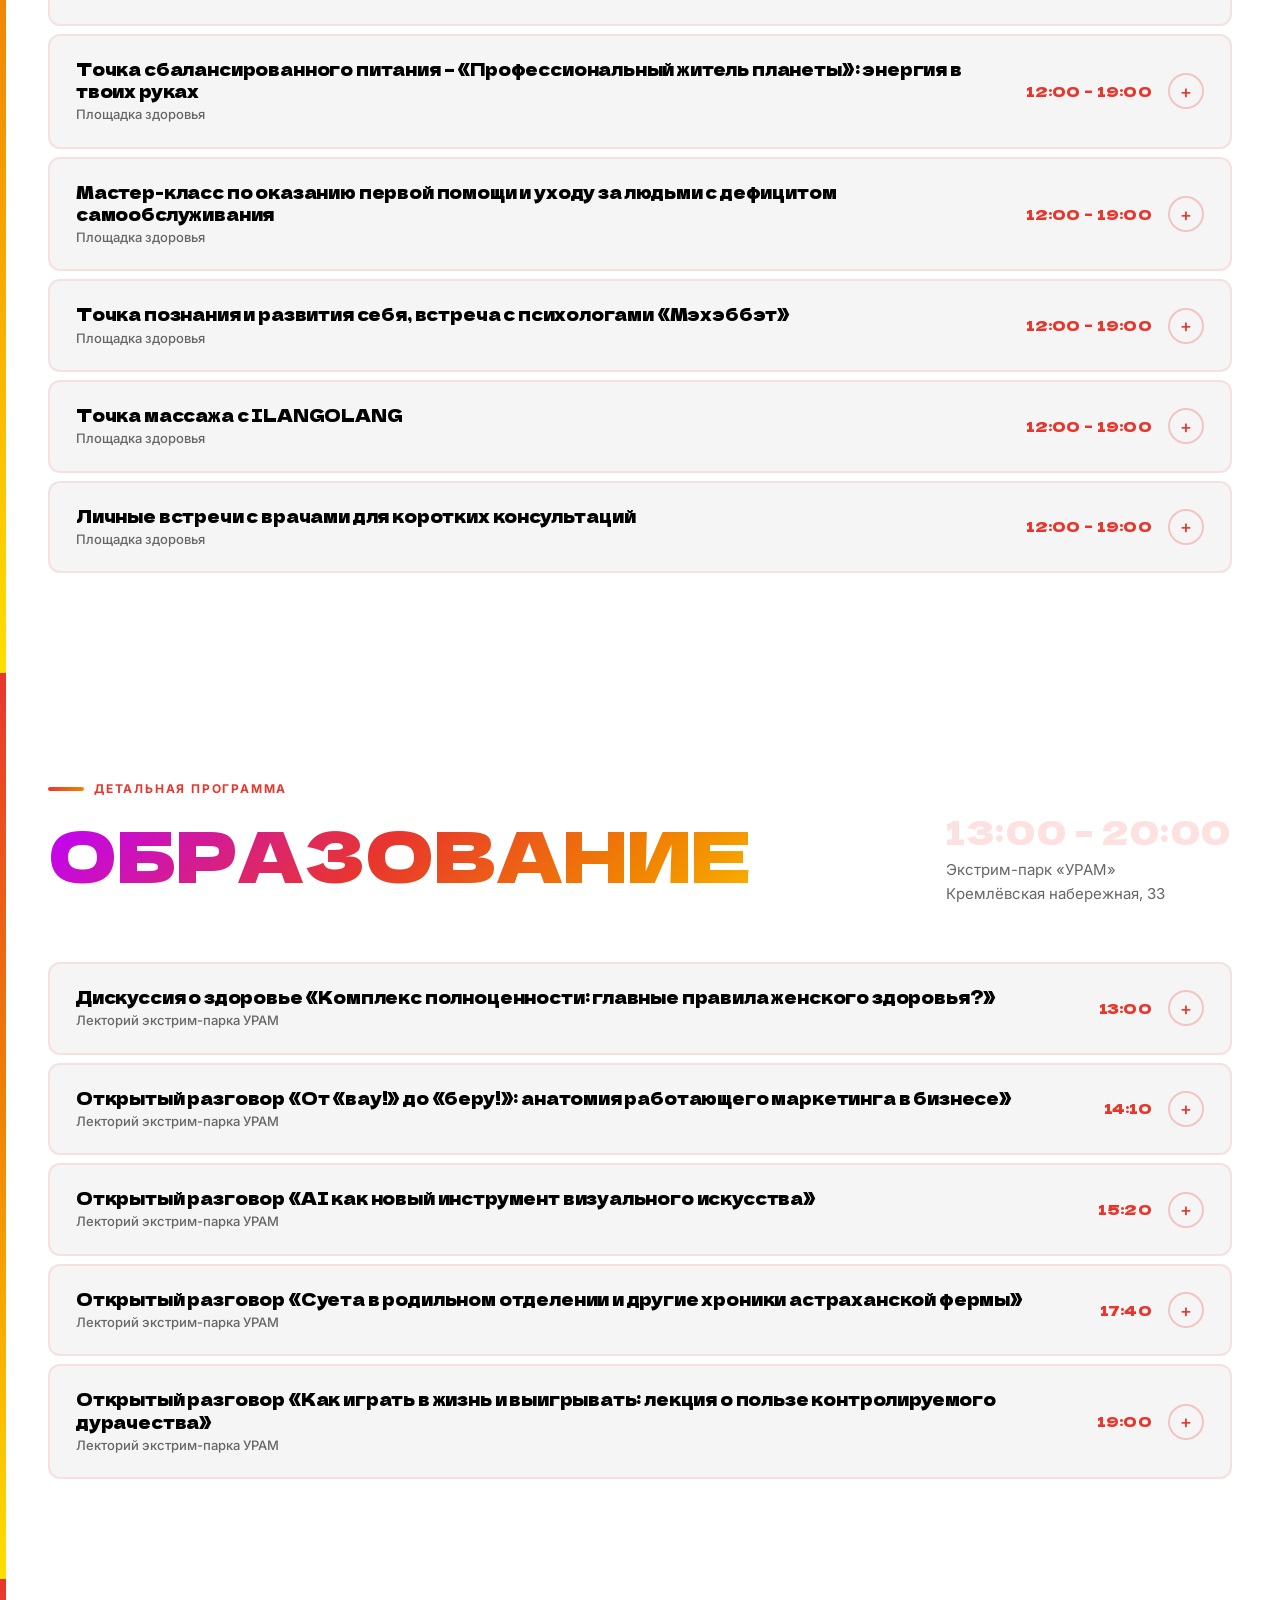
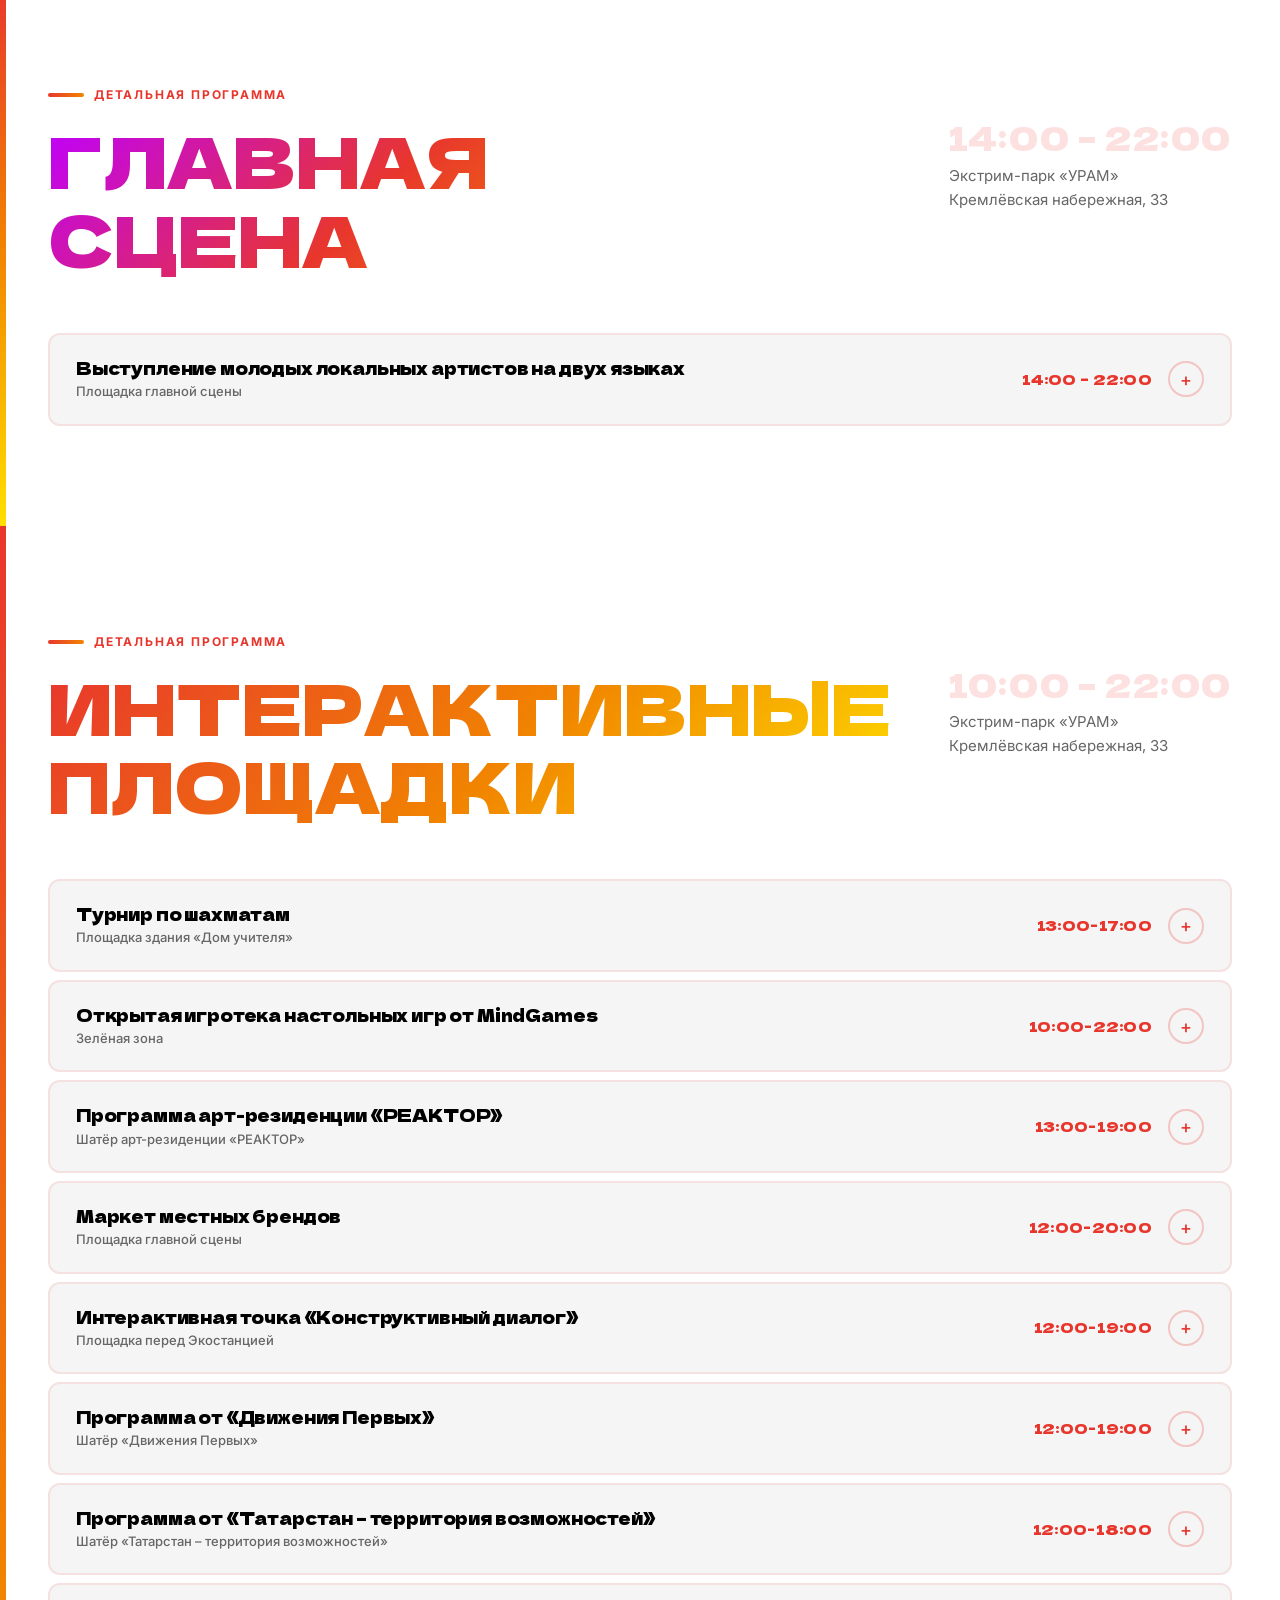
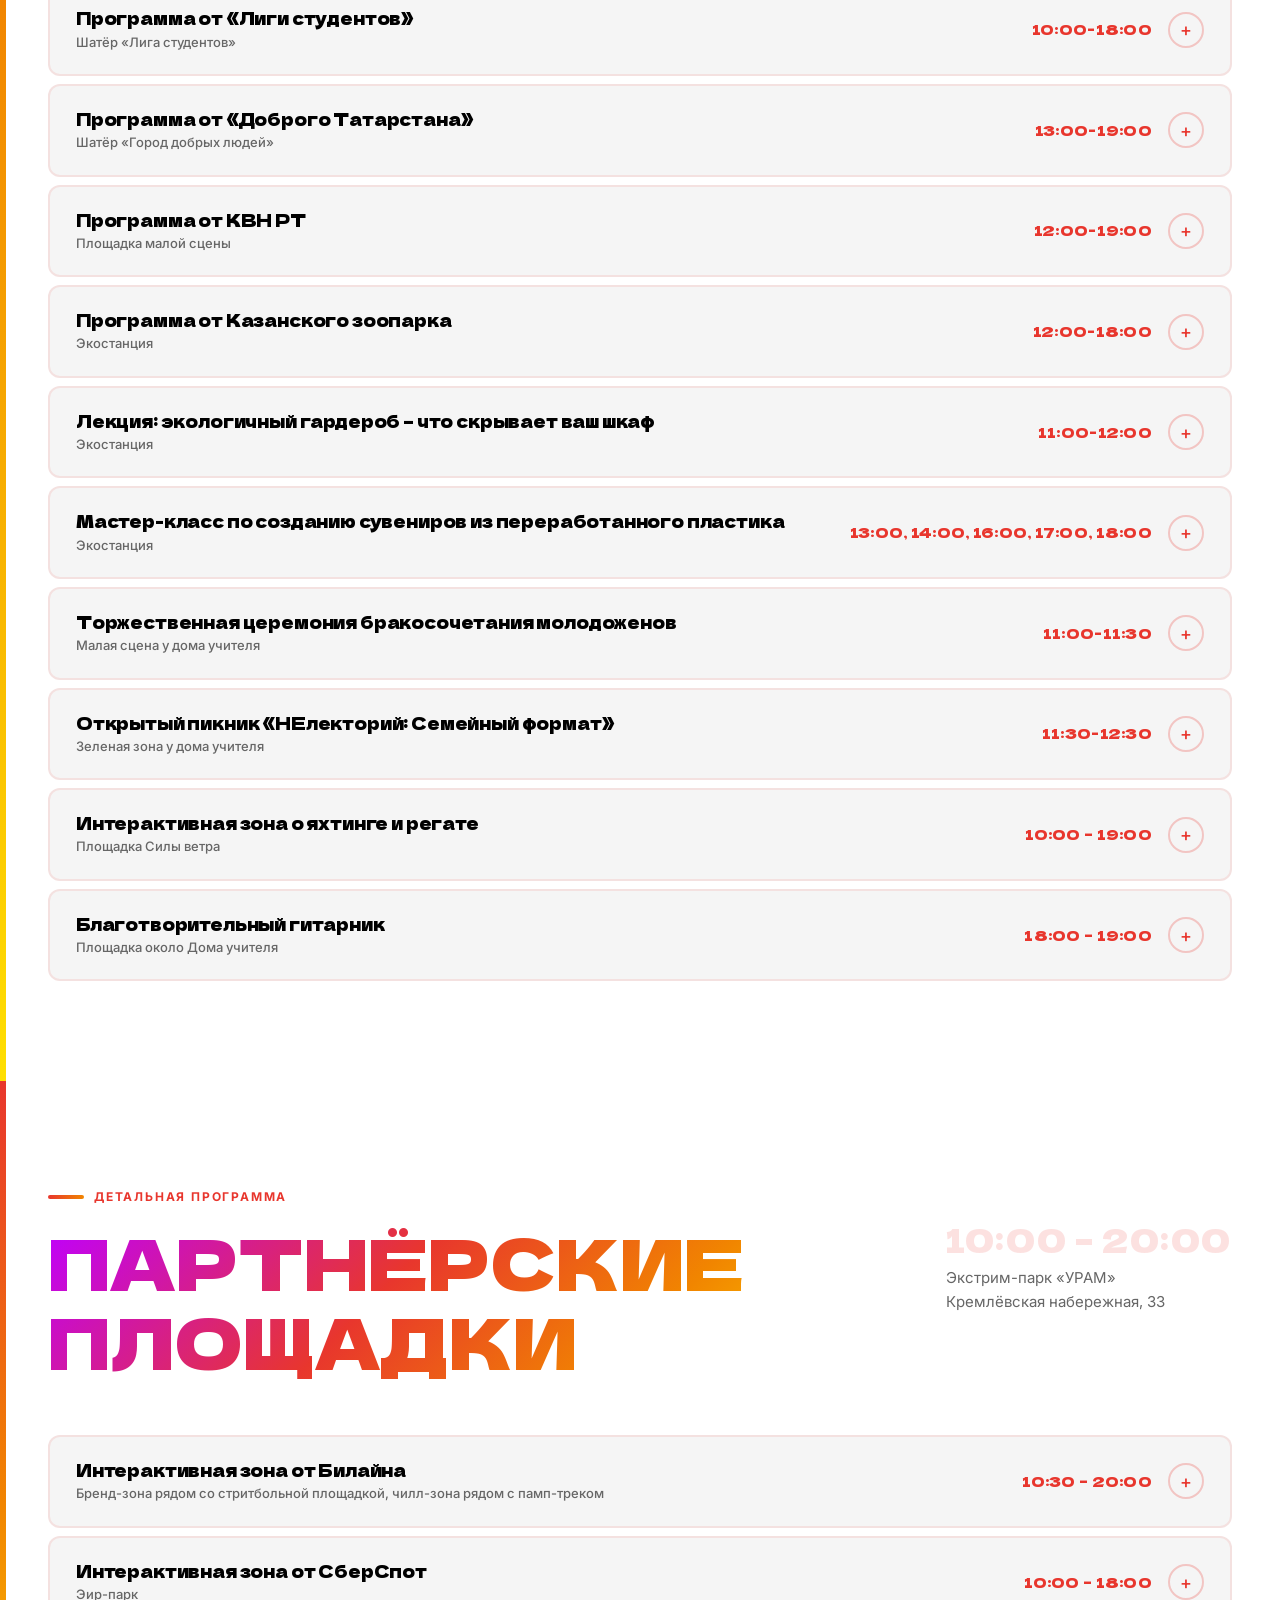
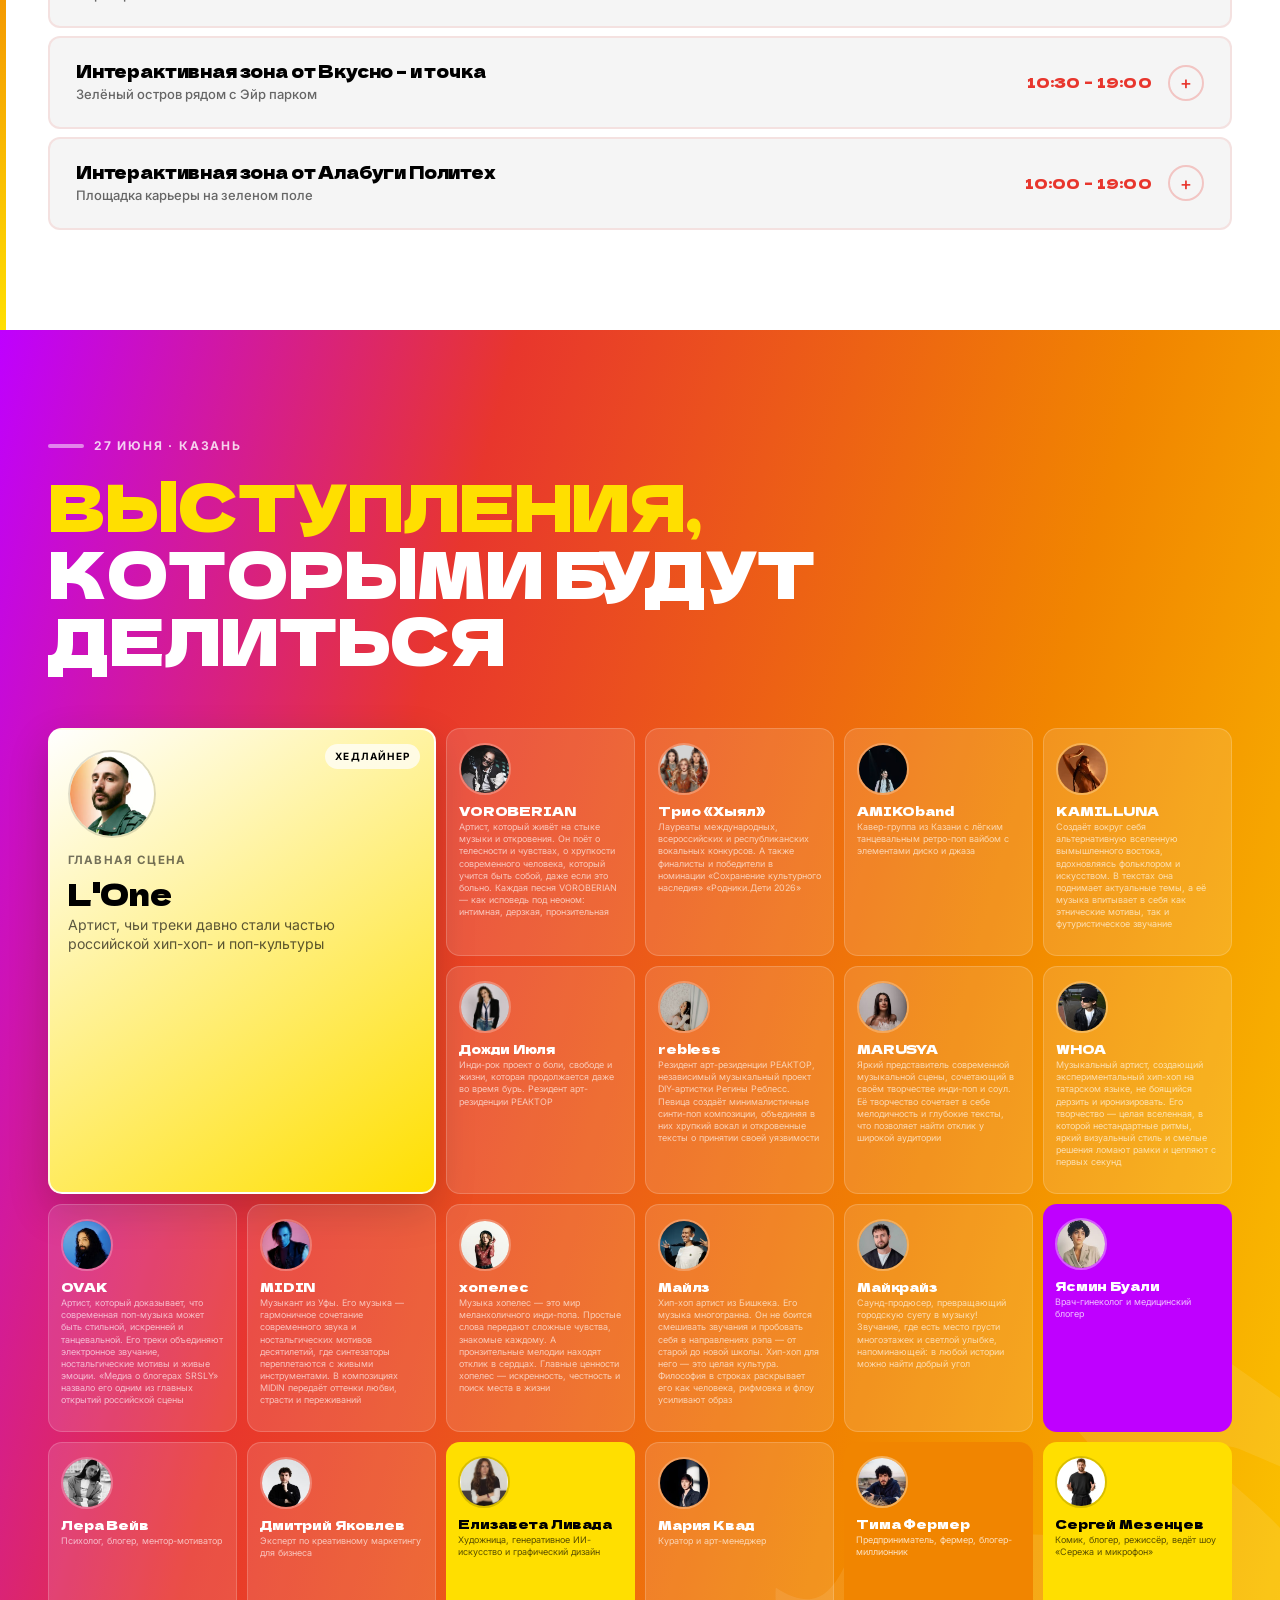
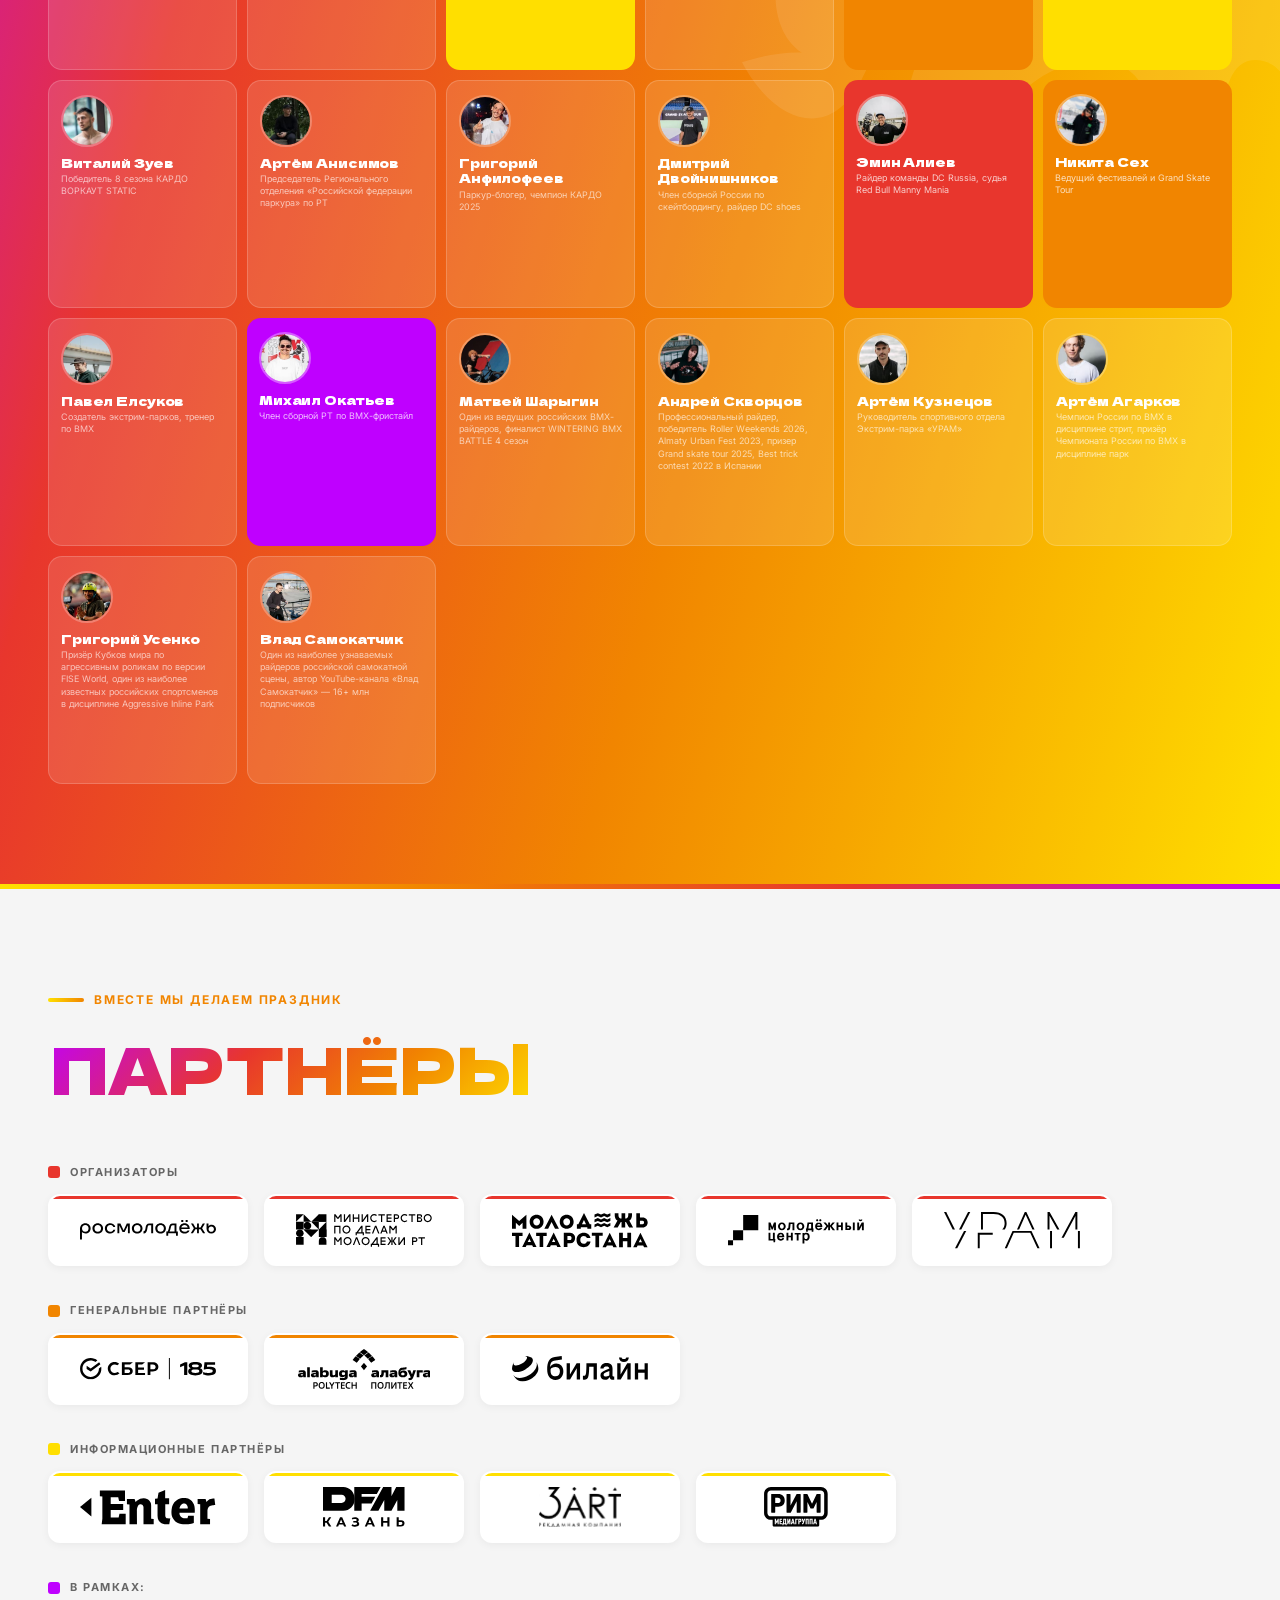
==== commit 55769b10: "Deploying to deploy from @ badbedbett/Youthfestival-deploy@4955db013eb9b37f75c5125b21edb9a9a0468d98 " ====
--- a/index.html
+++ b/index.html
@@ -86,8 +86,8 @@
           document.documentElement.style.setProperty('--program-section-title-size', size + 'px');
         })();
       </script>
-      <script type="module" crossorigin src="/assets/index-B7B22Fgl.js"></script>
-      <link rel="stylesheet" crossorigin href="/assets/index-BRhfXMnp.css">
+      <script type="module" crossorigin src="/assets/index-PlyrFoXK.js"></script>
+      <link rel="stylesheet" crossorigin href="/assets/index-BA8D3Kj_.css">
     </head>
 
     <body>
--- a/assets/index-BA8D3Kj_.css
+++ b/assets/index-BA8D3Kj_.css
@@ -0,0 +1 @@
+@import"https://fonts.googleapis.com/css2?family=Dela+Gothic+One&family=Inter:ital,opsz,wght@0,14..32,100..900;1,14..32,100..900&display=swap";/*! tailwindcss v4.1.12 | MIT License | https://tailwindcss.com */@layer properties{@supports (((-webkit-hyphens:none)) and (not (margin-trim:inline))) or ((-moz-orient:inline) and (not (color:rgb(from red r g b)))){*,:before,:after,::backdrop{--tw-translate-x:0;--tw-translate-y:0;--tw-translate-z:0;--tw-rotate-x:initial;--tw-rotate-y:initial;--tw-rotate-z:initial;--tw-skew-x:initial;--tw-skew-y:initial;--tw-space-x-reverse:0;--tw-border-style:solid;--tw-gradient-position:initial;--tw-gradient-from:#0000;--tw-gradient-via:#0000;--tw-gradient-to:#0000;--tw-gradient-stops:initial;--tw-gradient-via-stops:initial;--tw-gradient-from-position:0%;--tw-gradient-via-position:50%;--tw-gradient-to-position:100%;--tw-leading:initial;--tw-font-weight:initial;--tw-tracking:initial;--tw-ordinal:initial;--tw-slashed-zero:initial;--tw-numeric-figure:initial;--tw-numeric-spacing:initial;--tw-numeric-fraction:initial;--tw-shadow:0 0 #0000;--tw-shadow-color:initial;--tw-shadow-alpha:100%;--tw-inset-shadow:0 0 #0000;--tw-inset-shadow-color:initial;--tw-inset-shadow-alpha:100%;--tw-ring-color:initial;--tw-ring-shadow:0 0 #0000;--tw-inset-ring-color:initial;--tw-inset-ring-shadow:0 0 #0000;--tw-ring-inset:initial;--tw-ring-offset-width:0px;--tw-ring-offset-color:#fff;--tw-ring-offset-shadow:0 0 #0000;--tw-outline-style:solid;--tw-blur:initial;--tw-brightness:initial;--tw-contrast:initial;--tw-grayscale:initial;--tw-hue-rotate:initial;--tw-invert:initial;--tw-opacity:initial;--tw-saturate:initial;--tw-sepia:initial;--tw-drop-shadow:initial;--tw-drop-shadow-color:initial;--tw-drop-shadow-alpha:100%;--tw-drop-shadow-size:initial;--tw-duration:initial;--tw-ease:initial;--tw-content:"";--tw-animation-delay:0s;--tw-animation-direction:normal;--tw-animation-duration:initial;--tw-animation-fill-mode:none;--tw-animation-iteration-count:1;--tw-enter-blur:0;--tw-enter-opacity:1;--tw-enter-rotate:0;--tw-enter-scale:1;--tw-enter-translate-x:0;--tw-enter-translate-y:0;--tw-exit-blur:0;--tw-exit-opacity:1;--tw-exit-rotate:0;--tw-exit-scale:1;--tw-exit-translate-x:0;--tw-exit-translate-y:0}}}@layer theme{:root,:host{--font-sans:ui-sans-serif,system-ui,sans-serif,"Apple Color Emoji","Segoe UI Emoji","Segoe UI Symbol","Noto Color Emoji";--font-mono:ui-monospace,SFMono-Regular,Menlo,Monaco,Consolas,"Liberation Mono","Courier New",monospace;--color-gray-100:oklch(96.7% .003 264.542);--color-black:#000;--color-white:#fff;--spacing:.25rem;--container-sm:24rem;--container-lg:32rem;--text-xs:.75rem;--text-xs--line-height:calc(1/.75);--text-sm:.875rem;--text-sm--line-height:calc(1.25/.875);--text-base:1rem;--text-base--line-height: 1.5 ;--text-lg:1.125rem;--text-lg--line-height:calc(1.75/1.125);--text-xl:1.25rem;--text-2xl:1.5rem;--font-weight-normal:400;--font-weight-medium:500;--font-weight-semibold:600;--font-weight-bold:700;--tracking-tight:-.025em;--tracking-widest:.1em;--leading-relaxed:1.625;--radius-xs:.125rem;--ease-in-out:cubic-bezier(.4,0,.2,1);--animate-pulse:pulse 2s cubic-bezier(.4,0,.6,1)infinite;--aspect-video:16/9;--default-transition-duration:.15s;--default-transition-timing-function:cubic-bezier(.4,0,.2,1);--default-font-family:var(--font-sans);--default-mono-font-family:var(--font-mono);--color-border:var(--border)}}@layer base{*,:after,:before,::backdrop{box-sizing:border-box;border:0 solid;margin:0;padding:0}::file-selector-button{box-sizing:border-box;border:0 solid;margin:0;padding:0}html,:host{-webkit-text-size-adjust:100%;-moz-tab-size:4;tab-size:4;line-height:1.5;font-family:var(--default-font-family,ui-sans-serif,system-ui,sans-serif,"Apple Color Emoji","Segoe UI Emoji","Segoe UI Symbol","Noto Color Emoji");font-feature-settings:var(--default-font-feature-settings,normal);font-variation-settings:var(--default-font-variation-settings,normal);-webkit-tap-highlight-color:transparent}hr{height:0;color:inherit;border-top-width:1px}abbr:where([title]){-webkit-text-decoration:underline dotted;text-decoration:underline dotted}h1,h2,h3,h4,h5,h6{font-size:inherit;font-weight:inherit}a{color:inherit;-webkit-text-decoration:inherit;text-decoration:inherit}b,strong{font-weight:bolder}code,kbd,samp,pre{font-family:var(--default-mono-font-family,ui-monospace,SFMono-Regular,Menlo,Monaco,Consolas,"Liberation Mono","Courier New",monospace);font-feature-settings:var(--default-mono-font-feature-settings,normal);font-variation-settings:var(--default-mono-font-variation-settings,normal);font-size:1em}small{font-size:80%}sub,sup{vertical-align:baseline;font-size:75%;line-height:0;position:relative}sub{bottom:-.25em}sup{top:-.5em}table{text-indent:0;border-color:inherit;border-collapse:collapse}:-moz-focusring{outline:auto}progress{vertical-align:baseline}summary{display:list-item}ol,ul,menu{list-style:none}img,svg,video,canvas,audio,iframe,embed,object{vertical-align:middle;display:block}img,video{max-width:100%;height:auto}button,input,select,optgroup,textarea{font:inherit;font-feature-settings:inherit;font-variation-settings:inherit;letter-spacing:inherit;color:inherit;opacity:1;background-color:#0000;border-radius:0}::file-selector-button{font:inherit;font-feature-settings:inherit;font-variation-settings:inherit;letter-spacing:inherit;color:inherit;opacity:1;background-color:#0000;border-radius:0}:where(select:is([multiple],[size])) optgroup{font-weight:bolder}:where(select:is([multiple],[size])) optgroup option{padding-inline-start:20px}::file-selector-button{margin-inline-end:4px}::placeholder{opacity:1}@supports (not ((-webkit-appearance:-apple-pay-button))) or (contain-intrinsic-size:1px){::placeholder{color:currentColor}@supports (color:color-mix(in lab,red,red)){::placeholder{color:color-mix(in oklab,currentcolor 50%,transparent)}}}textarea{resize:vertical}::-webkit-search-decoration{-webkit-appearance:none}::-webkit-date-and-time-value{min-height:1lh;text-align:inherit}::-webkit-datetime-edit{display:inline-flex}::-webkit-datetime-edit-fields-wrapper{padding:0}::-webkit-datetime-edit{padding-block:0}::-webkit-datetime-edit-year-field{padding-block:0}::-webkit-datetime-edit-month-field{padding-block:0}::-webkit-datetime-edit-day-field{padding-block:0}::-webkit-datetime-edit-hour-field{padding-block:0}::-webkit-datetime-edit-minute-field{padding-block:0}::-webkit-datetime-edit-second-field{padding-block:0}::-webkit-datetime-edit-millisecond-field{padding-block:0}::-webkit-datetime-edit-meridiem-field{padding-block:0}::-webkit-calendar-picker-indicator{line-height:1}:-moz-ui-invalid{box-shadow:none}button,input:where([type=button],[type=reset],[type=submit]){-webkit-appearance:button;-moz-appearance:button;appearance:button}::file-selector-button{-webkit-appearance:button;-moz-appearance:button;appearance:button}::-webkit-inner-spin-button{height:auto}::-webkit-outer-spin-button{height:auto}[hidden]:where(:not([hidden=until-found])){display:none!important}*{border-color:var(--border);outline-color:var(--ring)}@supports (color:color-mix(in lab,red,red)){*{outline-color:color-mix(in oklab,var(--ring)50%,transparent)}}body{background-color:var(--background);color:var(--foreground)}html{font-size:var(--font-size)}h1{font-size:var(--text-2xl);font-weight:var(--font-weight-medium);line-height:1.5}h2{font-size:var(--text-xl);font-weight:var(--font-weight-medium);line-height:1.5}h3{font-size:var(--text-lg);font-weight:var(--font-weight-medium);line-height:1.5}h4,label,button{font-size:var(--text-base);font-weight:var(--font-weight-medium);line-height:1.5}input{font-size:var(--text-base);font-weight:var(--font-weight-normal);line-height:1.5}}@layer components;@layer utilities{.\@container\/card-header{container:card-header/inline-size}.pointer-events-none{pointer-events:none}.invisible{visibility:hidden}.visible{visibility:visible}.sr-only{clip:rect(0,0,0,0);white-space:nowrap;border-width:0;width:1px;height:1px;margin:-1px;padding:0;position:absolute;overflow:hidden}.absolute{position:absolute}.fixed{position:fixed}.relative{position:relative}.inset-0{inset:calc(var(--spacing)*0)}.inset-\[-0\.03\%_0\.06\%_0\.37\%_0\.01\%\]{top:-.03%;right:.06%;bottom:.37%;left:.01%}.inset-\[-0\.3px_0\]{top:-.3px;right:0;bottom:-.3px;left:0}.inset-\[-5\.62\%_-7\%_-9\.69\%_-6\.59\%\]{top:-5.62%;right:-7%;bottom:-9.69%;left:-6.59%}.inset-\[0\.01\%_0\.06\%_0\.32\%_0\]{top:.01%;right:.06%;bottom:.32%;left:0}.inset-\[0\.01\%_0\.43\%_0\.8\%_0\]{top:.01%;right:.43%;bottom:.8%;left:0}.inset-\[0\.03\%_0_1\.36\%_0\]{top:.03%;right:0;bottom:1.36%;left:0}.inset-\[0_0\.13\%_0\.8\%_0\.08\%\]{top:0;right:.13%;bottom:.8%;left:.08%}.inset-\[0_0_0\.8\%_0\]{top:0;right:0;bottom:.8%;left:0}.inset-\[0_0_0_-22\.29\%\]{top:0;right:0;bottom:0;left:-22.29%}.inset-\[0_0_1\.4\%_0\]{top:0;right:0;bottom:1.4%;left:0}.inset-\[13\.2\%_0\]{top:13.2%;right:0;bottom:13.2%;left:0}.inset-\[102\.45\%_5\.3\%_-10\.16\%_4\.14\%\]{top:102.45%;right:5.3%;bottom:-10.16%;left:4.14%}.inset-\[102\.45\%_27\.25\%_-10\.13\%_64\.93\%\]{top:102.45%;right:27.25%;bottom:-10.13%;left:64.93%}.inset-\[102\.45\%_55\%_-10\.16\%_42\.15\%\]{top:102.45%;right:55%;bottom:-10.16%;left:42.15%}.inset-\[103\.9\%_90\.34\%_-8\.46\%_4\.14\%\]{top:103.9%;right:90.34%;bottom:-8.46%;left:4.14%}.inset-\[103\.47\%_5\.3\%_-9\.01\%_91\.22\%\]{top:103.47%;right:5.3%;bottom:-9.01%;left:91.22%}.inset-\[103\.61\%_76\.33\%_-8\.9\%_16\.42\%\]{top:103.61%;right:76.33%;bottom:-8.9%;left:16.42%}.inset-\[104\.2\%_15\.54\%_-8\.31\%_79\.51\%\]{top:104.2%;right:15.54%;bottom:-8.31%;left:79.51%}.inset-\[104\.2\%_41\.83\%_-8\.13\%_51\.75\%\]{top:104.2%;right:41.83%;bottom:-8.13%;left:51.75%}.inset-\[104\.05\%_64\.6\%_-8\.4\%_30\.42\%\]{top:104.05%;right:64.6%;bottom:-8.4%;left:30.42%}.inset-x-0{inset-inline:calc(var(--spacing)*0)}.inset-y-0{inset-block:calc(var(--spacing)*0)}.-top-12{top:calc(var(--spacing)*-12)}.top-0{top:calc(var(--spacing)*0)}.top-1\.5{top:calc(var(--spacing)*1.5)}.top-1\/2{top:50%}.top-3\.5{top:calc(var(--spacing)*3.5)}.top-4{top:calc(var(--spacing)*4)}.top-\[-0\.1px\]{top:-.1px}.top-\[-0\.2px\]{top:-.2px}.top-\[-0\.3px\]{top:-.3px}.top-\[-0\.05px\]{top:-.05px}.top-\[-0\.6px\]{top:-.6px}.top-\[-0\.26px\]{top:-.26px}.top-\[-0\.36px\]{top:-.36px}.top-\[-0\.46px\]{top:-.46px}.top-\[-0\.48px\]{top:-.48px}.top-\[-0\.69px\]{top:-.69px}.top-\[-1px\]{top:-1px}.top-\[-7\.04px\]{top:-7.04px}.top-\[-20\.7px\]{top:-20.7px}.top-\[-42px\]{top:-42px}.top-\[-44\.36px\]{top:-44.36px}.top-\[-64\.55px\]{top:-64.55px}.top-\[0\.2px\]{top:.2px}.top-\[0\.05px\]{top:.05px}.top-\[0\.6px\]{top:.6px}.top-\[0\.15px\]{top:.15px}.top-\[0\.18px\]{top:.18px}.top-\[0\.19px\]{top:.19px}.top-\[0\.28px\]{top:.28px}.top-\[0\.34px\]{top:.34px}.top-\[0\.44px\]{top:.44px}.top-\[0\.45px\]{top:.45px}.top-\[1\.6px\]{top:1.6px}.top-\[1\.41px\]{top:1.41px}.top-\[1px\]{top:1px}.top-\[3\.8px\]{top:3.8px}.top-\[4\.25px\]{top:4.25px}.top-\[6\.6px\]{top:6.6px}.top-\[6px\]{top:6px}.top-\[7\.9px\]{top:7.9px}.top-\[9\.1px\]{top:9.1px}.top-\[11\.4px\]{top:11.4px}.top-\[13\.75px\]{top:13.75px}.top-\[13px\]{top:13px}.top-\[14\.94px\]{top:14.94px}.top-\[18\.39px\]{top:18.39px}.top-\[22\.8px\]{top:22.8px}.top-\[22px\]{top:22px}.top-\[23\.55px\]{top:23.55px}.top-\[25\.85px\]{top:25.85px}.top-\[27\.85px\]{top:27.85px}.top-\[33\.35px\]{top:33.35px}.top-\[48\.8px\]{top:48.8px}.top-\[50\%\]{top:50%}.top-\[52\.65px\]{top:52.65px}.top-\[53\.65px\]{top:53.65px}.top-\[60\%\]{top:60%}.top-\[118\.03px\]{top:118.03px}.top-\[119\.6px\]{top:119.6px}.top-\[192\.44px\]{top:192.44px}.top-\[266\.43px\]{top:266.43px}.top-\[347\.51px\]{top:347.51px}.top-\[390\.2px\]{top:390.2px}.top-\[395\.93px\]{top:395.93px}.top-\[calc\(50\%\+0\.5px\)\]{top:calc(50% + .5px)}.top-\[calc\(50\%\+0\.27px\)\]{top:calc(50% + .27px)}.top-\[calc\(50\%\+0\.34px\)\]{top:calc(50% + .34px)}.top-\[calc\(50\%\+0\.36px\)\]{top:calc(50% + .36px)}.top-full{top:100%}.-right-12{right:calc(var(--spacing)*-12)}.right-0{right:calc(var(--spacing)*0)}.right-1{right:calc(var(--spacing)*1)}.right-2{right:calc(var(--spacing)*2)}.right-3{right:calc(var(--spacing)*3)}.right-4{right:calc(var(--spacing)*4)}.right-\[48px\]{right:48px}.-bottom-12{bottom:calc(var(--spacing)*-12)}.bottom-0{bottom:calc(var(--spacing)*0)}.bottom-\[0\.04px\]{bottom:.04px}.bottom-\[0\.26px\]{bottom:.26px}.bottom-\[0\.76px\]{bottom:.76px}.bottom-\[37\.81px\]{bottom:37.81px}.-left-12{left:calc(var(--spacing)*-12)}.left-0{left:calc(var(--spacing)*0)}.left-1{left:calc(var(--spacing)*1)}.left-1\/2{left:50%}.left-2{left:calc(var(--spacing)*2)}.left-\[-0\.1px\]{left:-.1px}.left-\[-0\.2px\]{left:-.2px}.left-\[-0\.03px\]{left:-.03px}.left-\[-0\.3px\]{left:-.3px}.left-\[-0\.06px\]{left:-.06px}.left-\[-0\.08px\]{left:-.08px}.left-\[-0\.16px\]{left:-.16px}.left-\[-0\.18px\]{left:-.18px}.left-\[-0\.21px\]{left:-.21px}.left-\[-0\.23px\]{left:-.23px}.left-\[-0\.24px\]{left:-.24px}.left-\[-2\.1px\]{left:-2.1px}.left-\[-2\.05px\]{left:-2.05px}.left-\[-3\.94px\]{left:-3.94px}.left-\[-5\.99px\]{left:-5.99px}.left-\[-7\.04px\]{left:-7.04px}.left-\[-16\.75px\]{left:-16.75px}.left-\[0\.1px\]{left:.1px}.left-\[0\.3px\]{left:.3px}.left-\[0\.4px\]{left:.4px}.left-\[0\.24px\]{left:.24px}.left-\[1\.5px\]{left:1.5px}.left-\[1\.6px\]{left:1.6px}.left-\[2px\]{left:2px}.left-\[11\.96px\]{left:11.96px}.left-\[11\.98px\]{left:11.98px}.left-\[12\.13px\]{left:12.13px}.left-\[12\.14px\]{left:12.14px}.left-\[12\.21px\]{left:12.21px}.left-\[14px\]{left:14px}.left-\[16px\]{left:16px}.left-\[26px\]{left:26px}.left-\[48px\]{left:48px}.left-\[50\%\]{left:50%}.left-\[65\.76px\]{left:65.76px}.left-\[66\.96px\]{left:66.96px}.left-\[67\.29px\]{left:67.29px}.left-\[85\.55px\]{left:85.55px}.left-\[87\.14px\]{left:87.14px}.left-\[90px\]{left:90px}.left-\[95\.9px\]{left:95.9px}.left-\[99px\]{left:99px}.left-\[107\.11px\]{left:107.11px}.left-\[121px\]{left:121px}.left-\[126\.46px\]{left:126.46px}.left-\[130\.4px\]{left:130.4px}.left-\[130\.48px\]{left:130.48px}.left-\[130px\]{left:130px}.left-\[135\.08px\]{left:135.08px}.left-\[135\.24px\]{left:135.24px}.left-\[137\.06px\]{left:137.06px}.left-\[137\.23px\]{left:137.23px}.left-\[137\.31px\]{left:137.31px}.left-\[140\.01px\]{left:140.01px}.left-\[142px\]{left:142px}.left-\[158\.68px\]{left:158.68px}.left-\[163\.34px\]{left:163.34px}.left-\[184\.51px\]{left:184.51px}.left-\[187\.88px\]{left:187.88px}.left-\[194px\]{left:194px}.left-\[214\.93px\]{left:214.93px}.left-\[222\.11px\]{left:222.11px}.left-\[222px\]{left:222px}.left-\[226\.69px\]{left:226.69px}.left-\[228\.11px\]{left:228.11px}.left-\[236\.65px\]{left:236.65px}.left-\[270\.2px\]{left:270.2px}.left-\[271\.1px\]{left:271.1px}.left-\[283px\]{left:283px}.left-\[294px\]{left:294px}.left-\[328\.64px\]{left:328.64px}.left-\[330\.18px\]{left:330.18px}.left-\[370\.93px\]{left:370.93px}.left-\[388px\]{left:388px}.left-\[429\.89px\]{left:429.89px}.left-\[433px\]{left:433px}.left-\[444\.69px\]{left:444.69px}.left-\[499\.15px\]{left:499.15px}.left-\[534\.09px\]{left:534.09px}.left-\[540\.5px\]{left:540.5px}.left-\[542\.1px\]{left:542.1px}.left-\[552\.4px\]{left:552.4px}.left-\[644\.86px\]{left:644.86px}.left-\[678\.9px\]{left:678.9px}.left-\[741\.86px\]{left:741.86px}.left-\[749\.6px\]{left:749.6px}.left-\[776\.83px\]{left:776.83px}.left-\[810\.7px\]{left:810.7px}.left-\[813\.1px\]{left:813.1px}.left-\[824\.89px\]{left:824.89px}.left-\[859\.82px\]{left:859.82px}.left-\[866\.4px\]{left:866.4px}.left-\[866\.51px\]{left:866.51px}.left-\[866\.64px\]{left:866.64px}.left-\[866\.84px\]{left:866.84px}.left-\[867\.9px\]{left:867.9px}.left-\[868\.46px\]{left:868.46px}.left-\[992\.14px\]{left:992.14px}.left-\[999\.6px\]{left:999.6px}.left-\[calc\(50\%-0\.2px\)\]{left:calc(50% - .2px)}.left-\[calc\(50\%-1\.6px\)\]{left:calc(50% - 1.6px)}.isolate{isolation:isolate}.z-10{z-index:10}.z-20{z-index:20}.z-50{z-index:50}.z-\[1\]{z-index:1}.col-1{grid-column:1}.col-start-2{grid-column-start:2}.row-1{grid-row:1}.row-span-2{grid-row:span 2/span 2}.row-start-1{grid-row-start:1}.-mx-1{margin-inline:calc(var(--spacing)*-1)}.mx-2{margin-inline:calc(var(--spacing)*2)}.mx-3\.5{margin-inline:calc(var(--spacing)*3.5)}.mx-auto{margin-inline:auto}.my-0\.5{margin-block:calc(var(--spacing)*.5)}.my-1{margin-block:calc(var(--spacing)*1)}.-mt-4{margin-top:calc(var(--spacing)*-4)}.mt-0{margin-top:calc(var(--spacing)*0)}.mt-1\.5{margin-top:calc(var(--spacing)*1.5)}.mt-2{margin-top:calc(var(--spacing)*2)}.mt-4{margin-top:calc(var(--spacing)*4)}.mt-\[88\.69px\]{margin-top:88.69px}.mt-\[120px\]{margin-top:120px}.mt-auto{margin-top:auto}.mb-0{margin-bottom:calc(var(--spacing)*0)}.-ml-4{margin-left:calc(var(--spacing)*-4)}.ml-0{margin-left:calc(var(--spacing)*0)}.ml-1{margin-left:calc(var(--spacing)*1)}.ml-\[7\.01px\]{margin-left:7.01px}.ml-auto{margin-left:auto}.line-clamp-1{-webkit-line-clamp:1;-webkit-box-orient:vertical;display:-webkit-box;overflow:hidden}.block{display:block}.contents{display:contents}.flex{display:flex}.grid{display:grid}.hidden{display:none}.inline-block{display:inline-block}.inline-flex{display:inline-flex}.inline-grid{display:inline-grid}.table{display:table}.table-caption{display:table-caption}.table-cell{display:table-cell}.table-row{display:table-row}.field-sizing-content{field-sizing:content}.aspect-square{aspect-ratio:1}.aspect-video{aspect-ratio:var(--aspect-video)}.size-2{width:calc(var(--spacing)*2);height:calc(var(--spacing)*2)}.size-2\.5{width:calc(var(--spacing)*2.5);height:calc(var(--spacing)*2.5)}.size-3{width:calc(var(--spacing)*3);height:calc(var(--spacing)*3)}.size-3\.5{width:calc(var(--spacing)*3.5);height:calc(var(--spacing)*3.5)}.size-4{width:calc(var(--spacing)*4);height:calc(var(--spacing)*4)}.size-7{width:calc(var(--spacing)*7);height:calc(var(--spacing)*7)}.size-8{width:calc(var(--spacing)*8);height:calc(var(--spacing)*8)}.size-9{width:calc(var(--spacing)*9);height:calc(var(--spacing)*9)}.size-10{width:calc(var(--spacing)*10);height:calc(var(--spacing)*10)}.size-\[7px\]{width:7px;height:7px}.size-\[12px\]{width:12px;height:12px}.size-\[34px\]{width:34px;height:34px}.size-\[36px\]{width:36px;height:36px}.size-\[48\.083px\]{width:48.083px;height:48.083px}.size-\[50\.912px\]{width:50.912px;height:50.912px}.size-full{width:100%;height:100%}.h-0{height:calc(var(--spacing)*0)}.h-1\.5{height:calc(var(--spacing)*1.5)}.h-2{height:calc(var(--spacing)*2)}.h-2\.5{height:calc(var(--spacing)*2.5)}.h-4{height:calc(var(--spacing)*4)}.h-5{height:calc(var(--spacing)*5)}.h-7{height:calc(var(--spacing)*7)}.h-8{height:calc(var(--spacing)*8)}.h-9{height:calc(var(--spacing)*9)}.h-10{height:calc(var(--spacing)*10)}.h-12{height:calc(var(--spacing)*12)}.h-\[1\.15rem\]{height:1.15rem}.h-\[3px\]{height:3px}.h-\[4px\]{height:4px}.h-\[5px\]{height:5px}.h-\[16\.5px\]{height:16.5px}.h-\[18px\]{height:18px}.h-\[19px\]{height:19px}.h-\[20\.462px\]{height:20.462px}.h-\[20px\]{height:20px}.h-\[21px\]{height:21px}.h-\[22px\]{height:22px}.h-\[24px\]{height:24px}.h-\[25px\]{height:25px}.h-\[26px\]{height:26px}.h-\[27\.6px\]{height:27.6px}.h-\[29px\]{height:29px}.h-\[32\.5px\]{height:32.5px}.h-\[32\.8px\]{height:32.8px}.h-\[32px\]{height:32px}.h-\[33px\]{height:33px}.h-\[34\.7px\]{height:34.7px}.h-\[34\.25px\]{height:34.25px}.h-\[34px\]{height:34px}.h-\[35px\]{height:35px}.h-\[38px\]{height:38px}.h-\[40\.6px\]{height:40.6px}.h-\[40\.8px\]{height:40.8px}.h-\[41px\]{height:41px}.h-\[42\.6px\]{height:42.6px}.h-\[43\.5px\]{height:43.5px}.h-\[49px\]{height:49px}.h-\[51px\]{height:51px}.h-\[53\.65px\]{height:53.65px}.h-\[58px\]{height:58px}.h-\[59\.013px\]{height:59.013px}.h-\[62\.987px\]{height:62.987px}.h-\[63px\]{height:63px}.h-\[65px\]{height:65px}.h-\[68px\]{height:68px}.h-\[70px\]{height:70px}.h-\[72px\]{height:72px}.h-\[77\.2px\]{height:77.2px}.h-\[78px\]{height:78px}.h-\[87\.713px\]{height:87.713px}.h-\[89\.5px\]{height:89.5px}.h-\[90\.912px\]{height:90.912px}.h-\[93px\]{height:93px}.h-\[103\.588px\]{height:103.588px}.h-\[107\.3px\]{height:107.3px}.h-\[108px\]{height:108px}.h-\[121px\]{height:121px}.h-\[122px\]{height:122px}.h-\[130\.387px\]{height:130.387px}.h-\[130px\]{height:130px}.h-\[160\.95px\]{height:160.95px}.h-\[160px\]{height:160px}.h-\[166\.7px\]{height:166.7px}.h-\[167\.3px\]{height:167.3px}.h-\[167px\]{height:167px}.h-\[170px\]{height:170px}.h-\[173px\]{height:173px}.h-\[174px\]{height:174px}.h-\[176px\]{height:176px}.h-\[177\.038px\]{height:177.038px}.h-\[179\.603px\]{height:179.603px}.h-\[184px\]{height:184px}.h-\[190\.094px\]{height:190.094px}.h-\[194\.637px\]{height:194.637px}.h-\[211px\]{height:211px}.h-\[257px\]{height:257px}.h-\[301\.913px\]{height:301.913px}.h-\[331px\]{height:331px}.h-\[332px\]{height:332px}.h-\[354\.575px\]{height:354.575px}.h-\[357px\]{height:357px}.h-\[373px\]{height:373px}.h-\[376\.425px\]{height:376.425px}.h-\[376\.454px\]{height:376.454px}.h-\[377px\]{height:377px}.h-\[400\.275px\]{height:400.275px}.h-\[457px\]{height:457px}.h-\[640\.4px\]{height:640.4px}.h-\[765px\]{height:765px}.h-\[866\.875px\]{height:866.875px}.h-\[867px\]{height:867px}.h-\[892px\]{height:892px}.h-\[923\.963px\]{height:923.963px}.h-\[1106\.35px\]{height:1106.35px}.h-\[1431px\]{height:1431px}.h-\[1666px\]{height:1666px}.h-\[1734px\]{height:1734px}.h-\[5096px\]{height:5096px}.h-\[calc\(100\%-1px\)\]{height:calc(100% - 1px)}.h-\[var\(--radix-navigation-menu-viewport-height\)\]{height:var(--radix-navigation-menu-viewport-height)}.h-\[var\(--radix-select-trigger-height\)\]{height:var(--radix-select-trigger-height)}.h-auto{height:auto}.h-full{height:100%}.h-px{height:1px}.h-svh{height:100svh}.max-h-\(--radix-context-menu-content-available-height\){max-height:var(--radix-context-menu-content-available-height)}.max-h-\(--radix-dropdown-menu-content-available-height\){max-height:var(--radix-dropdown-menu-content-available-height)}.max-h-\(--radix-select-content-available-height\){max-height:var(--radix-select-content-available-height)}.max-h-\[300px\]{max-height:300px}.max-h-\[400px\]{max-height:400px}.max-h-\[600px\]{max-height:600px}.max-h-\[inherit\]{max-height:inherit}.min-h-0{min-height:calc(var(--spacing)*0)}.min-h-4{min-height:calc(var(--spacing)*4)}.min-h-16{min-height:calc(var(--spacing)*16)}.min-h-svh{min-height:100svh}.w-\(--sidebar-width\){width:var(--sidebar-width)}.w-0{width:calc(var(--spacing)*0)}.w-1{width:calc(var(--spacing)*1)}.w-2{width:calc(var(--spacing)*2)}.w-2\.5{width:calc(var(--spacing)*2.5)}.w-3{width:calc(var(--spacing)*3)}.w-3\/4{width:75%}.w-4{width:calc(var(--spacing)*4)}.w-5{width:calc(var(--spacing)*5)}.w-8{width:calc(var(--spacing)*8)}.w-9{width:calc(var(--spacing)*9)}.w-64{width:calc(var(--spacing)*64)}.w-72{width:calc(var(--spacing)*72)}.w-\[6px\]{width:6px}.w-\[36px\]{width:36px}.w-\[38\.398px\]{width:38.398px}.w-\[41\.325px\]{width:41.325px}.w-\[50\.15px\]{width:50.15px}.w-\[51\.906px\]{width:51.906px}.w-\[53\.8px\]{width:53.8px}.w-\[53\.338px\]{width:53.338px}.w-\[57\.725px\]{width:57.725px}.w-\[57\.763px\]{width:57.763px}.w-\[59\.288px\]{width:59.288px}.w-\[59\.438px\]{width:59.438px}.w-\[64\.725px\]{width:64.725px}.w-\[69px\]{width:69px}.w-\[74\.1px\]{width:74.1px}.w-\[77\.8px\]{width:77.8px}.w-\[77\.55px\]{width:77.55px}.w-\[77px\]{width:77px}.w-\[78\.6px\]{width:78.6px}.w-\[79\.138px\]{width:79.138px}.w-\[81\.65px\]{width:81.65px}.w-\[81\.713px\]{width:81.713px}.w-\[87\.9px\]{width:87.9px}.w-\[88px\]{width:88px}.w-\[90\.963px\]{width:90.963px}.w-\[91\.5px\]{width:91.5px}.w-\[92\.738px\]{width:92.738px}.w-\[94\.775px\]{width:94.775px}.w-\[95\.725px\]{width:95.725px}.w-\[98\.475px\]{width:98.475px}.w-\[99\.113px\]{width:99.113px}.w-\[99px\]{width:99px}.w-\[100px\]{width:100px}.w-\[102px\]{width:102px}.w-\[103\.713px\]{width:103.713px}.w-\[103px\]{width:103px}.w-\[106\.387px\]{width:106.387px}.w-\[108\.2px\]{width:108.2px}.w-\[111\.363px\]{width:111.363px}.w-\[114\.9px\]{width:114.9px}.w-\[115\.7px\]{width:115.7px}.w-\[115\.138px\]{width:115.138px}.w-\[116\.763px\]{width:116.763px}.w-\[116\.963px\]{width:116.963px}.w-\[117\.2px\]{width:117.2px}.w-\[117\.088px\]{width:117.088px}.w-\[117\.162px\]{width:117.162px}.w-\[117px\]{width:117px}.w-\[118\.463px\]{width:118.463px}.w-\[120\.475px\]{width:120.475px}.w-\[120px\]{width:120px}.w-\[121\.537px\]{width:121.537px}.w-\[121px\]{width:121px}.w-\[125\.8px\]{width:125.8px}.w-\[125\.275px\]{width:125.275px}.w-\[125px\]{width:125px}.w-\[126\.238px\]{width:126.238px}.w-\[128\.163px\]{width:128.163px}.w-\[129px\]{width:129px}.w-\[131\.137px\]{width:131.137px}.w-\[133px\]{width:133px}.w-\[137px\]{width:137px}.w-\[141px\]{width:141px}.w-\[148px\]{width:148px}.w-\[149px\]{width:149px}.w-\[150px\]{width:150px}.w-\[151px\]{width:151px}.w-\[154px\]{width:154px}.w-\[158\.713px\]{width:158.713px}.w-\[162px\]{width:162px}.w-\[169\.625px\]{width:169.625px}.w-\[179\.387px\]{width:179.387px}.w-\[183\.2px\]{width:183.2px}.w-\[193\.438px\]{width:193.438px}.w-\[194\.038px\]{width:194.038px}.w-\[195px\]{width:195px}.w-\[202px\]{width:202px}.w-\[205px\]{width:205px}.w-\[208px\]{width:208px}.w-\[211px\]{width:211px}.w-\[212px\]{width:212px}.w-\[213px\]{width:213px}.w-\[214px\]{width:214px}.w-\[216px\]{width:216px}.w-\[217px\]{width:217px}.w-\[219px\]{width:219px}.w-\[250\.05px\]{width:250.05px}.w-\[251px\]{width:251px}.w-\[254\.2px\]{width:254.2px}.w-\[254\.949px\]{width:254.949px}.w-\[254px\]{width:254px}.w-\[255px\]{width:255px}.w-\[259\.448px\]{width:259.448px}.w-\[260px\]{width:260px}.w-\[263\.947px\]{width:263.947px}.w-\[269\.352px\]{width:269.352px}.w-\[276px\]{width:276px}.w-\[285\.083px\]{width:285.083px}.w-\[287\.975px\]{width:287.975px}.w-\[303\.438px\]{width:303.438px}.w-\[311\.938px\]{width:311.938px}.w-\[313\.988px\]{width:313.988px}.w-\[317\.038px\]{width:317.038px}.w-\[317px\]{width:317px}.w-\[318\.15px\]{width:318.15px}.w-\[322\.5px\]{width:322.5px}.w-\[322\.925px\]{width:322.925px}.w-\[322\.938px\]{width:322.938px}.w-\[323px\]{width:323px}.w-\[342\.38px\]{width:342.38px}.w-\[353\.087px\]{width:353.087px}.w-\[364px\]{width:364px}.w-\[385\.9px\]{width:385.9px}.w-\[386px\]{width:386px}.w-\[396\.45px\]{width:396.45px}.w-\[426\.85px\]{width:426.85px}.w-\[457px\]{width:457px}.w-\[458\.95px\]{width:458.95px}.w-\[471\.063px\]{width:471.063px}.w-\[512\.4px\]{width:512.4px}.w-\[544\.538px\]{width:544.538px}.w-\[614\.9px\]{width:614.9px}.w-\[673\.263px\]{width:673.263px}.w-\[673px\]{width:673px}.w-\[725\.6px\]{width:725.6px}.w-\[725px\]{width:725px}.w-\[726px\]{width:726px}.w-\[754\.513px\]{width:754.513px}.w-\[782\.888px\]{width:782.888px}.w-\[799px\]{width:799px}.w-\[824\.4px\]{width:824.4px}.w-\[824\.513px\]{width:824.513px}.w-\[824\.638px\]{width:824.638px}.w-\[824\.838px\]{width:824.838px}.w-\[825\.9px\]{width:825.9px}.w-\[826\.463px\]{width:826.463px}.w-\[842px\]{width:842px}.w-\[1013\.6px\]{width:1013.6px}.w-\[1014px\]{width:1014px}.w-\[1052\.872px\]{width:1052.87px}.w-\[1064\.8px\]{width:1064.8px}.w-\[1065px\]{width:1065px}.w-\[1160\.8px\]{width:1160.8px}.w-\[1161px\]{width:1161px}.w-auto{width:auto}.w-fit{width:fit-content}.w-full{width:100%}.w-max{width:max-content}.w-px{width:1px}.max-w-\(--skeleton-width\){max-width:var(--skeleton-width)}.max-w-\[1280px\]{max-width:1280px}.max-w-\[calc\(100\%-2rem\)\]{max-width:calc(100% - 2rem)}.max-w-\[inherit\]{max-width:inherit}.max-w-max{max-width:max-content}.max-w-none{max-width:none}.min-w-0{min-width:calc(var(--spacing)*0)}.min-w-5{min-width:calc(var(--spacing)*5)}.min-w-8{min-width:calc(var(--spacing)*8)}.min-w-9{min-width:calc(var(--spacing)*9)}.min-w-10{min-width:calc(var(--spacing)*10)}.min-w-\[8rem\]{min-width:8rem}.min-w-\[12rem\]{min-width:12rem}.min-w-\[120px\]{min-width:120px}.min-w-\[160px\]{min-width:160px}.min-w-\[inherit\]{min-width:inherit}.min-w-\[var\(--radix-select-trigger-width\)\]{min-width:var(--radix-select-trigger-width)}.flex-1{flex:1}.flex-none{flex:none}.flex-shrink{flex-shrink:1}.shrink-0{flex-shrink:0}.grow{flex-grow:1}.grow-0{flex-grow:0}.basis-full{flex-basis:100%}.caption-bottom{caption-side:bottom}.border-collapse{border-collapse:collapse}.origin-\(--radix-context-menu-content-transform-origin\){transform-origin:var(--radix-context-menu-content-transform-origin)}.origin-\(--radix-dropdown-menu-content-transform-origin\){transform-origin:var(--radix-dropdown-menu-content-transform-origin)}.origin-\(--radix-hover-card-content-transform-origin\){transform-origin:var(--radix-hover-card-content-transform-origin)}.origin-\(--radix-menubar-content-transform-origin\){transform-origin:var(--radix-menubar-content-transform-origin)}.origin-\(--radix-popover-content-transform-origin\){transform-origin:var(--radix-popover-content-transform-origin)}.origin-\(--radix-select-content-transform-origin\){transform-origin:var(--radix-select-content-transform-origin)}.origin-\(--radix-tooltip-content-transform-origin\){transform-origin:var(--radix-tooltip-content-transform-origin)}.-translate-x-1\/2{--tw-translate-x: -50% ;translate:var(--tw-translate-x)var(--tw-translate-y)}.-translate-x-px{--tw-translate-x:-1px;translate:var(--tw-translate-x)var(--tw-translate-y)}.translate-x-\[-50\%\]{--tw-translate-x:-50%;translate:var(--tw-translate-x)var(--tw-translate-y)}.translate-x-px{--tw-translate-x:1px;translate:var(--tw-translate-x)var(--tw-translate-y)}.-translate-y-1\/2{--tw-translate-y: -50% ;translate:var(--tw-translate-x)var(--tw-translate-y)}.translate-y-0\.5{--tw-translate-y:calc(var(--spacing)*.5);translate:var(--tw-translate-x)var(--tw-translate-y)}.translate-y-\[-50\%\]{--tw-translate-y:-50%;translate:var(--tw-translate-x)var(--tw-translate-y)}.translate-y-\[calc\(-50\%_-_2px\)\]{--tw-translate-y: calc(-50% - 2px) ;translate:var(--tw-translate-x)var(--tw-translate-y)}.rotate-45{rotate:45deg}.rotate-90{rotate:90deg}.transform{transform:var(--tw-rotate-x,)var(--tw-rotate-y,)var(--tw-rotate-z,)var(--tw-skew-x,)var(--tw-skew-y,)}.animate-caret-blink{animation:1.25s ease-out infinite caret-blink}.animate-in{animation:enter var(--tw-animation-duration,var(--tw-duration,.15s))var(--tw-ease,ease)var(--tw-animation-delay,0s)var(--tw-animation-iteration-count,1)var(--tw-animation-direction,normal)var(--tw-animation-fill-mode,none)}.animate-pulse{animation:var(--animate-pulse)}.cursor-default{cursor:default}.touch-none{touch-action:none}.resize{resize:both}.resize-none{resize:none}.scroll-my-1{scroll-margin-block:calc(var(--spacing)*1)}.scroll-py-1{scroll-padding-block:calc(var(--spacing)*1)}.list-none{list-style-type:none}.auto-rows-min{grid-auto-rows:min-content}.grid-cols-\[0_1fr\]{grid-template-columns:0 1fr}.grid-cols-\[max-content\]{grid-template-columns:max-content}.grid-rows-\[auto_auto\]{grid-template-rows:auto auto}.grid-rows-\[max-content\]{grid-template-rows:max-content}.flex-col{flex-direction:column}.flex-col-reverse{flex-direction:column-reverse}.flex-row{flex-direction:row}.flex-wrap{flex-wrap:wrap}.place-items-start{place-items:start}.content-stretch{align-content:stretch}.items-center{align-items:center}.items-end{align-items:flex-end}.items-start{align-items:flex-start}.items-stretch{align-items:stretch}.justify-between{justify-content:space-between}.justify-center{justify-content:center}.justify-end{justify-content:flex-end}.justify-items-start{justify-items:start}.gap-1{gap:calc(var(--spacing)*1)}.gap-1\.5{gap:calc(var(--spacing)*1.5)}.gap-2{gap:calc(var(--spacing)*2)}.gap-3{gap:calc(var(--spacing)*3)}.gap-4{gap:calc(var(--spacing)*4)}.gap-6{gap:calc(var(--spacing)*6)}.gap-\[3px\]{gap:3px}.gap-\[8px\]{gap:8px}.gap-\[10px\]{gap:10px}.gap-\[28px\]{gap:28px}.gap-\[36px\]{gap:36px}:where(.space-x-1>:not(:last-child)){--tw-space-x-reverse:0;margin-inline-start:calc(calc(var(--spacing)*1)*var(--tw-space-x-reverse));margin-inline-end:calc(calc(var(--spacing)*1)*calc(1 - var(--tw-space-x-reverse)))}.gap-y-0\.5{row-gap:calc(var(--spacing)*.5)}.self-start{align-self:flex-start}.justify-self-end{justify-self:flex-end}.overflow-auto{overflow:auto}.overflow-clip{overflow:clip}.overflow-hidden{overflow:hidden}.overflow-x-auto{overflow-x:auto}.overflow-x-hidden{overflow-x:hidden}.overflow-y-auto{overflow-y:auto}.rounded-\[2px\]{border-radius:2px}.rounded-\[3\.5px\]{border-radius:3.5px}.rounded-\[3px\]{border-radius:3px}.rounded-\[4px\]{border-radius:4px}.rounded-\[8px\]{border-radius:8px}.rounded-\[10px\]{border-radius:10px}.rounded-\[12px\]{border-radius:12px}.rounded-\[16px\]{border-radius:16px}.rounded-\[17px\]{border-radius:17px}.rounded-\[18px\]{border-radius:18px}.rounded-\[100px\]{border-radius:100px}.rounded-\[inherit\]{border-radius:inherit}.rounded-full{border-radius:3.40282e38px}.rounded-lg{border-radius:var(--radius)}.rounded-md{border-radius:calc(var(--radius) - 2px)}.rounded-none{border-radius:0}.rounded-sm{border-radius:calc(var(--radius) - 4px)}.rounded-xl{border-radius:calc(var(--radius) + 4px)}.rounded-xs{border-radius:var(--radius-xs)}.rounded-tl-\[10px\]{border-top-left-radius:10px}.rounded-tl-\[14px\]{border-top-left-radius:14px}.rounded-tl-sm{border-top-left-radius:calc(var(--radius) - 4px)}.rounded-tr-\[10px\]{border-top-right-radius:10px}.rounded-tr-\[14px\]{border-top-right-radius:14px}.border{border-style:var(--tw-border-style);border-width:1px}.border-0{border-style:var(--tw-border-style);border-width:0}.border-\[0\.8px\]{border-style:var(--tw-border-style);border-width:.8px}.border-\[1\.5px\]{border-style:var(--tw-border-style);border-width:1.5px}.border-\[1\.6px\]{border-style:var(--tw-border-style);border-width:1.6px}.border-y{border-block-style:var(--tw-border-style);border-block-width:1px}.border-t{border-top-style:var(--tw-border-style);border-top-width:1px}.border-t-\[0\.8px\]{border-top-style:var(--tw-border-style);border-top-width:.8px}.border-r{border-right-style:var(--tw-border-style);border-right-width:1px}.border-b{border-bottom-style:var(--tw-border-style);border-bottom-width:1px}.border-l{border-left-style:var(--tw-border-style);border-left-width:1px}.border-dashed{--tw-border-style:dashed;border-style:dashed}.border-solid{--tw-border-style:solid;border-style:solid}.border-\(--color-border\){border-color:var(--color-border)}.border-\[\#f18500\]{border-color:#f18500}.border-\[rgba\(0\,0\,0\,0\)\]{border-color:#0000}.border-\[rgba\(191\,0\,255\,0\.13\)\]{border-color:#bf00ff21}.border-\[rgba\(232\,54\,45\,0\.1\)\]{border-color:#e8362d1a}.border-\[rgba\(232\,54\,45\,0\.2\)\]{border-color:#e8362d33}.border-\[rgba\(232\,54\,45\,0\.13\)\]{border-color:#e8362d21}.border-\[rgba\(232\,54\,45\,0\.25\)\]{border-color:#e8362d40}.border-\[rgba\(241\,133\,0\,0\.3\)\]{border-color:#f185004d}.border-\[rgba\(241\,133\,0\,0\.13\)\]{border-color:#f1850021}.border-\[rgba\(255\,255\,255\,0\.15\)\]{border-color:#ffffff26}.border-\[rgba\(255\,255\,255\,0\.25\)\]{border-color:#ffffff40}.border-\[rgba\(255\,255\,255\,0\.55\)\]{border-color:#ffffff8c}.border-\[transparent\]{border-color:#0000}.border-border\/50{border-color:var(--border)}@supports (color:color-mix(in lab,red,red)){.border-border\/50{border-color:color-mix(in oklab,var(--border)50%,transparent)}}.border-input{border-color:var(--input)}.border-primary{border-color:var(--primary)}.border-sidebar-border{border-color:var(--sidebar-border)}.border-transparent{border-color:#0000}.border-t-transparent{border-top-color:#0000}.border-l-transparent{border-left-color:#0000}.bg-\(--color-bg\){background-color:var(--color-bg)}.bg-\[\#bf00ff\]{background-color:#bf00ff}.bg-\[\#e8362d\]{background-color:#e8362d}.bg-\[\#f5f5f5\]{background-color:#f5f5f5}.bg-\[\#f18500\]{background-color:#f18500}.bg-\[\#ffdf00\]{background-color:#ffdf00}.bg-\[rgba\(232\,54\,45\,0\.12\)\]{background-color:#e8362d1f}.bg-\[rgba\(241\,133\,0\,0\.15\)\]{background-color:#f1850026}.bg-\[rgba\(255\,255\,255\,0\.15\)\]{background-color:#ffffff26}.bg-accent{background-color:var(--accent)}.bg-background{background-color:var(--background)}.bg-black\/50{background-color:#00000080}@supports (color:color-mix(in lab,red,red)){.bg-black\/50{background-color:color-mix(in oklab,var(--color-black)50%,transparent)}}.bg-border{background-color:var(--border)}.bg-card{background-color:var(--card)}.bg-destructive{background-color:var(--destructive)}.bg-foreground{background-color:var(--foreground)}.bg-gray-100{background-color:var(--color-gray-100)}.bg-input-background{background-color:var(--input-background)}.bg-muted,.bg-muted\/50{background-color:var(--muted)}@supports (color:color-mix(in lab,red,red)){.bg-muted\/50{background-color:color-mix(in oklab,var(--muted)50%,transparent)}}.bg-popover{background-color:var(--popover)}.bg-primary,.bg-primary\/20{background-color:var(--primary)}@supports (color:color-mix(in lab,red,red)){.bg-primary\/20{background-color:color-mix(in oklab,var(--primary)20%,transparent)}}.bg-secondary{background-color:var(--secondary)}.bg-sidebar{background-color:var(--sidebar)}.bg-sidebar-border{background-color:var(--sidebar-border)}.bg-transparent{background-color:#0000}.bg-white{background-color:var(--color-white)}.bg-gradient-to-b{--tw-gradient-position:to bottom in oklab;background-image:linear-gradient(var(--tw-gradient-stops))}.bg-gradient-to-r{--tw-gradient-position:to right in oklab;background-image:linear-gradient(var(--tw-gradient-stops))}.from-\[\#e8362d\]{--tw-gradient-from:#e8362d;--tw-gradient-stops:var(--tw-gradient-via-stops,var(--tw-gradient-position),var(--tw-gradient-from)var(--tw-gradient-from-position),var(--tw-gradient-to)var(--tw-gradient-to-position))}.from-\[\#f18500\]{--tw-gradient-from:#f18500;--tw-gradient-stops:var(--tw-gradient-via-stops,var(--tw-gradient-position),var(--tw-gradient-from)var(--tw-gradient-from-position),var(--tw-gradient-to)var(--tw-gradient-to-position))}.from-\[\#ffdf00\]{--tw-gradient-from:#ffdf00;--tw-gradient-stops:var(--tw-gradient-via-stops,var(--tw-gradient-position),var(--tw-gradient-from)var(--tw-gradient-from-position),var(--tw-gradient-to)var(--tw-gradient-to-position))}.from-\[rgba\(0\,0\,0\,0\)\]{--tw-gradient-from:#0000;--tw-gradient-stops:var(--tw-gradient-via-stops,var(--tw-gradient-position),var(--tw-gradient-from)var(--tw-gradient-from-position),var(--tw-gradient-to)var(--tw-gradient-to-position))}.from-\[30\%\]{--tw-gradient-from-position:30%}.via-\[\#f18500\]{--tw-gradient-via:#f18500;--tw-gradient-via-stops:var(--tw-gradient-position),var(--tw-gradient-from)var(--tw-gradient-from-position),var(--tw-gradient-via)var(--tw-gradient-via-position),var(--tw-gradient-to)var(--tw-gradient-to-position);--tw-gradient-stops:var(--tw-gradient-via-stops)}.to-\[\#f18500\]{--tw-gradient-to:#f18500;--tw-gradient-stops:var(--tw-gradient-via-stops,var(--tw-gradient-position),var(--tw-gradient-from)var(--tw-gradient-from-position),var(--tw-gradient-to)var(--tw-gradient-to-position))}.to-\[\#ffdf00\]{--tw-gradient-to:#ffdf00;--tw-gradient-stops:var(--tw-gradient-via-stops,var(--tw-gradient-position),var(--tw-gradient-from)var(--tw-gradient-from-position),var(--tw-gradient-to)var(--tw-gradient-to-position))}.to-\[rgba\(255\,255\,255\,0\.92\)\]{--tw-gradient-to:#ffffffeb;--tw-gradient-stops:var(--tw-gradient-via-stops,var(--tw-gradient-position),var(--tw-gradient-from)var(--tw-gradient-from-position),var(--tw-gradient-to)var(--tw-gradient-to-position))}.bg-clip-padding{background-clip:padding-box}.bg-clip-text{-webkit-background-clip:text;background-clip:text}.mask-intersect{-webkit-mask-composite:source-in;mask-composite:intersect}.mask-alpha{-webkit-mask-source-type:alpha;mask-mode:alpha}.mask-size-\[51\.906px_32\.239px\]{-webkit-mask-size:51.906px 32.239px;mask-size:51.906px 32.239px}.mask-size-\[53\.569px_25\.791px\]{-webkit-mask-size:53.569px 25.791px;mask-size:53.569px 25.791px}.mask-size-\[117\.087px_21\.928px\]{-webkit-mask-size:117.087px 21.928px;mask-size:117.087px 21.928px}.mask-size-\[125\.27px_19\.72px\]{-webkit-mask-size:125.27px 19.72px;mask-size:125.27px 19.72px}.mask-no-clip{-webkit-mask-clip:no-clip;mask-clip:no-clip}.mask-position-\[-0\.008px_0\.008px\]{-webkit-mask-position:-.008px .008px;mask-position:-.008px .008px}.mask-position-\[-0\.042px_0px\]{-webkit-mask-position:-.042px 0;mask-position:-.042px 0}.mask-position-\[0px_-0\.005px\]{-webkit-mask-position:0 -.005px;mask-position:0 -.005px}.mask-position-\[3\.545px_1\.462px\]{-webkit-mask-position:3.545px 1.462px;mask-position:3.545px 1.462px}.mask-no-repeat{-webkit-mask-repeat:no-repeat;mask-repeat:no-repeat}.fill-current{fill:currentColor}.fill-primary{fill:var(--primary)}.object-cover{object-fit:cover}.p-0{padding:calc(var(--spacing)*0)}.p-1{padding:calc(var(--spacing)*1)}.p-2{padding:calc(var(--spacing)*2)}.p-3{padding:calc(var(--spacing)*3)}.p-4{padding:calc(var(--spacing)*4)}.p-6{padding:calc(var(--spacing)*6)}.p-\[1\.6px\]{padding:1.6px}.p-\[3px\]{padding:3px}.p-px{padding:1px}.px-1{padding-inline:calc(var(--spacing)*1)}.px-1\.5{padding-inline:calc(var(--spacing)*1.5)}.px-2{padding-inline:calc(var(--spacing)*2)}.px-2\.5{padding-inline:calc(var(--spacing)*2.5)}.px-3{padding-inline:calc(var(--spacing)*3)}.px-4{padding-inline:calc(var(--spacing)*4)}.px-6{padding-inline:calc(var(--spacing)*6)}.px-\[12px\]{padding-inline:12px}.px-\[13px\]{padding-inline:13px}.px-\[14px\]{padding-inline:14px}.px-\[15px\]{padding-inline:15px}.px-\[18px\]{padding-inline:18px}.px-\[20px\]{padding-inline:20px}.px-\[21\.6px\]{padding-inline:21.6px}.px-\[24px\]{padding-inline:24px}.px-\[25\.6px\]{padding-inline:25.6px}.px-\[26px\]{padding-inline:26px}.px-\[29\.6px\]{padding-inline:29.6px}.px-\[33\.6px\]{padding-inline:33.6px}.px-\[48px\]{padding-inline:48px}.py-0\.5{padding-block:calc(var(--spacing)*.5)}.py-1{padding-block:calc(var(--spacing)*1)}.py-1\.5{padding-block:calc(var(--spacing)*1.5)}.py-2{padding-block:calc(var(--spacing)*2)}.py-3{padding-block:calc(var(--spacing)*3)}.py-4{padding-block:calc(var(--spacing)*4)}.py-6{padding-block:calc(var(--spacing)*6)}.py-\[5px\]{padding-block:5px}.py-\[6px\]{padding-block:6px}.py-\[7px\]{padding-block:7px}.py-\[17\.6px\]{padding-block:17.6px}.py-\[19\.6px\]{padding-block:19.6px}.py-\[20px\]{padding-block:20px}.py-\[21\.6px\]{padding-block:21.6px}.py-\[33\.6px\]{padding-block:33.6px}.py-\[80px\]{padding-block:80px}.py-\[100px\]{padding-block:100px}.py-\[120px\]{padding-block:120px}.pt-0{padding-top:calc(var(--spacing)*0)}.pt-1{padding-top:calc(var(--spacing)*1)}.pt-3{padding-top:calc(var(--spacing)*3)}.pt-4{padding-top:calc(var(--spacing)*4)}.pt-6{padding-top:calc(var(--spacing)*6)}.pt-\[4px\]{padding-top:4px}.pt-\[6px\]{padding-top:6px}.pt-\[8px\]{padding-top:8px}.pt-\[10px\]{padding-top:10px}.pt-\[14px\]{padding-top:14px}.pt-\[16px\]{padding-top:16px}.pt-\[18px\]{padding-top:18px}.pt-\[20px\]{padding-top:20px}.pt-\[22px\]{padding-top:22px}.pt-\[40px\]{padding-top:40px}.pt-\[48px\]{padding-top:48px}.pt-\[52px\]{padding-top:52px}.pt-\[56px\]{padding-top:56px}.pt-\[72px\]{padding-top:72px}.pt-\[80px\]{padding-top:80px}.pt-\[116px\]{padding-top:116px}.pr-2{padding-right:calc(var(--spacing)*2)}.pr-2\.5{padding-right:calc(var(--spacing)*2.5)}.pr-8{padding-right:calc(var(--spacing)*8)}.pb-3{padding-bottom:calc(var(--spacing)*3)}.pb-4{padding-bottom:calc(var(--spacing)*4)}.pb-6{padding-bottom:calc(var(--spacing)*6)}.pb-\[16px\]{padding-bottom:16px}.pb-\[22px\]{padding-bottom:22px}.pb-\[24\.768px\]{padding-bottom:24.768px}.pb-\[24px\]{padding-bottom:24px}.pb-\[26px\]{padding-bottom:26px}.pb-\[60px\]{padding-bottom:60px}.pl-2{padding-left:calc(var(--spacing)*2)}.pl-4{padding-left:calc(var(--spacing)*4)}.pl-8{padding-left:calc(var(--spacing)*8)}.text-center{text-align:center}.text-left{text-align:left}.text-right{text-align:right}.align-middle{vertical-align:middle}.font-\[\'ALS_Granate\:Bold\'\,sans-serif\]{font-family:ALS Granate\:Bold,sans-serif}.font-\[\'ALS_Granate\:Regular\'\,sans-serif\]{font-family:ALS Granate\:Regular,sans-serif}.font-\[\'Dela_Gothic_One\:Regular\'\,sans-serif\]{font-family:Dela Gothic One\:Regular,sans-serif}.font-\[\'Inter\:Bold\'\,sans-serif\]{font-family:Inter\:Bold,sans-serif}.font-\[\'Inter\:Italic\'\,sans-serif\]{font-family:Inter\:Italic,sans-serif}.font-\[\'Inter\:Medium\'\,sans-serif\]{font-family:Inter\:Medium,sans-serif}.font-\[\'Inter\:Regular\'\,\'Noto_Sans\:Regular\'\,sans-serif\]{font-family:Inter\:Regular,Noto Sans\:Regular,sans-serif}.font-\[\'Inter\:Regular\'\,\'Noto_Sans\:SemiBold\'\,\'Noto_Sans_Math\:Regular\'\,\'Noto_Sans_Symbols\:SemiBold\'\,\'Noto_Sans_Symbols2\:Regular\'\,sans-serif\]{font-family:Inter\:Regular,Noto Sans\:SemiBold,Noto Sans Math\:Regular,Noto Sans Symbols\:SemiBold,Noto Sans Symbols2\:Regular,sans-serif}.font-\[\'Inter\:Regular\'\,\'Noto_Sans\:SemiBold\'\,sans-serif\]{font-family:Inter\:Regular,Noto Sans\:SemiBold,sans-serif}.font-\[\'Inter\:Regular\'\,sans-serif\]{font-family:Inter\:Regular,sans-serif}.font-\[\'Inter\:Semi_Bold\'\,\'Noto_Sans\:SemiBold\'\,\'Noto_Sans_Math\:Regular\'\,\'Noto_Sans_Symbols\:SemiBold\'\,\'Noto_Sans_Symbols2\:Regular\'\,sans-serif\]{font-family:Inter\:Semi Bold,Noto Sans\:SemiBold,Noto Sans Math\:Regular,Noto Sans Symbols\:SemiBold,Noto Sans Symbols2\:Regular,sans-serif}.font-\[\'Inter\:Semi_Bold\'\,\'Noto_Sans\:SemiBold\'\,sans-serif\]{font-family:Inter\:Semi Bold,Noto Sans\:SemiBold,sans-serif}.font-\[\'Inter\:Semi_Bold\'\,sans-serif\]{font-family:Inter\:Semi Bold,sans-serif}.font-mono{font-family:var(--font-mono)}.text-base{font-size:var(--text-base);line-height:var(--tw-leading,var(--text-base--line-height))}.text-lg{font-size:var(--text-lg);line-height:var(--tw-leading,var(--text-lg--line-height))}.text-sm{font-size:var(--text-sm);line-height:var(--tw-leading,var(--text-sm--line-height))}.text-xs{font-size:var(--text-xs);line-height:var(--tw-leading,var(--text-xs--line-height))}.text-\[0\.8rem\]{font-size:.8rem}.text-\[0px\]{font-size:0}.text-\[11px\]{font-size:11px}.text-\[12px\]{font-size:12px}.text-\[13px\]{font-size:13px}.text-\[14px\]{font-size:14px}.text-\[15\.163px\]{font-size:15.163px}.text-\[15px\]{font-size:15px}.text-\[16\.33px\]{font-size:16.33px}.text-\[17\.496px\]{font-size:17.496px}.text-\[17px\]{font-size:17px}.text-\[18px\]{font-size:18px}.text-\[22\.952px\]{font-size:22.952px}.text-\[23\.72px\]{font-size:23.72px}.text-\[29\.16px\]{font-size:29.16px}.text-\[34\.992px\]{font-size:34.992px}.text-\[46\.656px\]{font-size:46.656px}.text-\[58\.32px\]{font-size:58.32px}.text-\[64\.152px\]{font-size:64.152px}.text-\[69\.984px\]{font-size:69.984px}.text-\[84\.379px\]{font-size:84.379px}.text-\[139\.968px\]{font-size:139.968px}.text-\[256\.608px\]{font-size:256.608px}.leading-\[0\.85\]{--tw-leading:.85;line-height:.85}.leading-\[0\]{--tw-leading:0;line-height:0}.leading-\[1\.17\]{--tw-leading:1.17;line-height:1.17}.leading-\[16\.5px\]{--tw-leading:16.5px;line-height:16.5px}.leading-\[18\.2px\]{--tw-leading:18.2px;line-height:18.2px}.leading-\[18px\]{--tw-leading:18px;line-height:18px}.leading-\[19\.5px\]{--tw-leading:19.5px;line-height:19.5px}.leading-\[20\.8px\]{--tw-leading:20.8px;line-height:20.8px}.leading-\[20\.47px\]{--tw-leading:20.47px;line-height:20.47px}.leading-\[21\.229px\]{--tw-leading:21.229px;line-height:21.229px}.leading-\[21px\]{--tw-leading:21px;line-height:21px}.leading-\[22\.4px\]{--tw-leading:22.4px;line-height:22.4px}.leading-\[22\.5px\]{--tw-leading:22.5px;line-height:22.5px}.leading-\[24px\]{--tw-leading:24px;line-height:24px}.leading-\[25\.5px\]{--tw-leading:25.5px;line-height:25.5px}.leading-\[25\.777px\]{--tw-leading:25.777px;line-height:25.777px}.leading-\[26\.25px\]{--tw-leading:26.25px;line-height:26.25px}.leading-\[27px\]{--tw-leading:27px;line-height:27px}.leading-\[30\.618px\]{--tw-leading:30.618px;line-height:30.618px}.leading-\[34\.992px\]{--tw-leading:34.992px;line-height:34.992px}.leading-\[43\.74px\]{--tw-leading:43.74px;line-height:43.74px}.leading-\[53\.654px\]{--tw-leading:53.654px;line-height:53.654px}.leading-\[59\.02px\]{--tw-leading:59.02px;line-height:59.02px}.leading-\[62\.986px\]{--tw-leading:62.986px;line-height:62.986px}.leading-\[69\.984px\]{--tw-leading:69.984px;line-height:69.984px}.leading-\[146\.966px\]{--tw-leading:146.966px;line-height:146.966px}.leading-\[256\.608px\]{--tw-leading:256.608px;line-height:256.608px}.leading-none{--tw-leading:1;line-height:1}.font-bold{--tw-font-weight:var(--font-weight-bold);font-weight:var(--font-weight-bold)}.font-medium{--tw-font-weight:var(--font-weight-medium);font-weight:var(--font-weight-medium)}.font-normal{--tw-font-weight:var(--font-weight-normal);font-weight:var(--font-weight-normal)}.font-semibold{--tw-font-weight:var(--font-weight-semibold);font-weight:var(--font-weight-semibold)}.tracking-\[-0\.17px\]{--tw-tracking:-.17px;letter-spacing:-.17px}.tracking-\[-0\.459px\]{--tw-tracking:-.459px;letter-spacing:-.459px}.tracking-\[-0\.1516px\]{--tw-tracking:-.1516px;letter-spacing:-.1516px}.tracking-\[-0\.1633px\]{--tw-tracking:-.1633px;letter-spacing:-.1633px}.tracking-\[-0\.4744px\]{--tw-tracking:-.4744px;letter-spacing:-.4744px}.tracking-\[-0\.6998px\]{--tw-tracking:-.6998px;letter-spacing:-.6998px}.tracking-\[-1\.283px\]{--tw-tracking:-1.283px;letter-spacing:-1.283px}.tracking-\[-1\.1664px\]{--tw-tracking:-1.1664px;letter-spacing:-1.1664px}.tracking-\[-1\.3997px\]{--tw-tracking:-1.3997px;letter-spacing:-1.3997px}.tracking-\[-1\.6876px\]{--tw-tracking:-1.6876px;letter-spacing:-1.6876px}.tracking-\[-4\.199px\]{--tw-tracking:-4.199px;letter-spacing:-4.199px}.tracking-\[-10\.2643px\]{--tw-tracking:-10.2643px;letter-spacing:-10.2643px}.tracking-\[0\.28px\]{--tw-tracking:.28px;letter-spacing:.28px}.tracking-\[0\.33px\]{--tw-tracking:.33px;letter-spacing:.33px}.tracking-\[0\.48px\]{--tw-tracking:.48px;letter-spacing:.48px}.tracking-\[0\.52px\]{--tw-tracking:.52px;letter-spacing:.52px}.tracking-\[0\.56px\]{--tw-tracking:.56px;letter-spacing:.56px}.tracking-\[1\.1px\]{--tw-tracking:1.1px;letter-spacing:1.1px}.tracking-\[1\.04px\]{--tw-tracking:1.04px;letter-spacing:1.04px}.tracking-\[1\.8px\]{--tw-tracking:1.8px;letter-spacing:1.8px}.tracking-\[1\.54px\]{--tw-tracking:1.54px;letter-spacing:1.54px}.tracking-\[1\.458px\]{--tw-tracking:1.458px;letter-spacing:1.458px}.tracking-\[1\.8662px\]{--tw-tracking:1.8662px;letter-spacing:1.8662px}.tracking-tight{--tw-tracking:var(--tracking-tight);letter-spacing:var(--tracking-tight)}.tracking-widest{--tw-tracking:var(--tracking-widest);letter-spacing:var(--tracking-widest)}.text-balance{text-wrap:balance}.break-words{overflow-wrap:break-word}.\[word-break\:break-word\]{word-break:break-word}.break-all{word-break:break-all}.whitespace-nowrap{white-space:nowrap}.whitespace-pre{white-space:pre}.whitespace-pre-wrap{white-space:pre-wrap}.text-\[\#333\]{color:#333}.text-\[\#666\]{color:#666}.text-\[\#bf00ff\]{color:#bf00ff}.text-\[\#e8362d\]{color:#e8362d}.text-\[\#f18500\]{color:#f18500}.text-\[\#fefe8c\]{color:#fefe8c}.text-\[\#ffdf00\]{color:#ffdf00}.text-\[rgba\(232\,54\,45\,0\.15\)\]{color:#e8362d26}.text-\[rgba\(241\,133\,0\,0\.05\)\]{color:#f185000d}.text-\[rgba\(255\,255\,255\,0\.4\)\]{color:#fff6}.text-\[rgba\(255\,255\,255\,0\.6\)\]{color:#fff9}.text-\[rgba\(255\,255\,255\,0\.65\)\]{color:#ffffffa6}.text-\[rgba\(255\,255\,255\,0\.85\)\]{color:#ffffffd9}.text-\[transparent\]{color:#0000}.text-accent-foreground{color:var(--accent-foreground)}.text-black{color:var(--color-black)}.text-card-foreground{color:var(--card-foreground)}.text-current{color:currentColor}.text-destructive{color:var(--destructive)}.text-foreground{color:var(--foreground)}.text-muted-foreground{color:var(--muted-foreground)}.text-popover-foreground{color:var(--popover-foreground)}.text-primary{color:var(--primary)}.text-primary-foreground{color:var(--primary-foreground)}.text-secondary-foreground{color:var(--secondary-foreground)}.text-sidebar-foreground,.text-sidebar-foreground\/70{color:var(--sidebar-foreground)}@supports (color:color-mix(in lab,red,red)){.text-sidebar-foreground\/70{color:color-mix(in oklab,var(--sidebar-foreground)70%,transparent)}}.text-white{color:var(--color-white)}.uppercase{text-transform:uppercase}.italic{font-style:italic}.not-italic{font-style:normal}.tabular-nums{--tw-numeric-spacing:tabular-nums;font-variant-numeric:var(--tw-ordinal,)var(--tw-slashed-zero,)var(--tw-numeric-figure,)var(--tw-numeric-spacing,)var(--tw-numeric-fraction,)}.underline{text-decoration-line:underline}.underline-offset-4{text-underline-offset:4px}.opacity-50{opacity:.5}.opacity-70{opacity:.7}.shadow{--tw-shadow:0 1px 3px 0 var(--tw-shadow-color,#0000001a),0 1px 2px -1px var(--tw-shadow-color,#0000001a);box-shadow:var(--tw-inset-shadow),var(--tw-inset-ring-shadow),var(--tw-ring-offset-shadow),var(--tw-ring-shadow),var(--tw-shadow)}.shadow-\[0_0_0_1px_hsl\(var\(--sidebar-border\)\)\]{--tw-shadow:0 0 0 1px var(--tw-shadow-color,hsl(var(--sidebar-border)));box-shadow:var(--tw-inset-shadow),var(--tw-inset-ring-shadow),var(--tw-ring-offset-shadow),var(--tw-ring-shadow),var(--tw-shadow)}.shadow-\[0px_2px_8px_0px_rgba\(0\,0\,0\,0\.05\)\]{--tw-shadow:0px 2px 8px 0px var(--tw-shadow-color,#0000000d);box-shadow:var(--tw-inset-shadow),var(--tw-inset-ring-shadow),var(--tw-ring-offset-shadow),var(--tw-ring-shadow),var(--tw-shadow)}.shadow-\[0px_4px_20px_0px_rgba\(0\,0\,0\,0\.07\)\]{--tw-shadow:0px 4px 20px 0px var(--tw-shadow-color,#00000012);box-shadow:var(--tw-inset-shadow),var(--tw-inset-ring-shadow),var(--tw-ring-offset-shadow),var(--tw-ring-shadow),var(--tw-shadow)}.shadow-lg{--tw-shadow:0 10px 15px -3px var(--tw-shadow-color,#0000001a),0 4px 6px -4px var(--tw-shadow-color,#0000001a);box-shadow:var(--tw-inset-shadow),var(--tw-inset-ring-shadow),var(--tw-ring-offset-shadow),var(--tw-ring-shadow),var(--tw-shadow)}.shadow-md{--tw-shadow:0 4px 6px -1px var(--tw-shadow-color,#0000001a),0 2px 4px -2px var(--tw-shadow-color,#0000001a);box-shadow:var(--tw-inset-shadow),var(--tw-inset-ring-shadow),var(--tw-ring-offset-shadow),var(--tw-ring-shadow),var(--tw-shadow)}.shadow-none{--tw-shadow:0 0 #0000;box-shadow:var(--tw-inset-shadow),var(--tw-inset-ring-shadow),var(--tw-ring-offset-shadow),var(--tw-ring-shadow),var(--tw-shadow)}.shadow-sm{--tw-shadow:0 1px 3px 0 var(--tw-shadow-color,#0000001a),0 1px 2px -1px var(--tw-shadow-color,#0000001a);box-shadow:var(--tw-inset-shadow),var(--tw-inset-ring-shadow),var(--tw-ring-offset-shadow),var(--tw-ring-shadow),var(--tw-shadow)}.shadow-xl{--tw-shadow:0 20px 25px -5px var(--tw-shadow-color,#0000001a),0 8px 10px -6px var(--tw-shadow-color,#0000001a);box-shadow:var(--tw-inset-shadow),var(--tw-inset-ring-shadow),var(--tw-ring-offset-shadow),var(--tw-ring-shadow),var(--tw-shadow)}.shadow-xs{--tw-shadow:0 1px 2px 0 var(--tw-shadow-color,#0000000d);box-shadow:var(--tw-inset-shadow),var(--tw-inset-ring-shadow),var(--tw-ring-offset-shadow),var(--tw-ring-shadow),var(--tw-shadow)}.ring-0{--tw-ring-shadow:var(--tw-ring-inset,)0 0 0 calc(0px + var(--tw-ring-offset-width))var(--tw-ring-color,currentcolor);box-shadow:var(--tw-inset-shadow),var(--tw-inset-ring-shadow),var(--tw-ring-offset-shadow),var(--tw-ring-shadow),var(--tw-shadow)}.ring-ring\/50{--tw-ring-color:var(--ring)}@supports (color:color-mix(in lab,red,red)){.ring-ring\/50{--tw-ring-color:color-mix(in oklab,var(--ring)50%,transparent)}}.ring-sidebar-ring{--tw-ring-color:var(--sidebar-ring)}.ring-offset-background{--tw-ring-offset-color:var(--background)}.outline-hidden{--tw-outline-style:none;outline-style:none}@media(forced-colors:active){.outline-hidden{outline-offset:2px;outline:2px solid #0000}}.outline{outline-style:var(--tw-outline-style);outline-width:1px}.drop-shadow-\[0px_4px_10px_rgba\(0\,0\,0\,0\.2\)\]{--tw-drop-shadow-size:drop-shadow(0px 4px 10px var(--tw-drop-shadow-color,#0003));--tw-drop-shadow:var(--tw-drop-shadow-size);filter:var(--tw-blur,)var(--tw-brightness,)var(--tw-contrast,)var(--tw-grayscale,)var(--tw-hue-rotate,)var(--tw-invert,)var(--tw-saturate,)var(--tw-sepia,)var(--tw-drop-shadow,)}.filter{filter:var(--tw-blur,)var(--tw-brightness,)var(--tw-contrast,)var(--tw-grayscale,)var(--tw-hue-rotate,)var(--tw-invert,)var(--tw-saturate,)var(--tw-sepia,)var(--tw-drop-shadow,)}.transition{transition-property:color,background-color,border-color,outline-color,text-decoration-color,fill,stroke,--tw-gradient-from,--tw-gradient-via,--tw-gradient-to,opacity,box-shadow,transform,translate,scale,rotate,filter,-webkit-backdrop-filter,backdrop-filter,display,visibility,content-visibility,overlay,pointer-events;transition-timing-function:var(--tw-ease,var(--default-transition-timing-function));transition-duration:var(--tw-duration,var(--default-transition-duration))}.transition-\[color\,box-shadow\]{transition-property:color,box-shadow;transition-timing-function:var(--tw-ease,var(--default-transition-timing-function));transition-duration:var(--tw-duration,var(--default-transition-duration))}.transition-\[left\,right\,width\]{transition-property:left,right,width;transition-timing-function:var(--tw-ease,var(--default-transition-timing-function));transition-duration:var(--tw-duration,var(--default-transition-duration))}.transition-\[margin\,opacity\]{transition-property:margin,opacity;transition-timing-function:var(--tw-ease,var(--default-transition-timing-function));transition-duration:var(--tw-duration,var(--default-transition-duration))}.transition-\[width\,height\,padding\]{transition-property:width,height,padding;transition-timing-function:var(--tw-ease,var(--default-transition-timing-function));transition-duration:var(--tw-duration,var(--default-transition-duration))}.transition-\[width\]{transition-property:width;transition-timing-function:var(--tw-ease,var(--default-transition-timing-function));transition-duration:var(--tw-duration,var(--default-transition-duration))}.transition-all{transition-property:all;transition-timing-function:var(--tw-ease,var(--default-transition-timing-function));transition-duration:var(--tw-duration,var(--default-transition-duration))}.transition-colors{transition-property:color,background-color,border-color,outline-color,text-decoration-color,fill,stroke,--tw-gradient-from,--tw-gradient-via,--tw-gradient-to;transition-timing-function:var(--tw-ease,var(--default-transition-timing-function));transition-duration:var(--tw-duration,var(--default-transition-duration))}.transition-opacity{transition-property:opacity;transition-timing-function:var(--tw-ease,var(--default-transition-timing-function));transition-duration:var(--tw-duration,var(--default-transition-duration))}.transition-shadow{transition-property:box-shadow;transition-timing-function:var(--tw-ease,var(--default-transition-timing-function));transition-duration:var(--tw-duration,var(--default-transition-duration))}.transition-transform{transition-property:transform,translate,scale,rotate;transition-timing-function:var(--tw-ease,var(--default-transition-timing-function));transition-duration:var(--tw-duration,var(--default-transition-duration))}.transition-none{transition-property:none}.duration-200{--tw-duration:.2s;transition-duration:.2s}.duration-300{--tw-duration:.3s;transition-duration:.3s}.duration-1000{--tw-duration:1s;transition-duration:1s}.ease-in-out{--tw-ease:var(--ease-in-out);transition-timing-function:var(--ease-in-out)}.ease-linear{--tw-ease:linear;transition-timing-function:linear}.fade-in-0{--tw-enter-opacity:0}.outline-none{--tw-outline-style:none;outline-style:none}.select-none{-webkit-user-select:none;user-select:none}.zoom-in-95{--tw-enter-scale:.95}.\[text-box-edge\:cap_alphabetic\]{text-box-edge:cap alphabetic}.\[text-box-trim\:trim-both\]{text-box-trim:trim-both}.group-focus-within\/menu-item\:opacity-100:is(:where(.group\/menu-item):focus-within *){opacity:1}@media(hover:hover){.group-hover\/menu-item\:opacity-100:is(:where(.group\/menu-item):hover *){opacity:1}}.group-has-data-\[sidebar\=menu-action\]\/menu-item\:pr-8:is(:where(.group\/menu-item):has([data-sidebar=menu-action]) *){padding-right:calc(var(--spacing)*8)}.group-data-\[collapsible\=icon\]\:-mt-8:is(:where(.group)[data-collapsible=icon] *){margin-top:calc(var(--spacing)*-8)}.group-data-\[collapsible\=icon\]\:hidden:is(:where(.group)[data-collapsible=icon] *){display:none}.group-data-\[collapsible\=icon\]\:size-8\!:is(:where(.group)[data-collapsible=icon] *){width:calc(var(--spacing)*8)!important;height:calc(var(--spacing)*8)!important}.group-data-\[collapsible\=icon\]\:w-\(--sidebar-width-icon\):is(:where(.group)[data-collapsible=icon] *){width:var(--sidebar-width-icon)}.group-data-\[collapsible\=icon\]\:w-\[calc\(var\(--sidebar-width-icon\)\+\(--spacing\(4\)\)\)\]:is(:where(.group)[data-collapsible=icon] *){width:calc(var(--sidebar-width-icon) + (calc(var(--spacing)*4)))}.group-data-\[collapsible\=icon\]\:w-\[calc\(var\(--sidebar-width-icon\)\+\(--spacing\(4\)\)\+2px\)\]:is(:where(.group)[data-collapsible=icon] *){width:calc(var(--sidebar-width-icon) + (calc(var(--spacing)*4)) + 2px)}.group-data-\[collapsible\=icon\]\:overflow-hidden:is(:where(.group)[data-collapsible=icon] *){overflow:hidden}.group-data-\[collapsible\=icon\]\:p-0\!:is(:where(.group)[data-collapsible=icon] *){padding:calc(var(--spacing)*0)!important}.group-data-\[collapsible\=icon\]\:p-2\!:is(:where(.group)[data-collapsible=icon] *){padding:calc(var(--spacing)*2)!important}.group-data-\[collapsible\=icon\]\:opacity-0:is(:where(.group)[data-collapsible=icon] *){opacity:0}.group-data-\[collapsible\=offcanvas\]\:right-\[calc\(var\(--sidebar-width\)\*-1\)\]:is(:where(.group)[data-collapsible=offcanvas] *){right:calc(var(--sidebar-width)*-1)}.group-data-\[collapsible\=offcanvas\]\:left-\[calc\(var\(--sidebar-width\)\*-1\)\]:is(:where(.group)[data-collapsible=offcanvas] *){left:calc(var(--sidebar-width)*-1)}.group-data-\[collapsible\=offcanvas\]\:w-0:is(:where(.group)[data-collapsible=offcanvas] *){width:calc(var(--spacing)*0)}.group-data-\[collapsible\=offcanvas\]\:translate-x-0:is(:where(.group)[data-collapsible=offcanvas] *){--tw-translate-x:calc(var(--spacing)*0);translate:var(--tw-translate-x)var(--tw-translate-y)}.group-data-\[disabled\=true\]\:pointer-events-none:is(:where(.group)[data-disabled=true] *){pointer-events:none}.group-data-\[disabled\=true\]\:opacity-50:is(:where(.group)[data-disabled=true] *){opacity:.5}.group-data-\[side\=left\]\:-right-4:is(:where(.group)[data-side=left] *){right:calc(var(--spacing)*-4)}.group-data-\[side\=left\]\:border-r:is(:where(.group)[data-side=left] *){border-right-style:var(--tw-border-style);border-right-width:1px}.group-data-\[side\=right\]\:left-0:is(:where(.group)[data-side=right] *){left:calc(var(--spacing)*0)}.group-data-\[side\=right\]\:rotate-180:is(:where(.group)[data-side=right] *){rotate:180deg}.group-data-\[side\=right\]\:border-l:is(:where(.group)[data-side=right] *){border-left-style:var(--tw-border-style);border-left-width:1px}.group-data-\[state\=open\]\:rotate-180:is(:where(.group)[data-state=open] *){rotate:180deg}.group-data-\[variant\=floating\]\:rounded-lg:is(:where(.group)[data-variant=floating] *){border-radius:var(--radius)}.group-data-\[variant\=floating\]\:border:is(:where(.group)[data-variant=floating] *){border-style:var(--tw-border-style);border-width:1px}.group-data-\[variant\=floating\]\:border-sidebar-border:is(:where(.group)[data-variant=floating] *){border-color:var(--sidebar-border)}.group-data-\[variant\=floating\]\:shadow-sm:is(:where(.group)[data-variant=floating] *){--tw-shadow:0 1px 3px 0 var(--tw-shadow-color,#0000001a),0 1px 2px -1px var(--tw-shadow-color,#0000001a);box-shadow:var(--tw-inset-shadow),var(--tw-inset-ring-shadow),var(--tw-ring-offset-shadow),var(--tw-ring-shadow),var(--tw-shadow)}.group-data-\[vaul-drawer-direction\=bottom\]\/drawer-content\:block:is(:where(.group\/drawer-content)[data-vaul-drawer-direction=bottom] *){display:block}.group-data-\[viewport\=false\]\/navigation-menu\:top-full:is(:where(.group\/navigation-menu)[data-viewport=false] *){top:100%}.group-data-\[viewport\=false\]\/navigation-menu\:mt-1\.5:is(:where(.group\/navigation-menu)[data-viewport=false] *){margin-top:calc(var(--spacing)*1.5)}.group-data-\[viewport\=false\]\/navigation-menu\:overflow-hidden:is(:where(.group\/navigation-menu)[data-viewport=false] *){overflow:hidden}.group-data-\[viewport\=false\]\/navigation-menu\:rounded-md:is(:where(.group\/navigation-menu)[data-viewport=false] *){border-radius:calc(var(--radius) - 2px)}.group-data-\[viewport\=false\]\/navigation-menu\:border:is(:where(.group\/navigation-menu)[data-viewport=false] *){border-style:var(--tw-border-style);border-width:1px}.group-data-\[viewport\=false\]\/navigation-menu\:bg-popover:is(:where(.group\/navigation-menu)[data-viewport=false] *){background-color:var(--popover)}.group-data-\[viewport\=false\]\/navigation-menu\:text-popover-foreground:is(:where(.group\/navigation-menu)[data-viewport=false] *){color:var(--popover-foreground)}.group-data-\[viewport\=false\]\/navigation-menu\:shadow:is(:where(.group\/navigation-menu)[data-viewport=false] *){--tw-shadow:0 1px 3px 0 var(--tw-shadow-color,#0000001a),0 1px 2px -1px var(--tw-shadow-color,#0000001a);box-shadow:var(--tw-inset-shadow),var(--tw-inset-ring-shadow),var(--tw-ring-offset-shadow),var(--tw-ring-shadow),var(--tw-shadow)}.group-data-\[viewport\=false\]\/navigation-menu\:duration-200:is(:where(.group\/navigation-menu)[data-viewport=false] *){--tw-duration:.2s;transition-duration:.2s}@media(hover:hover){.peer-hover\/menu-button\:text-sidebar-accent-foreground:is(:where(.peer\/menu-button):hover~*){color:var(--sidebar-accent-foreground)}}.peer-disabled\:cursor-not-allowed:is(:where(.peer):disabled~*){cursor:not-allowed}.peer-disabled\:opacity-50:is(:where(.peer):disabled~*){opacity:.5}.peer-data-\[active\=true\]\/menu-button\:text-sidebar-accent-foreground:is(:where(.peer\/menu-button)[data-active=true]~*){color:var(--sidebar-accent-foreground)}.peer-data-\[size\=default\]\/menu-button\:top-1\.5:is(:where(.peer\/menu-button)[data-size=default]~*){top:calc(var(--spacing)*1.5)}.peer-data-\[size\=lg\]\/menu-button\:top-2\.5:is(:where(.peer\/menu-button)[data-size=lg]~*){top:calc(var(--spacing)*2.5)}.peer-data-\[size\=sm\]\/menu-button\:top-1:is(:where(.peer\/menu-button)[data-size=sm]~*){top:calc(var(--spacing)*1)}.selection\:bg-primary ::selection{background-color:var(--primary)}.selection\:bg-primary::selection{background-color:var(--primary)}.selection\:text-primary-foreground ::selection{color:var(--primary-foreground)}.selection\:text-primary-foreground::selection{color:var(--primary-foreground)}.file\:inline-flex::file-selector-button{display:inline-flex}.file\:h-7::file-selector-button{height:calc(var(--spacing)*7)}.file\:border-0::file-selector-button{border-style:var(--tw-border-style);border-width:0}.file\:bg-transparent::file-selector-button{background-color:#0000}.file\:text-sm::file-selector-button{font-size:var(--text-sm);line-height:var(--tw-leading,var(--text-sm--line-height))}.file\:font-medium::file-selector-button{--tw-font-weight:var(--font-weight-medium);font-weight:var(--font-weight-medium)}.file\:text-foreground::file-selector-button{color:var(--foreground)}.placeholder\:text-muted-foreground::placeholder{color:var(--muted-foreground)}.after\:absolute:after{content:var(--tw-content);position:absolute}.after\:-inset-2:after{content:var(--tw-content);inset:calc(var(--spacing)*-2)}.after\:inset-y-0:after{content:var(--tw-content);inset-block:calc(var(--spacing)*0)}.after\:left-1\/2:after{content:var(--tw-content);left:50%}.after\:w-1:after{content:var(--tw-content);width:calc(var(--spacing)*1)}.after\:w-\[2px\]:after{content:var(--tw-content);width:2px}.after\:-translate-x-1\/2:after{content:var(--tw-content);--tw-translate-x: -50% ;translate:var(--tw-translate-x)var(--tw-translate-y)}.group-data-\[collapsible\=offcanvas\]\:after\:left-full:is(:where(.group)[data-collapsible=offcanvas] *):after{content:var(--tw-content);left:100%}.first\:rounded-l-md:first-child{border-top-left-radius:calc(var(--radius) - 2px);border-bottom-left-radius:calc(var(--radius) - 2px)}.first\:border-l:first-child{border-left-style:var(--tw-border-style);border-left-width:1px}.last\:rounded-r-md:last-child{border-top-right-radius:calc(var(--radius) - 2px);border-bottom-right-radius:calc(var(--radius) - 2px)}.last\:border-b-0:last-child{border-bottom-style:var(--tw-border-style);border-bottom-width:0}.focus-within\:relative:focus-within{position:relative}.focus-within\:z-20:focus-within{z-index:20}@media(hover:hover){.hover\:bg-accent:hover{background-color:var(--accent)}.hover\:bg-destructive\/90:hover{background-color:var(--destructive)}@supports (color:color-mix(in lab,red,red)){.hover\:bg-destructive\/90:hover{background-color:color-mix(in oklab,var(--destructive)90%,transparent)}}.hover\:bg-muted:hover,.hover\:bg-muted\/50:hover{background-color:var(--muted)}@supports (color:color-mix(in lab,red,red)){.hover\:bg-muted\/50:hover{background-color:color-mix(in oklab,var(--muted)50%,transparent)}}.hover\:bg-primary:hover,.hover\:bg-primary\/90:hover{background-color:var(--primary)}@supports (color:color-mix(in lab,red,red)){.hover\:bg-primary\/90:hover{background-color:color-mix(in oklab,var(--primary)90%,transparent)}}.hover\:bg-secondary\/80:hover{background-color:var(--secondary)}@supports (color:color-mix(in lab,red,red)){.hover\:bg-secondary\/80:hover{background-color:color-mix(in oklab,var(--secondary)80%,transparent)}}.hover\:bg-sidebar-accent:hover{background-color:var(--sidebar-accent)}.hover\:text-accent-foreground:hover{color:var(--accent-foreground)}.hover\:text-foreground:hover{color:var(--foreground)}.hover\:text-muted-foreground:hover{color:var(--muted-foreground)}.hover\:text-primary-foreground:hover{color:var(--primary-foreground)}.hover\:text-sidebar-accent-foreground:hover{color:var(--sidebar-accent-foreground)}.hover\:underline:hover{text-decoration-line:underline}.hover\:opacity-100:hover{opacity:1}.hover\:shadow-\[0_0_0_1px_hsl\(var\(--sidebar-accent\)\)\]:hover{--tw-shadow:0 0 0 1px var(--tw-shadow-color,hsl(var(--sidebar-accent)));box-shadow:var(--tw-inset-shadow),var(--tw-inset-ring-shadow),var(--tw-ring-offset-shadow),var(--tw-ring-shadow),var(--tw-shadow)}.hover\:ring-4:hover{--tw-ring-shadow:var(--tw-ring-inset,)0 0 0 calc(4px + var(--tw-ring-offset-width))var(--tw-ring-color,currentcolor);box-shadow:var(--tw-inset-shadow),var(--tw-inset-ring-shadow),var(--tw-ring-offset-shadow),var(--tw-ring-shadow),var(--tw-shadow)}.hover\:group-data-\[collapsible\=offcanvas\]\:bg-sidebar:hover:is(:where(.group)[data-collapsible=offcanvas] *){background-color:var(--sidebar)}.hover\:after\:bg-sidebar-border:hover:after{content:var(--tw-content);background-color:var(--sidebar-border)}}.focus\:z-10:focus{z-index:10}.focus\:bg-accent:focus{background-color:var(--accent)}.focus\:bg-primary:focus{background-color:var(--primary)}.focus\:text-accent-foreground:focus{color:var(--accent-foreground)}.focus\:text-primary-foreground:focus{color:var(--primary-foreground)}.focus\:ring-2:focus{--tw-ring-shadow:var(--tw-ring-inset,)0 0 0 calc(2px + var(--tw-ring-offset-width))var(--tw-ring-color,currentcolor);box-shadow:var(--tw-inset-shadow),var(--tw-inset-ring-shadow),var(--tw-ring-offset-shadow),var(--tw-ring-shadow),var(--tw-shadow)}.focus\:ring-ring:focus{--tw-ring-color:var(--ring)}.focus\:ring-offset-2:focus{--tw-ring-offset-width:2px;--tw-ring-offset-shadow:var(--tw-ring-inset,)0 0 0 var(--tw-ring-offset-width)var(--tw-ring-offset-color)}.focus\:outline-hidden:focus{--tw-outline-style:none;outline-style:none}@media(forced-colors:active){.focus\:outline-hidden:focus{outline-offset:2px;outline:2px solid #0000}}.focus-visible\:z-10:focus-visible{z-index:10}.focus-visible\:border-ring:focus-visible{border-color:var(--ring)}.focus-visible\:ring-1:focus-visible{--tw-ring-shadow:var(--tw-ring-inset,)0 0 0 calc(1px + var(--tw-ring-offset-width))var(--tw-ring-color,currentcolor);box-shadow:var(--tw-inset-shadow),var(--tw-inset-ring-shadow),var(--tw-ring-offset-shadow),var(--tw-ring-shadow),var(--tw-shadow)}.focus-visible\:ring-2:focus-visible{--tw-ring-shadow:var(--tw-ring-inset,)0 0 0 calc(2px + var(--tw-ring-offset-width))var(--tw-ring-color,currentcolor);box-shadow:var(--tw-inset-shadow),var(--tw-inset-ring-shadow),var(--tw-ring-offset-shadow),var(--tw-ring-shadow),var(--tw-shadow)}.focus-visible\:ring-4:focus-visible{--tw-ring-shadow:var(--tw-ring-inset,)0 0 0 calc(4px + var(--tw-ring-offset-width))var(--tw-ring-color,currentcolor);box-shadow:var(--tw-inset-shadow),var(--tw-inset-ring-shadow),var(--tw-ring-offset-shadow),var(--tw-ring-shadow),var(--tw-shadow)}.focus-visible\:ring-\[3px\]:focus-visible{--tw-ring-shadow:var(--tw-ring-inset,)0 0 0 calc(3px + var(--tw-ring-offset-width))var(--tw-ring-color,currentcolor);box-shadow:var(--tw-inset-shadow),var(--tw-inset-ring-shadow),var(--tw-ring-offset-shadow),var(--tw-ring-shadow),var(--tw-shadow)}.focus-visible\:ring-destructive\/20:focus-visible{--tw-ring-color:var(--destructive)}@supports (color:color-mix(in lab,red,red)){.focus-visible\:ring-destructive\/20:focus-visible{--tw-ring-color:color-mix(in oklab,var(--destructive)20%,transparent)}}.focus-visible\:ring-ring:focus-visible,.focus-visible\:ring-ring\/50:focus-visible{--tw-ring-color:var(--ring)}@supports (color:color-mix(in lab,red,red)){.focus-visible\:ring-ring\/50:focus-visible{--tw-ring-color:color-mix(in oklab,var(--ring)50%,transparent)}}.focus-visible\:ring-offset-1:focus-visible{--tw-ring-offset-width:1px;--tw-ring-offset-shadow:var(--tw-ring-inset,)0 0 0 var(--tw-ring-offset-width)var(--tw-ring-offset-color)}.focus-visible\:outline-hidden:focus-visible{--tw-outline-style:none;outline-style:none}@media(forced-colors:active){.focus-visible\:outline-hidden:focus-visible{outline-offset:2px;outline:2px solid #0000}}.focus-visible\:outline-1:focus-visible{outline-style:var(--tw-outline-style);outline-width:1px}.focus-visible\:outline-ring:focus-visible{outline-color:var(--ring)}.active\:bg-sidebar-accent:active{background-color:var(--sidebar-accent)}.active\:text-sidebar-accent-foreground:active{color:var(--sidebar-accent-foreground)}.disabled\:pointer-events-none:disabled{pointer-events:none}.disabled\:cursor-not-allowed:disabled{cursor:not-allowed}.disabled\:opacity-50:disabled{opacity:.5}:where([data-side=left]) .in-data-\[side\=left\]\:cursor-w-resize{cursor:w-resize}:where([data-side=right]) .in-data-\[side\=right\]\:cursor-e-resize{cursor:e-resize}.has-disabled\:opacity-50:has(:disabled){opacity:.5}.has-data-\[slot\=card-action\]\:grid-cols-\[1fr_auto\]:has([data-slot=card-action]){grid-template-columns:1fr auto}.has-data-\[variant\=inset\]\:bg-sidebar:has([data-variant=inset]){background-color:var(--sidebar)}.has-\[\>svg\]\:grid-cols-\[calc\(var\(--spacing\)\*4\)_1fr\]:has(>svg){grid-template-columns:calc(var(--spacing)*4)1fr}.has-\[\>svg\]\:gap-x-3:has(>svg){column-gap:calc(var(--spacing)*3)}.has-\[\>svg\]\:px-2\.5:has(>svg){padding-inline:calc(var(--spacing)*2.5)}.has-\[\>svg\]\:px-3:has(>svg){padding-inline:calc(var(--spacing)*3)}.has-\[\>svg\]\:px-4:has(>svg){padding-inline:calc(var(--spacing)*4)}.aria-disabled\:pointer-events-none[aria-disabled=true]{pointer-events:none}.aria-disabled\:opacity-50[aria-disabled=true]{opacity:.5}.aria-invalid\:border-destructive[aria-invalid=true]{border-color:var(--destructive)}.aria-invalid\:ring-destructive\/20[aria-invalid=true]{--tw-ring-color:var(--destructive)}@supports (color:color-mix(in lab,red,red)){.aria-invalid\:ring-destructive\/20[aria-invalid=true]{--tw-ring-color:color-mix(in oklab,var(--destructive)20%,transparent)}}.aria-selected\:bg-accent[aria-selected=true]{background-color:var(--accent)}.aria-selected\:bg-primary[aria-selected=true]{background-color:var(--primary)}.aria-selected\:text-accent-foreground[aria-selected=true]{color:var(--accent-foreground)}.aria-selected\:text-muted-foreground[aria-selected=true]{color:var(--muted-foreground)}.aria-selected\:text-primary-foreground[aria-selected=true]{color:var(--primary-foreground)}.aria-selected\:opacity-100[aria-selected=true]{opacity:1}.data-\[active\=true\]\:z-10[data-active=true]{z-index:10}.data-\[active\=true\]\:border-ring[data-active=true]{border-color:var(--ring)}.data-\[active\=true\]\:bg-accent\/50[data-active=true]{background-color:var(--accent)}@supports (color:color-mix(in lab,red,red)){.data-\[active\=true\]\:bg-accent\/50[data-active=true]{background-color:color-mix(in oklab,var(--accent)50%,transparent)}}.data-\[active\=true\]\:bg-sidebar-accent[data-active=true]{background-color:var(--sidebar-accent)}.data-\[active\=true\]\:font-medium[data-active=true]{--tw-font-weight:var(--font-weight-medium);font-weight:var(--font-weight-medium)}.data-\[active\=true\]\:text-accent-foreground[data-active=true]{color:var(--accent-foreground)}.data-\[active\=true\]\:text-sidebar-accent-foreground[data-active=true]{color:var(--sidebar-accent-foreground)}.data-\[active\=true\]\:ring-\[3px\][data-active=true]{--tw-ring-shadow:var(--tw-ring-inset,)0 0 0 calc(3px + var(--tw-ring-offset-width))var(--tw-ring-color,currentcolor);box-shadow:var(--tw-inset-shadow),var(--tw-inset-ring-shadow),var(--tw-ring-offset-shadow),var(--tw-ring-shadow),var(--tw-shadow)}.data-\[active\=true\]\:ring-ring\/50[data-active=true]{--tw-ring-color:var(--ring)}@supports (color:color-mix(in lab,red,red)){.data-\[active\=true\]\:ring-ring\/50[data-active=true]{--tw-ring-color:color-mix(in oklab,var(--ring)50%,transparent)}}@media(hover:hover){.data-\[active\=true\]\:hover\:bg-accent[data-active=true]:hover{background-color:var(--accent)}}.data-\[active\=true\]\:focus\:bg-accent[data-active=true]:focus{background-color:var(--accent)}.data-\[active\=true\]\:aria-invalid\:border-destructive[data-active=true][aria-invalid=true]{border-color:var(--destructive)}.data-\[active\=true\]\:aria-invalid\:ring-destructive\/20[data-active=true][aria-invalid=true]{--tw-ring-color:var(--destructive)}@supports (color:color-mix(in lab,red,red)){.data-\[active\=true\]\:aria-invalid\:ring-destructive\/20[data-active=true][aria-invalid=true]{--tw-ring-color:color-mix(in oklab,var(--destructive)20%,transparent)}}.data-\[disabled\]\:pointer-events-none[data-disabled]{pointer-events:none}.data-\[disabled\]\:opacity-50[data-disabled]{opacity:.5}.data-\[disabled\=true\]\:pointer-events-none[data-disabled=true]{pointer-events:none}.data-\[disabled\=true\]\:opacity-50[data-disabled=true]{opacity:.5}.data-\[error\=true\]\:text-destructive[data-error=true]{color:var(--destructive)}.data-\[inset\]\:pl-8[data-inset]{padding-left:calc(var(--spacing)*8)}.data-\[motion\=from-end\]\:slide-in-from-right-52[data-motion=from-end]{--tw-enter-translate-x:calc(var(--spacing)*52)}.data-\[motion\=from-start\]\:slide-in-from-left-52[data-motion=from-start]{--tw-enter-translate-x:calc(var(--spacing)*52*-1)}.data-\[motion\=to-end\]\:slide-out-to-right-52[data-motion=to-end]{--tw-exit-translate-x:calc(var(--spacing)*52)}.data-\[motion\=to-start\]\:slide-out-to-left-52[data-motion=to-start]{--tw-exit-translate-x:calc(var(--spacing)*52*-1)}.data-\[motion\^\=from-\]\:animate-in[data-motion^=from-]{animation:enter var(--tw-animation-duration,var(--tw-duration,.15s))var(--tw-ease,ease)var(--tw-animation-delay,0s)var(--tw-animation-iteration-count,1)var(--tw-animation-direction,normal)var(--tw-animation-fill-mode,none)}.data-\[motion\^\=from-\]\:fade-in[data-motion^=from-]{--tw-enter-opacity:0}.data-\[motion\^\=to-\]\:animate-out[data-motion^=to-]{animation:exit var(--tw-animation-duration,var(--tw-duration,.15s))var(--tw-ease,ease)var(--tw-animation-delay,0s)var(--tw-animation-iteration-count,1)var(--tw-animation-direction,normal)var(--tw-animation-fill-mode,none)}.data-\[motion\^\=to-\]\:fade-out[data-motion^=to-]{--tw-exit-opacity:0}.data-\[orientation\=horizontal\]\:h-4[data-orientation=horizontal]{height:calc(var(--spacing)*4)}.data-\[orientation\=horizontal\]\:h-full[data-orientation=horizontal]{height:100%}.data-\[orientation\=horizontal\]\:h-px[data-orientation=horizontal]{height:1px}.data-\[orientation\=horizontal\]\:w-full[data-orientation=horizontal]{width:100%}.data-\[orientation\=vertical\]\:h-full[data-orientation=vertical]{height:100%}.data-\[orientation\=vertical\]\:min-h-44[data-orientation=vertical]{min-height:calc(var(--spacing)*44)}.data-\[orientation\=vertical\]\:w-1\.5[data-orientation=vertical]{width:calc(var(--spacing)*1.5)}.data-\[orientation\=vertical\]\:w-auto[data-orientation=vertical]{width:auto}.data-\[orientation\=vertical\]\:w-full[data-orientation=vertical]{width:100%}.data-\[orientation\=vertical\]\:w-px[data-orientation=vertical]{width:1px}.data-\[orientation\=vertical\]\:flex-col[data-orientation=vertical]{flex-direction:column}.data-\[panel-group-direction\=vertical\]\:h-px[data-panel-group-direction=vertical]{height:1px}.data-\[panel-group-direction\=vertical\]\:w-full[data-panel-group-direction=vertical]{width:100%}.data-\[panel-group-direction\=vertical\]\:flex-col[data-panel-group-direction=vertical]{flex-direction:column}.data-\[panel-group-direction\=vertical\]\:after\:left-0[data-panel-group-direction=vertical]:after{content:var(--tw-content);left:calc(var(--spacing)*0)}.data-\[panel-group-direction\=vertical\]\:after\:h-1[data-panel-group-direction=vertical]:after{content:var(--tw-content);height:calc(var(--spacing)*1)}.data-\[panel-group-direction\=vertical\]\:after\:w-full[data-panel-group-direction=vertical]:after{content:var(--tw-content);width:100%}.data-\[panel-group-direction\=vertical\]\:after\:translate-x-0[data-panel-group-direction=vertical]:after{content:var(--tw-content);--tw-translate-x:calc(var(--spacing)*0);translate:var(--tw-translate-x)var(--tw-translate-y)}.data-\[panel-group-direction\=vertical\]\:after\:-translate-y-1\/2[data-panel-group-direction=vertical]:after{content:var(--tw-content);--tw-translate-y: -50% ;translate:var(--tw-translate-x)var(--tw-translate-y)}.data-\[placeholder\]\:text-muted-foreground[data-placeholder]{color:var(--muted-foreground)}.data-\[selected\=true\]\:bg-accent[data-selected=true]{background-color:var(--accent)}.data-\[selected\=true\]\:text-accent-foreground[data-selected=true]{color:var(--accent-foreground)}.data-\[side\=bottom\]\:translate-y-1[data-side=bottom]{--tw-translate-y:calc(var(--spacing)*1);translate:var(--tw-translate-x)var(--tw-translate-y)}.data-\[side\=bottom\]\:slide-in-from-top-2[data-side=bottom]{--tw-enter-translate-y:calc(var(--spacing)*2*-1)}.data-\[side\=left\]\:-translate-x-1[data-side=left]{--tw-translate-x:calc(var(--spacing)*-1);translate:var(--tw-translate-x)var(--tw-translate-y)}.data-\[side\=left\]\:slide-in-from-right-2[data-side=left]{--tw-enter-translate-x:calc(var(--spacing)*2)}.data-\[side\=right\]\:translate-x-1[data-side=right]{--tw-translate-x:calc(var(--spacing)*1);translate:var(--tw-translate-x)var(--tw-translate-y)}.data-\[side\=right\]\:slide-in-from-left-2[data-side=right]{--tw-enter-translate-x:calc(var(--spacing)*2*-1)}.data-\[side\=top\]\:-translate-y-1[data-side=top]{--tw-translate-y:calc(var(--spacing)*-1);translate:var(--tw-translate-x)var(--tw-translate-y)}.data-\[side\=top\]\:slide-in-from-bottom-2[data-side=top]{--tw-enter-translate-y:calc(var(--spacing)*2)}.data-\[size\=default\]\:h-9[data-size=default]{height:calc(var(--spacing)*9)}.data-\[size\=sm\]\:h-8[data-size=sm]{height:calc(var(--spacing)*8)}:is(.\*\:data-\[slot\=alert-description\]\:text-destructive\/90>*)[data-slot=alert-description]{color:var(--destructive)}@supports (color:color-mix(in lab,red,red)){:is(.\*\:data-\[slot\=alert-description\]\:text-destructive\/90>*)[data-slot=alert-description]{color:color-mix(in oklab,var(--destructive)90%,transparent)}}:is(.\*\*\:data-\[slot\=command-input-wrapper\]\:h-12 *)[data-slot=command-input-wrapper]{height:calc(var(--spacing)*12)}:is(.\*\*\:data-\[slot\=navigation-menu-link\]\:focus\:ring-0 *)[data-slot=navigation-menu-link]:focus{--tw-ring-shadow:var(--tw-ring-inset,)0 0 0 calc(0px + var(--tw-ring-offset-width))var(--tw-ring-color,currentcolor);box-shadow:var(--tw-inset-shadow),var(--tw-inset-ring-shadow),var(--tw-ring-offset-shadow),var(--tw-ring-shadow),var(--tw-shadow)}:is(.\*\*\:data-\[slot\=navigation-menu-link\]\:focus\:outline-none *)[data-slot=navigation-menu-link]:focus{--tw-outline-style:none;outline-style:none}:is(.\*\:data-\[slot\=select-value\]\:line-clamp-1>*)[data-slot=select-value]{-webkit-line-clamp:1;-webkit-box-orient:vertical;display:-webkit-box;overflow:hidden}:is(.\*\:data-\[slot\=select-value\]\:flex>*)[data-slot=select-value]{display:flex}:is(.\*\:data-\[slot\=select-value\]\:items-center>*)[data-slot=select-value]{align-items:center}:is(.\*\:data-\[slot\=select-value\]\:gap-2>*)[data-slot=select-value]{gap:calc(var(--spacing)*2)}.data-\[state\=active\]\:bg-card[data-state=active]{background-color:var(--card)}.data-\[state\=checked\]\:translate-x-\[calc\(100\%-2px\)\][data-state=checked]{--tw-translate-x: calc(100% - 2px) ;translate:var(--tw-translate-x)var(--tw-translate-y)}.data-\[state\=checked\]\:border-primary[data-state=checked]{border-color:var(--primary)}.data-\[state\=checked\]\:bg-primary[data-state=checked]{background-color:var(--primary)}.data-\[state\=checked\]\:text-primary-foreground[data-state=checked]{color:var(--primary-foreground)}.data-\[state\=closed\]\:animate-accordion-up[data-state=closed]{animation:accordion-up var(--tw-animation-duration,var(--tw-duration,.2s))var(--tw-ease,ease-out)var(--tw-animation-delay,0s)var(--tw-animation-iteration-count,1)var(--tw-animation-direction,normal)var(--tw-animation-fill-mode,none)}.data-\[state\=closed\]\:animate-out[data-state=closed]{animation:exit var(--tw-animation-duration,var(--tw-duration,.15s))var(--tw-ease,ease)var(--tw-animation-delay,0s)var(--tw-animation-iteration-count,1)var(--tw-animation-direction,normal)var(--tw-animation-fill-mode,none)}.data-\[state\=closed\]\:duration-300[data-state=closed]{--tw-duration:.3s;transition-duration:.3s}.data-\[state\=closed\]\:fade-out-0[data-state=closed]{--tw-exit-opacity:0}.data-\[state\=closed\]\:zoom-out-95[data-state=closed]{--tw-exit-scale:.95}.data-\[state\=closed\]\:slide-out-to-bottom[data-state=closed]{--tw-exit-translate-y:100%}.data-\[state\=closed\]\:slide-out-to-left[data-state=closed]{--tw-exit-translate-x:-100%}.data-\[state\=closed\]\:slide-out-to-right[data-state=closed]{--tw-exit-translate-x:100%}.data-\[state\=closed\]\:slide-out-to-top[data-state=closed]{--tw-exit-translate-y:-100%}.group-data-\[viewport\=false\]\/navigation-menu\:data-\[state\=closed\]\:animate-out:is(:where(.group\/navigation-menu)[data-viewport=false] *)[data-state=closed]{animation:exit var(--tw-animation-duration,var(--tw-duration,.15s))var(--tw-ease,ease)var(--tw-animation-delay,0s)var(--tw-animation-iteration-count,1)var(--tw-animation-direction,normal)var(--tw-animation-fill-mode,none)}.group-data-\[viewport\=false\]\/navigation-menu\:data-\[state\=closed\]\:fade-out-0:is(:where(.group\/navigation-menu)[data-viewport=false] *)[data-state=closed]{--tw-exit-opacity:0}.group-data-\[viewport\=false\]\/navigation-menu\:data-\[state\=closed\]\:zoom-out-95:is(:where(.group\/navigation-menu)[data-viewport=false] *)[data-state=closed]{--tw-exit-scale:.95}.data-\[state\=hidden\]\:animate-out[data-state=hidden]{animation:exit var(--tw-animation-duration,var(--tw-duration,.15s))var(--tw-ease,ease)var(--tw-animation-delay,0s)var(--tw-animation-iteration-count,1)var(--tw-animation-direction,normal)var(--tw-animation-fill-mode,none)}.data-\[state\=hidden\]\:fade-out[data-state=hidden]{--tw-exit-opacity:0}.data-\[state\=on\]\:bg-accent[data-state=on]{background-color:var(--accent)}.data-\[state\=on\]\:text-accent-foreground[data-state=on]{color:var(--accent-foreground)}.data-\[state\=open\]\:animate-accordion-down[data-state=open]{animation:accordion-down var(--tw-animation-duration,var(--tw-duration,.2s))var(--tw-ease,ease-out)var(--tw-animation-delay,0s)var(--tw-animation-iteration-count,1)var(--tw-animation-direction,normal)var(--tw-animation-fill-mode,none)}.data-\[state\=open\]\:animate-in[data-state=open]{animation:enter var(--tw-animation-duration,var(--tw-duration,.15s))var(--tw-ease,ease)var(--tw-animation-delay,0s)var(--tw-animation-iteration-count,1)var(--tw-animation-direction,normal)var(--tw-animation-fill-mode,none)}.data-\[state\=open\]\:bg-accent[data-state=open],.data-\[state\=open\]\:bg-accent\/50[data-state=open]{background-color:var(--accent)}@supports (color:color-mix(in lab,red,red)){.data-\[state\=open\]\:bg-accent\/50[data-state=open]{background-color:color-mix(in oklab,var(--accent)50%,transparent)}}.data-\[state\=open\]\:bg-secondary[data-state=open]{background-color:var(--secondary)}.data-\[state\=open\]\:text-accent-foreground[data-state=open]{color:var(--accent-foreground)}.data-\[state\=open\]\:text-muted-foreground[data-state=open]{color:var(--muted-foreground)}.data-\[state\=open\]\:opacity-100[data-state=open]{opacity:1}.data-\[state\=open\]\:duration-500[data-state=open]{--tw-duration:.5s;transition-duration:.5s}.data-\[state\=open\]\:fade-in-0[data-state=open]{--tw-enter-opacity:0}.data-\[state\=open\]\:zoom-in-90[data-state=open]{--tw-enter-scale:.9}.data-\[state\=open\]\:zoom-in-95[data-state=open]{--tw-enter-scale:.95}.data-\[state\=open\]\:slide-in-from-bottom[data-state=open]{--tw-enter-translate-y:100%}.data-\[state\=open\]\:slide-in-from-left[data-state=open]{--tw-enter-translate-x:-100%}.data-\[state\=open\]\:slide-in-from-right[data-state=open]{--tw-enter-translate-x:100%}.data-\[state\=open\]\:slide-in-from-top[data-state=open]{--tw-enter-translate-y:-100%}.group-data-\[viewport\=false\]\/navigation-menu\:data-\[state\=open\]\:animate-in:is(:where(.group\/navigation-menu)[data-viewport=false] *)[data-state=open]{animation:enter var(--tw-animation-duration,var(--tw-duration,.15s))var(--tw-ease,ease)var(--tw-animation-delay,0s)var(--tw-animation-iteration-count,1)var(--tw-animation-direction,normal)var(--tw-animation-fill-mode,none)}.group-data-\[viewport\=false\]\/navigation-menu\:data-\[state\=open\]\:fade-in-0:is(:where(.group\/navigation-menu)[data-viewport=false] *)[data-state=open]{--tw-enter-opacity:0}.group-data-\[viewport\=false\]\/navigation-menu\:data-\[state\=open\]\:zoom-in-95:is(:where(.group\/navigation-menu)[data-viewport=false] *)[data-state=open]{--tw-enter-scale:.95}@media(hover:hover){.data-\[state\=open\]\:hover\:bg-accent[data-state=open]:hover{background-color:var(--accent)}.data-\[state\=open\]\:hover\:bg-sidebar-accent[data-state=open]:hover{background-color:var(--sidebar-accent)}.data-\[state\=open\]\:hover\:text-sidebar-accent-foreground[data-state=open]:hover{color:var(--sidebar-accent-foreground)}}.data-\[state\=open\]\:focus\:bg-accent[data-state=open]:focus{background-color:var(--accent)}.data-\[state\=selected\]\:bg-muted[data-state=selected]{background-color:var(--muted)}.data-\[state\=unchecked\]\:translate-x-0[data-state=unchecked]{--tw-translate-x:calc(var(--spacing)*0);translate:var(--tw-translate-x)var(--tw-translate-y)}.data-\[state\=unchecked\]\:bg-switch-background[data-state=unchecked]{background-color:var(--switch-background)}.data-\[state\=visible\]\:animate-in[data-state=visible]{animation:enter var(--tw-animation-duration,var(--tw-duration,.15s))var(--tw-ease,ease)var(--tw-animation-delay,0s)var(--tw-animation-iteration-count,1)var(--tw-animation-direction,normal)var(--tw-animation-fill-mode,none)}.data-\[state\=visible\]\:fade-in[data-state=visible]{--tw-enter-opacity:0}.data-\[variant\=destructive\]\:text-destructive[data-variant=destructive]{color:var(--destructive)}.data-\[variant\=destructive\]\:focus\:bg-destructive\/10[data-variant=destructive]:focus{background-color:var(--destructive)}@supports (color:color-mix(in lab,red,red)){.data-\[variant\=destructive\]\:focus\:bg-destructive\/10[data-variant=destructive]:focus{background-color:color-mix(in oklab,var(--destructive)10%,transparent)}}.data-\[variant\=destructive\]\:focus\:text-destructive[data-variant=destructive]:focus{color:var(--destructive)}.data-\[variant\=outline\]\:border-l-0[data-variant=outline]{border-left-style:var(--tw-border-style);border-left-width:0}.data-\[variant\=outline\]\:shadow-xs[data-variant=outline]{--tw-shadow:0 1px 2px 0 var(--tw-shadow-color,#0000000d);box-shadow:var(--tw-inset-shadow),var(--tw-inset-ring-shadow),var(--tw-ring-offset-shadow),var(--tw-ring-shadow),var(--tw-shadow)}.data-\[variant\=outline\]\:first\:border-l[data-variant=outline]:first-child{border-left-style:var(--tw-border-style);border-left-width:1px}.data-\[vaul-drawer-direction\=bottom\]\:inset-x-0[data-vaul-drawer-direction=bottom]{inset-inline:calc(var(--spacing)*0)}.data-\[vaul-drawer-direction\=bottom\]\:bottom-0[data-vaul-drawer-direction=bottom]{bottom:calc(var(--spacing)*0)}.data-\[vaul-drawer-direction\=bottom\]\:mt-24[data-vaul-drawer-direction=bottom]{margin-top:calc(var(--spacing)*24)}.data-\[vaul-drawer-direction\=bottom\]\:max-h-\[80vh\][data-vaul-drawer-direction=bottom]{max-height:80vh}.data-\[vaul-drawer-direction\=bottom\]\:rounded-t-lg[data-vaul-drawer-direction=bottom]{border-top-left-radius:var(--radius);border-top-right-radius:var(--radius)}.data-\[vaul-drawer-direction\=bottom\]\:border-t[data-vaul-drawer-direction=bottom]{border-top-style:var(--tw-border-style);border-top-width:1px}.data-\[vaul-drawer-direction\=left\]\:inset-y-0[data-vaul-drawer-direction=left]{inset-block:calc(var(--spacing)*0)}.data-\[vaul-drawer-direction\=left\]\:left-0[data-vaul-drawer-direction=left]{left:calc(var(--spacing)*0)}.data-\[vaul-drawer-direction\=left\]\:w-3\/4[data-vaul-drawer-direction=left]{width:75%}.data-\[vaul-drawer-direction\=left\]\:border-r[data-vaul-drawer-direction=left]{border-right-style:var(--tw-border-style);border-right-width:1px}.data-\[vaul-drawer-direction\=right\]\:inset-y-0[data-vaul-drawer-direction=right]{inset-block:calc(var(--spacing)*0)}.data-\[vaul-drawer-direction\=right\]\:right-0[data-vaul-drawer-direction=right]{right:calc(var(--spacing)*0)}.data-\[vaul-drawer-direction\=right\]\:w-3\/4[data-vaul-drawer-direction=right]{width:75%}.data-\[vaul-drawer-direction\=right\]\:border-l[data-vaul-drawer-direction=right]{border-left-style:var(--tw-border-style);border-left-width:1px}.data-\[vaul-drawer-direction\=top\]\:inset-x-0[data-vaul-drawer-direction=top]{inset-inline:calc(var(--spacing)*0)}.data-\[vaul-drawer-direction\=top\]\:top-0[data-vaul-drawer-direction=top]{top:calc(var(--spacing)*0)}.data-\[vaul-drawer-direction\=top\]\:mb-24[data-vaul-drawer-direction=top]{margin-bottom:calc(var(--spacing)*24)}.data-\[vaul-drawer-direction\=top\]\:max-h-\[80vh\][data-vaul-drawer-direction=top]{max-height:80vh}.data-\[vaul-drawer-direction\=top\]\:rounded-b-lg[data-vaul-drawer-direction=top]{border-bottom-right-radius:var(--radius);border-bottom-left-radius:var(--radius)}.data-\[vaul-drawer-direction\=top\]\:border-b[data-vaul-drawer-direction=top]{border-bottom-style:var(--tw-border-style);border-bottom-width:1px}@media(min-width:40rem){.sm\:block{display:block}.sm\:flex{display:flex}.sm\:max-w-lg{max-width:var(--container-lg)}.sm\:max-w-sm{max-width:var(--container-sm)}.sm\:flex-row{flex-direction:row}.sm\:justify-end{justify-content:flex-end}.sm\:gap-2\.5{gap:calc(var(--spacing)*2.5)}.sm\:pr-2\.5{padding-right:calc(var(--spacing)*2.5)}.sm\:pl-2\.5{padding-left:calc(var(--spacing)*2.5)}.sm\:text-left{text-align:left}.data-\[vaul-drawer-direction\=left\]\:sm\:max-w-sm[data-vaul-drawer-direction=left],.data-\[vaul-drawer-direction\=right\]\:sm\:max-w-sm[data-vaul-drawer-direction=right]{max-width:var(--container-sm)}}@media(min-width:48rem){.md\:absolute{position:absolute}.md\:block{display:block}.md\:flex{display:flex}.md\:w-\[var\(--radix-navigation-menu-viewport-width\)\]{width:var(--radix-navigation-menu-viewport-width)}.md\:w-auto{width:auto}.md\:text-sm{font-size:var(--text-sm);line-height:var(--tw-leading,var(--text-sm--line-height))}.md\:opacity-0{opacity:0}.md\:peer-data-\[variant\=inset\]\:m-2:is(:where(.peer)[data-variant=inset]~*){margin:calc(var(--spacing)*2)}.md\:peer-data-\[variant\=inset\]\:ml-0:is(:where(.peer)[data-variant=inset]~*){margin-left:calc(var(--spacing)*0)}.md\:peer-data-\[variant\=inset\]\:rounded-xl:is(:where(.peer)[data-variant=inset]~*){border-radius:calc(var(--radius) + 4px)}.md\:peer-data-\[variant\=inset\]\:shadow-sm:is(:where(.peer)[data-variant=inset]~*){--tw-shadow:0 1px 3px 0 var(--tw-shadow-color,#0000001a),0 1px 2px -1px var(--tw-shadow-color,#0000001a);box-shadow:var(--tw-inset-shadow),var(--tw-inset-ring-shadow),var(--tw-ring-offset-shadow),var(--tw-ring-shadow),var(--tw-shadow)}.md\:peer-data-\[variant\=inset\]\:peer-data-\[state\=collapsed\]\:ml-2:is(:where(.peer)[data-variant=inset]~*):is(:where(.peer)[data-state=collapsed]~*){margin-left:calc(var(--spacing)*2)}.md\:after\:hidden:after{content:var(--tw-content);display:none}}.dark\:border-input:is(.dark *){border-color:var(--input)}.dark\:bg-destructive\/60:is(.dark *){background-color:var(--destructive)}@supports (color:color-mix(in lab,red,red)){.dark\:bg-destructive\/60:is(.dark *){background-color:color-mix(in oklab,var(--destructive)60%,transparent)}}.dark\:bg-input\/30:is(.dark *){background-color:var(--input)}@supports (color:color-mix(in lab,red,red)){.dark\:bg-input\/30:is(.dark *){background-color:color-mix(in oklab,var(--input)30%,transparent)}}.dark\:text-muted-foreground:is(.dark *){color:var(--muted-foreground)}@media(hover:hover){.dark\:hover\:bg-accent\/50:is(.dark *):hover{background-color:var(--accent)}@supports (color:color-mix(in lab,red,red)){.dark\:hover\:bg-accent\/50:is(.dark *):hover{background-color:color-mix(in oklab,var(--accent)50%,transparent)}}.dark\:hover\:bg-input\/50:is(.dark *):hover{background-color:var(--input)}@supports (color:color-mix(in lab,red,red)){.dark\:hover\:bg-input\/50:is(.dark *):hover{background-color:color-mix(in oklab,var(--input)50%,transparent)}}}.dark\:focus-visible\:ring-destructive\/40:is(.dark *):focus-visible{--tw-ring-color:var(--destructive)}@supports (color:color-mix(in lab,red,red)){.dark\:focus-visible\:ring-destructive\/40:is(.dark *):focus-visible{--tw-ring-color:color-mix(in oklab,var(--destructive)40%,transparent)}}.dark\:aria-invalid\:ring-destructive\/40:is(.dark *)[aria-invalid=true]{--tw-ring-color:var(--destructive)}@supports (color:color-mix(in lab,red,red)){.dark\:aria-invalid\:ring-destructive\/40:is(.dark *)[aria-invalid=true]{--tw-ring-color:color-mix(in oklab,var(--destructive)40%,transparent)}}.dark\:data-\[active\=true\]\:aria-invalid\:ring-destructive\/40:is(.dark *)[data-active=true][aria-invalid=true]{--tw-ring-color:var(--destructive)}@supports (color:color-mix(in lab,red,red)){.dark\:data-\[active\=true\]\:aria-invalid\:ring-destructive\/40:is(.dark *)[data-active=true][aria-invalid=true]{--tw-ring-color:color-mix(in oklab,var(--destructive)40%,transparent)}}.dark\:data-\[state\=active\]\:border-input:is(.dark *)[data-state=active]{border-color:var(--input)}.dark\:data-\[state\=active\]\:bg-input\/30:is(.dark *)[data-state=active]{background-color:var(--input)}@supports (color:color-mix(in lab,red,red)){.dark\:data-\[state\=active\]\:bg-input\/30:is(.dark *)[data-state=active]{background-color:color-mix(in oklab,var(--input)30%,transparent)}}.dark\:data-\[state\=active\]\:text-foreground:is(.dark *)[data-state=active]{color:var(--foreground)}.dark\:data-\[state\=checked\]\:bg-primary:is(.dark *)[data-state=checked]{background-color:var(--primary)}.dark\:data-\[state\=checked\]\:bg-primary-foreground:is(.dark *)[data-state=checked]{background-color:var(--primary-foreground)}.dark\:data-\[state\=unchecked\]\:bg-card-foreground:is(.dark *)[data-state=unchecked]{background-color:var(--card-foreground)}.dark\:data-\[state\=unchecked\]\:bg-input\/80:is(.dark *)[data-state=unchecked]{background-color:var(--input)}@supports (color:color-mix(in lab,red,red)){.dark\:data-\[state\=unchecked\]\:bg-input\/80:is(.dark *)[data-state=unchecked]{background-color:color-mix(in oklab,var(--input)80%,transparent)}}.dark\:data-\[variant\=destructive\]\:focus\:bg-destructive\/20:is(.dark *)[data-variant=destructive]:focus{background-color:var(--destructive)}@supports (color:color-mix(in lab,red,red)){.dark\:data-\[variant\=destructive\]\:focus\:bg-destructive\/20:is(.dark *)[data-variant=destructive]:focus{background-color:color-mix(in oklab,var(--destructive)20%,transparent)}}.\[\&_\.recharts-cartesian-axis-tick_text\]\:fill-muted-foreground .recharts-cartesian-axis-tick text{fill:var(--muted-foreground)}.\[\&_\.recharts-cartesian-grid_line\[stroke\=\'\#ccc\'\]\]\:stroke-border\/50 .recharts-cartesian-grid line[stroke="#ccc"]{stroke:var(--border)}@supports (color:color-mix(in lab,red,red)){.\[\&_\.recharts-cartesian-grid_line\[stroke\=\'\#ccc\'\]\]\:stroke-border\/50 .recharts-cartesian-grid line[stroke="#ccc"]{stroke:color-mix(in oklab,var(--border)50%,transparent)}}.\[\&_\.recharts-curve\.recharts-tooltip-cursor\]\:stroke-border .recharts-curve.recharts-tooltip-cursor{stroke:var(--border)}.\[\&_\.recharts-dot\[stroke\=\'\#fff\'\]\]\:stroke-transparent .recharts-dot[stroke="#fff"]{stroke:#0000}.\[\&_\.recharts-layer\]\:outline-hidden .recharts-layer{--tw-outline-style:none;outline-style:none}@media(forced-colors:active){.\[\&_\.recharts-layer\]\:outline-hidden .recharts-layer{outline-offset:2px;outline:2px solid #0000}}.\[\&_\.recharts-polar-grid_\[stroke\=\'\#ccc\'\]\]\:stroke-border .recharts-polar-grid [stroke="#ccc"]{stroke:var(--border)}.\[\&_\.recharts-radial-bar-background-sector\]\:fill-muted .recharts-radial-bar-background-sector,.\[\&_\.recharts-rectangle\.recharts-tooltip-cursor\]\:fill-muted .recharts-rectangle.recharts-tooltip-cursor{fill:var(--muted)}.\[\&_\.recharts-reference-line_\[stroke\=\'\#ccc\'\]\]\:stroke-border .recharts-reference-line [stroke="#ccc"]{stroke:var(--border)}.\[\&_\.recharts-sector\]\:outline-hidden .recharts-sector{--tw-outline-style:none;outline-style:none}@media(forced-colors:active){.\[\&_\.recharts-sector\]\:outline-hidden .recharts-sector{outline-offset:2px;outline:2px solid #0000}}.\[\&_\.recharts-sector\[stroke\=\'\#fff\'\]\]\:stroke-transparent .recharts-sector[stroke="#fff"]{stroke:#0000}.\[\&_\.recharts-surface\]\:outline-hidden .recharts-surface{--tw-outline-style:none;outline-style:none}@media(forced-colors:active){.\[\&_\.recharts-surface\]\:outline-hidden .recharts-surface{outline-offset:2px;outline:2px solid #0000}}.\[\&_\[cmdk-group-heading\]\]\:px-2 [cmdk-group-heading]{padding-inline:calc(var(--spacing)*2)}.\[\&_\[cmdk-group-heading\]\]\:py-1\.5 [cmdk-group-heading]{padding-block:calc(var(--spacing)*1.5)}.\[\&_\[cmdk-group-heading\]\]\:text-xs [cmdk-group-heading]{font-size:var(--text-xs);line-height:var(--tw-leading,var(--text-xs--line-height))}.\[\&_\[cmdk-group-heading\]\]\:font-medium [cmdk-group-heading]{--tw-font-weight:var(--font-weight-medium);font-weight:var(--font-weight-medium)}.\[\&_\[cmdk-group-heading\]\]\:text-muted-foreground [cmdk-group-heading]{color:var(--muted-foreground)}.\[\&_\[cmdk-group\]\]\:px-2 [cmdk-group]{padding-inline:calc(var(--spacing)*2)}.\[\&_\[cmdk-group\]\:not\(\[hidden\]\)_\~\[cmdk-group\]\]\:pt-0 [cmdk-group]:not([hidden])~[cmdk-group]{padding-top:calc(var(--spacing)*0)}.\[\&_\[cmdk-input-wrapper\]_svg\]\:h-5 [cmdk-input-wrapper] svg{height:calc(var(--spacing)*5)}.\[\&_\[cmdk-input-wrapper\]_svg\]\:w-5 [cmdk-input-wrapper] svg{width:calc(var(--spacing)*5)}.\[\&_\[cmdk-input\]\]\:h-12 [cmdk-input]{height:calc(var(--spacing)*12)}.\[\&_\[cmdk-item\]\]\:px-2 [cmdk-item]{padding-inline:calc(var(--spacing)*2)}.\[\&_\[cmdk-item\]\]\:py-3 [cmdk-item]{padding-block:calc(var(--spacing)*3)}.\[\&_\[cmdk-item\]_svg\]\:h-5 [cmdk-item] svg{height:calc(var(--spacing)*5)}.\[\&_\[cmdk-item\]_svg\]\:w-5 [cmdk-item] svg{width:calc(var(--spacing)*5)}.\[\&_p\]\:leading-relaxed p{--tw-leading:var(--leading-relaxed);line-height:var(--leading-relaxed)}.\[\&_svg\]\:pointer-events-none svg{pointer-events:none}.\[\&_svg\]\:shrink-0 svg{flex-shrink:0}.\[\&_svg\:not\(\[class\*\=\'size-\'\]\)\]\:size-4 svg:not([class*=size-]){width:calc(var(--spacing)*4);height:calc(var(--spacing)*4)}.\[\&_svg\:not\(\[class\*\=\'text-\'\]\)\]\:text-muted-foreground svg:not([class*=text-]){color:var(--muted-foreground)}.\[\&_tr\]\:border-b tr{border-bottom-style:var(--tw-border-style);border-bottom-width:1px}.\[\&_tr\:last-child\]\:border-0 tr:last-child{border-style:var(--tw-border-style);border-width:0}.\[\&\:has\(\>\.day-range-end\)\]\:rounded-r-md:has(>.day-range-end){border-top-right-radius:calc(var(--radius) - 2px);border-bottom-right-radius:calc(var(--radius) - 2px)}.\[\&\:has\(\>\.day-range-start\)\]\:rounded-l-md:has(>.day-range-start){border-top-left-radius:calc(var(--radius) - 2px);border-bottom-left-radius:calc(var(--radius) - 2px)}.\[\&\:has\(\[aria-selected\]\)\]\:rounded-md:has([aria-selected]){border-radius:calc(var(--radius) - 2px)}.\[\&\:has\(\[aria-selected\]\)\]\:bg-accent:has([aria-selected]){background-color:var(--accent)}.first\:\[\&\:has\(\[aria-selected\]\)\]\:rounded-l-md:first-child:has([aria-selected]){border-top-left-radius:calc(var(--radius) - 2px);border-bottom-left-radius:calc(var(--radius) - 2px)}.last\:\[\&\:has\(\[aria-selected\]\)\]\:rounded-r-md:last-child:has([aria-selected]),.\[\&\:has\(\[aria-selected\]\.day-range-end\)\]\:rounded-r-md:has([aria-selected].day-range-end){border-top-right-radius:calc(var(--radius) - 2px);border-bottom-right-radius:calc(var(--radius) - 2px)}.\[\&\:has\(\[role\=checkbox\]\)\]\:pr-0:has([role=checkbox]){padding-right:calc(var(--spacing)*0)}.\[\.border-b\]\:pb-6.border-b{padding-bottom:calc(var(--spacing)*6)}.\[\.border-t\]\:pt-6.border-t{padding-top:calc(var(--spacing)*6)}:is(.\*\:\[span\]\:last\:flex>*):is(span):last-child{display:flex}:is(.\*\:\[span\]\:last\:items-center>*):is(span):last-child{align-items:center}:is(.\*\:\[span\]\:last\:gap-2>*):is(span):last-child{gap:calc(var(--spacing)*2)}:is(.data-\[variant\=destructive\]\:\*\:\[svg\]\:\!text-destructive[data-variant=destructive]>*):is(svg){color:var(--destructive)!important}.\[\&\:last-child\]\:pb-6:last-child{padding-bottom:calc(var(--spacing)*6)}.\[\&\>\[role\=checkbox\]\]\:translate-y-\[2px\]>[role=checkbox]{--tw-translate-y:2px;translate:var(--tw-translate-x)var(--tw-translate-y)}.\[\&\>button\]\:hidden>button{display:none}.\[\&\>span\:last-child\]\:truncate>span:last-child{text-overflow:ellipsis;white-space:nowrap;overflow:hidden}.\[\&\>svg\]\:pointer-events-none>svg{pointer-events:none}.\[\&\>svg\]\:size-3>svg{width:calc(var(--spacing)*3);height:calc(var(--spacing)*3)}.\[\&\>svg\]\:size-3\.5>svg{width:calc(var(--spacing)*3.5);height:calc(var(--spacing)*3.5)}.\[\&\>svg\]\:size-4>svg{width:calc(var(--spacing)*4);height:calc(var(--spacing)*4)}.\[\&\>svg\]\:h-2\.5>svg{height:calc(var(--spacing)*2.5)}.\[\&\>svg\]\:h-3>svg{height:calc(var(--spacing)*3)}.\[\&\>svg\]\:w-2\.5>svg{width:calc(var(--spacing)*2.5)}.\[\&\>svg\]\:w-3>svg{width:calc(var(--spacing)*3)}.\[\&\>svg\]\:shrink-0>svg{flex-shrink:0}.\[\&\>svg\]\:translate-y-0\.5>svg{--tw-translate-y:calc(var(--spacing)*.5);translate:var(--tw-translate-x)var(--tw-translate-y)}.\[\&\>svg\]\:text-current>svg{color:currentColor}.\[\&\>svg\]\:text-muted-foreground>svg{color:var(--muted-foreground)}.\[\&\>svg\]\:text-sidebar-accent-foreground>svg{color:var(--sidebar-accent-foreground)}.\[\&\>tr\]\:last\:border-b-0>tr:last-child{border-bottom-style:var(--tw-border-style);border-bottom-width:0}.\[\&\[data-panel-group-direction\=vertical\]\>div\]\:rotate-90[data-panel-group-direction=vertical]>div{rotate:90deg}.\[\&\[data-state\=open\]\>svg\]\:rotate-180[data-state=open]>svg{rotate:180deg}[data-side=left][data-collapsible=offcanvas] .\[\[data-side\=left\]\[data-collapsible\=offcanvas\]_\&\]\:-right-2{right:calc(var(--spacing)*-2)}[data-side=left][data-state=collapsed] .\[\[data-side\=left\]\[data-state\=collapsed\]_\&\]\:cursor-e-resize{cursor:e-resize}[data-side=right][data-collapsible=offcanvas] .\[\[data-side\=right\]\[data-collapsible\=offcanvas\]_\&\]\:-left-2{left:calc(var(--spacing)*-2)}[data-side=right][data-state=collapsed] .\[\[data-side\=right\]\[data-state\=collapsed\]_\&\]\:cursor-w-resize{cursor:w-resize}@media(hover:hover){a.\[a\&\]\:hover\:bg-accent:hover{background-color:var(--accent)}a.\[a\&\]\:hover\:bg-destructive\/90:hover{background-color:var(--destructive)}@supports (color:color-mix(in lab,red,red)){a.\[a\&\]\:hover\:bg-destructive\/90:hover{background-color:color-mix(in oklab,var(--destructive)90%,transparent)}}a.\[a\&\]\:hover\:bg-primary\/90:hover{background-color:var(--primary)}@supports (color:color-mix(in lab,red,red)){a.\[a\&\]\:hover\:bg-primary\/90:hover{background-color:color-mix(in oklab,var(--primary)90%,transparent)}}a.\[a\&\]\:hover\:bg-secondary\/90:hover{background-color:var(--secondary)}@supports (color:color-mix(in lab,red,red)){a.\[a\&\]\:hover\:bg-secondary\/90:hover{background-color:color-mix(in oklab,var(--secondary)90%,transparent)}}a.\[a\&\]\:hover\:text-accent-foreground:hover{color:var(--accent-foreground)}}}@property --tw-animation-delay{syntax:"*";inherits:false;initial-value:0s}@property --tw-animation-direction{syntax:"*";inherits:false;initial-value:normal}@property --tw-animation-duration{syntax:"*";inherits:false}@property --tw-animation-fill-mode{syntax:"*";inherits:false;initial-value:none}@property --tw-animation-iteration-count{syntax:"*";inherits:false;initial-value:1}@property --tw-enter-blur{syntax:"*";inherits:false;initial-value:0}@property --tw-enter-opacity{syntax:"*";inherits:false;initial-value:1}@property --tw-enter-rotate{syntax:"*";inherits:false;initial-value:0}@property --tw-enter-scale{syntax:"*";inherits:false;initial-value:1}@property --tw-enter-translate-x{syntax:"*";inherits:false;initial-value:0}@property --tw-enter-translate-y{syntax:"*";inherits:false;initial-value:0}@property --tw-exit-blur{syntax:"*";inherits:false;initial-value:0}@property --tw-exit-opacity{syntax:"*";inherits:false;initial-value:1}@property --tw-exit-rotate{syntax:"*";inherits:false;initial-value:0}@property --tw-exit-scale{syntax:"*";inherits:false;initial-value:1}@property --tw-exit-translate-x{syntax:"*";inherits:false;initial-value:0}@property --tw-exit-translate-y{syntax:"*";inherits:false;initial-value:0}:root{--font-size:16px;--background:#fff;--foreground:#000;--card:#fff;--card-foreground:#000;--popover:#fff;--popover-foreground:#000;--primary:#e8362d;--primary-foreground:#fff;--secondary:#f5f5f5;--secondary-foreground:#000;--muted:#f5f5f5;--muted-foreground:#666;--accent:#ffdf00;--accent-foreground:#000;--destructive:#e8362d;--destructive-foreground:#fff;--border:#e8362d26;--input:transparent;--input-background:#f5f5f5;--switch-background:#f18500;--font-weight-medium:500;--font-weight-normal:400;--ring:#e8362d;--brand-red:#e8362d;--brand-orange:#f18500;--brand-yellow:#ffdf00;--brand-purple:#bf00ff;--chart-1:oklch(64.6% .222 41.116);--chart-2:oklch(60% .118 184.704);--chart-3:oklch(39.8% .07 227.392);--chart-4:oklch(82.8% .189 84.429);--chart-5:oklch(76.9% .188 70.08);--radius:.625rem;--sidebar:oklch(98.5% 0 0);--sidebar-foreground:oklch(14.5% 0 0);--sidebar-primary:#030213;--sidebar-primary-foreground:oklch(98.5% 0 0);--sidebar-accent:oklch(97% 0 0);--sidebar-accent-foreground:oklch(20.5% 0 0);--sidebar-border:oklch(92.2% 0 0);--sidebar-ring:oklch(70.8% 0 0)}.dark{--background:oklch(14.5% 0 0);--foreground:oklch(98.5% 0 0);--card:oklch(14.5% 0 0);--card-foreground:oklch(98.5% 0 0);--popover:oklch(14.5% 0 0);--popover-foreground:oklch(98.5% 0 0);--primary:oklch(98.5% 0 0);--primary-foreground:oklch(20.5% 0 0);--secondary:oklch(26.9% 0 0);--secondary-foreground:oklch(98.5% 0 0);--muted:oklch(26.9% 0 0);--muted-foreground:oklch(70.8% 0 0);--accent:oklch(26.9% 0 0);--accent-foreground:oklch(98.5% 0 0);--destructive:oklch(39.6% .141 25.723);--destructive-foreground:oklch(63.7% .237 25.331);--border:oklch(26.9% 0 0);--input:oklch(26.9% 0 0);--ring:oklch(43.9% 0 0);--font-weight-medium:500;--font-weight-normal:400;--chart-1:oklch(48.8% .243 264.376);--chart-2:oklch(69.6% .17 162.48);--chart-3:oklch(76.9% .188 70.08);--chart-4:oklch(62.7% .265 303.9);--chart-5:oklch(64.5% .246 16.439);--sidebar:oklch(20.5% 0 0);--sidebar-foreground:oklch(98.5% 0 0);--sidebar-primary:oklch(48.8% .243 264.376);--sidebar-primary-foreground:oklch(98.5% 0 0);--sidebar-accent:oklch(26.9% 0 0);--sidebar-accent-foreground:oklch(98.5% 0 0);--sidebar-border:oklch(26.9% 0 0);--sidebar-ring:oklch(43.9% 0 0)}.gradient-text-warm,.gradient-text-full,.gradient-text-faq{-webkit-text-fill-color:transparent;letter-spacing:0;-webkit-box-decoration-break:clone;box-decoration-break:clone;-webkit-background-clip:text;background-clip:text;width:fit-content;max-width:100%;margin:0 -.04em;padding:.06em .08em .1em;line-height:1.2;display:block;overflow:visible}.program-section .sport-header-title .gradient-text-warm,.program-section .sport-header-title .gradient-text-full{width:100%;max-width:100%;margin:0;padding:0;line-height:1.12;display:block}.gradient-text-warm{background-image:linear-gradient(135deg,#e8362d,#f18500 55%,#ffdf00)}.gradient-text-full{background-image:linear-gradient(135deg,#bf00ff,#e8362d 40%,#f18500,#ffdf00)}:focus-visible{outline-offset:2px;border-radius:3px;outline:2px solid #e8362d}::-webkit-scrollbar{width:6px;height:6px}::-webkit-scrollbar-track{background:0 0}::-webkit-scrollbar-thumb{background:#e8362d4d;border-radius:3px}::-webkit-scrollbar-thumb:hover{background:#e8362d99}.gradient-text-faq{background-image:linear-gradient(135deg,#f18500,#e8362d 60%,#bf00ff)}.section-display-title{padding-bottom:.06em;line-height:1.12;overflow:visible}html{overflow-x:hidden}.section-pad{padding:clamp(56px,8vw,100px) clamp(20px,4vw,48px)!important}.section-pad-lg{padding:clamp(64px,10vw,120px) clamp(20px,4vw,48px)!important}.sport-header{flex-direction:column;gap:16px;display:flex}.sport-header-body{grid-template-columns:minmax(0,1fr) 48px auto;align-items:start;width:100%;display:grid}.sport-header-body:has(.sport-header-logo-wrap){grid-template-columns:minmax(0,1fr) 48px auto auto}.sport-header-body:has(.sport-header-logo-wrap) .sport-header-meta{grid-column:3}.sport-header-logo-wrap{grid-column:4;place-self:start end;margin-left:24px}.sport-header-title{grid-column:1;align-self:start;width:100%;min-width:0}.program-section .sport-header-title .section-display-title,.program-section .sport-header-title .section-display-title .gradient-text-warm,.program-section .sport-header-title .section-display-title .gradient-text-full{white-space:normal!important;word-break:normal!important;overflow-wrap:normal!important;width:100%!important;max-width:100%!important;margin:0!important;padding:0!important;line-height:1.12!important;display:block!important}.program-section .sport-header-title-text{font-size:var(--program-section-title-size,72px)!important}html:not(.program-titles-sized) .program-section .sport-header-title-text{opacity:0}html.program-titles-sized .program-section .sport-header-title-text{opacity:1;transition:opacity .12s}.sport-header-meta{grid-column:3;align-self:start;min-width:240px}.sport-header-time{margin:0;padding:0;line-height:1.12}@media(max-width:768px){.sport-header{gap:20px!important;margin-bottom:40px!important}.sport-header-body,.sport-header-body:has(.sport-header-logo-wrap){flex-direction:column;gap:20px;display:flex}.sport-header-title,.sport-header-meta,.sport-header-logo-wrap{grid-column:auto}.program-section .sport-header-title .section-display-title,.program-section .sport-header-title .section-display-title .gradient-text-warm,.program-section .sport-header-title .section-display-title .gradient-text-full{white-space:normal!important;word-break:normal!important;overflow-wrap:normal!important;width:100%!important;max-width:100%!important;display:block!important}.program-section .sport-header-title-text{font-size:var(--program-section-title-size,36px)!important}.sport-header-meta{min-width:0;text-align:left!important}.sport-header-logo-wrap{justify-self:start}}.accordion-btn{grid-template-columns:1fr auto auto;align-items:center;gap:16px;display:grid}.accordion-desc-text:not(.accordion-desc-text--schedule){white-space:pre-wrap}.accordion-desc-text--schedule{white-space:normal}.program-schedule{flex-direction:column;gap:10px;display:flex}.program-schedule-intro{color:#333;margin:0 0 6px;font-size:15px;line-height:1.75}.program-schedule-item{border-left:3px solid #f1850073;flex-direction:column;gap:4px;padding:12px 0 12px 14px;display:flex}.program-schedule-time{letter-spacing:0;font-family:Dela Gothic One,cursive;font-size:13px;font-weight:400;line-height:1.45;color:#e8362d!important}.program-schedule-title{font-family:Inter,sans-serif;font-size:15px;font-weight:600;line-height:1.45;color:#111!important}.program-schedule-body{color:#555;white-space:pre-wrap;margin-top:2px;font-family:Inter,sans-serif;font-size:14px;line-height:1.7}.program-schedule-body--solo{color:#333;margin-top:0;font-size:15px}.program-schedule-outro{color:#333;white-space:pre-wrap;margin:8px 0 0;font-size:15px;line-height:1.75}.accordion-time{white-space:nowrap}.accordion-image-full{width:100%;margin-top:20px}.accordion-image-full img{border-radius:10px;width:100%;height:auto;display:block}@media(max-width:768px){.accordion-btn{grid-template-rows:auto auto;grid-template-columns:1fr auto;align-items:start;gap:6px 12px;padding:16px 18px!important}.accordion-title-col{grid-area:1/1}.accordion-time{white-space:normal;grid-area:2/1;font-size:13px!important}.accordion-toggle{grid-area:1/2/span 2;align-self:center}.accordion-inner{grid-template-columns:1fr!important}.accordion-image{width:100%;margin-top:4px;height:clamp(160px,42vw,220px)!important;display:block!important}.accordion-body{padding:0 18px 20px!important}.program-schedule-time{font-size:12px}}@media(max-width:480px){.accordion-btn{padding:14px!important}.accordion-body{padding:0 14px 18px!important}}.programs-grid{align-items:stretch}.program-card{flex-direction:column;height:100%;display:flex}.program-card-body{flex-direction:column;flex:1;display:flex}.program-card-desc{flex:1}.hero-inner{z-index:3;box-sizing:border-box;flex-direction:column;justify-content:center;width:100%;max-width:1280px;min-height:max(100vh,620px);margin:0 auto;padding:0 clamp(20px,4vw,48px);display:flex;position:relative}.hero-main{flex-direction:column;justify-content:flex-start;align-items:flex-start;gap:clamp(24px,4vh,44px);padding-top:clamp(40px,6vw,64px);display:flex}.hero-logo-date{width:clamp(300px,34vw,400px);height:auto;display:block}.hero-cta{flex-wrap:wrap;align-items:center;gap:12px;display:flex}.hero-bottom{align-self:stretch;padding-bottom:clamp(20px,3vh,32px)}.hero-ogos-wrap{width:100%;overflow:visible}.hero-ogos-mobile{display:none}.hero-ogos,.hero-ogos--desktop{width:100%;height:auto;min-height:clamp(96px,11vw,128px);margin:0 auto;display:block}.section-display-title,.section-display-title .gradient-text-warm,.section-display-title .gradient-text-full,.section-display-title .gradient-text-faq{overflow:visible}.faq-hyphen{display:none}.accordion-partners{flex-direction:column;align-items:flex-start;gap:10px;display:flex}.accordion-partners-label{color:#666;text-transform:uppercase;letter-spacing:.1em;font-family:Inter,sans-serif;font-size:11px;font-weight:600}.accordion-partner-badge .partner-tatar-letter{letter-spacing:.01em;font-family:Inter,sans-serif!important;font-size:1em!important;font-weight:900!important}.accordion-partner-badges{flex-wrap:wrap;align-items:center;gap:10px;width:100%;display:flex}@media(max-width:768px){.section-display-title{overflow-wrap:anywhere;word-break:break-word;-webkit-hyphens:auto;hyphens:auto;max-width:100%;letter-spacing:0!important;font-size:clamp(22px,6.2vw,34px)!important;line-height:1.14!important}.program-section .section-display-title:not(.sport-header-title-text){font-size:clamp(20px,5.6vw,30px)!important;line-height:1.1!important}.gradient-text-warm,.gradient-text-full,.gradient-text-faq{overflow-wrap:anywhere;word-break:break-word;-webkit-hyphens:auto;hyphens:auto;width:auto;max-width:100%;margin:0;padding:0;display:inline}.faq-display-title{word-break:normal;overflow-wrap:normal;-webkit-hyphens:manual;hyphens:manual}.faq-display-title .gradient-text-faq{word-break:normal;overflow-wrap:normal;display:block}.faq-hyphen{display:inline}.sport-header-time{overflow-wrap:anywhere;word-break:break-word;font-size:clamp(18px,5vw,28px)!important}.accordion-btn,.accordion-title-col{min-width:0}.accordion-title-text,.accordion-place-text,.accordion-desc-text,.accordion-time,.accordion-partner-badge,.faq-question-text,.faq-answer-text{overflow-wrap:anywhere;word-break:break-word;max-width:100%}.faq-question-btn{min-width:0}.program-card-title{overflow-wrap:anywhere;word-break:break-word}.hero-section{height:auto!important;min-height:100svh!important;overflow:visible!important}.hero-main{justify-content:flex-start!important;gap:clamp(22px,4vh,36px)!important;padding-top:clamp(56px,16vw,84px)!important;padding-bottom:clamp(24px,4vh,40px)!important}.hero-logo-date{width:clamp(240px,72vw,340px)!important}.hero-horse{opacity:.35;width:85%!important;right:-20%!important}.hero-bottom{padding-bottom:clamp(16px,3vw,28px)!important}.hero-ogos--desktop{display:none!important}.hero-ogos-mobile{width:100%;padding-top:clamp(20px,5.5vw,30px);display:block}.hero-ogos-mobile-svg{width:100%;height:auto;max-height:none;display:block}.program-section-location{overflow-wrap:anywhere;word-break:break-word}.sport-header{max-width:100%}.sport-header-body,.sport-header-eyebrow,.sport-header-title,.sport-header-meta{min-width:0;max-width:100%}.about-section-title{font-size:clamp(22px,6.2vw,34px)!important}}@media(max-width:480px){.hero-horse{display:none}}@media(max-width:768px){.nav-inner{height:64px!important;padding-left:clamp(16px,4vw,48px)!important;padding-right:clamp(16px,4vw,48px)!important}.nav-mobile-menu{padding-left:clamp(16px,4vw,48px)!important;padding-right:clamp(16px,4vw,48px)!important}}.stats-grid{align-items:stretch}.stat-card{flex-direction:column;justify-content:space-between;height:100%;display:flex}.faq-answer-wrap{max-height:1200px}@media(max-width:768px){.faq-answer-wrap{max-height:1600px}}@property --tw-translate-x{syntax:"*";inherits:false;initial-value:0}@property --tw-translate-y{syntax:"*";inherits:false;initial-value:0}@property --tw-translate-z{syntax:"*";inherits:false;initial-value:0}@property --tw-rotate-x{syntax:"*";inherits:false}@property --tw-rotate-y{syntax:"*";inherits:false}@property --tw-rotate-z{syntax:"*";inherits:false}@property --tw-skew-x{syntax:"*";inherits:false}@property --tw-skew-y{syntax:"*";inherits:false}@property --tw-space-x-reverse{syntax:"*";inherits:false;initial-value:0}@property --tw-border-style{syntax:"*";inherits:false;initial-value:solid}@property --tw-gradient-position{syntax:"*";inherits:false}@property --tw-gradient-from{syntax:"<color>";inherits:false;initial-value:#0000}@property --tw-gradient-via{syntax:"<color>";inherits:false;initial-value:#0000}@property --tw-gradient-to{syntax:"<color>";inherits:false;initial-value:#0000}@property --tw-gradient-stops{syntax:"*";inherits:false}@property --tw-gradient-via-stops{syntax:"*";inherits:false}@property --tw-gradient-from-position{syntax:"<length-percentage>";inherits:false;initial-value:0%}@property --tw-gradient-via-position{syntax:"<length-percentage>";inherits:false;initial-value:50%}@property --tw-gradient-to-position{syntax:"<length-percentage>";inherits:false;initial-value:100%}@property --tw-leading{syntax:"*";inherits:false}@property --tw-font-weight{syntax:"*";inherits:false}@property --tw-tracking{syntax:"*";inherits:false}@property --tw-ordinal{syntax:"*";inherits:false}@property --tw-slashed-zero{syntax:"*";inherits:false}@property --tw-numeric-figure{syntax:"*";inherits:false}@property --tw-numeric-spacing{syntax:"*";inherits:false}@property --tw-numeric-fraction{syntax:"*";inherits:false}@property --tw-shadow{syntax:"*";inherits:false;initial-value:0 0 #0000}@property --tw-shadow-color{syntax:"*";inherits:false}@property --tw-shadow-alpha{syntax:"<percentage>";inherits:false;initial-value:100%}@property --tw-inset-shadow{syntax:"*";inherits:false;initial-value:0 0 #0000}@property --tw-inset-shadow-color{syntax:"*";inherits:false}@property --tw-inset-shadow-alpha{syntax:"<percentage>";inherits:false;initial-value:100%}@property --tw-ring-color{syntax:"*";inherits:false}@property --tw-ring-shadow{syntax:"*";inherits:false;initial-value:0 0 #0000}@property --tw-inset-ring-color{syntax:"*";inherits:false}@property --tw-inset-ring-shadow{syntax:"*";inherits:false;initial-value:0 0 #0000}@property --tw-ring-inset{syntax:"*";inherits:false}@property --tw-ring-offset-width{syntax:"<length>";inherits:false;initial-value:0}@property --tw-ring-offset-color{syntax:"*";inherits:false;initial-value:#fff}@property --tw-ring-offset-shadow{syntax:"*";inherits:false;initial-value:0 0 #0000}@property --tw-outline-style{syntax:"*";inherits:false;initial-value:solid}@property --tw-blur{syntax:"*";inherits:false}@property --tw-brightness{syntax:"*";inherits:false}@property --tw-contrast{syntax:"*";inherits:false}@property --tw-grayscale{syntax:"*";inherits:false}@property --tw-hue-rotate{syntax:"*";inherits:false}@property --tw-invert{syntax:"*";inherits:false}@property --tw-opacity{syntax:"*";inherits:false}@property --tw-saturate{syntax:"*";inherits:false}@property --tw-sepia{syntax:"*";inherits:false}@property --tw-drop-shadow{syntax:"*";inherits:false}@property --tw-drop-shadow-color{syntax:"*";inherits:false}@property --tw-drop-shadow-alpha{syntax:"<percentage>";inherits:false;initial-value:100%}@property --tw-drop-shadow-size{syntax:"*";inherits:false}@property --tw-duration{syntax:"*";inherits:false}@property --tw-ease{syntax:"*";inherits:false}@property --tw-content{syntax:"*";inherits:false;initial-value:""}@keyframes pulse{50%{opacity:.5}}@keyframes enter{0%{opacity:var(--tw-enter-opacity,1);transform:translate3d(var(--tw-enter-translate-x,0),var(--tw-enter-translate-y,0),0)scale3d(var(--tw-enter-scale,1),var(--tw-enter-scale,1),var(--tw-enter-scale,1))rotate(var(--tw-enter-rotate,0));filter:blur(var(--tw-enter-blur,0))}}@keyframes exit{to{opacity:var(--tw-exit-opacity,1);transform:translate3d(var(--tw-exit-translate-x,0),var(--tw-exit-translate-y,0),0)scale3d(var(--tw-exit-scale,1),var(--tw-exit-scale,1),var(--tw-exit-scale,1))rotate(var(--tw-exit-rotate,0));filter:blur(var(--tw-exit-blur,0))}}@keyframes accordion-down{0%{height:0}to{height:var(--radix-accordion-content-height,var(--bits-accordion-content-height,var(--reka-accordion-content-height,var(--kb-accordion-content-height,var(--ngp-accordion-content-height,auto)))))}}@keyframes accordion-up{0%{height:var(--radix-accordion-content-height,var(--bits-accordion-content-height,var(--reka-accordion-content-height,var(--kb-accordion-content-height,var(--ngp-accordion-content-height,auto)))))}to{height:0}}@keyframes caret-blink{0%,70%,to{opacity:1}20%,50%{opacity:0}}
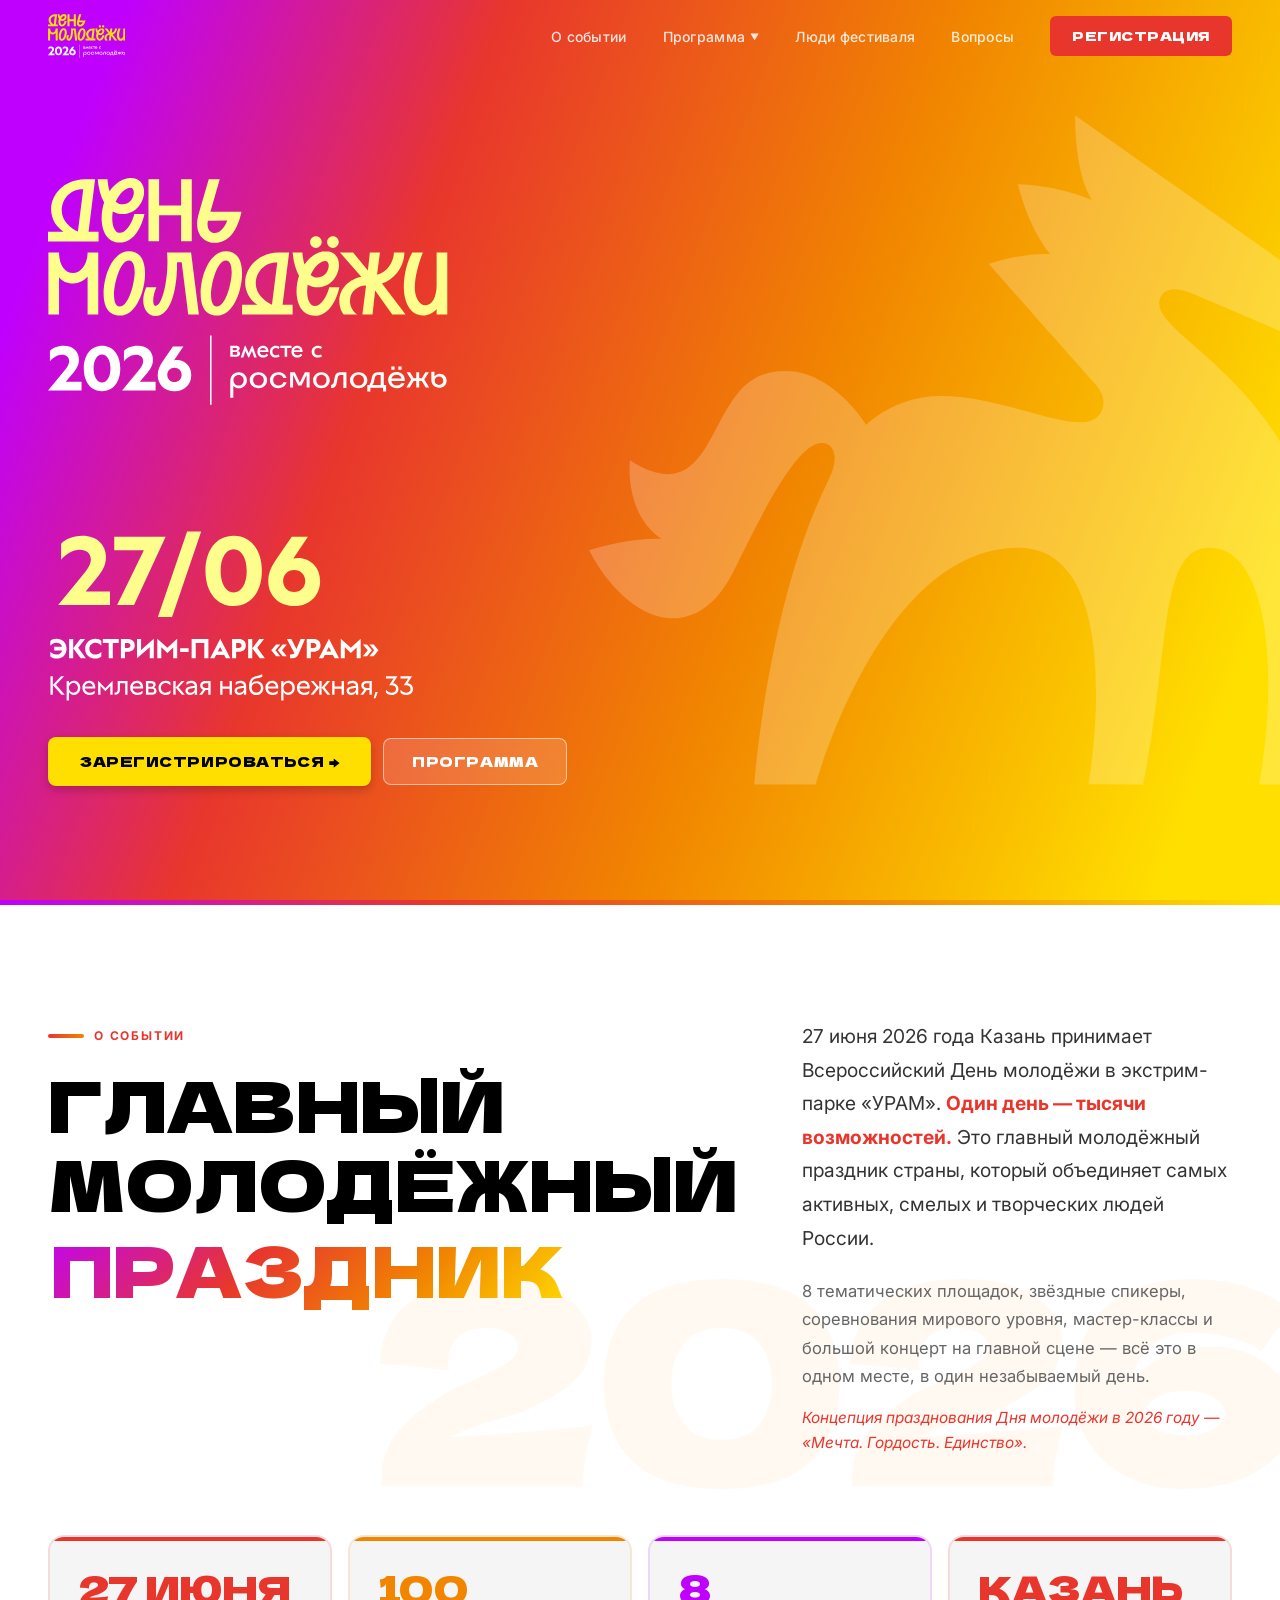
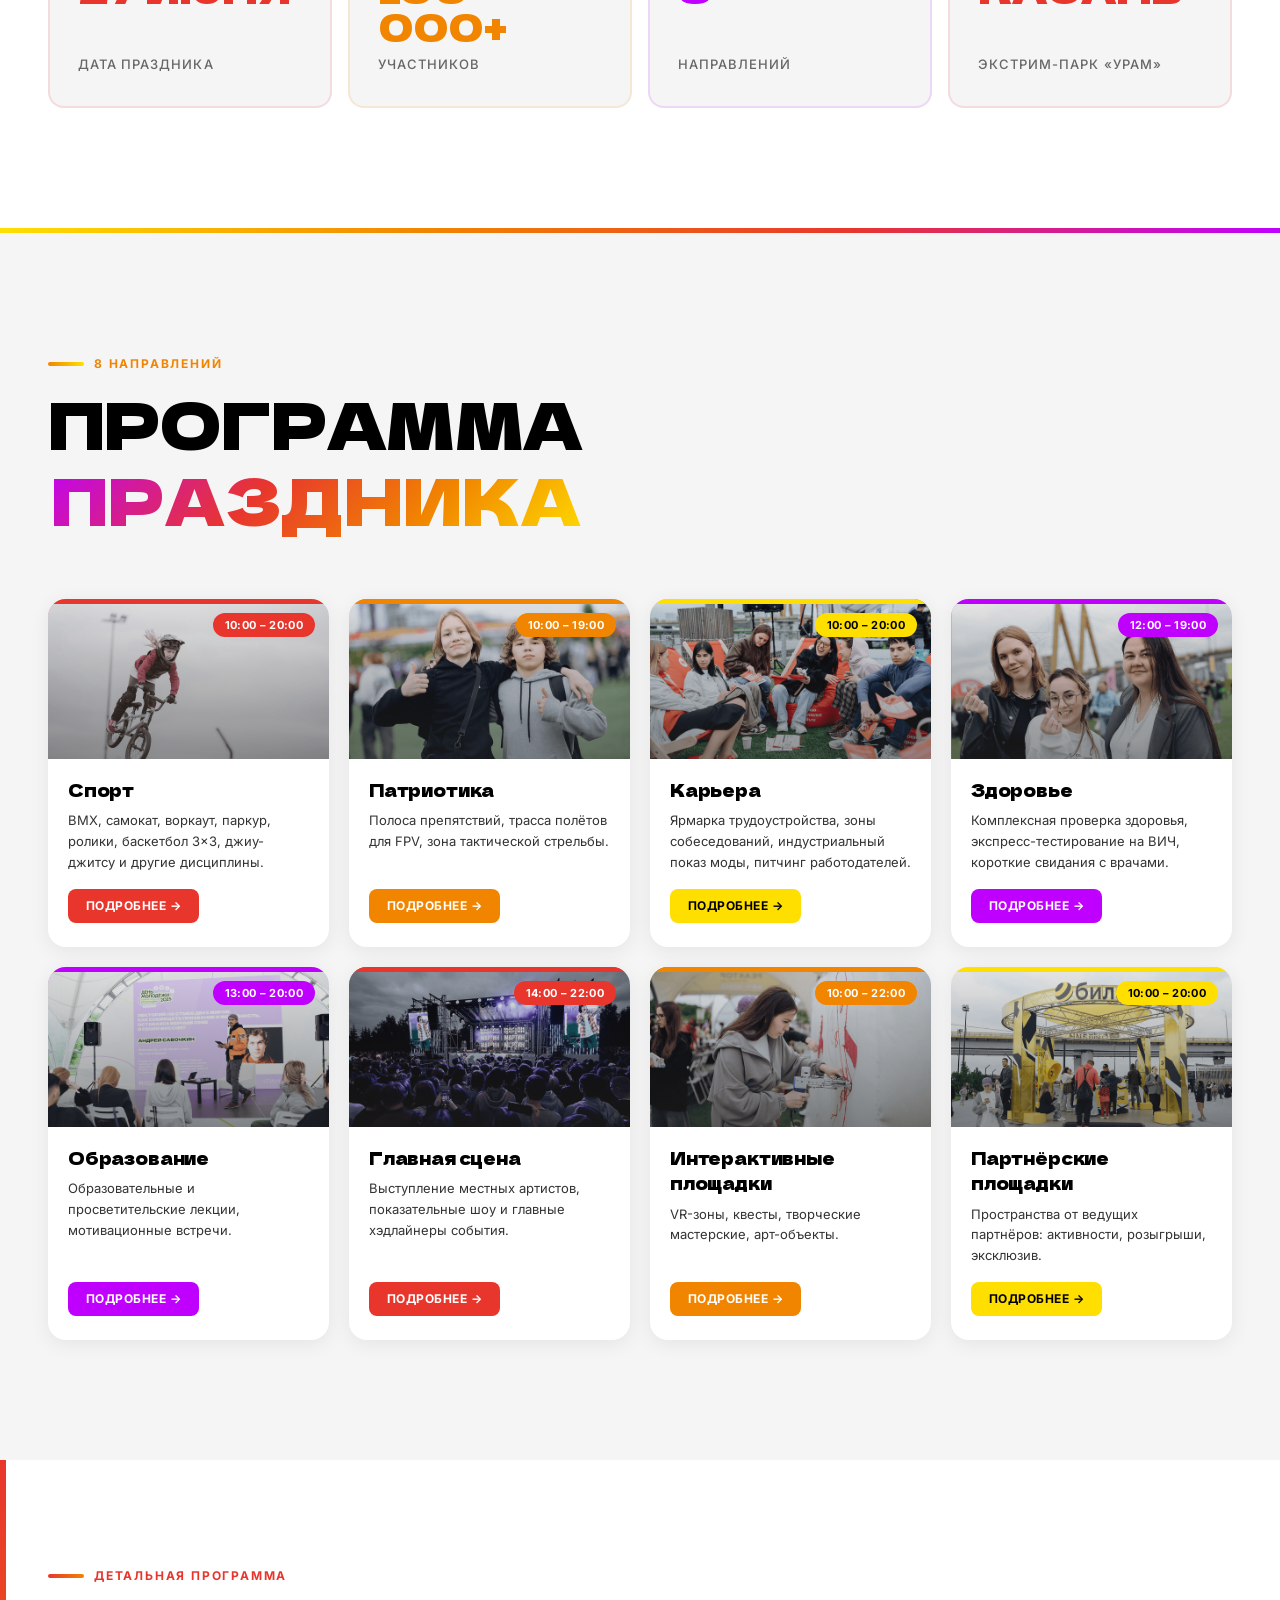
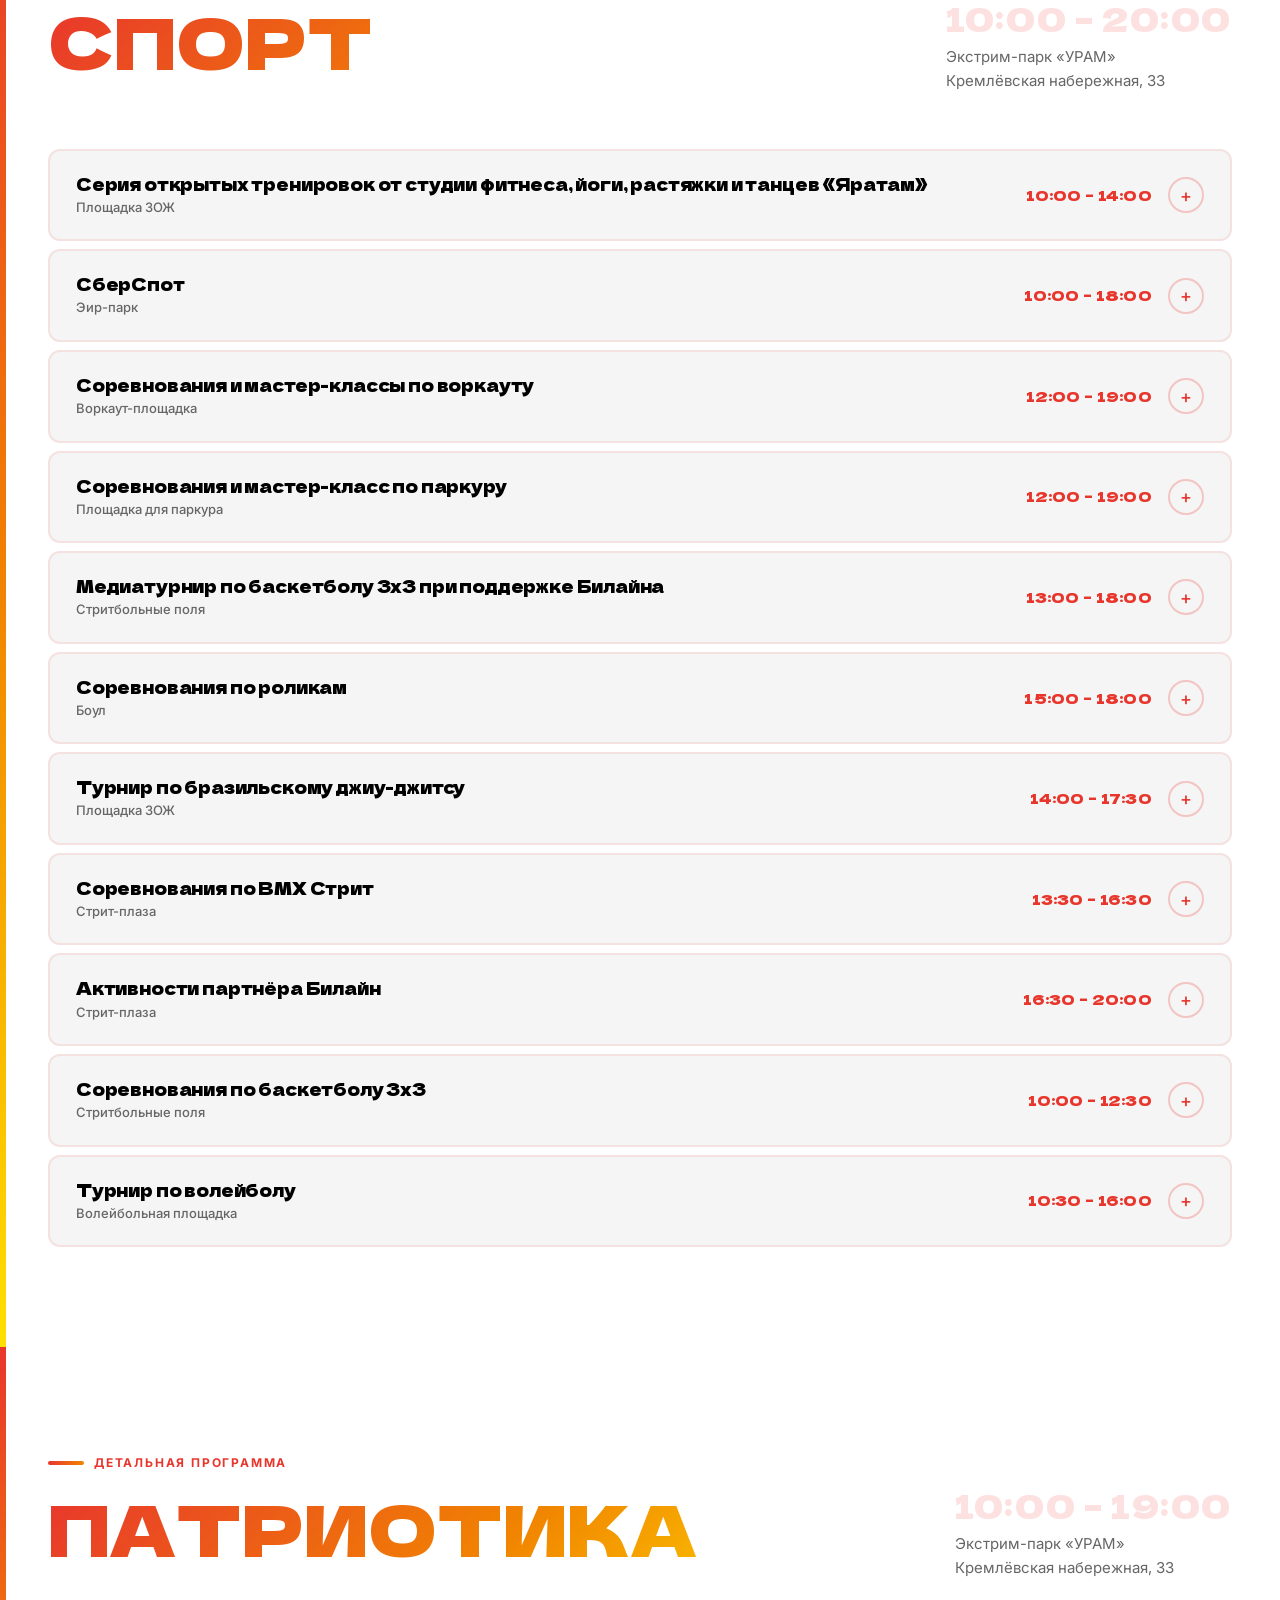
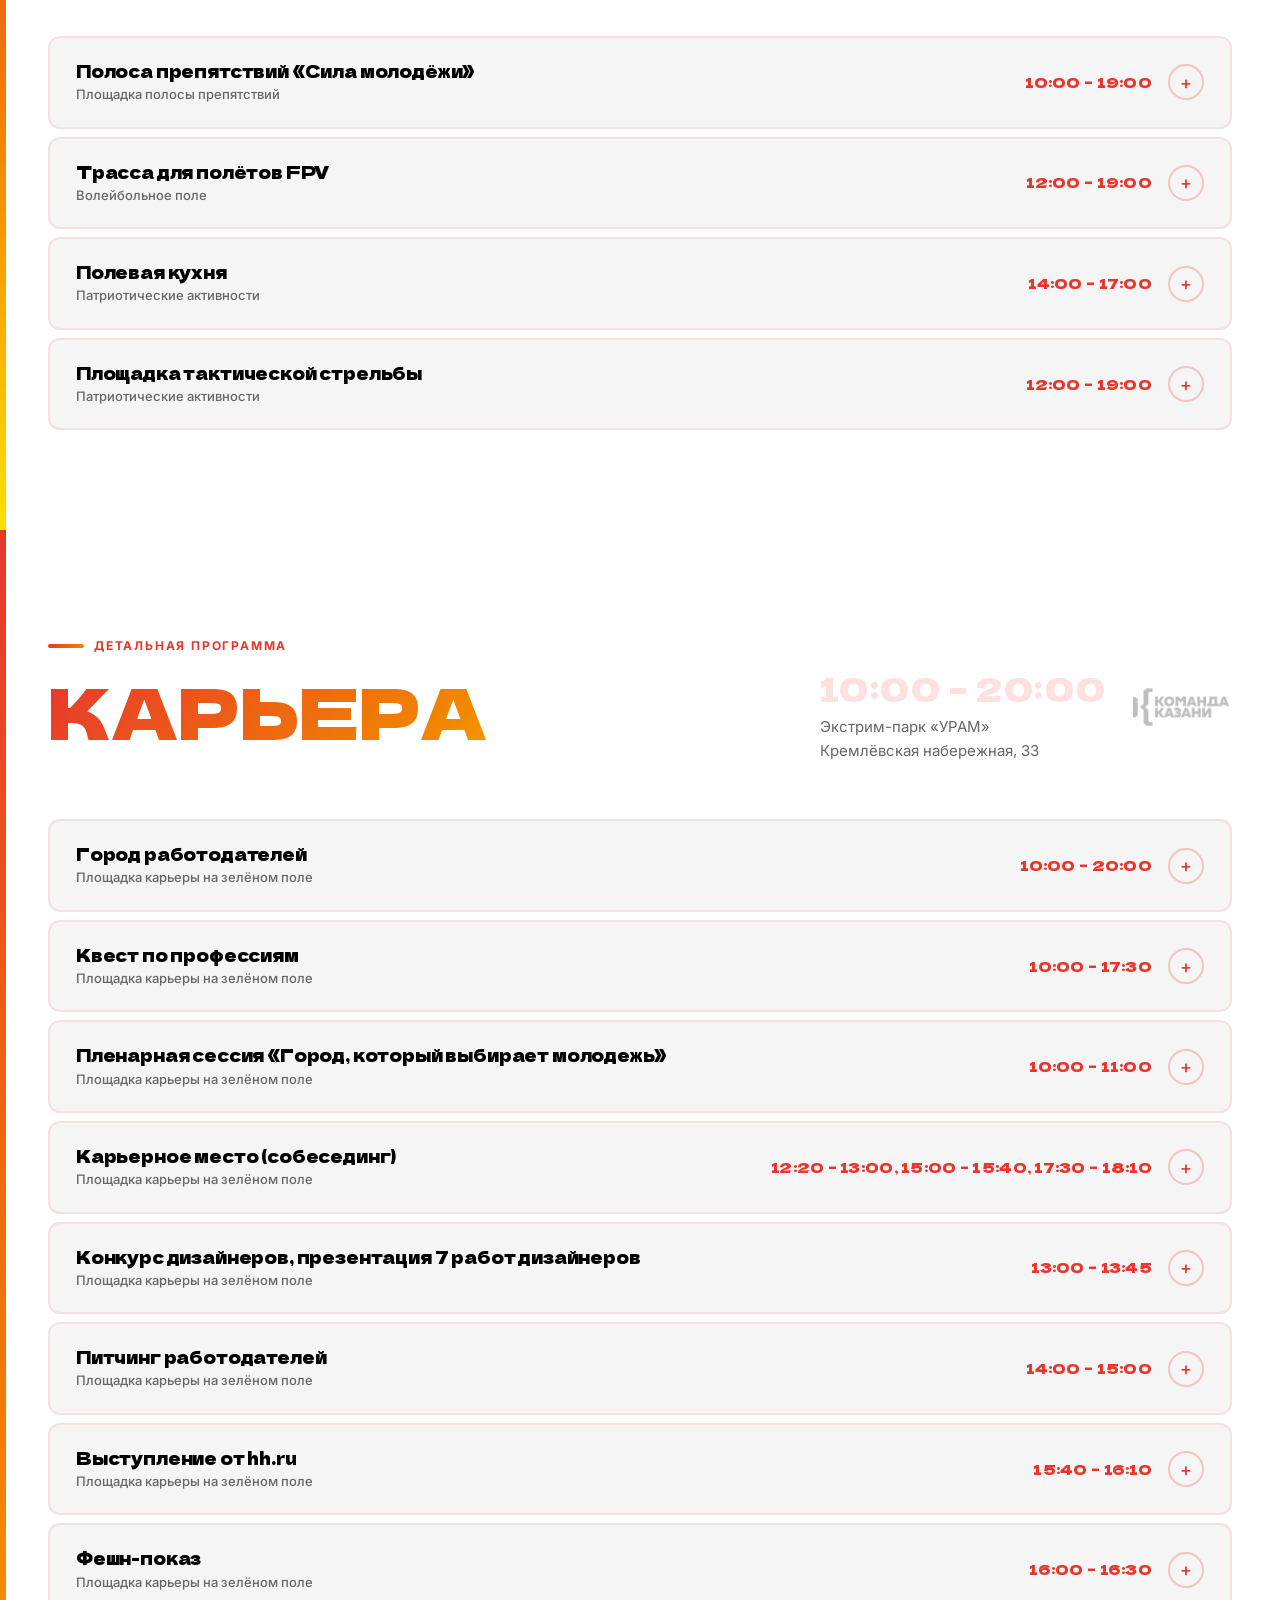
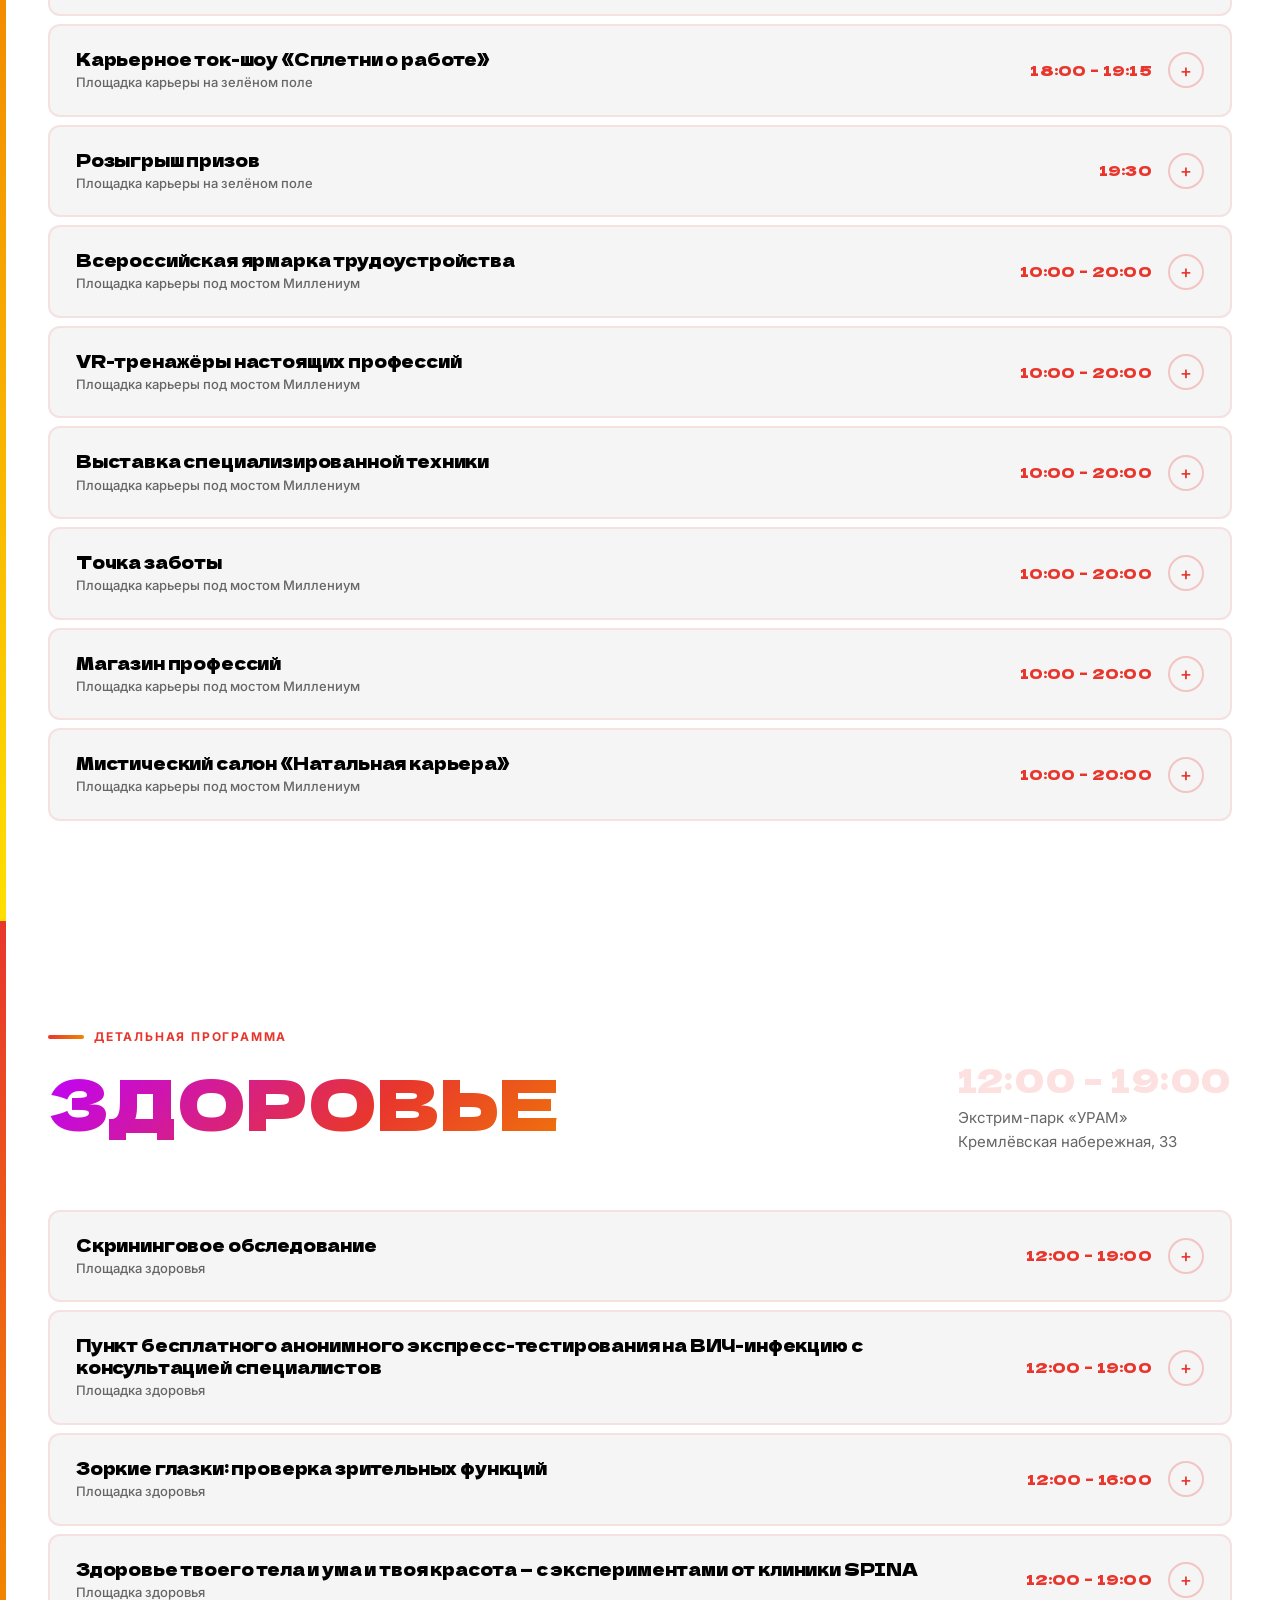
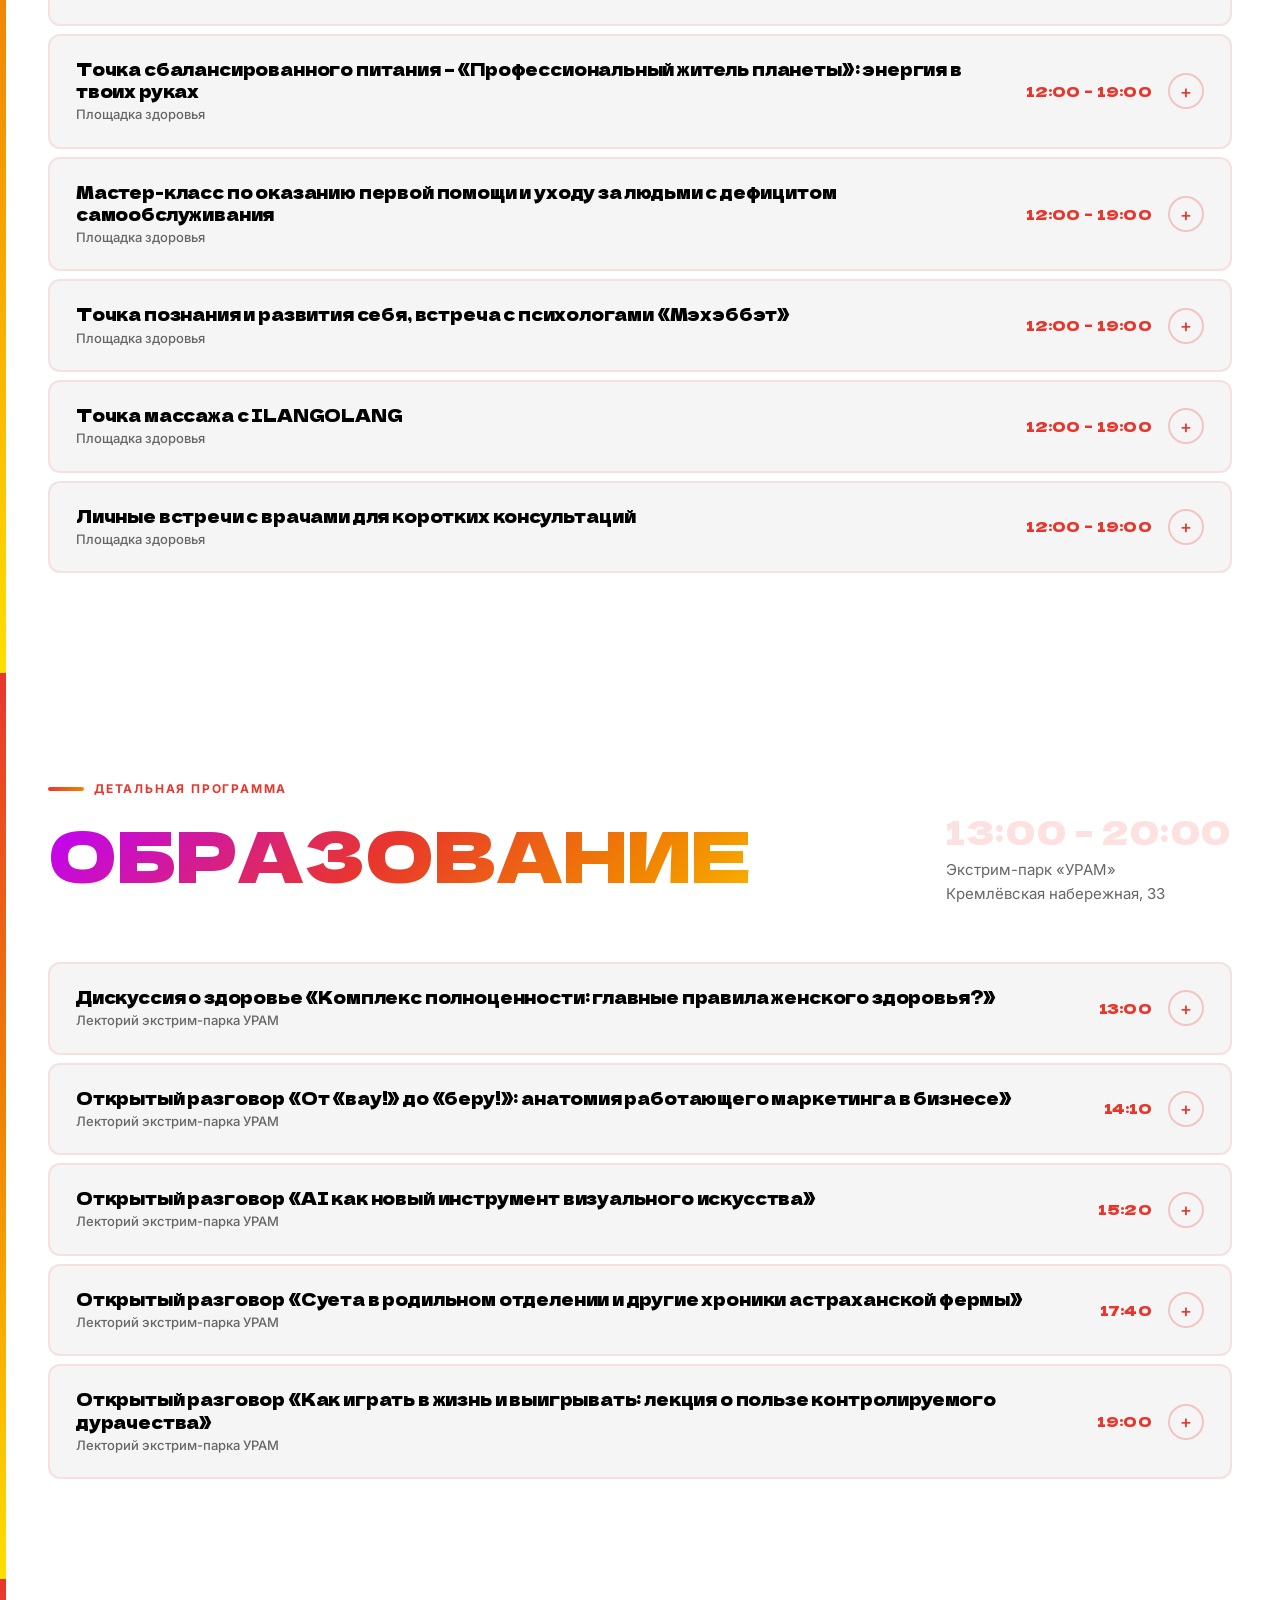
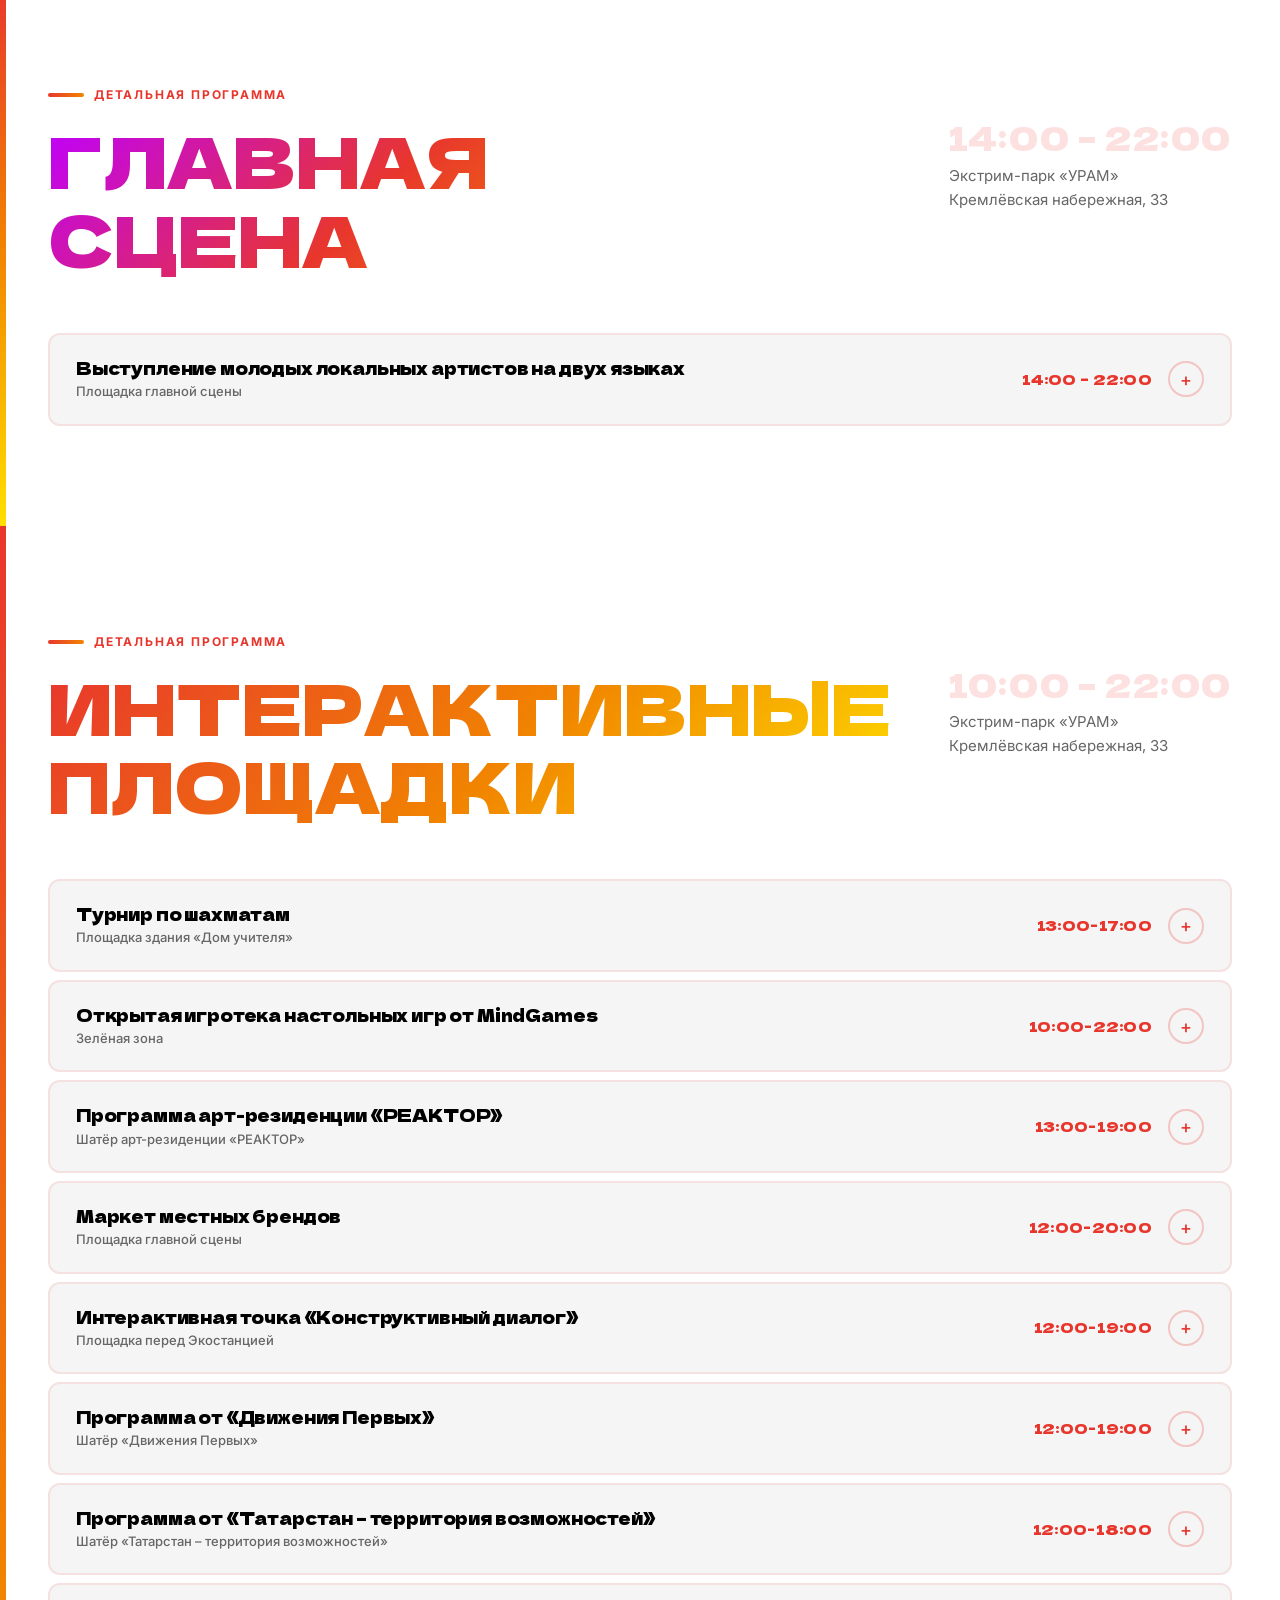
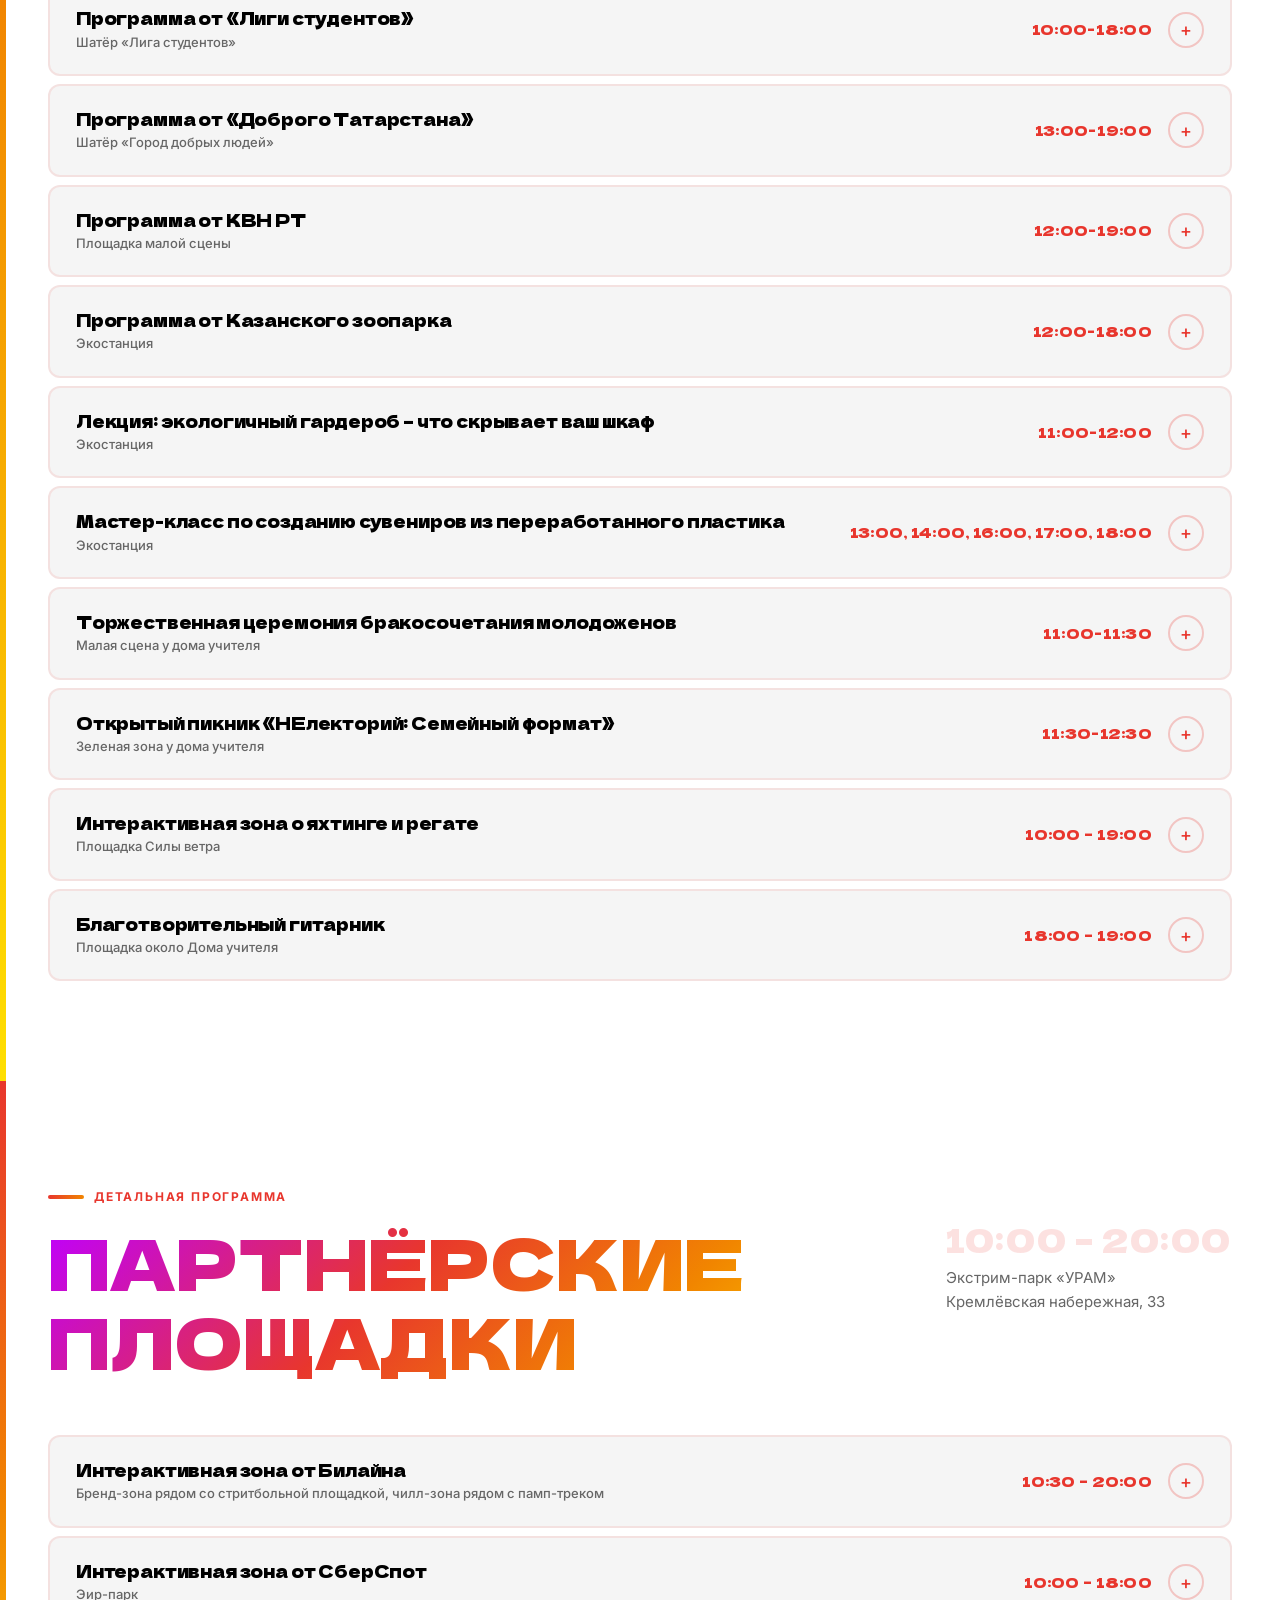
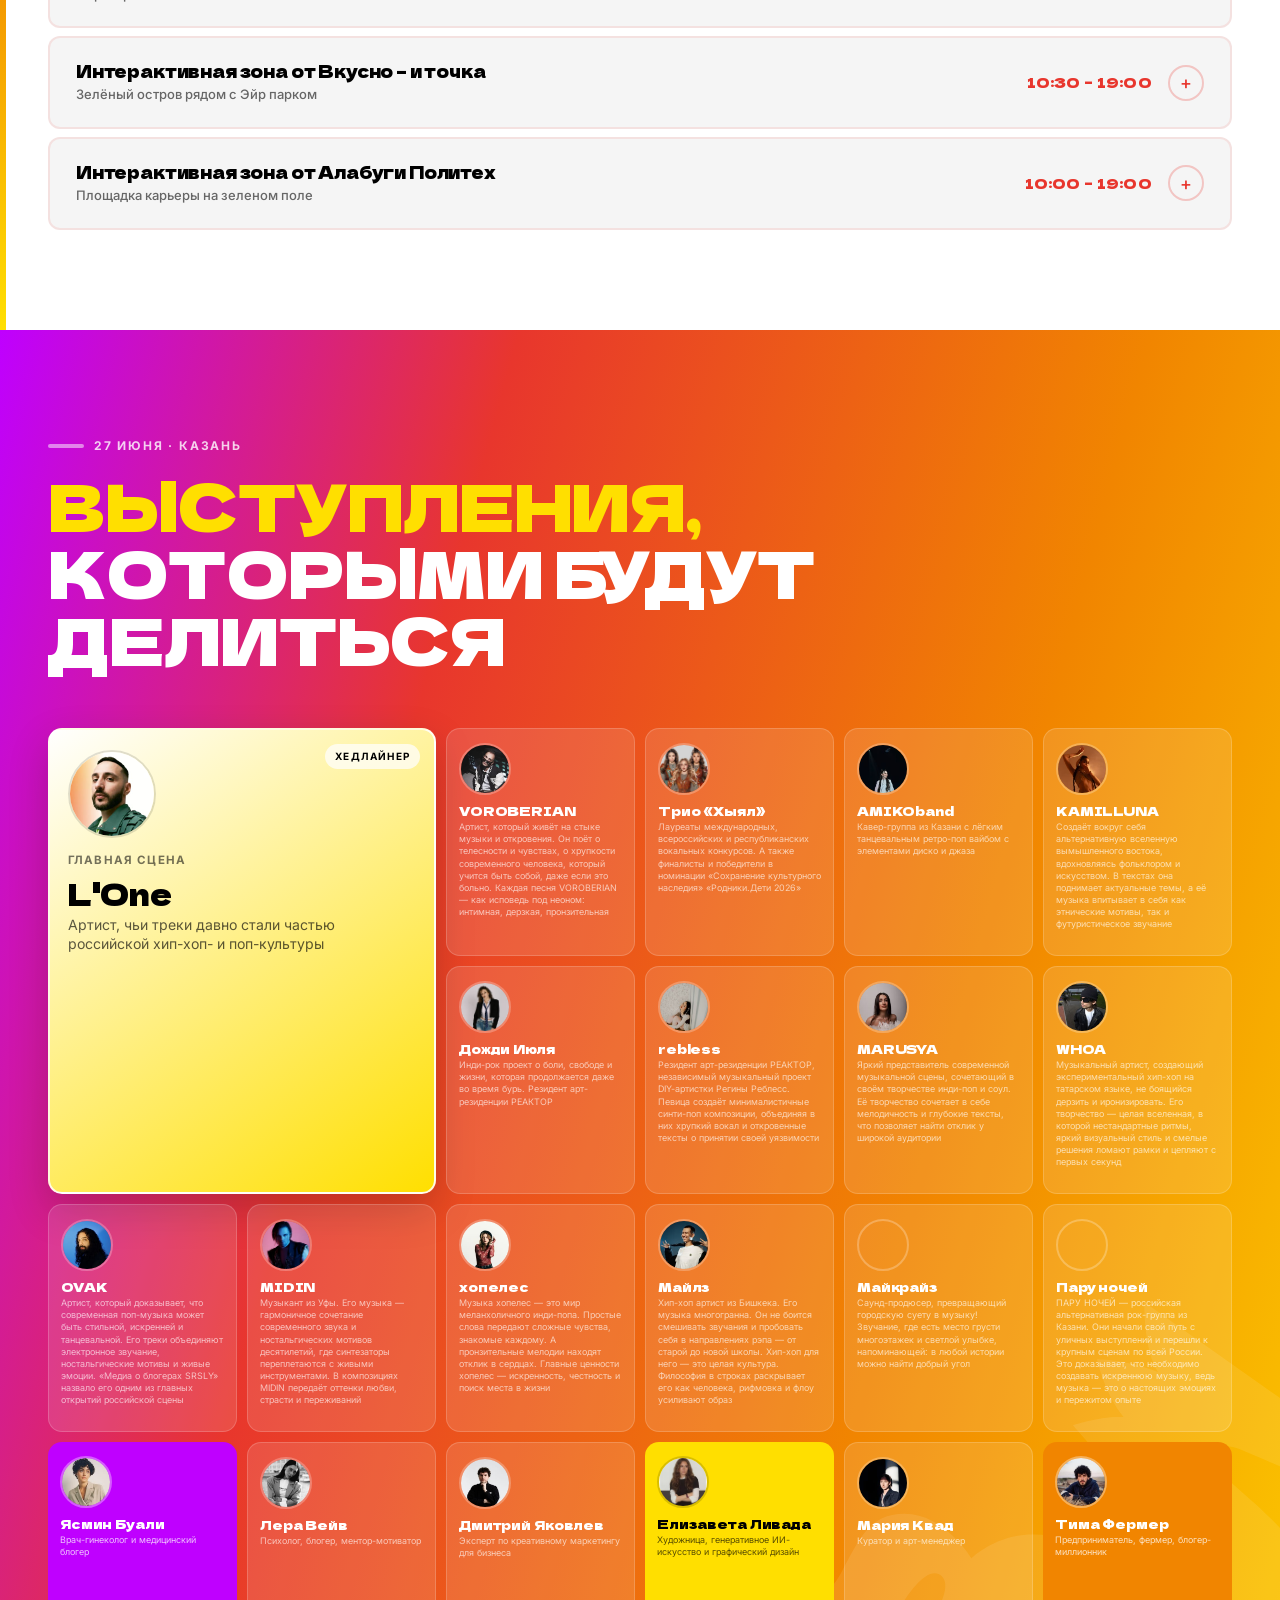
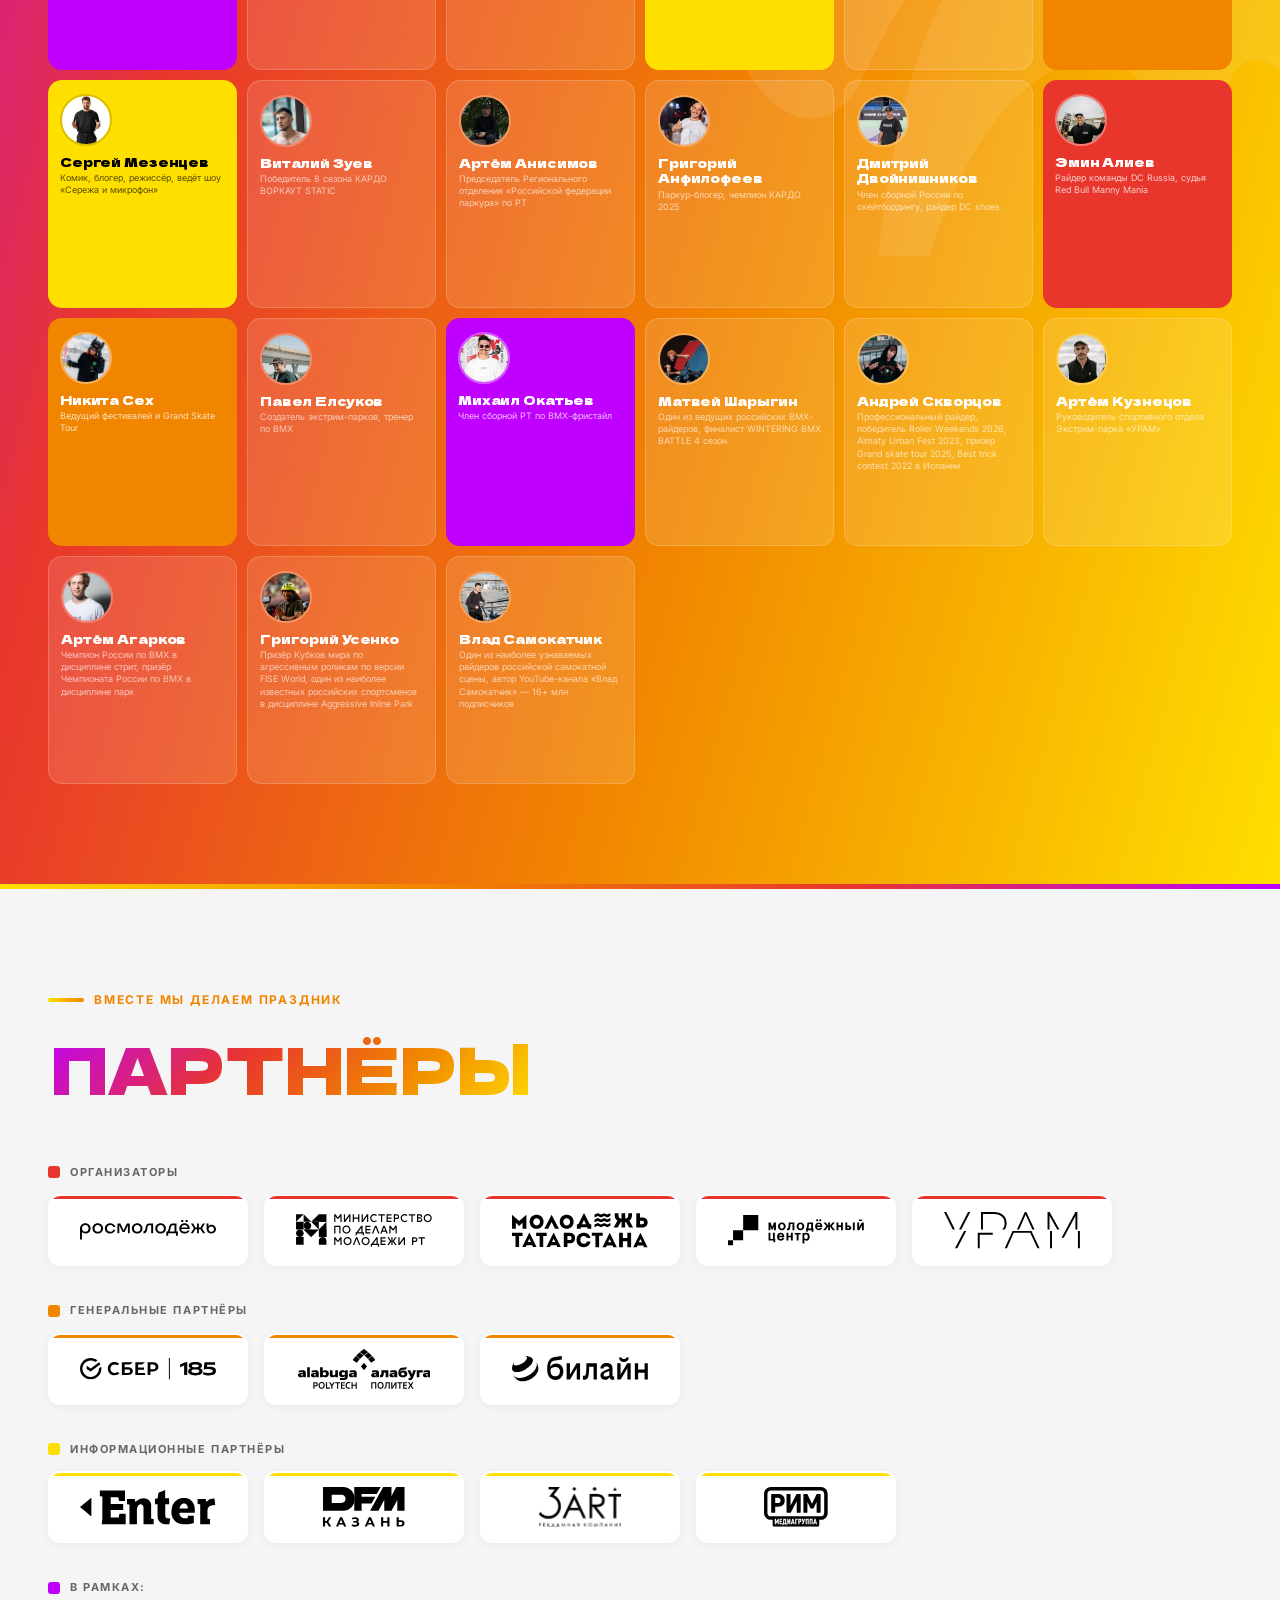
==== commit 5b8e236d: "Deploying to deploy from @ badbedbett/Youthfestival-deploy@8e4f18aeecdbf5f613c2d6642562125750da4f4d " ====
--- a/index.html
+++ b/index.html
@@ -86,7 +86,7 @@
           document.documentElement.style.setProperty('--program-section-title-size', size + 'px');
         })();
       </script>
-      <script type="module" crossorigin src="/assets/index-PlyrFoXK.js"></script>
+      <script type="module" crossorigin src="/assets/index-UNA5-qD9.js"></script>
       <link rel="stylesheet" crossorigin href="/assets/index-BA8D3Kj_.css">
     </head>
 
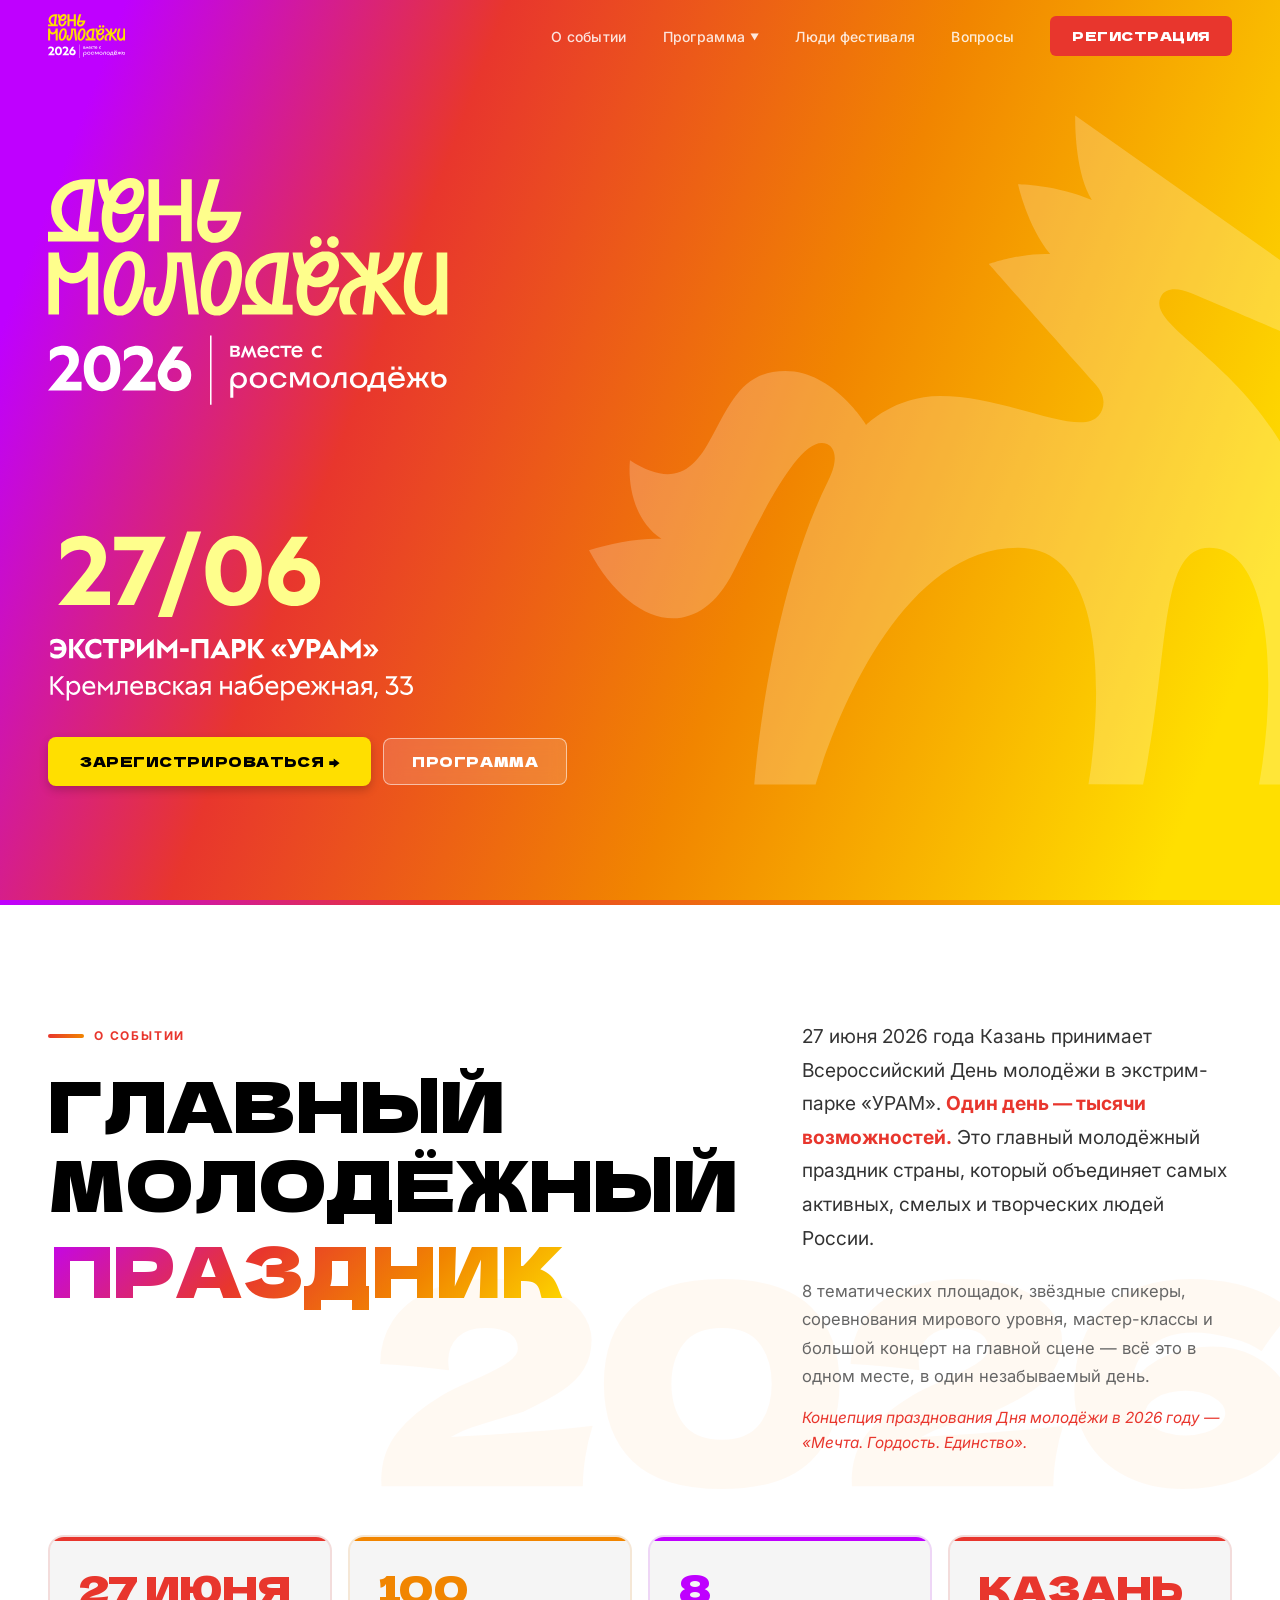
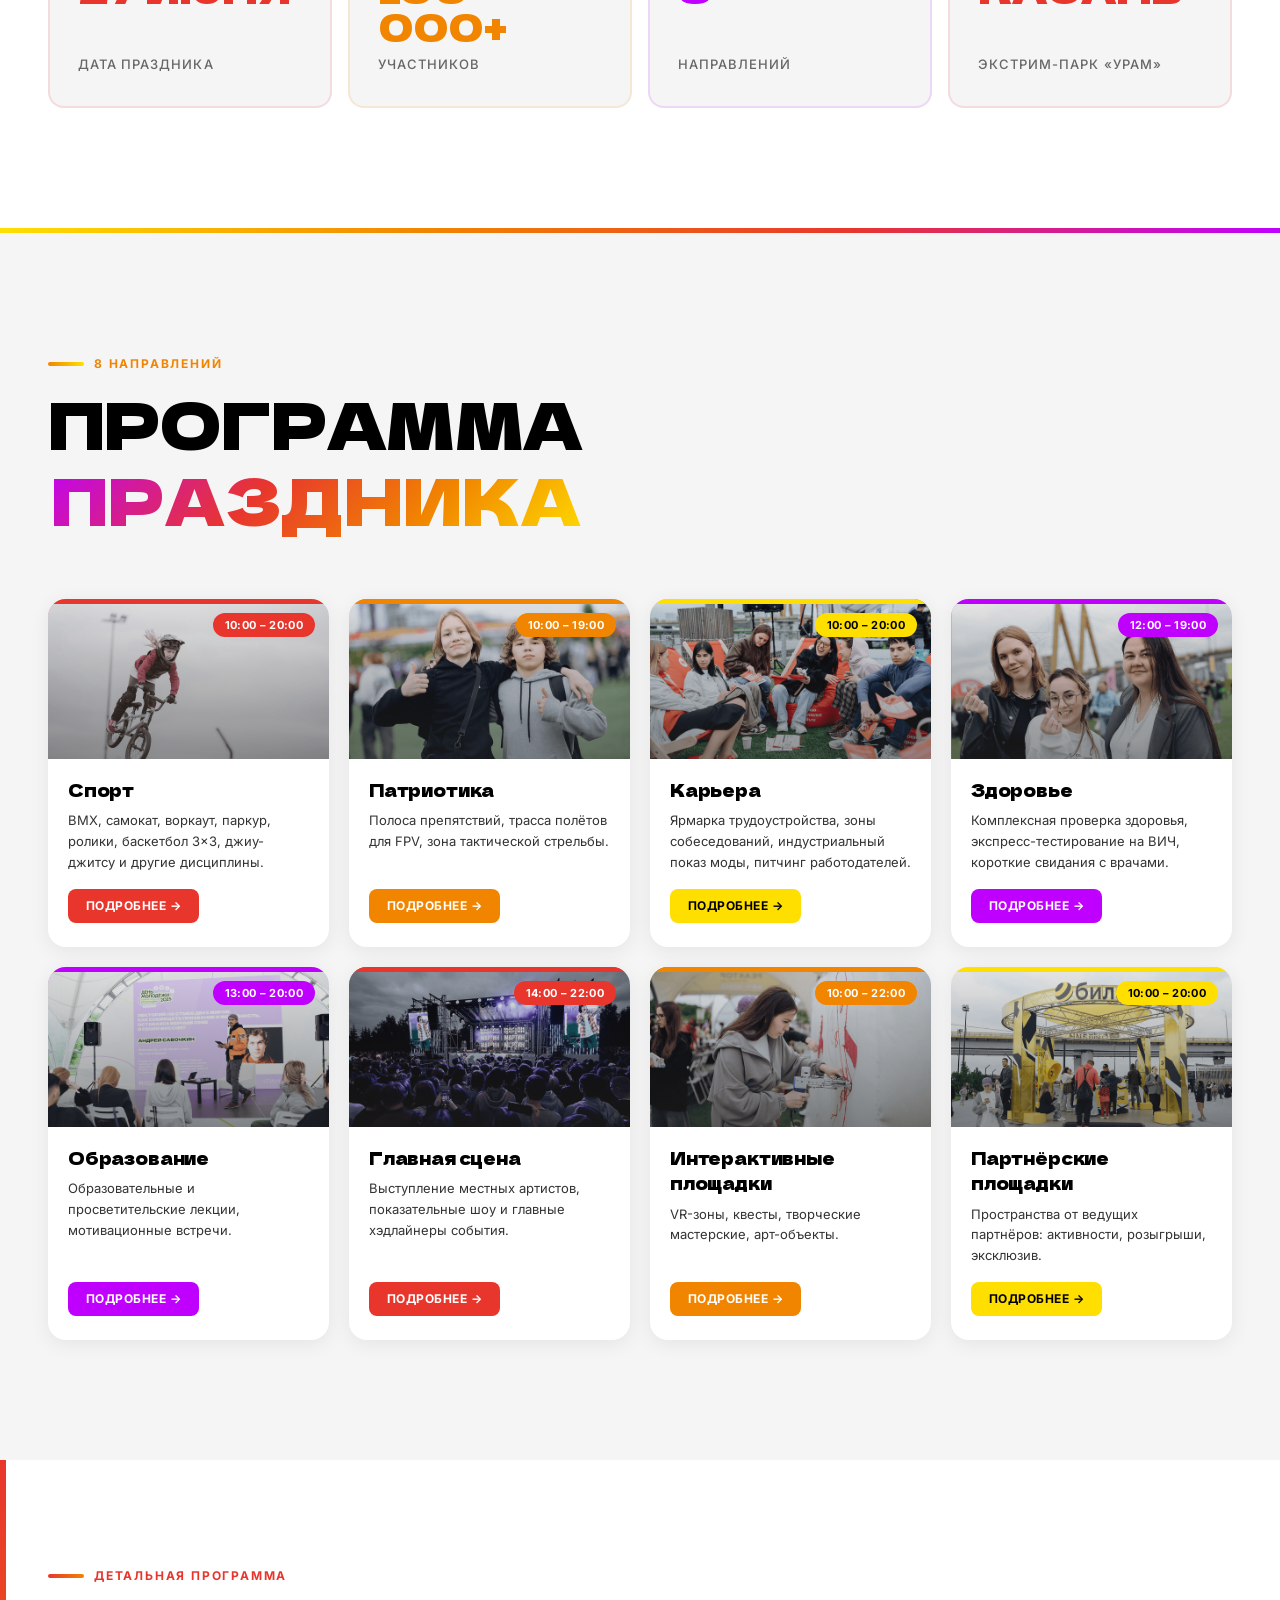
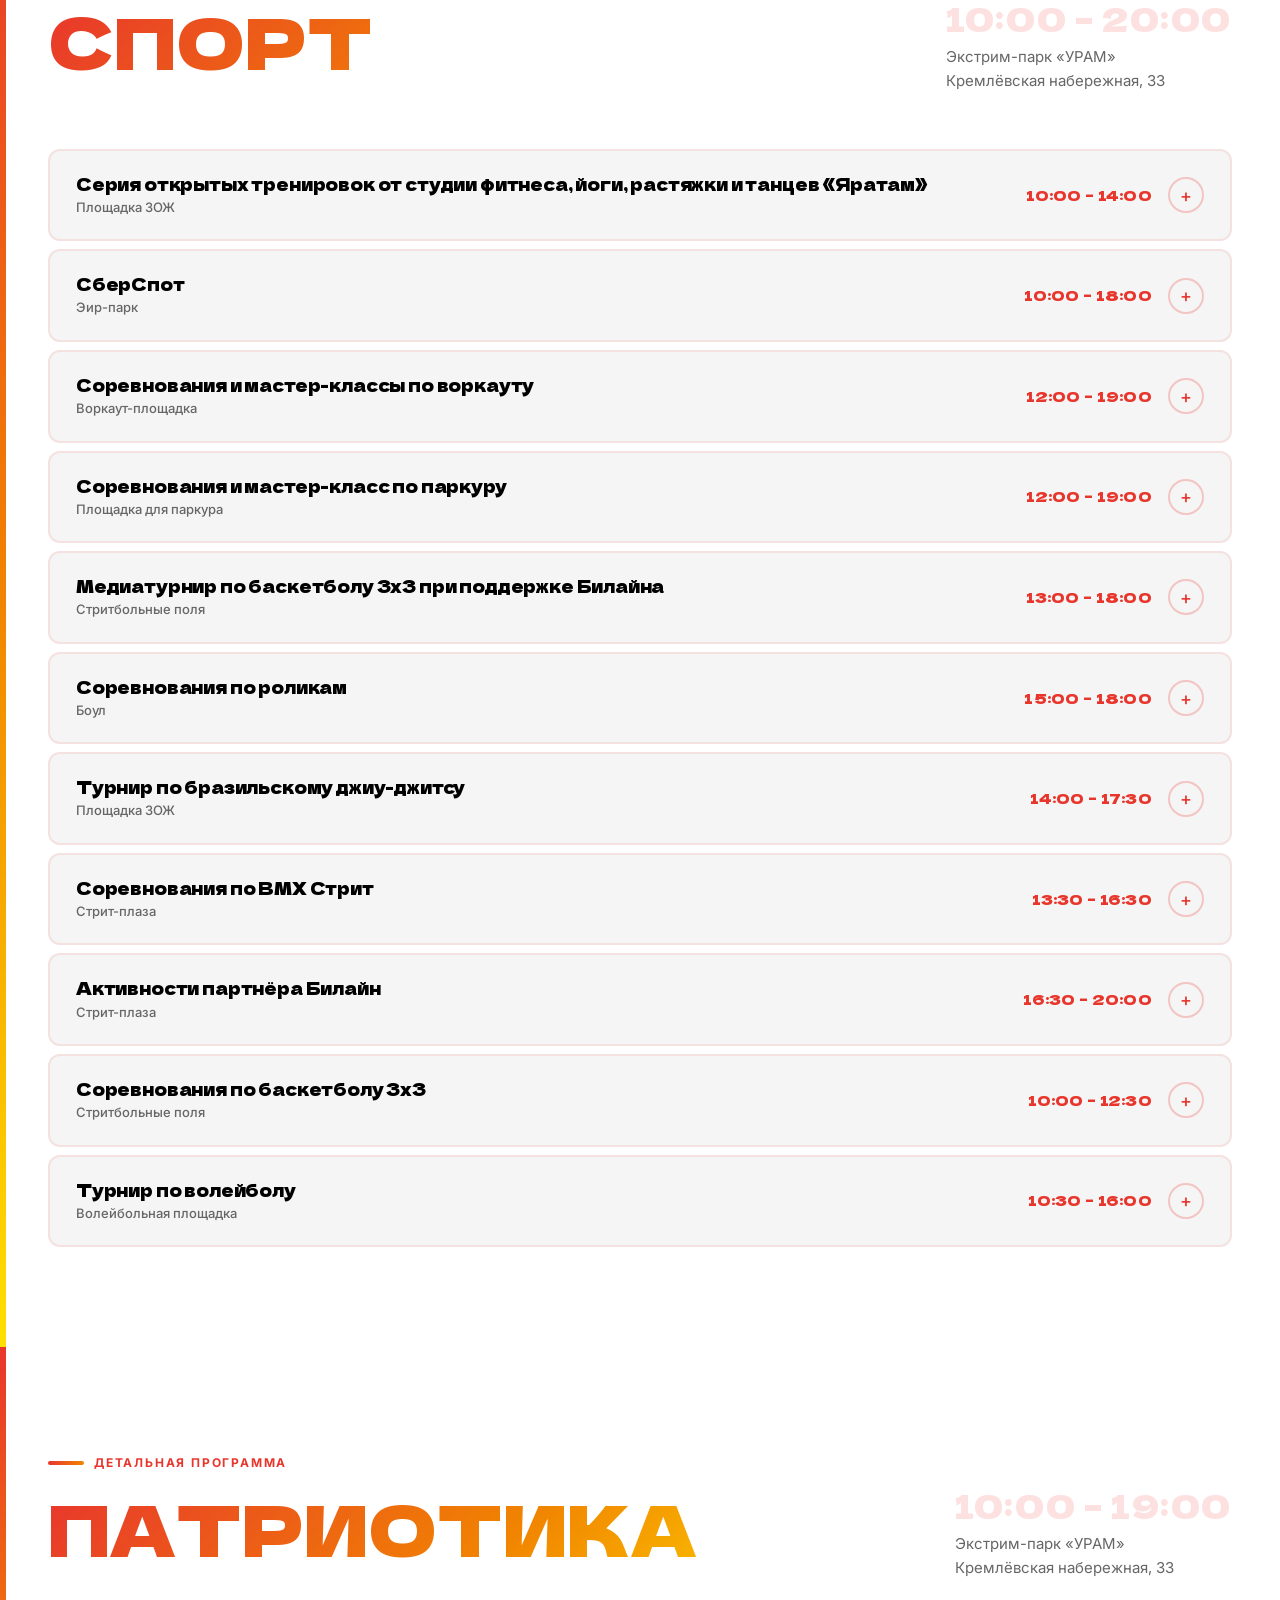
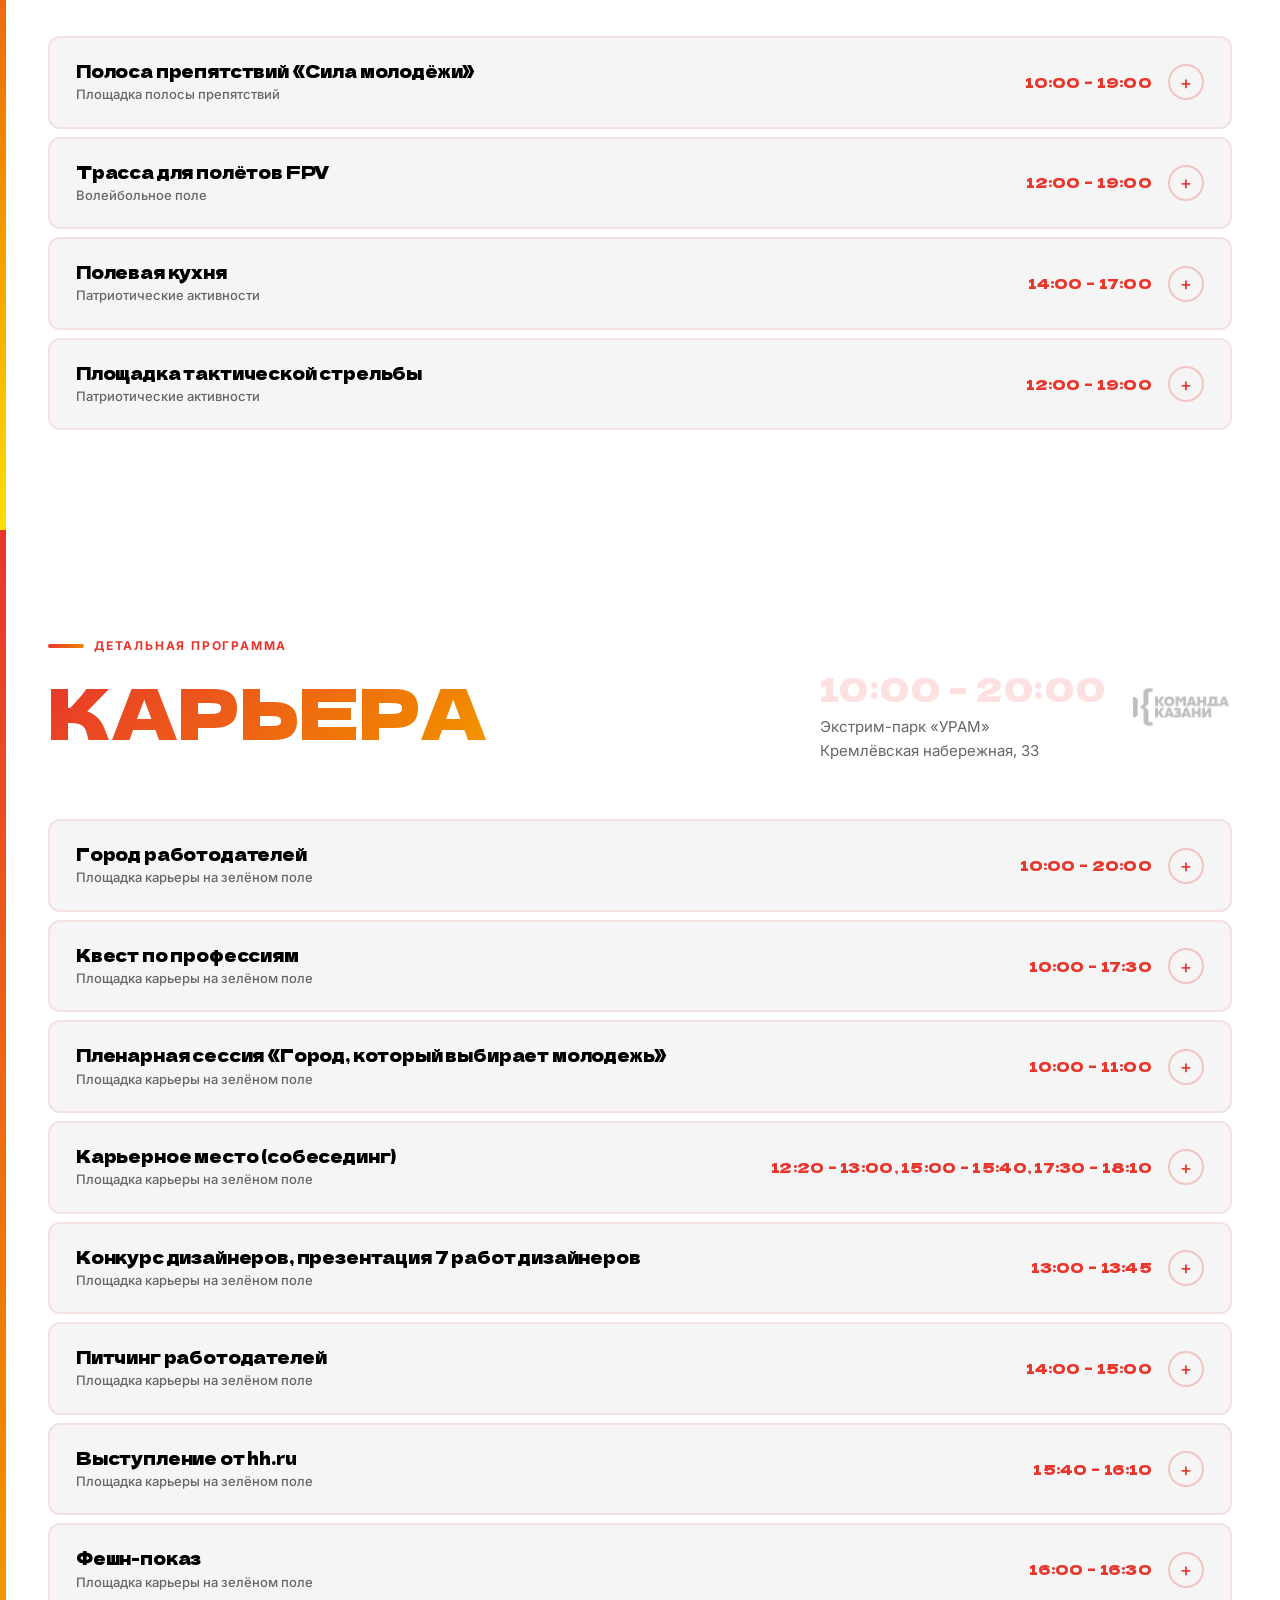
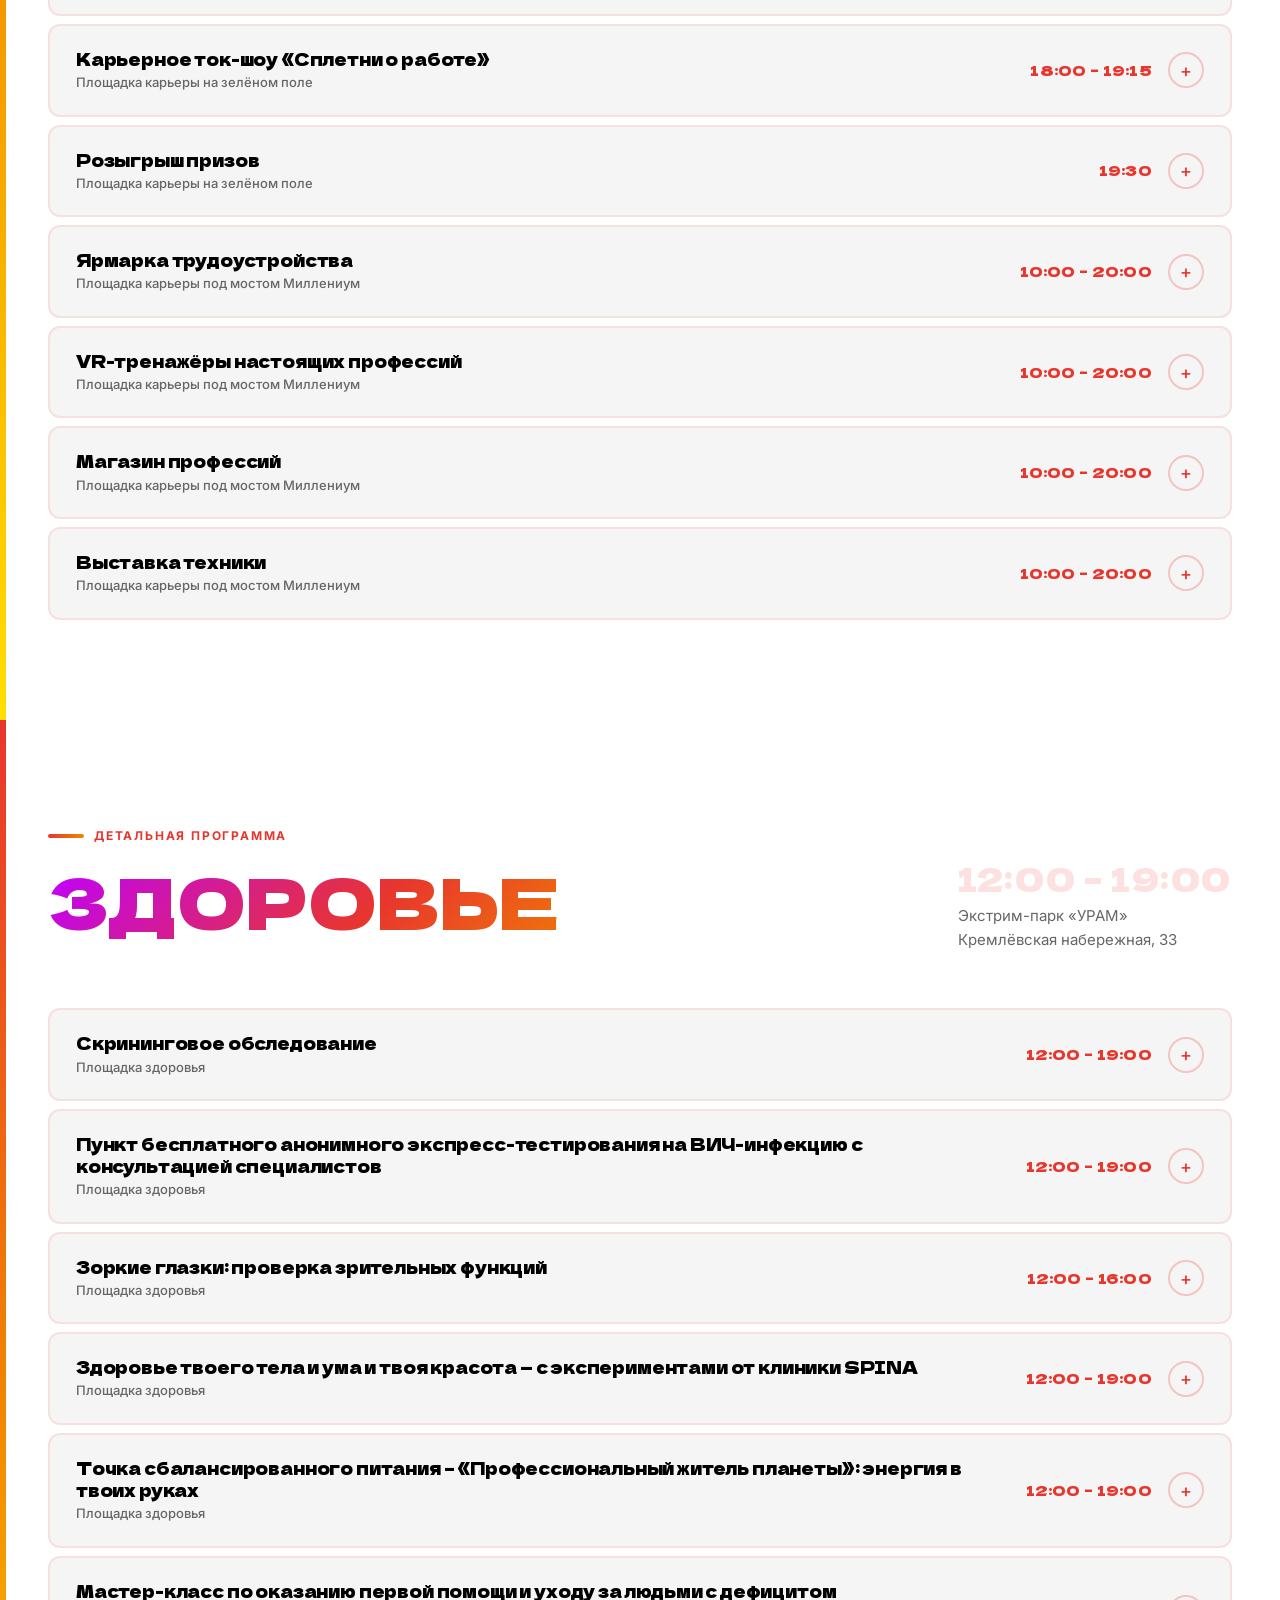
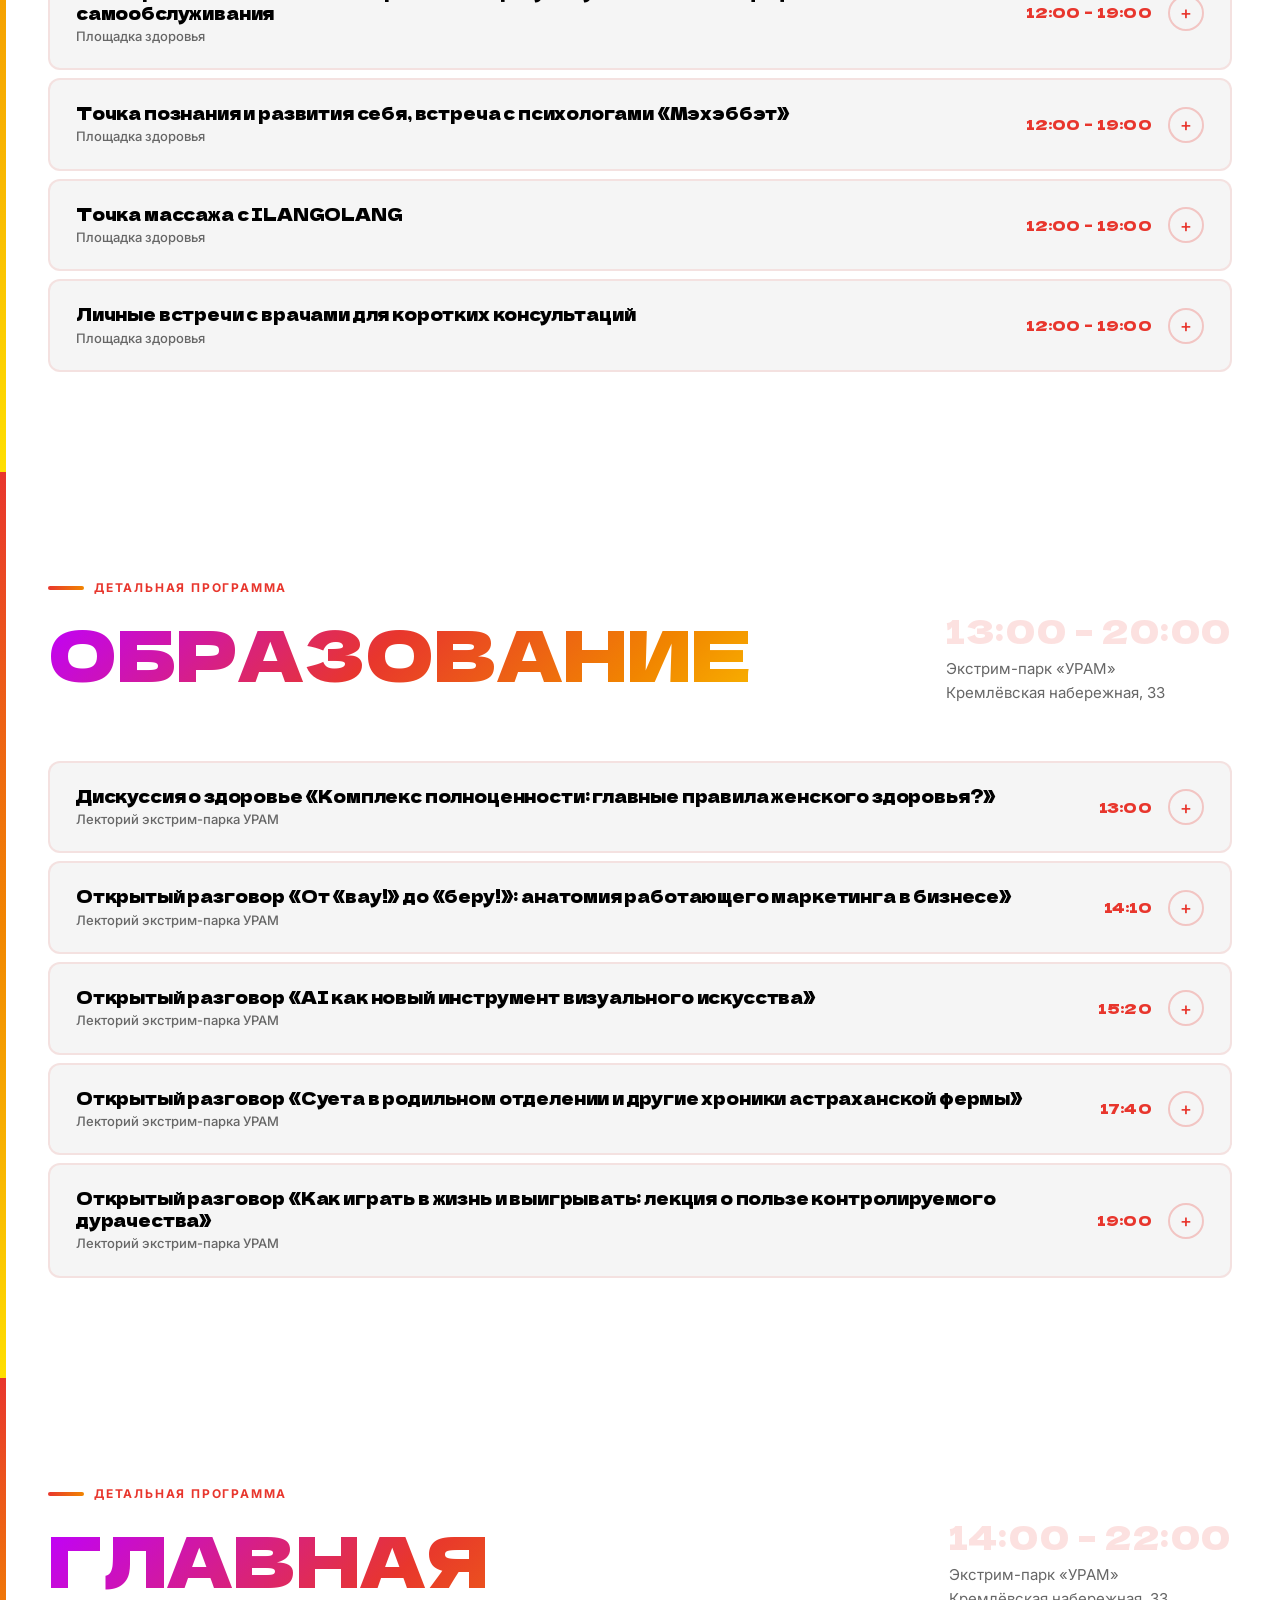
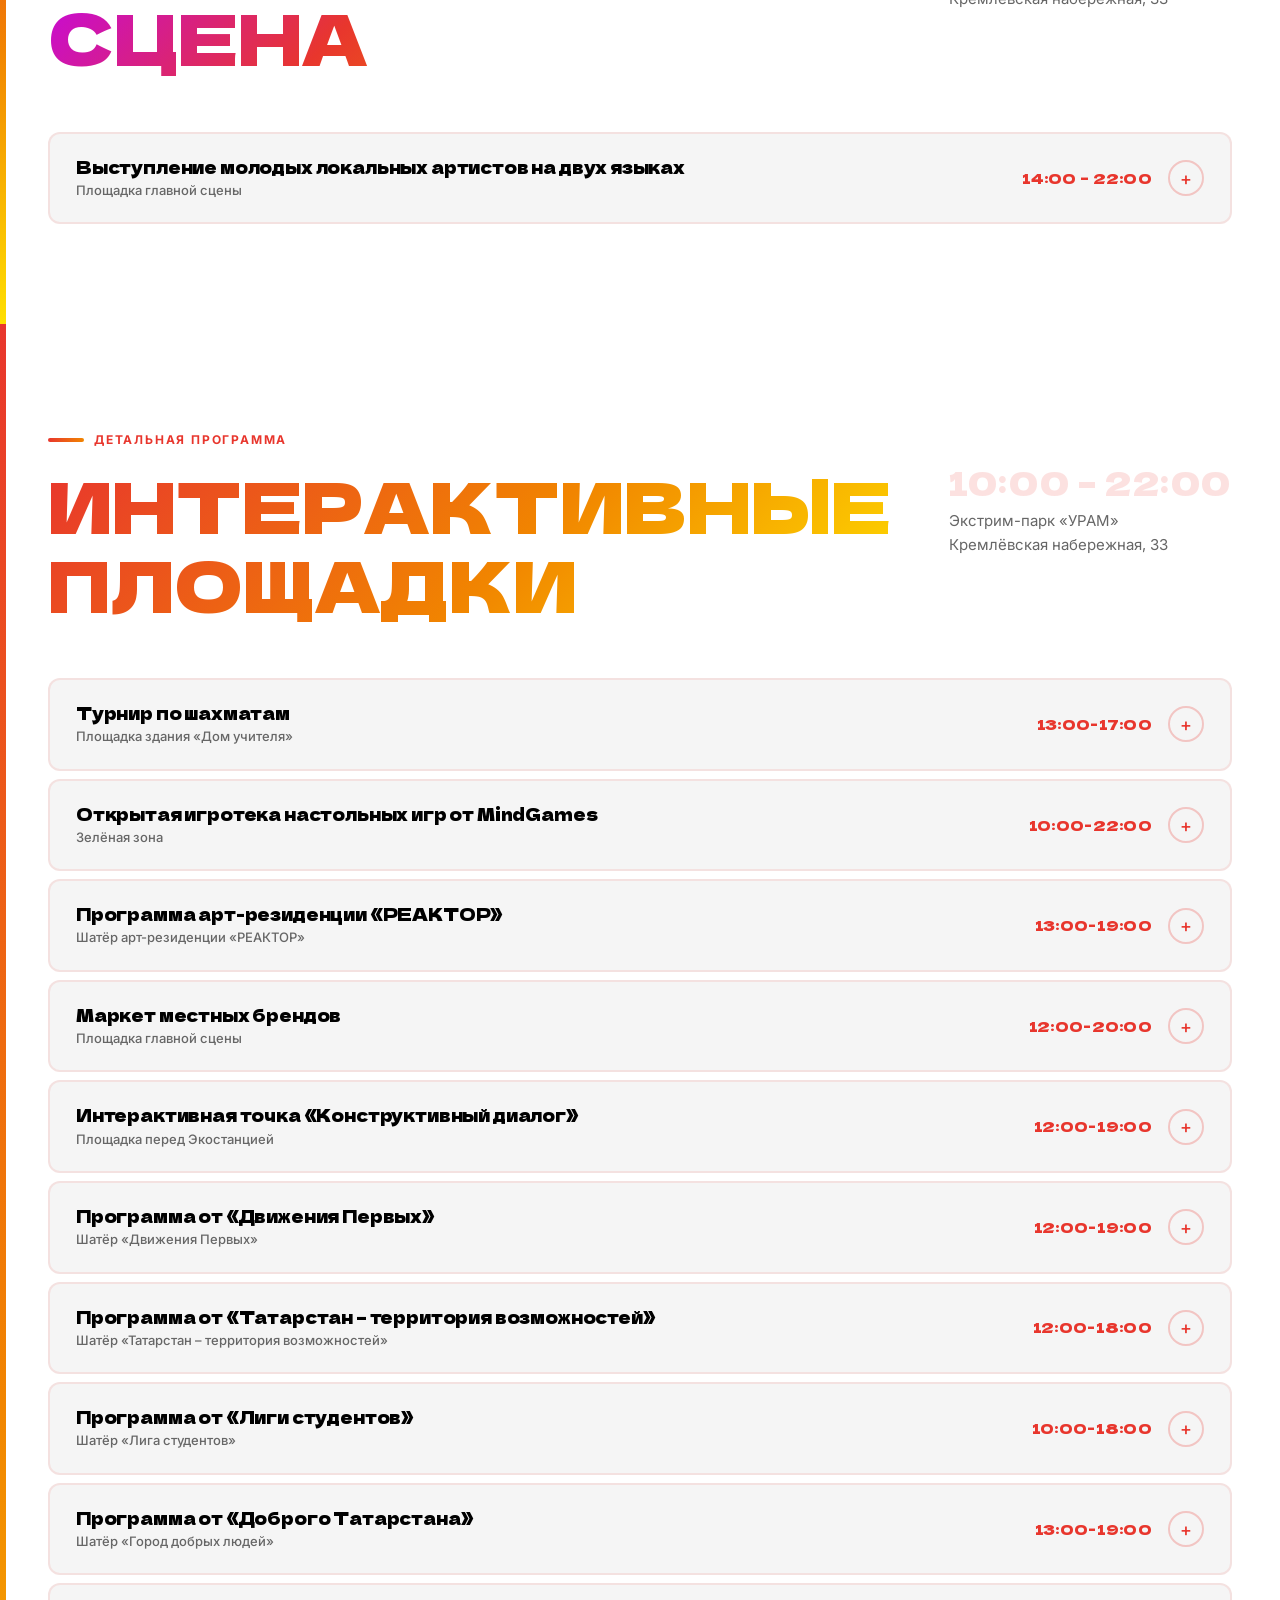
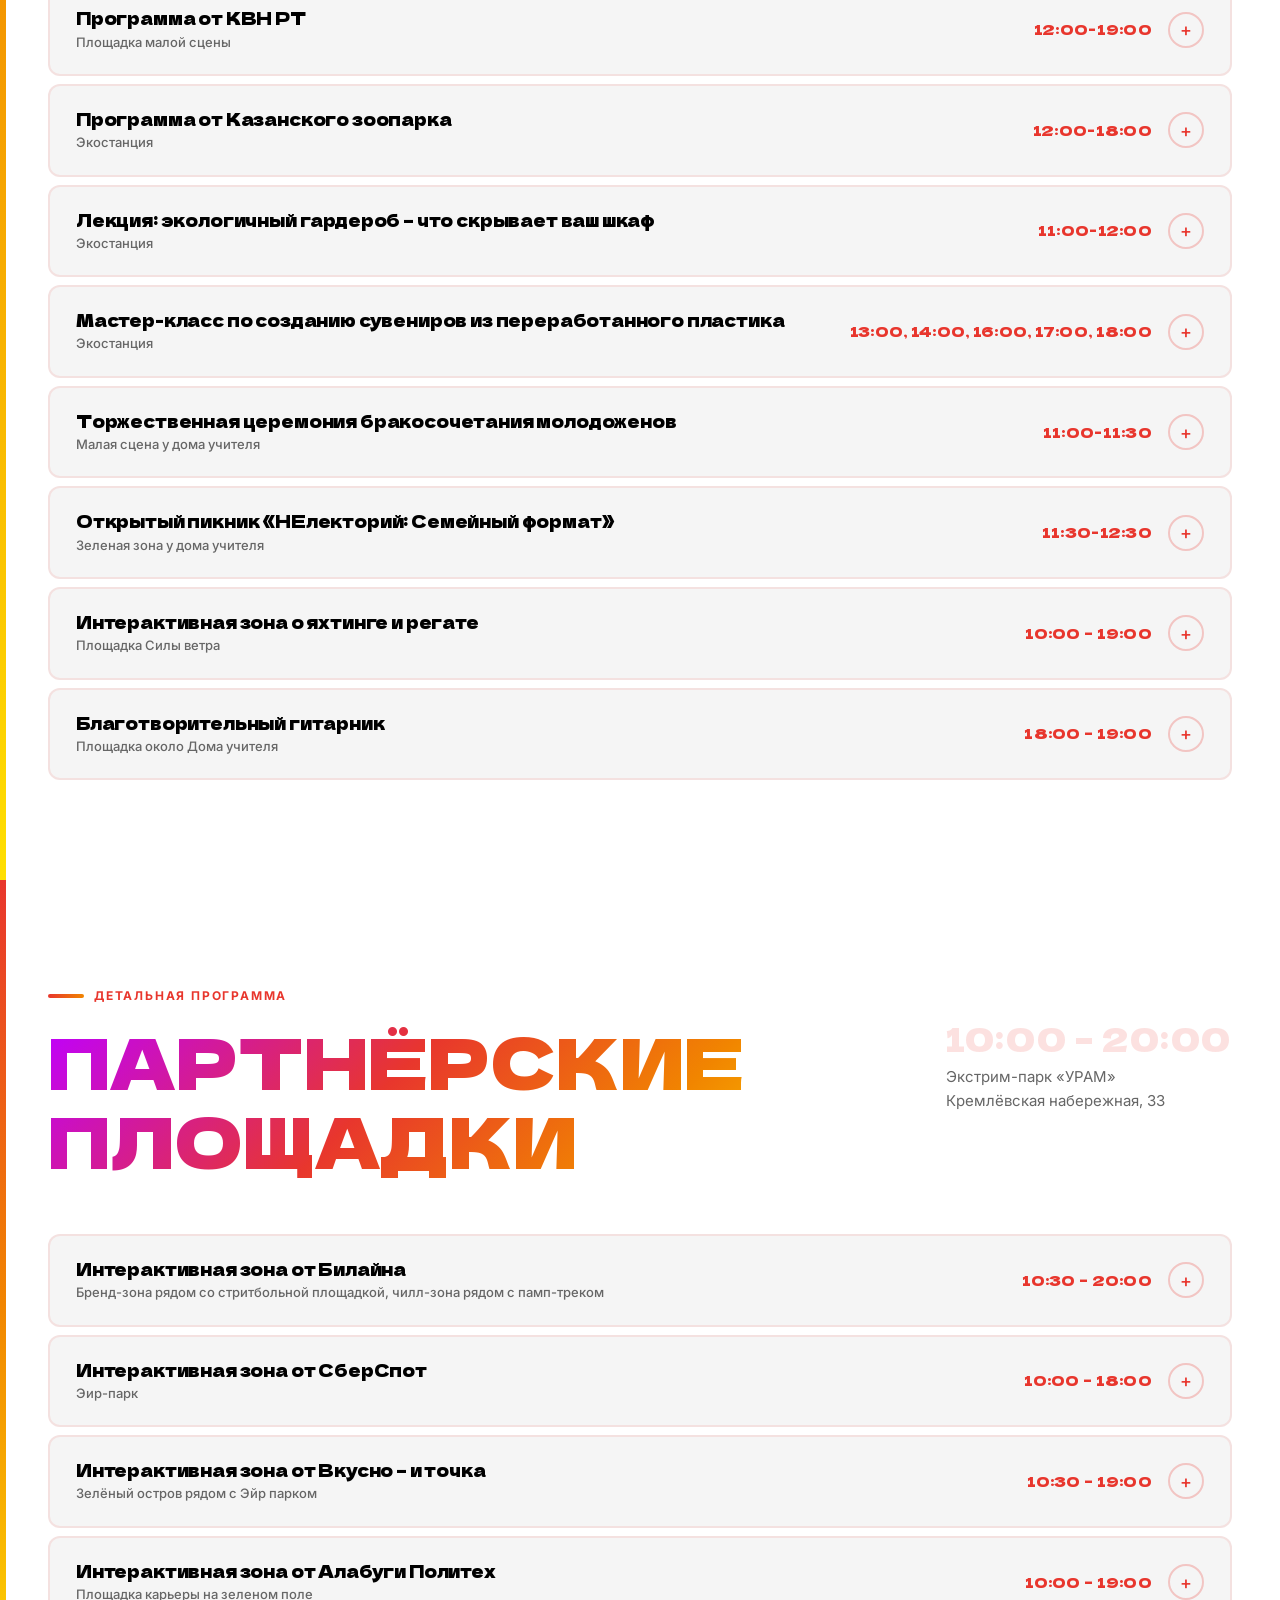
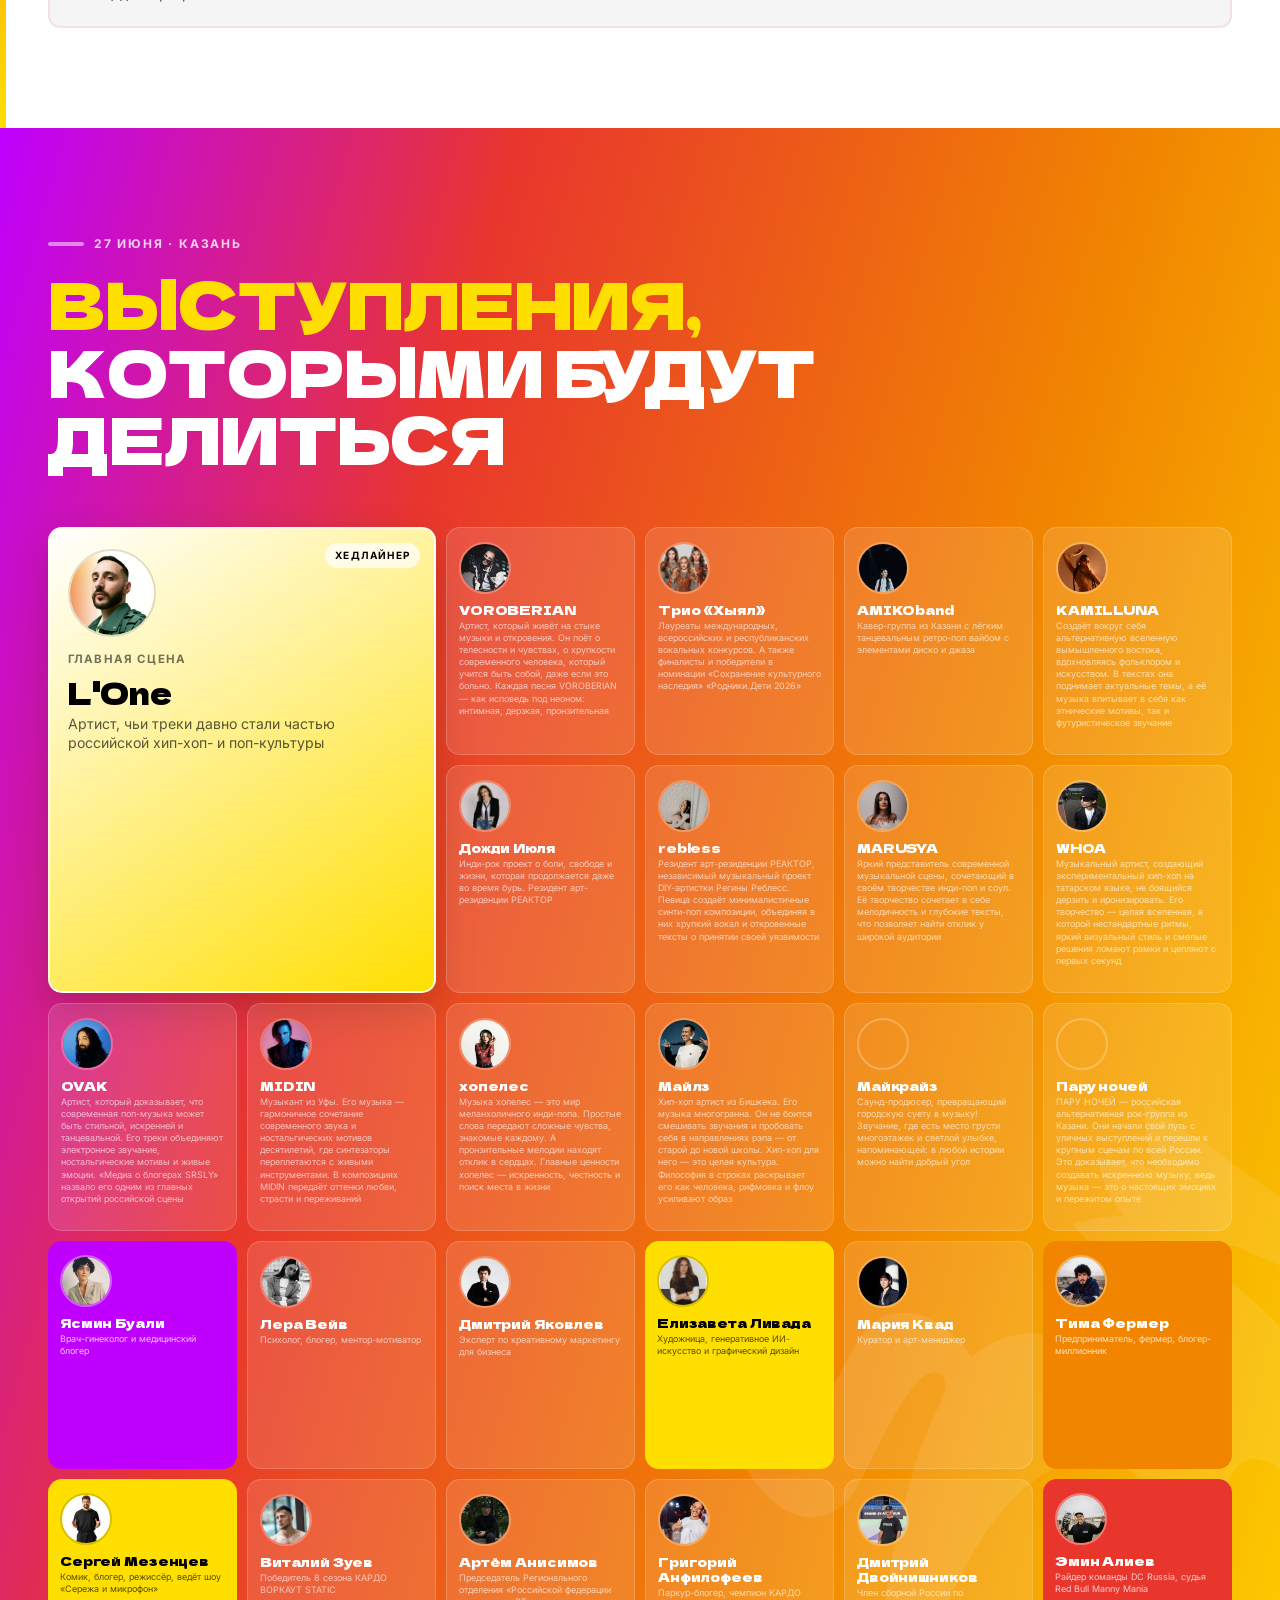
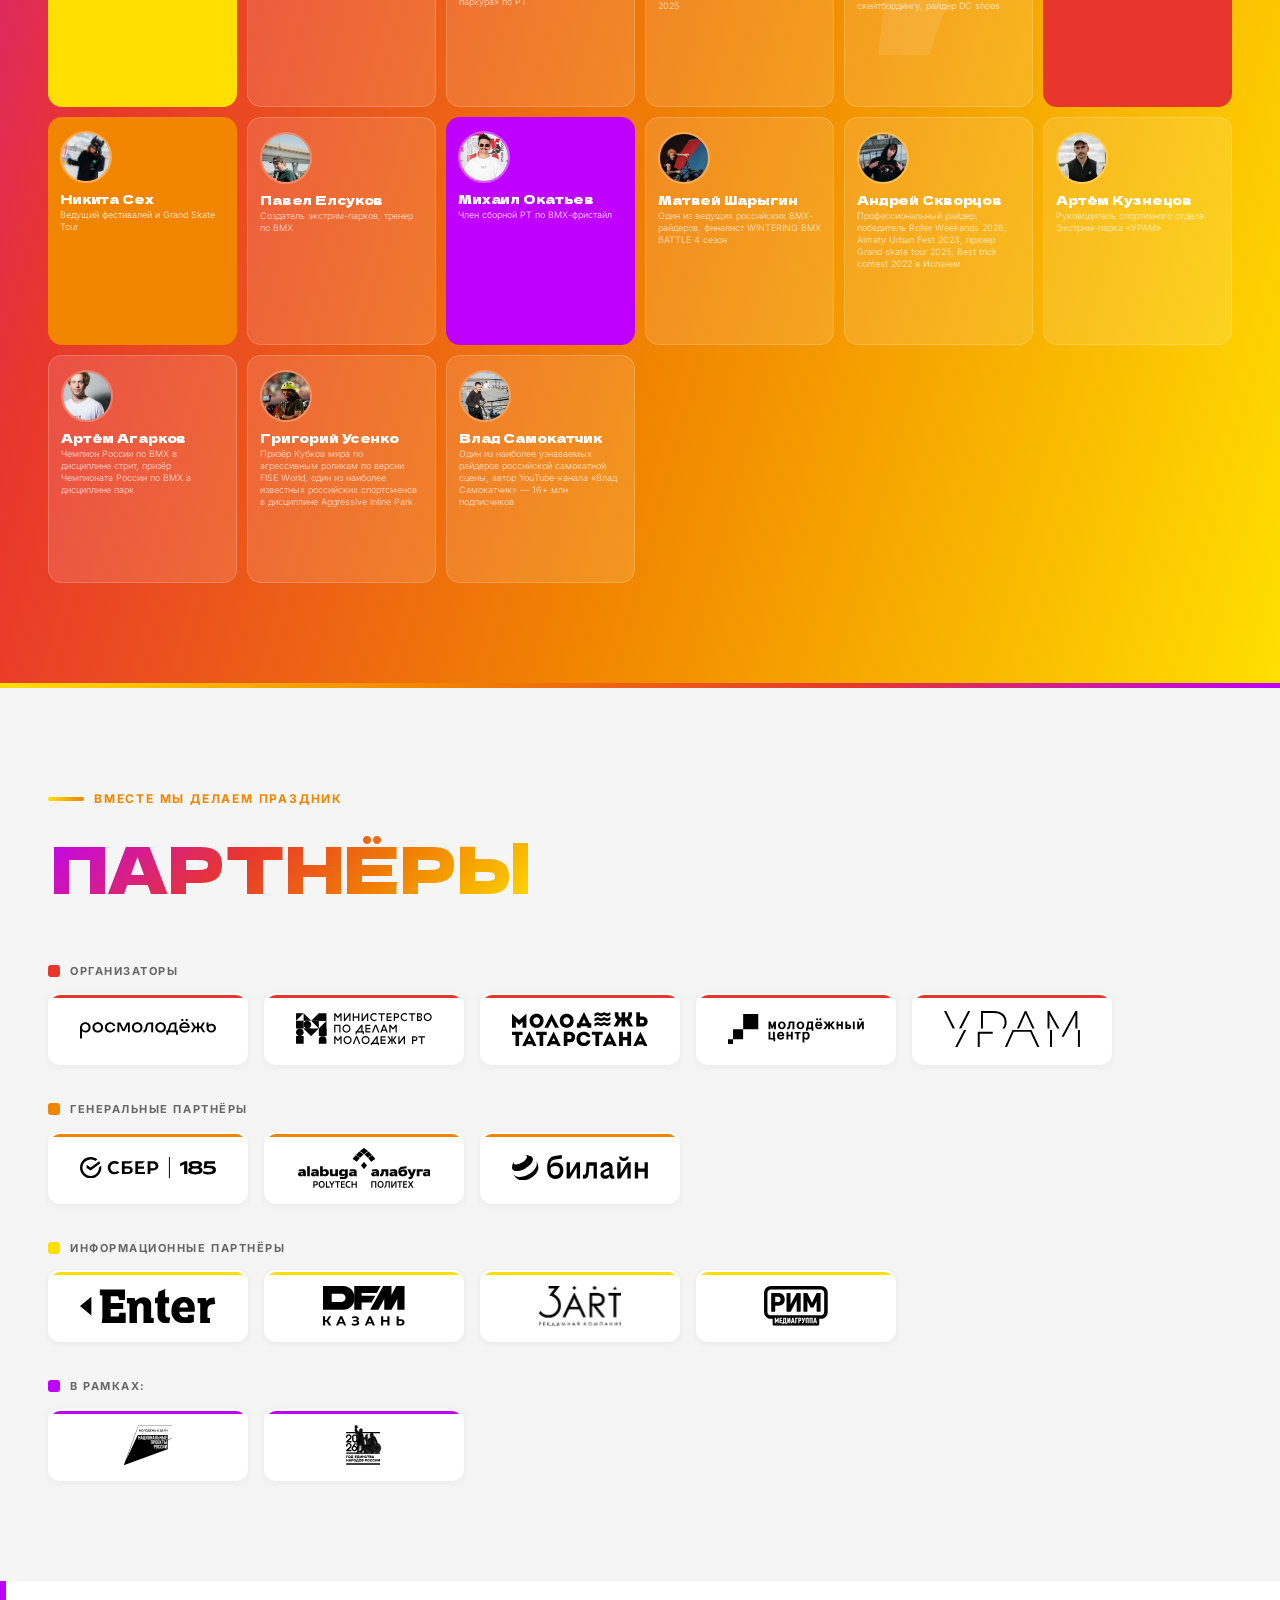
==== commit 35cc8a0e: "Deploying to deploy from @ badbedbett/Youthfestival-deploy@c3cdcb40715200fffc4ea6363ab0522478dbe7a6 " ====
--- a/index.html
+++ b/index.html
@@ -86,7 +86,7 @@
           document.documentElement.style.setProperty('--program-section-title-size', size + 'px');
         })();
       </script>
-      <script type="module" crossorigin src="/assets/index-UNA5-qD9.js"></script>
+      <script type="module" crossorigin src="/assets/index-DZ9X-Eby.js"></script>
       <link rel="stylesheet" crossorigin href="/assets/index-BA8D3Kj_.css">
     </head>
 
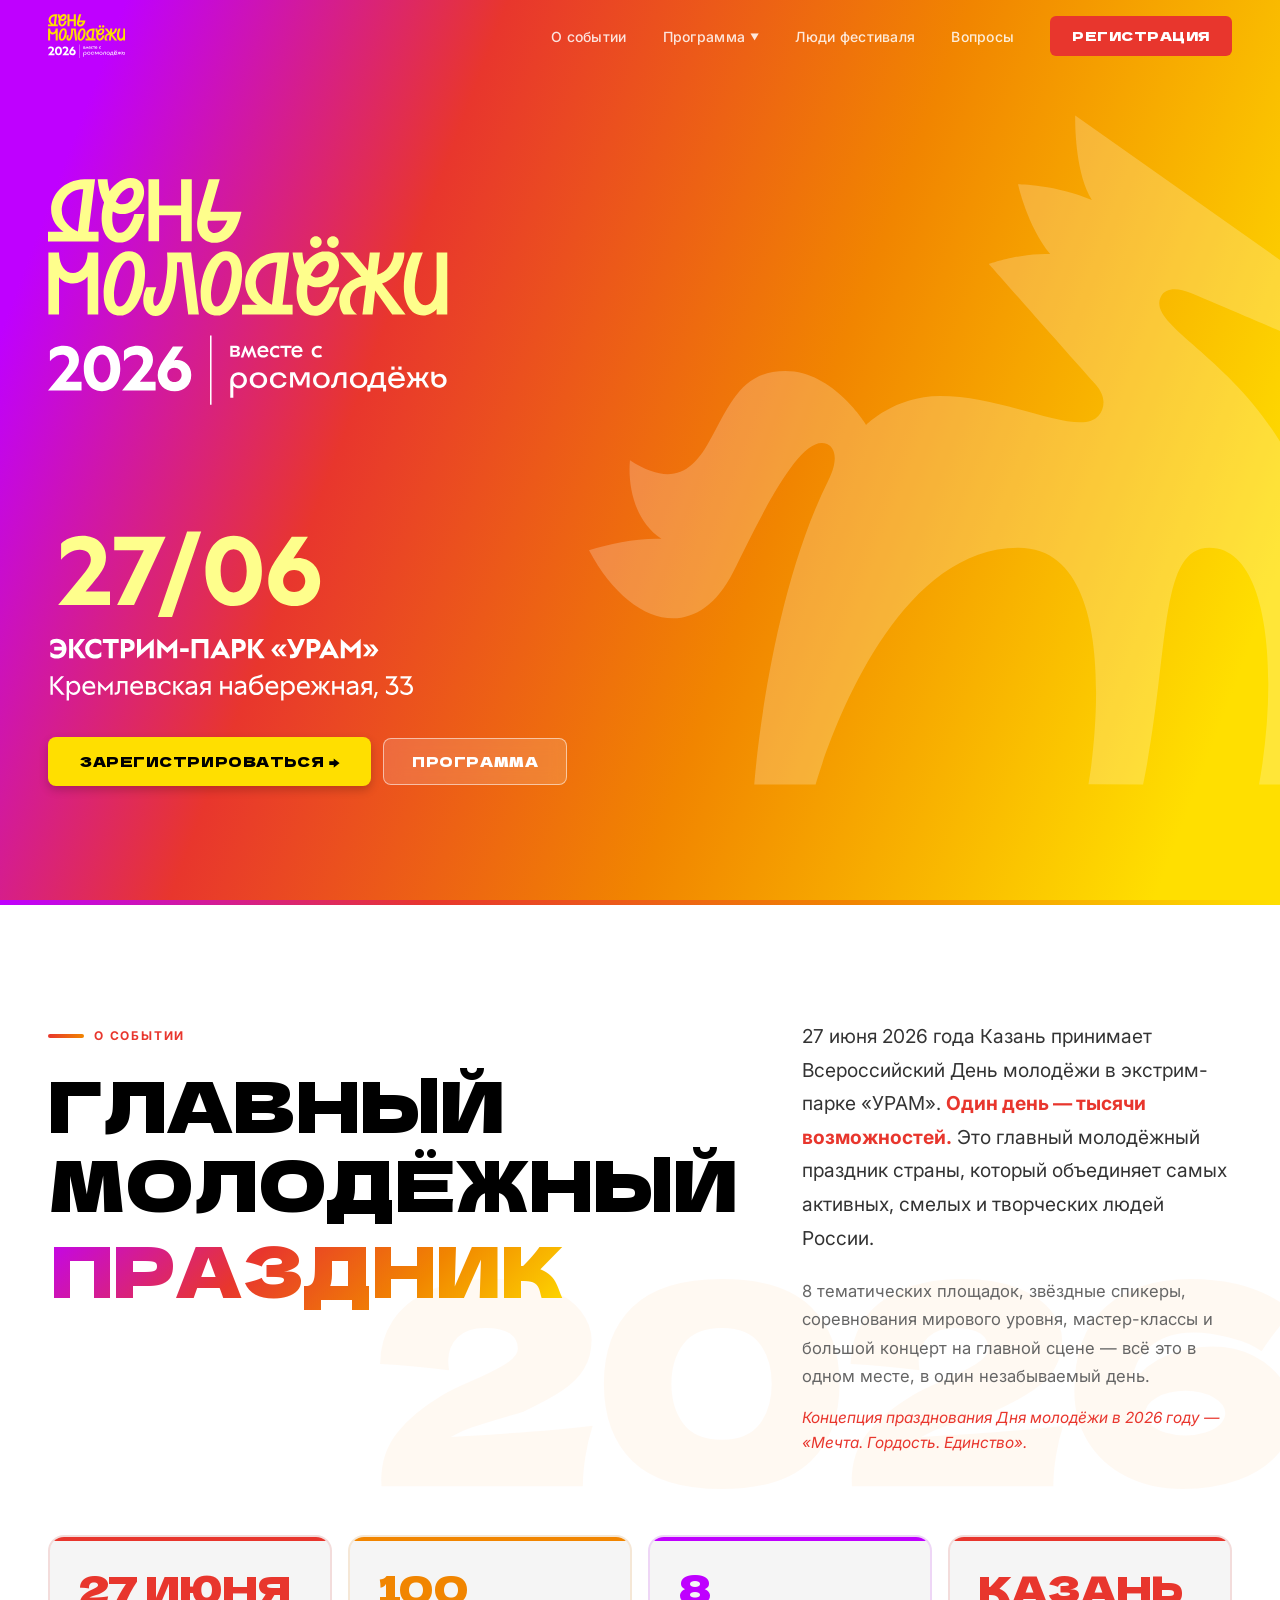
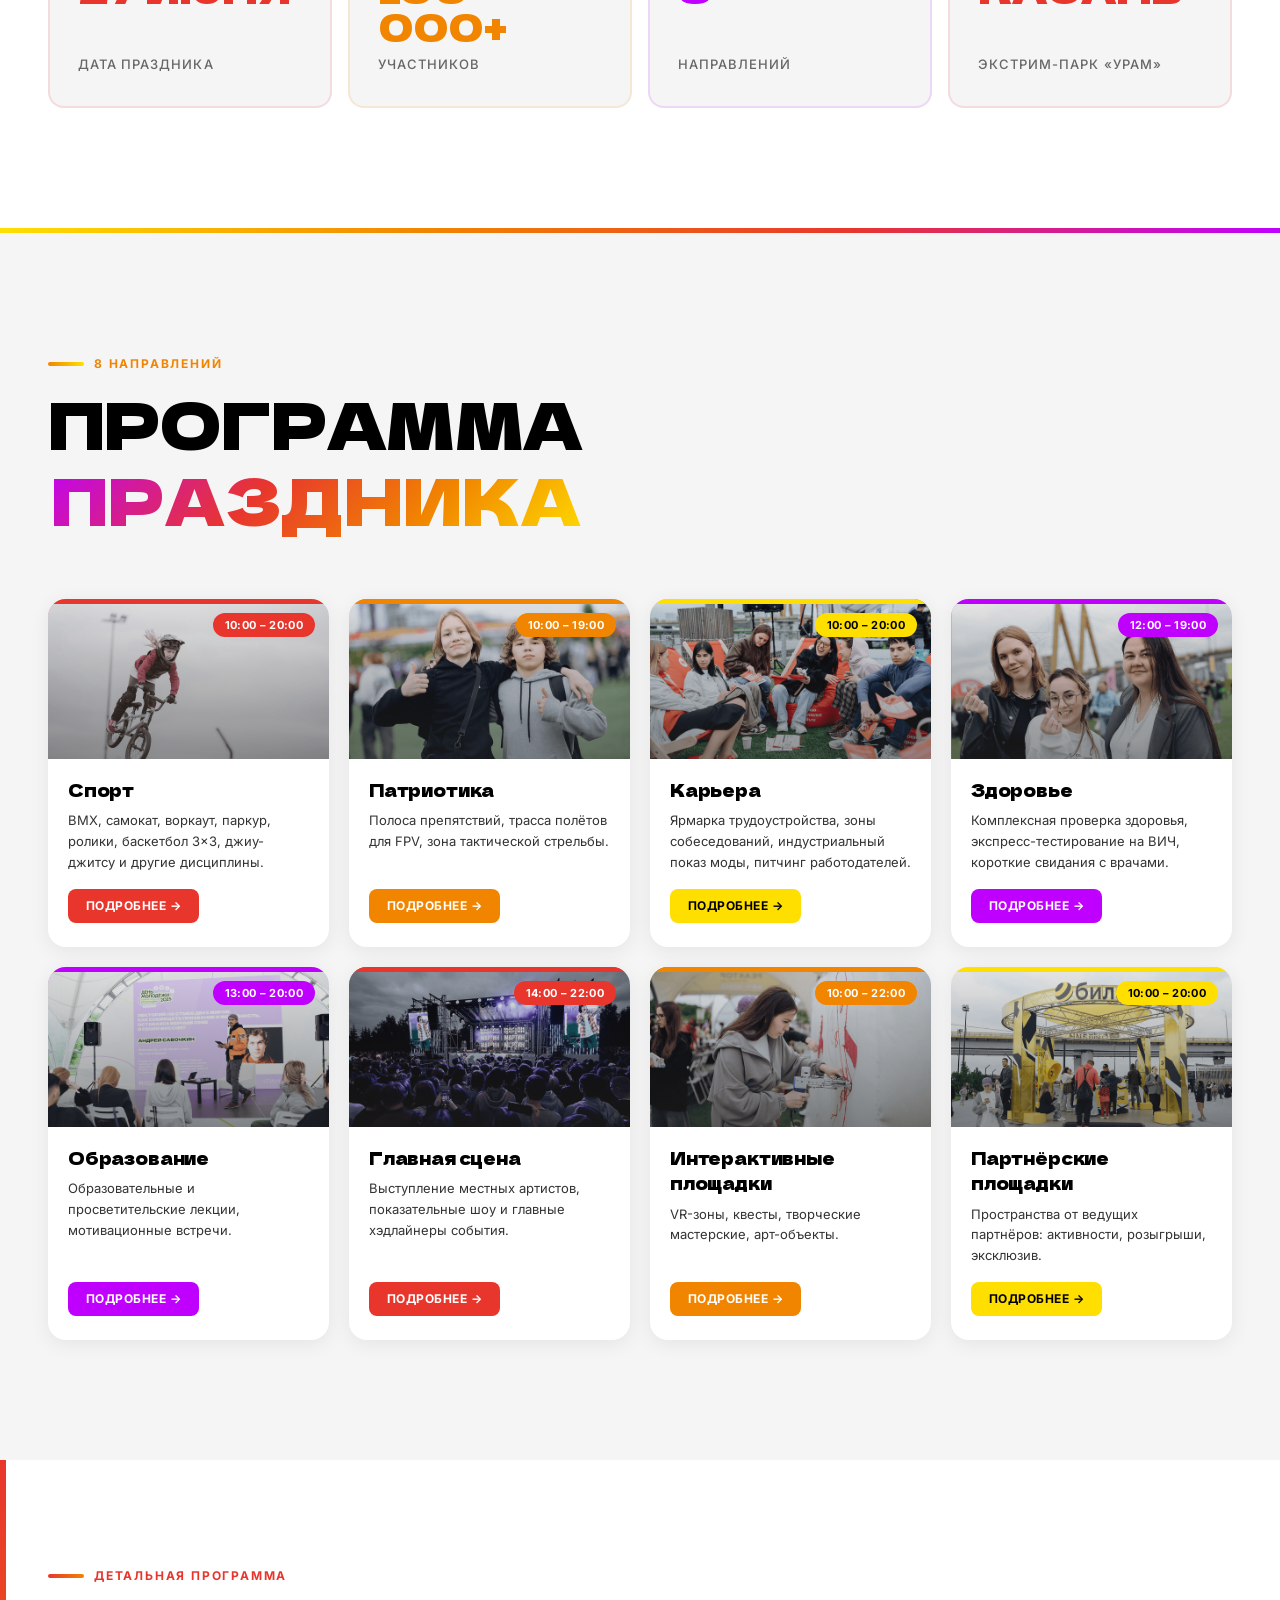
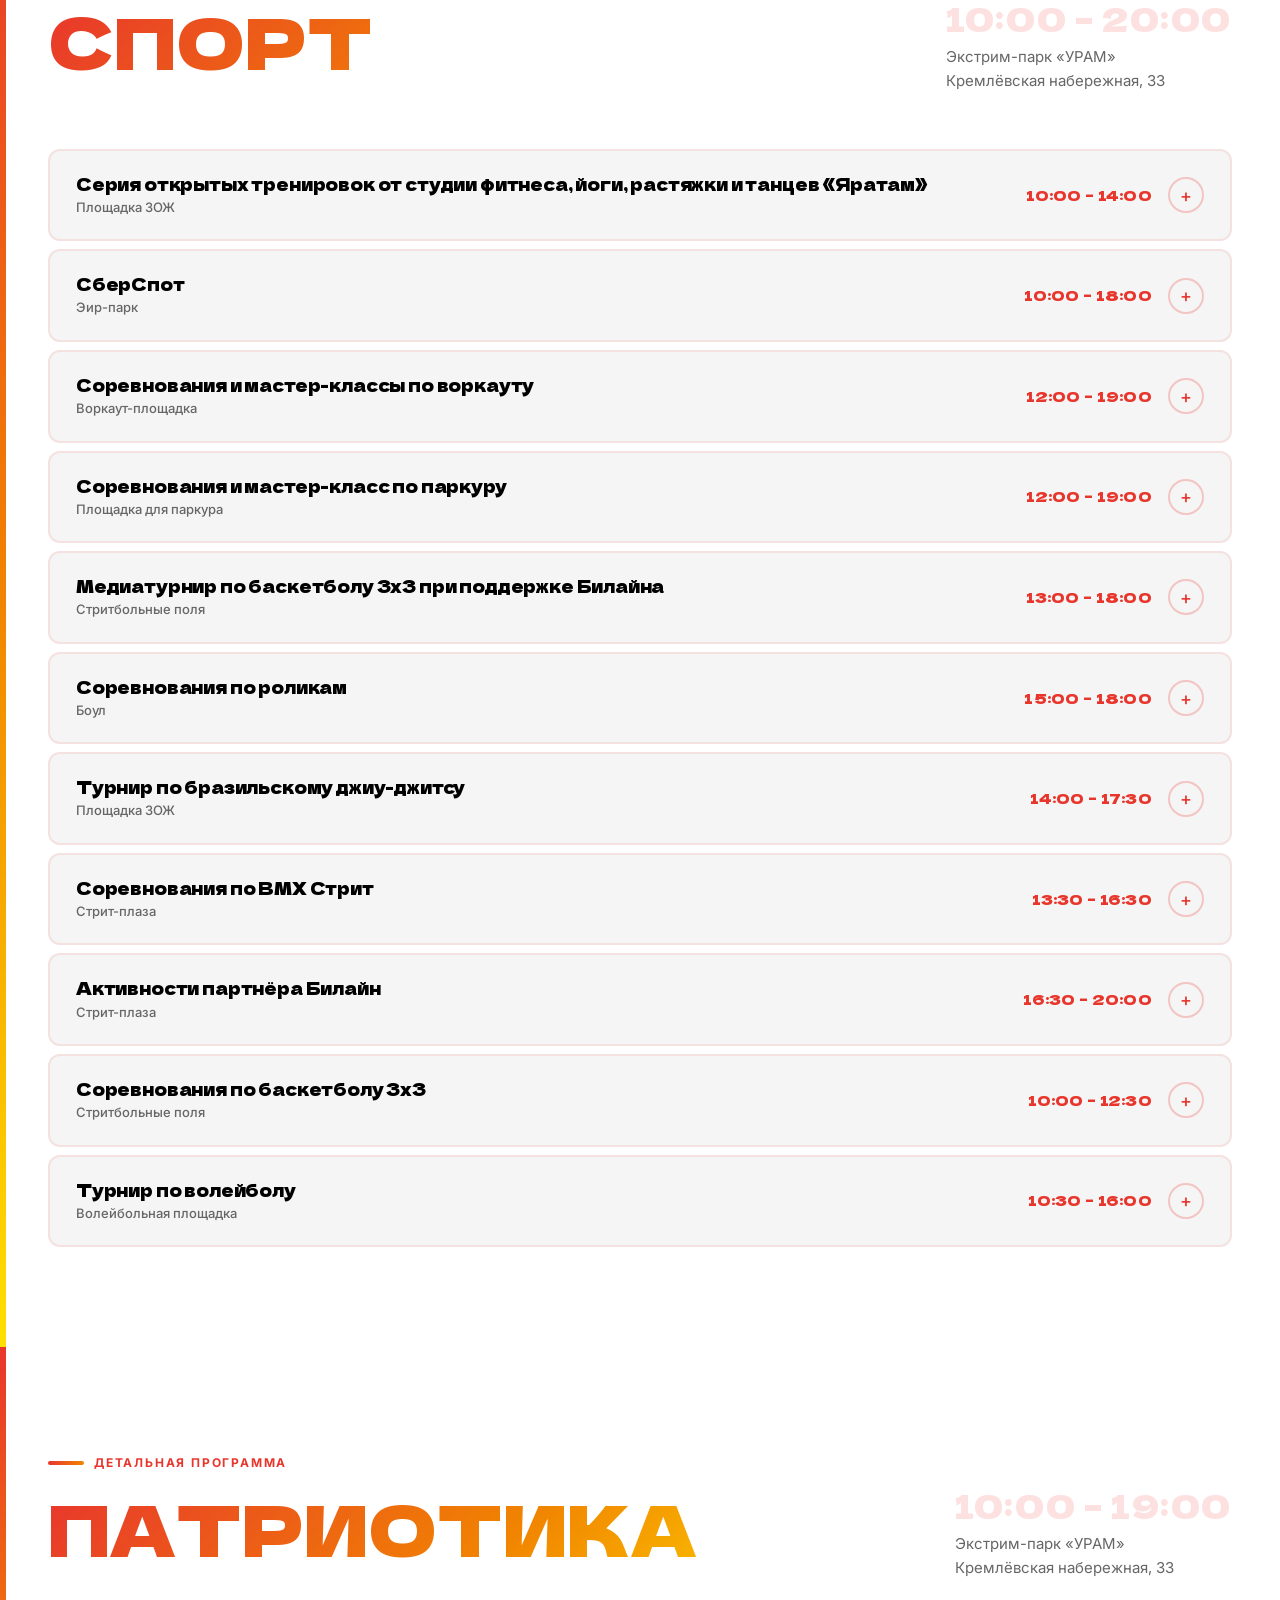
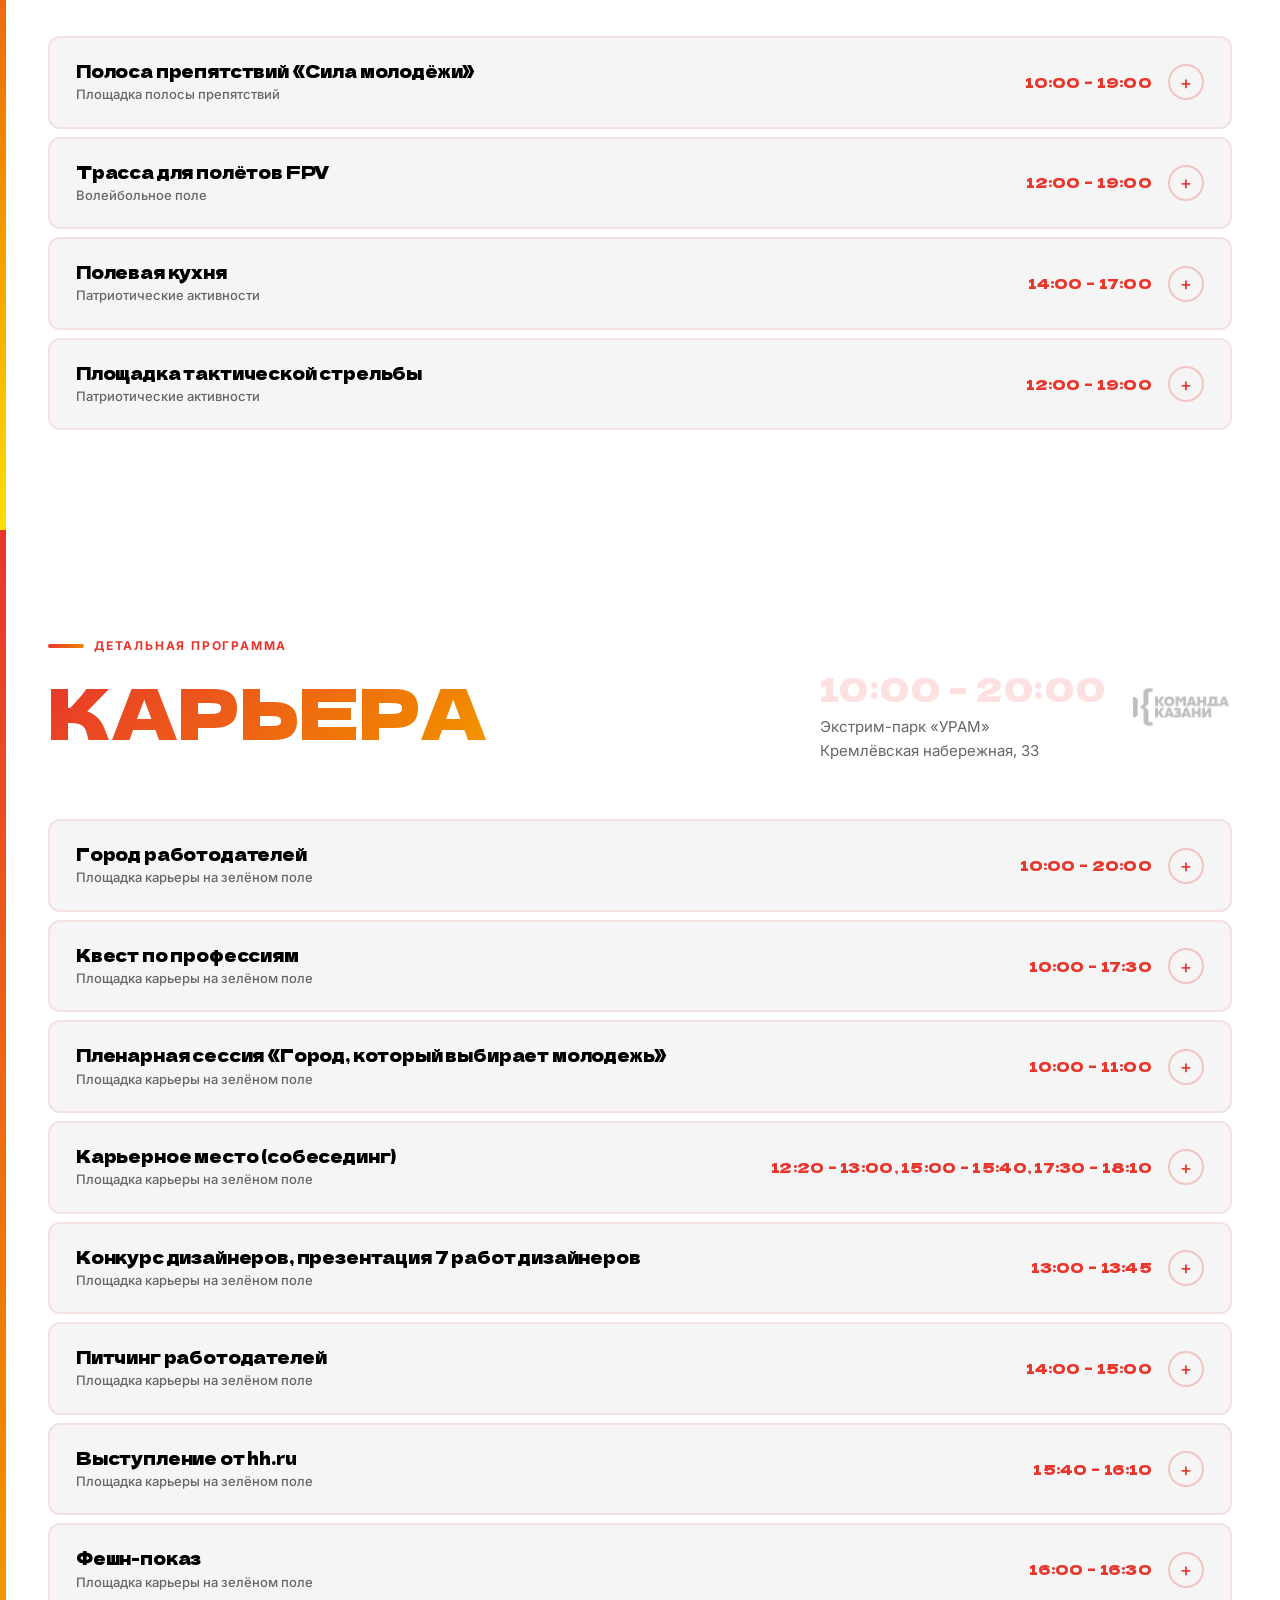
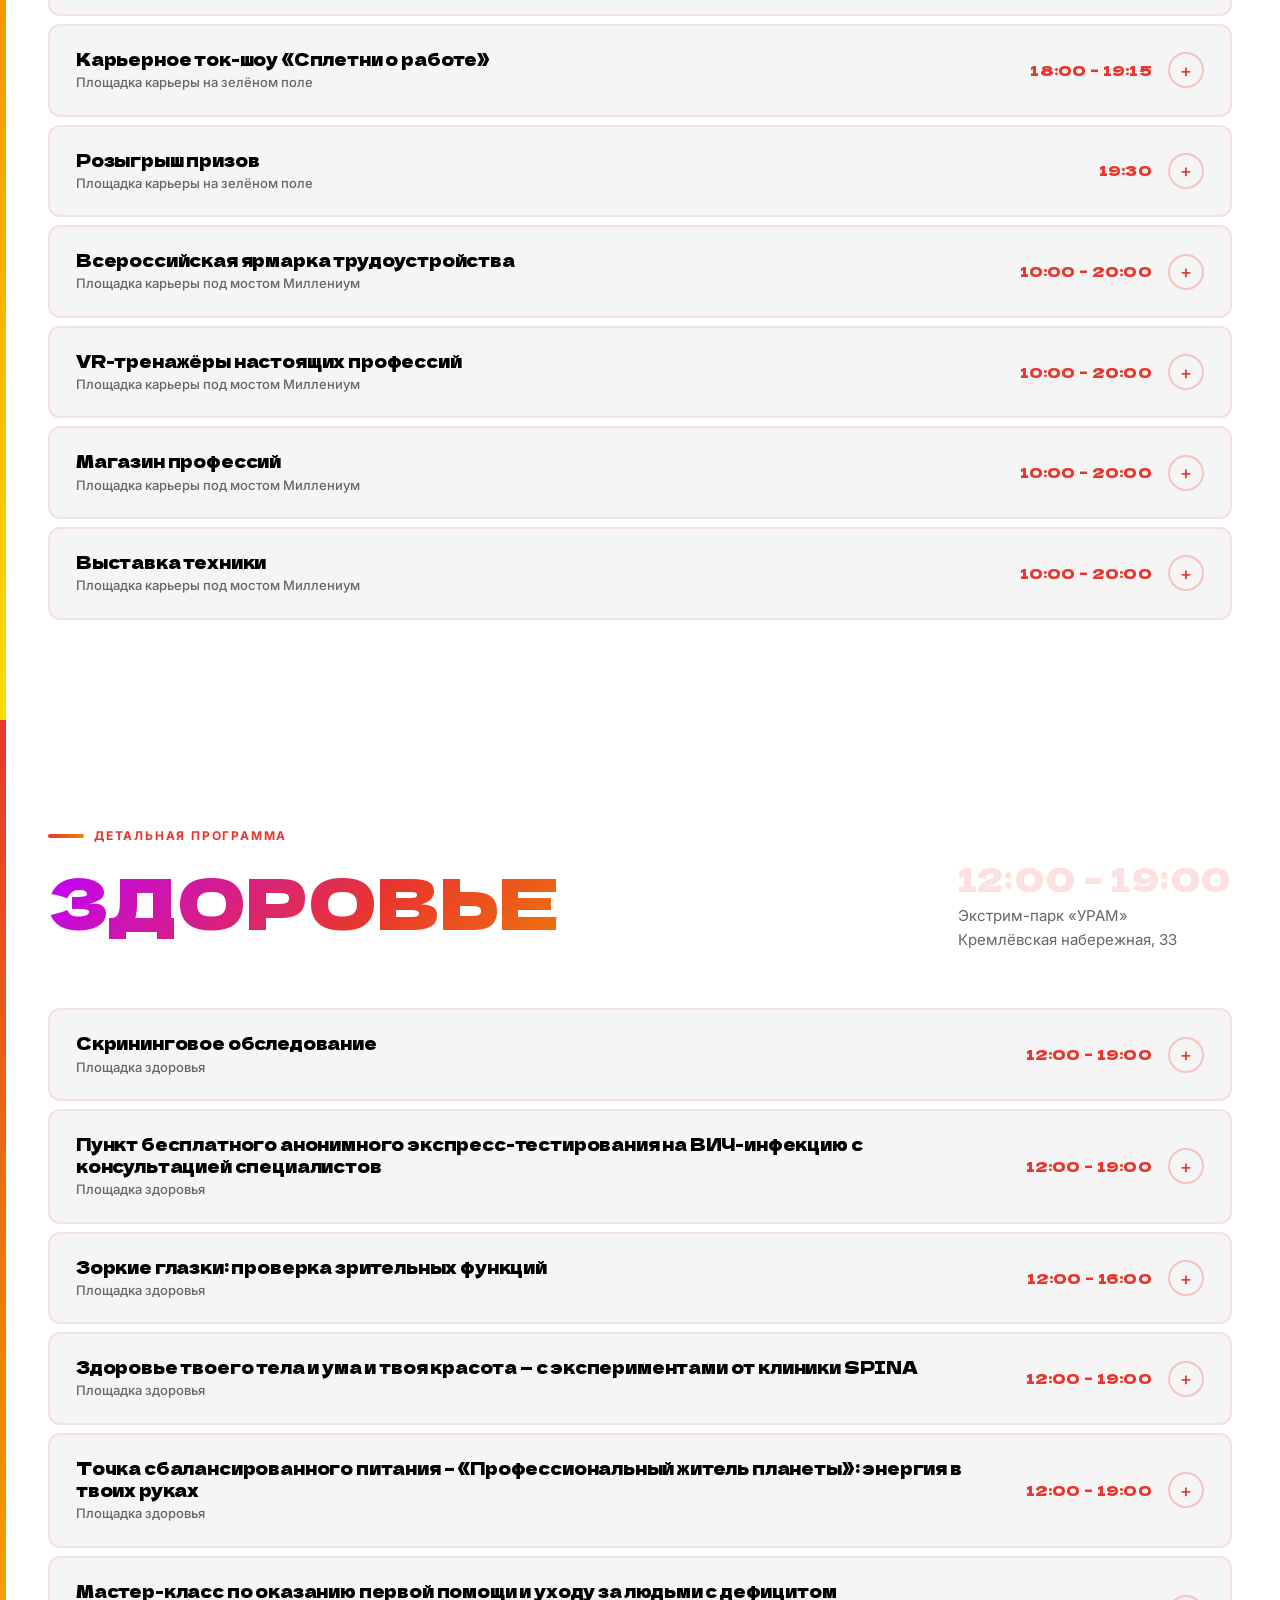
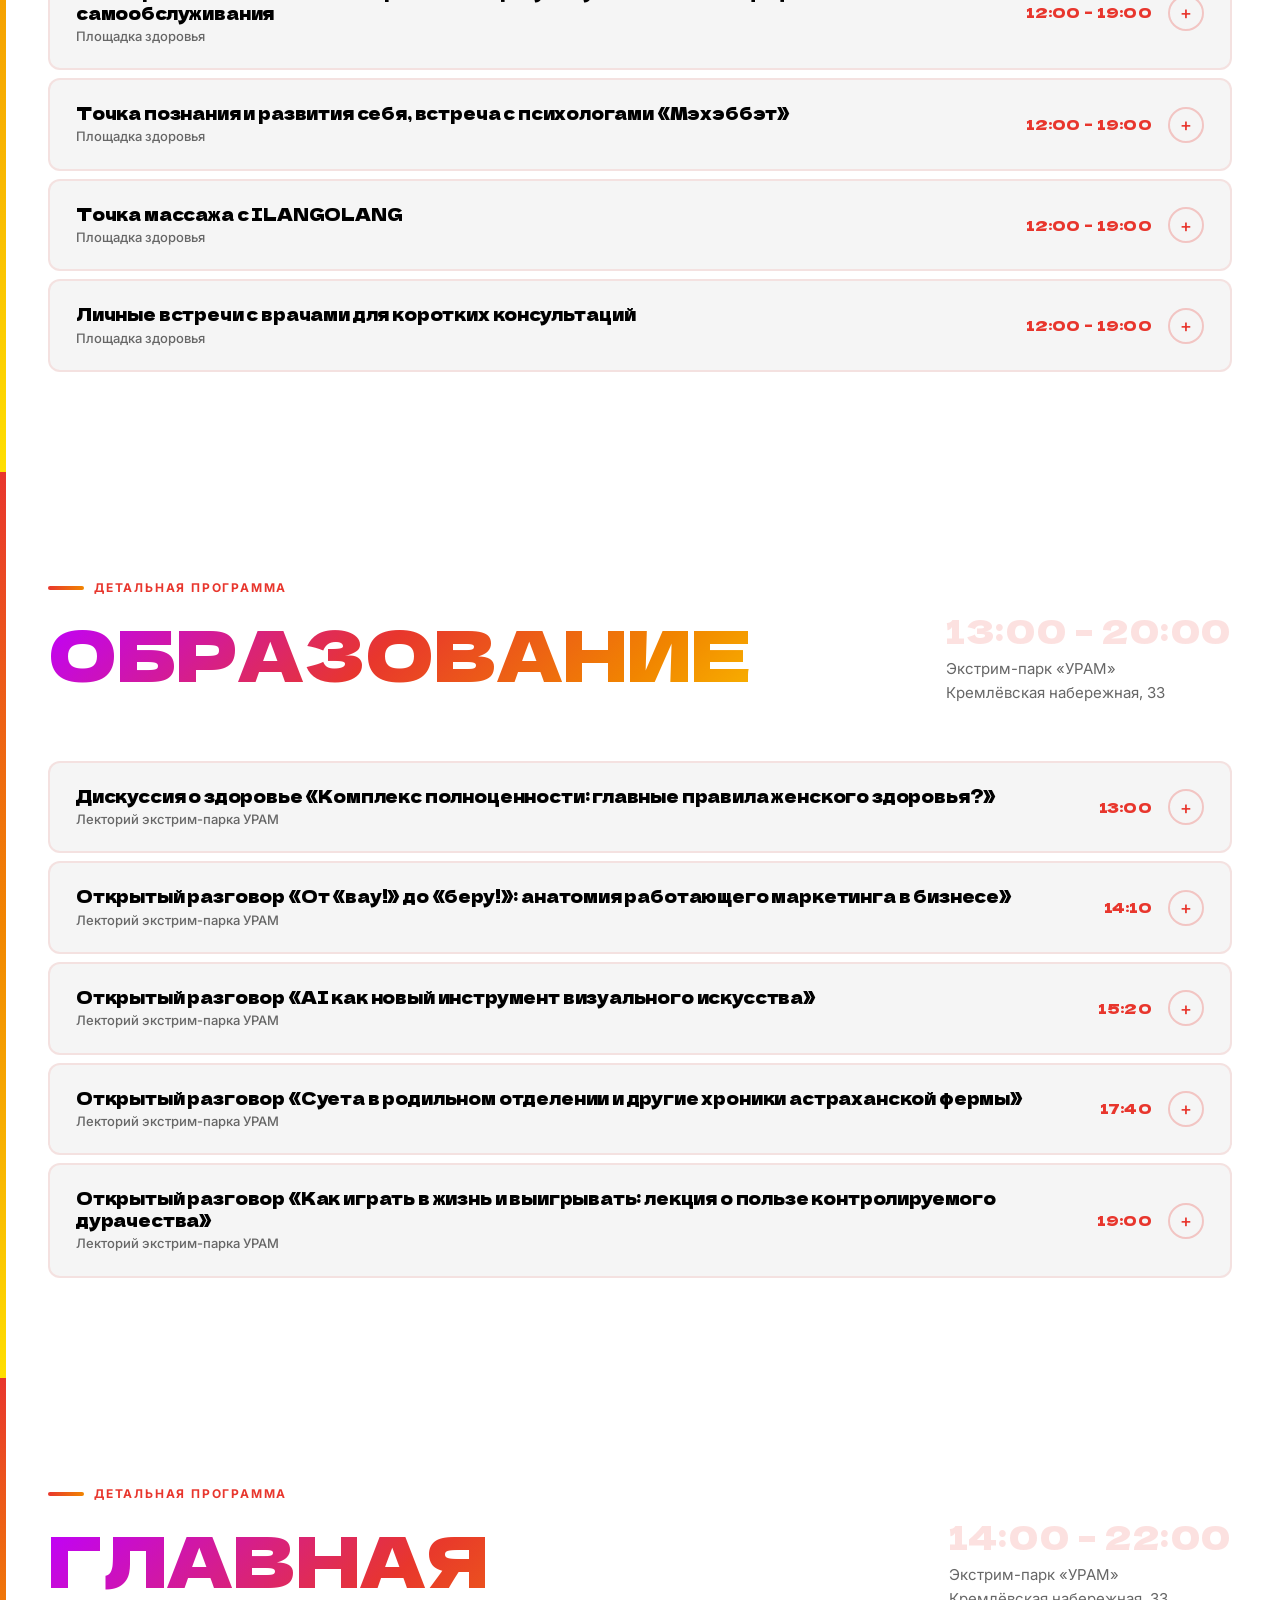
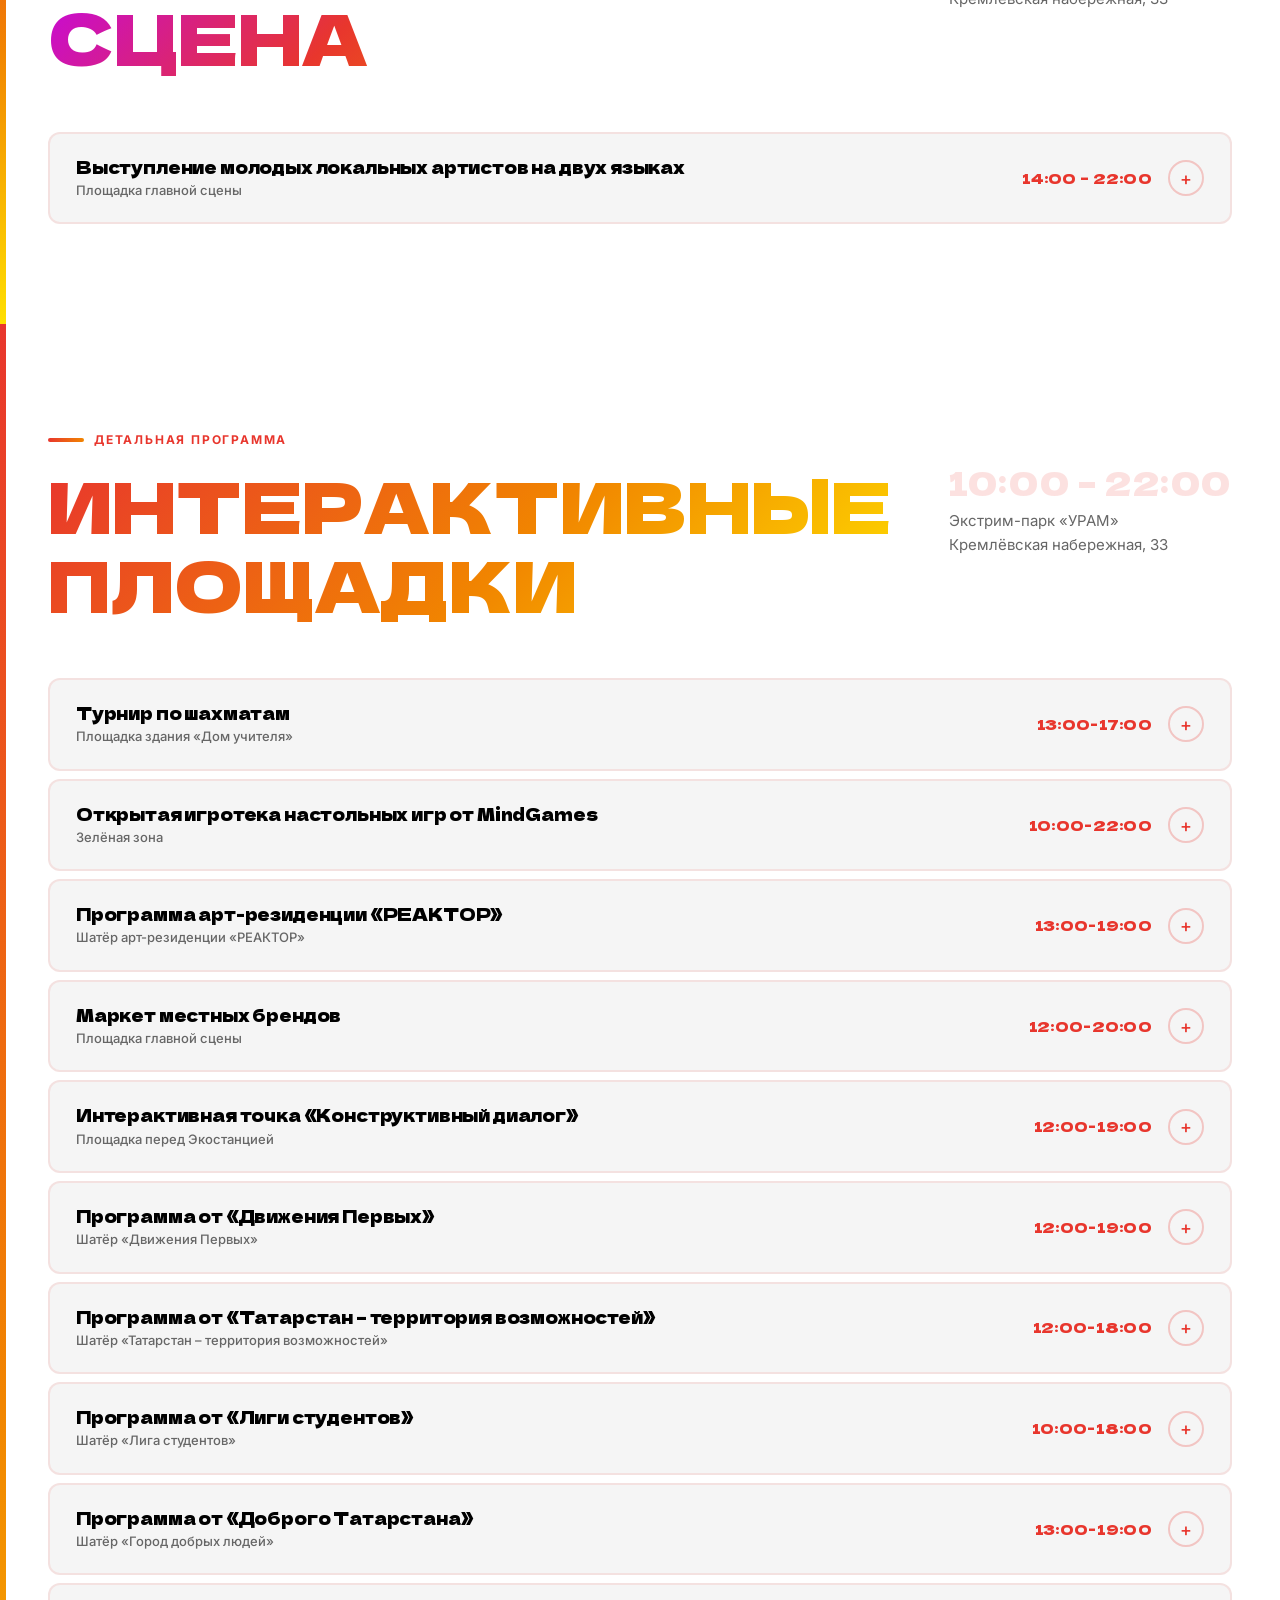
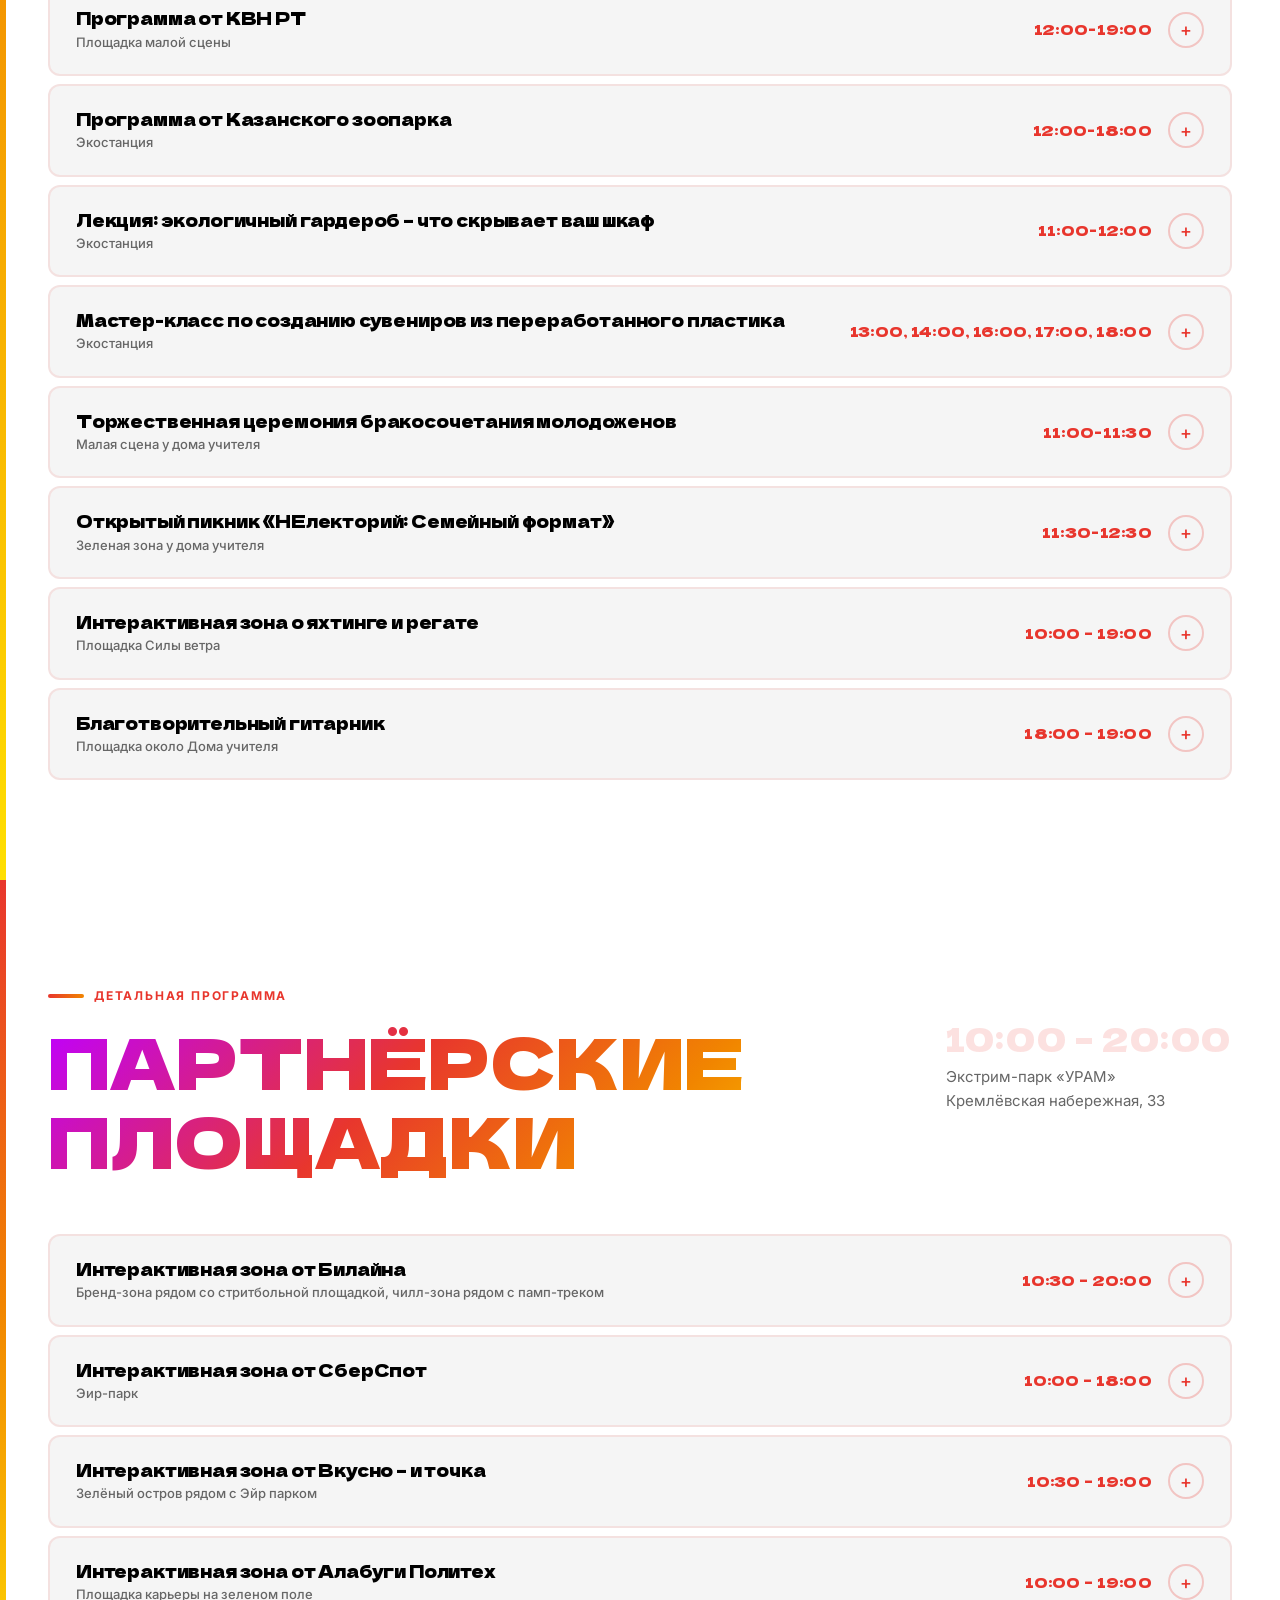
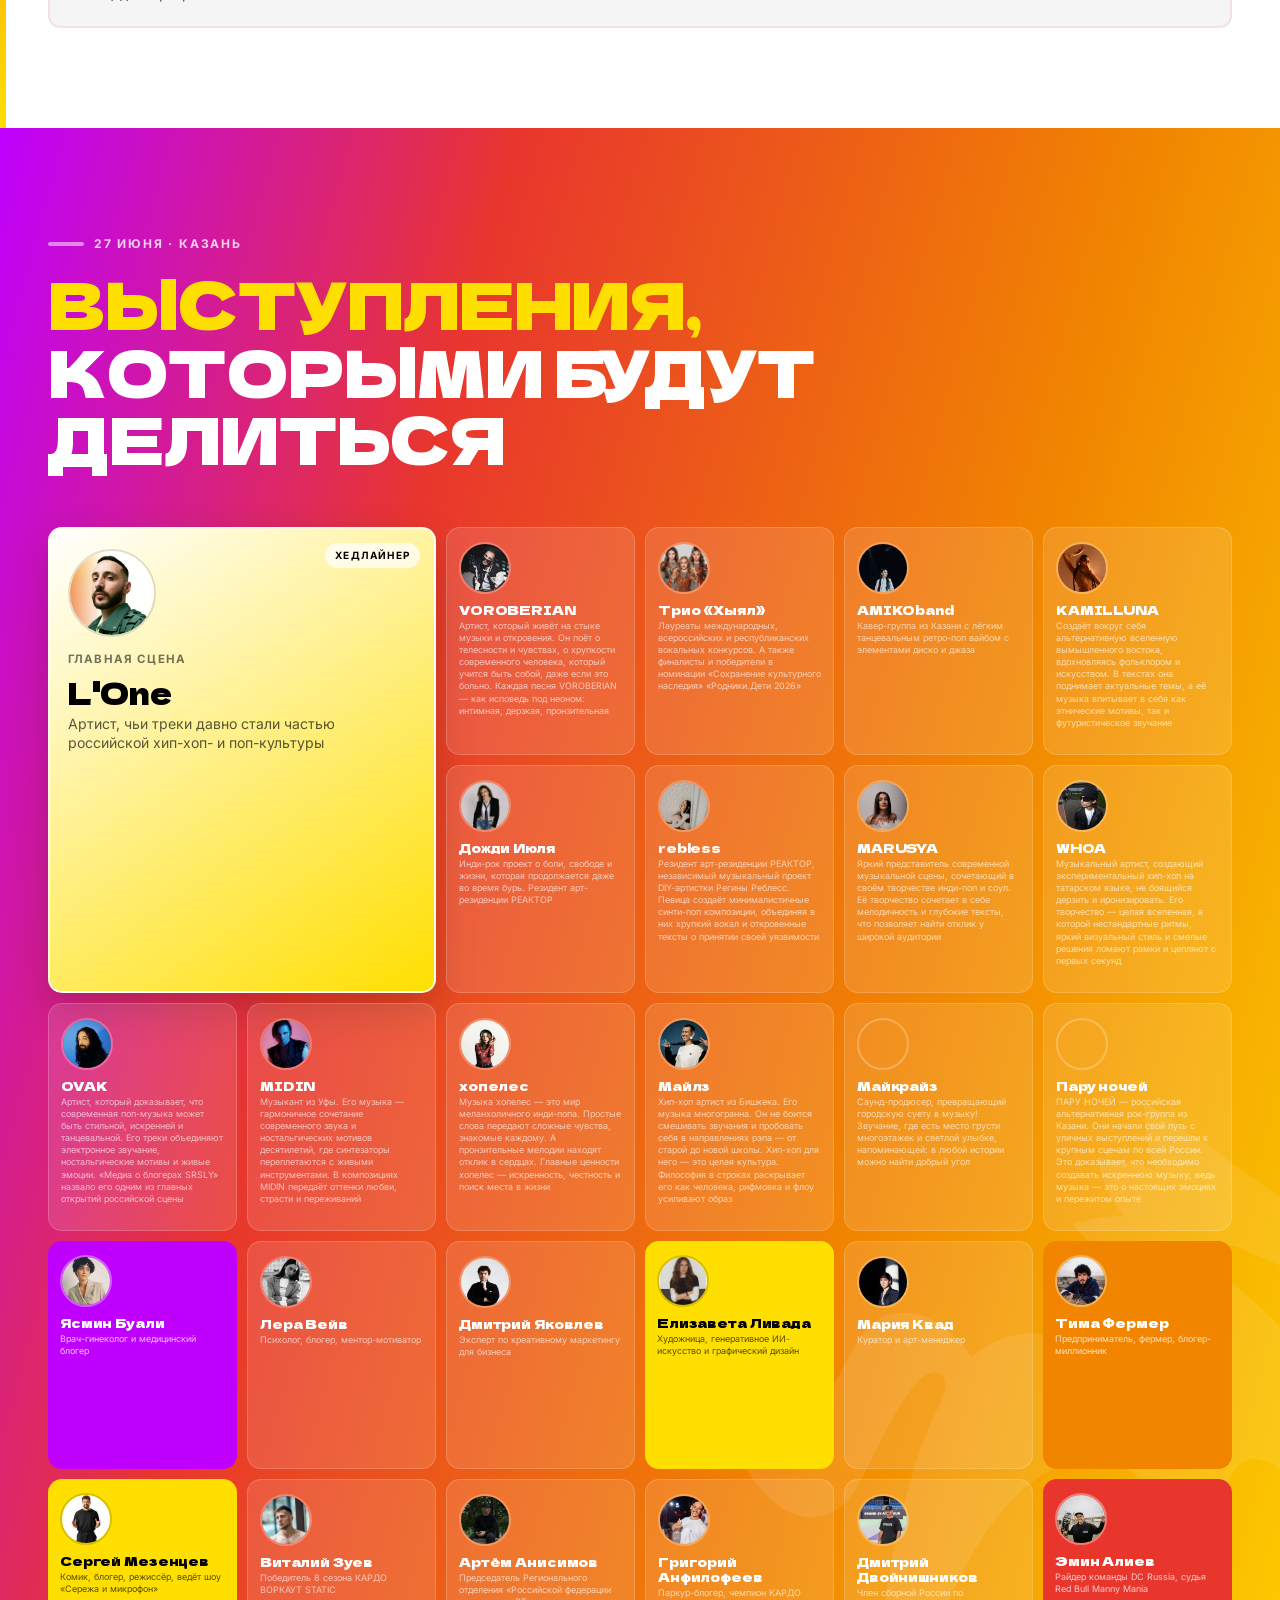
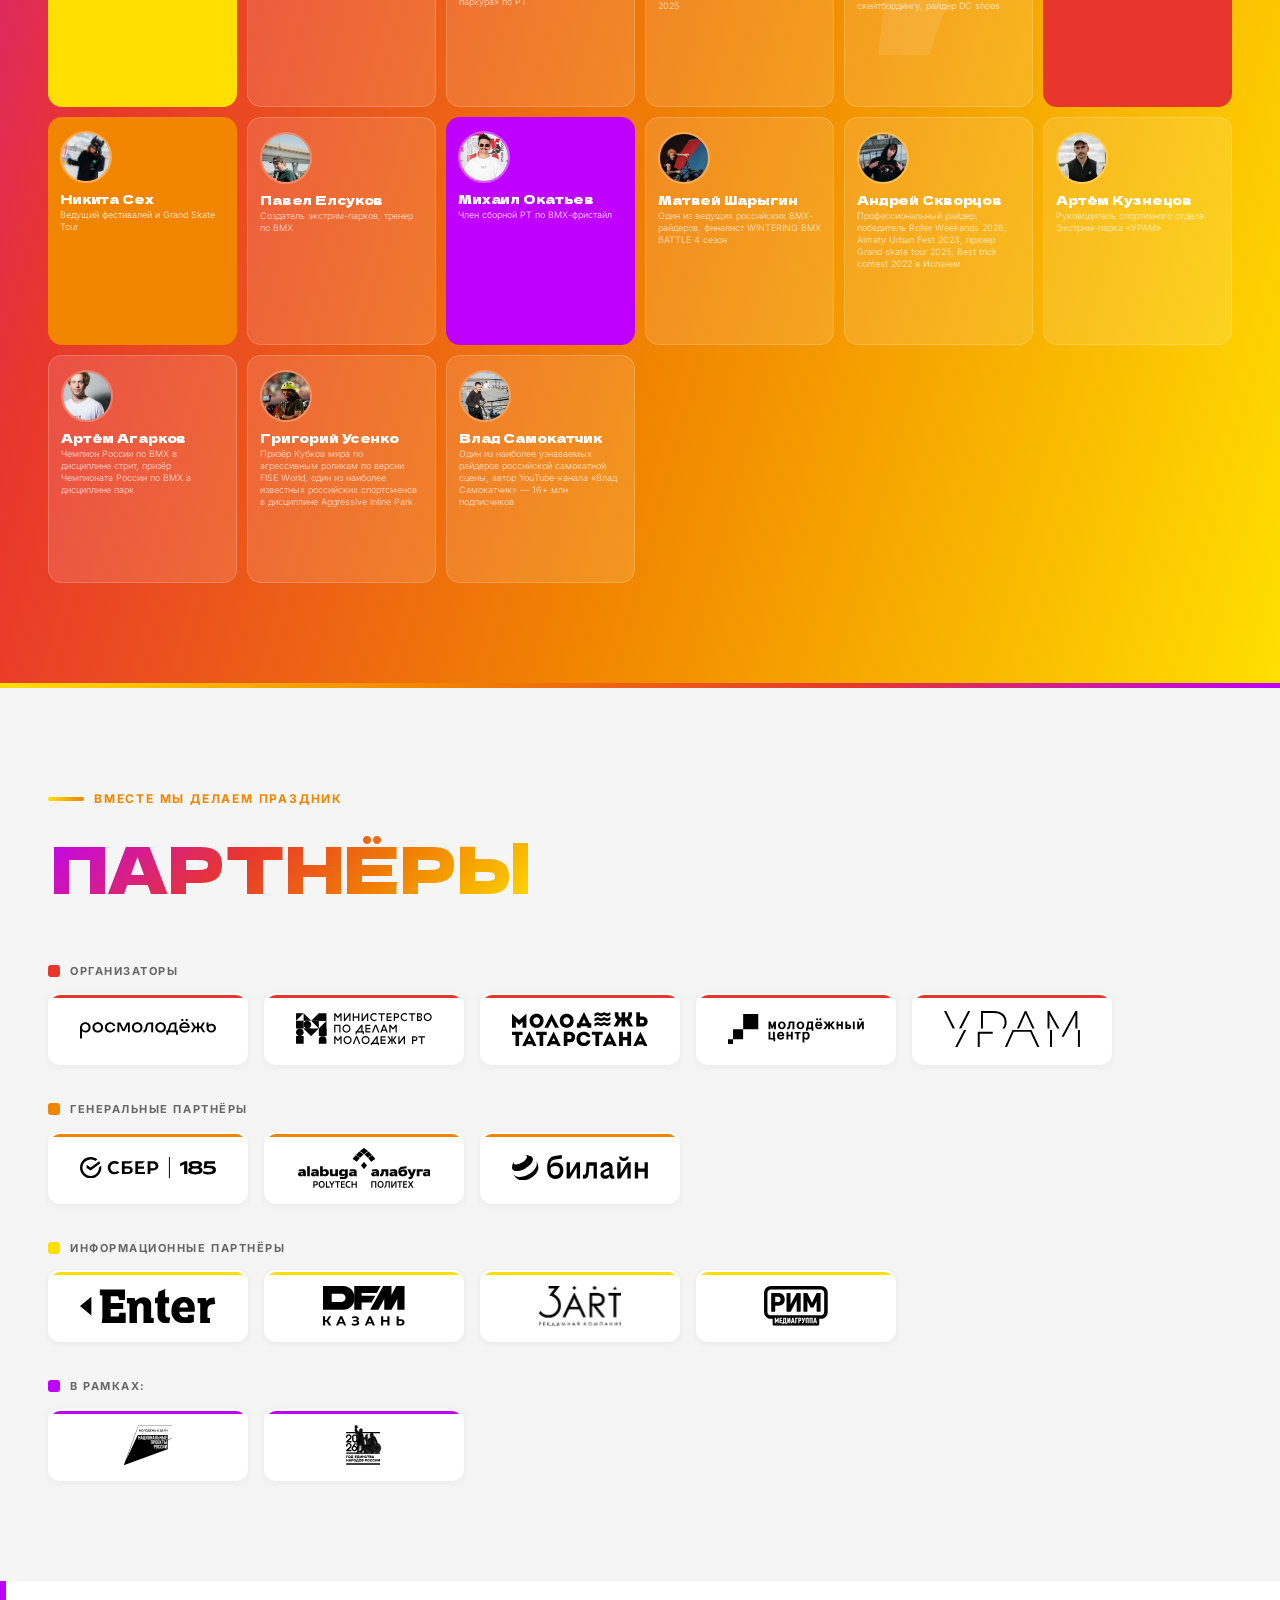
==== commit 87c01126: "Deploying to deploy from @ badbedbett/Youthfestival-deploy@02868a5bd2e5ab64206a690b7b237f0149e3535d " ====
--- a/index.html
+++ b/index.html
@@ -86,7 +86,7 @@
           document.documentElement.style.setProperty('--program-section-title-size', size + 'px');
         })();
       </script>
-      <script type="module" crossorigin src="/assets/index-DZ9X-Eby.js"></script>
+      <script type="module" crossorigin src="/assets/index-DW9JvPij.js"></script>
       <link rel="stylesheet" crossorigin href="/assets/index-BA8D3Kj_.css">
     </head>
 
